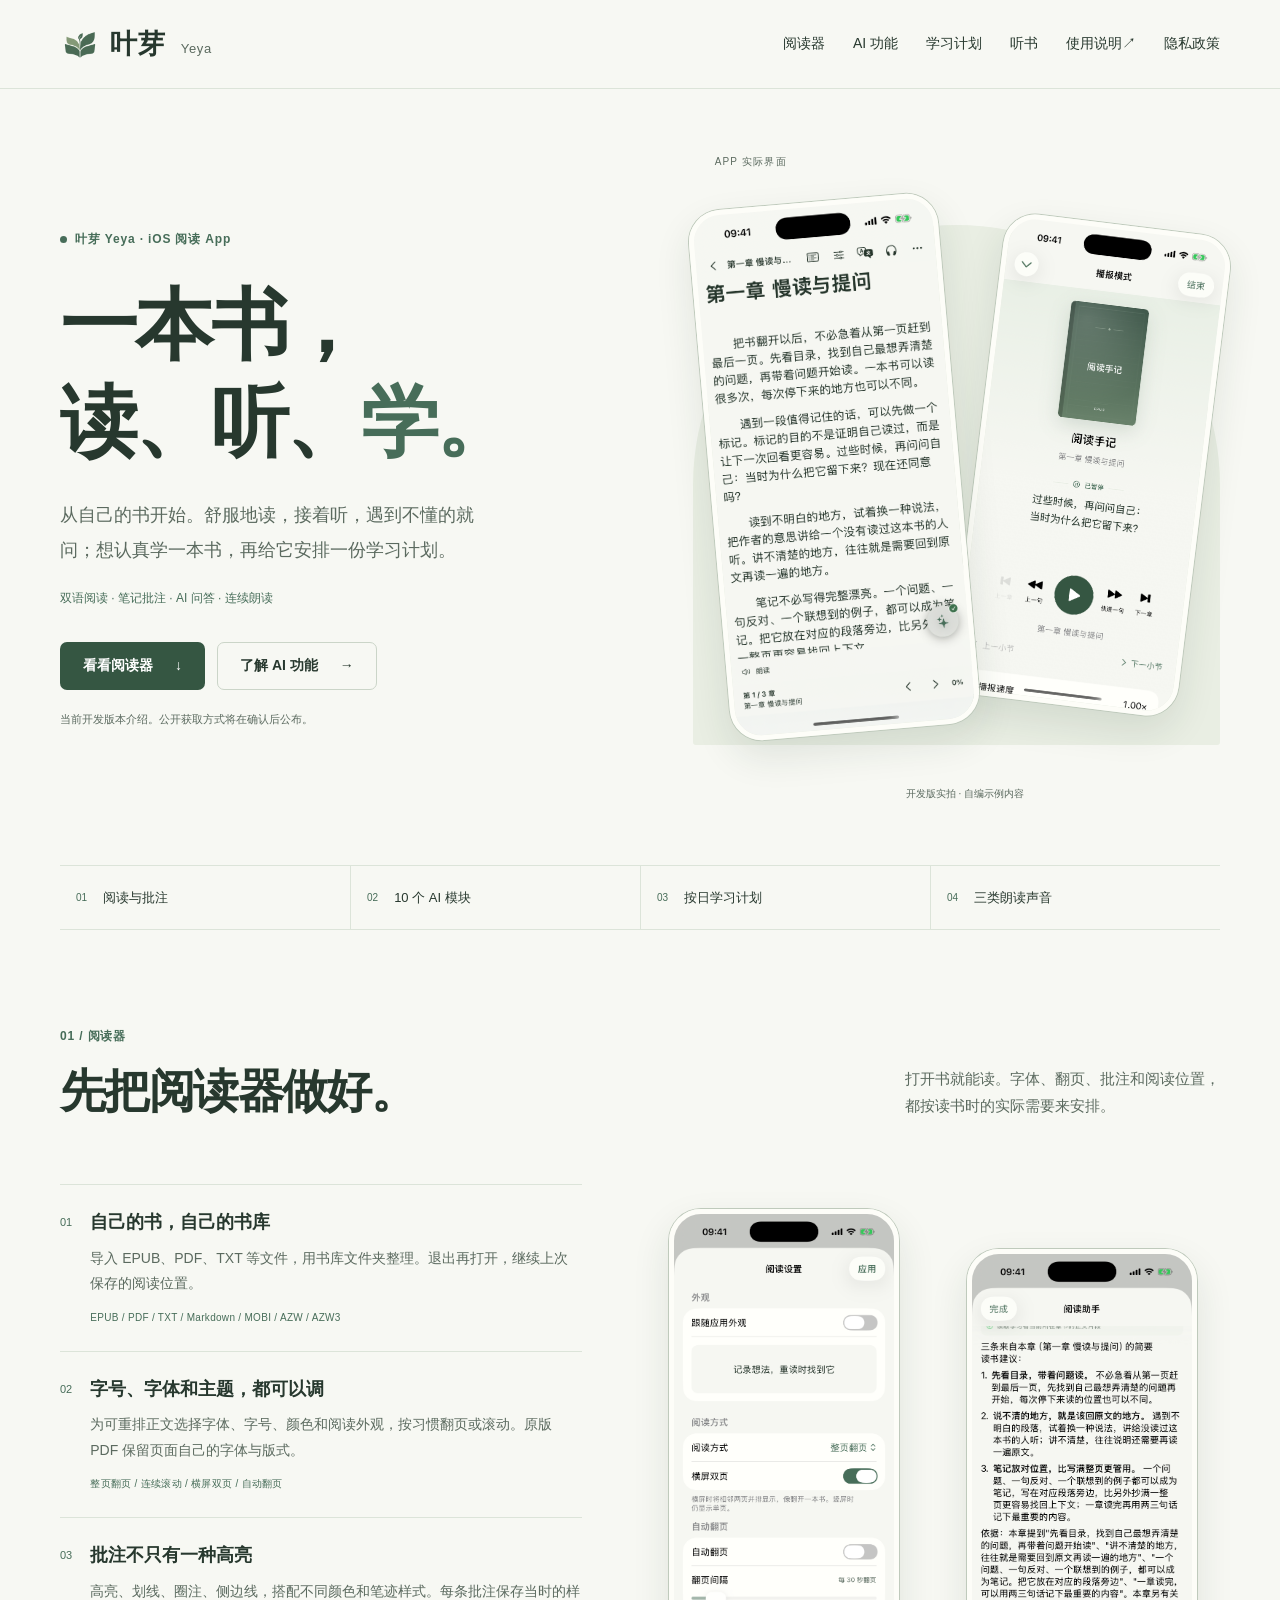
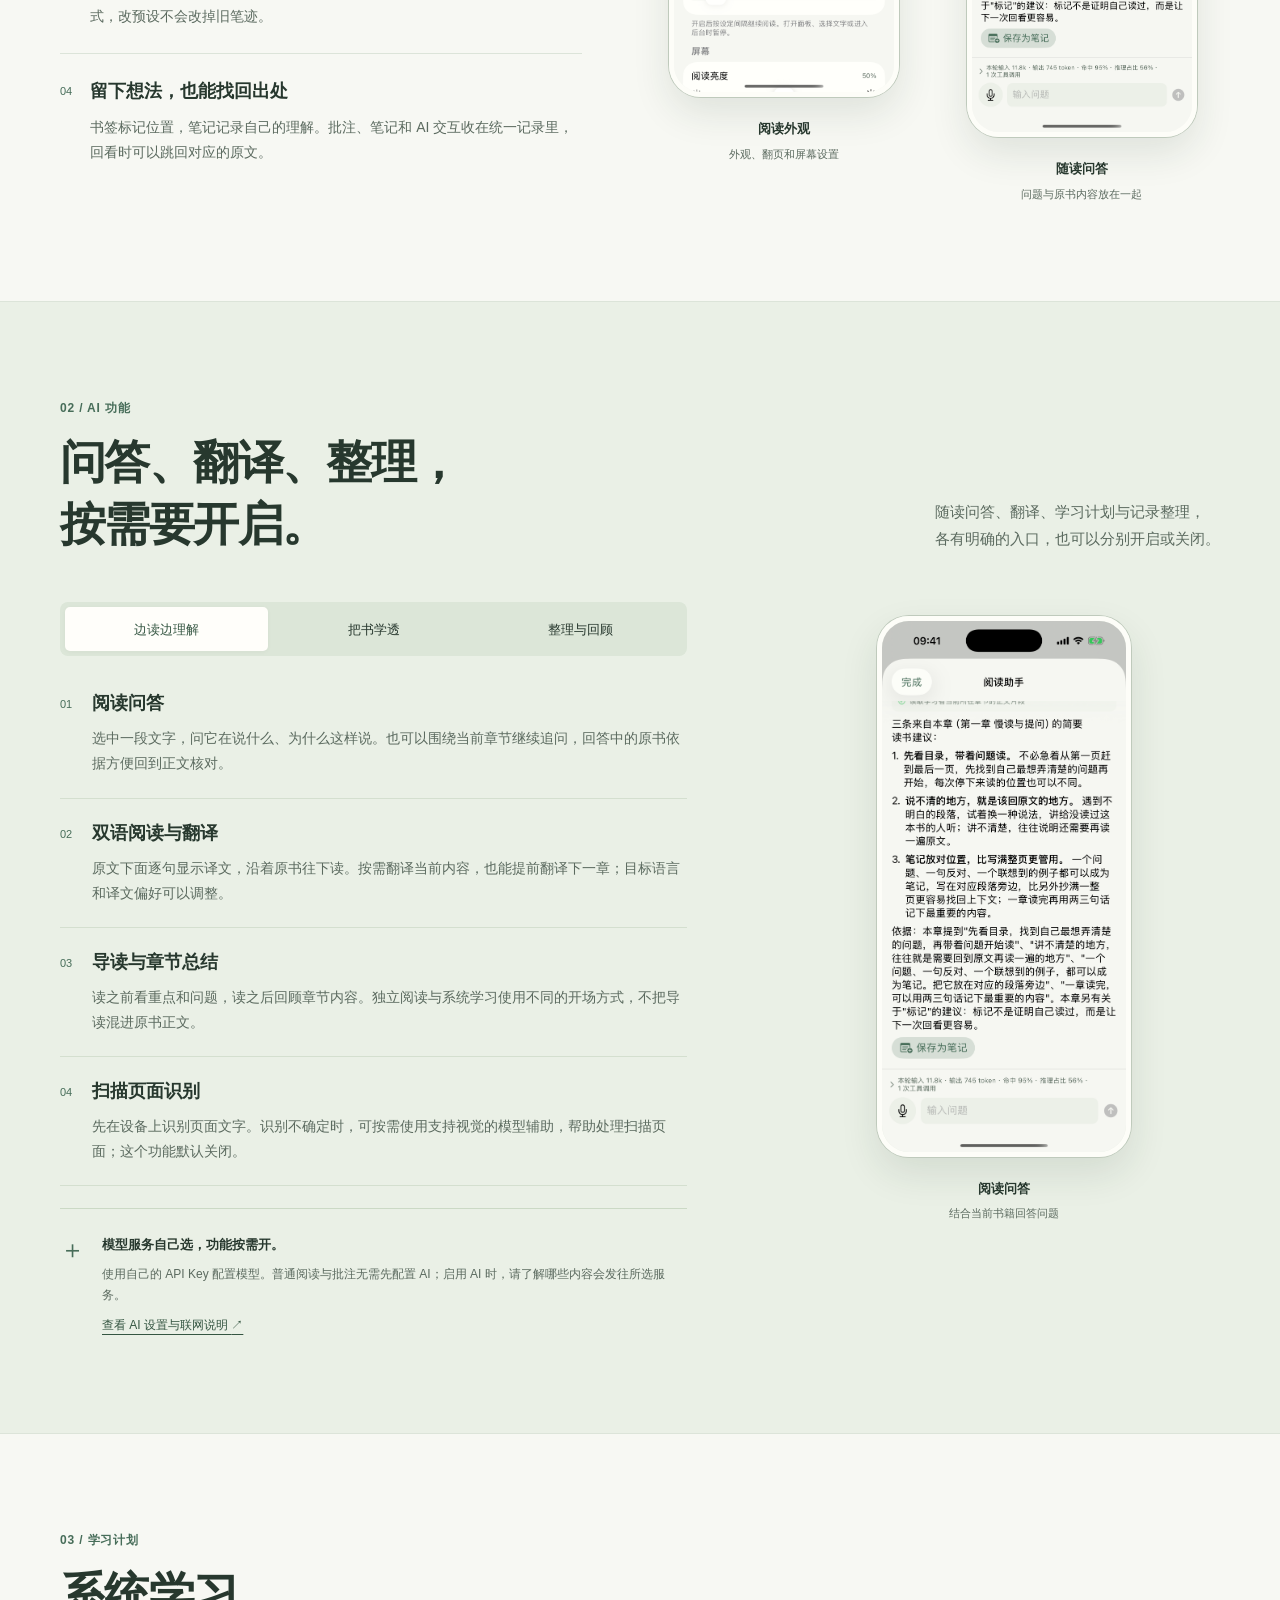
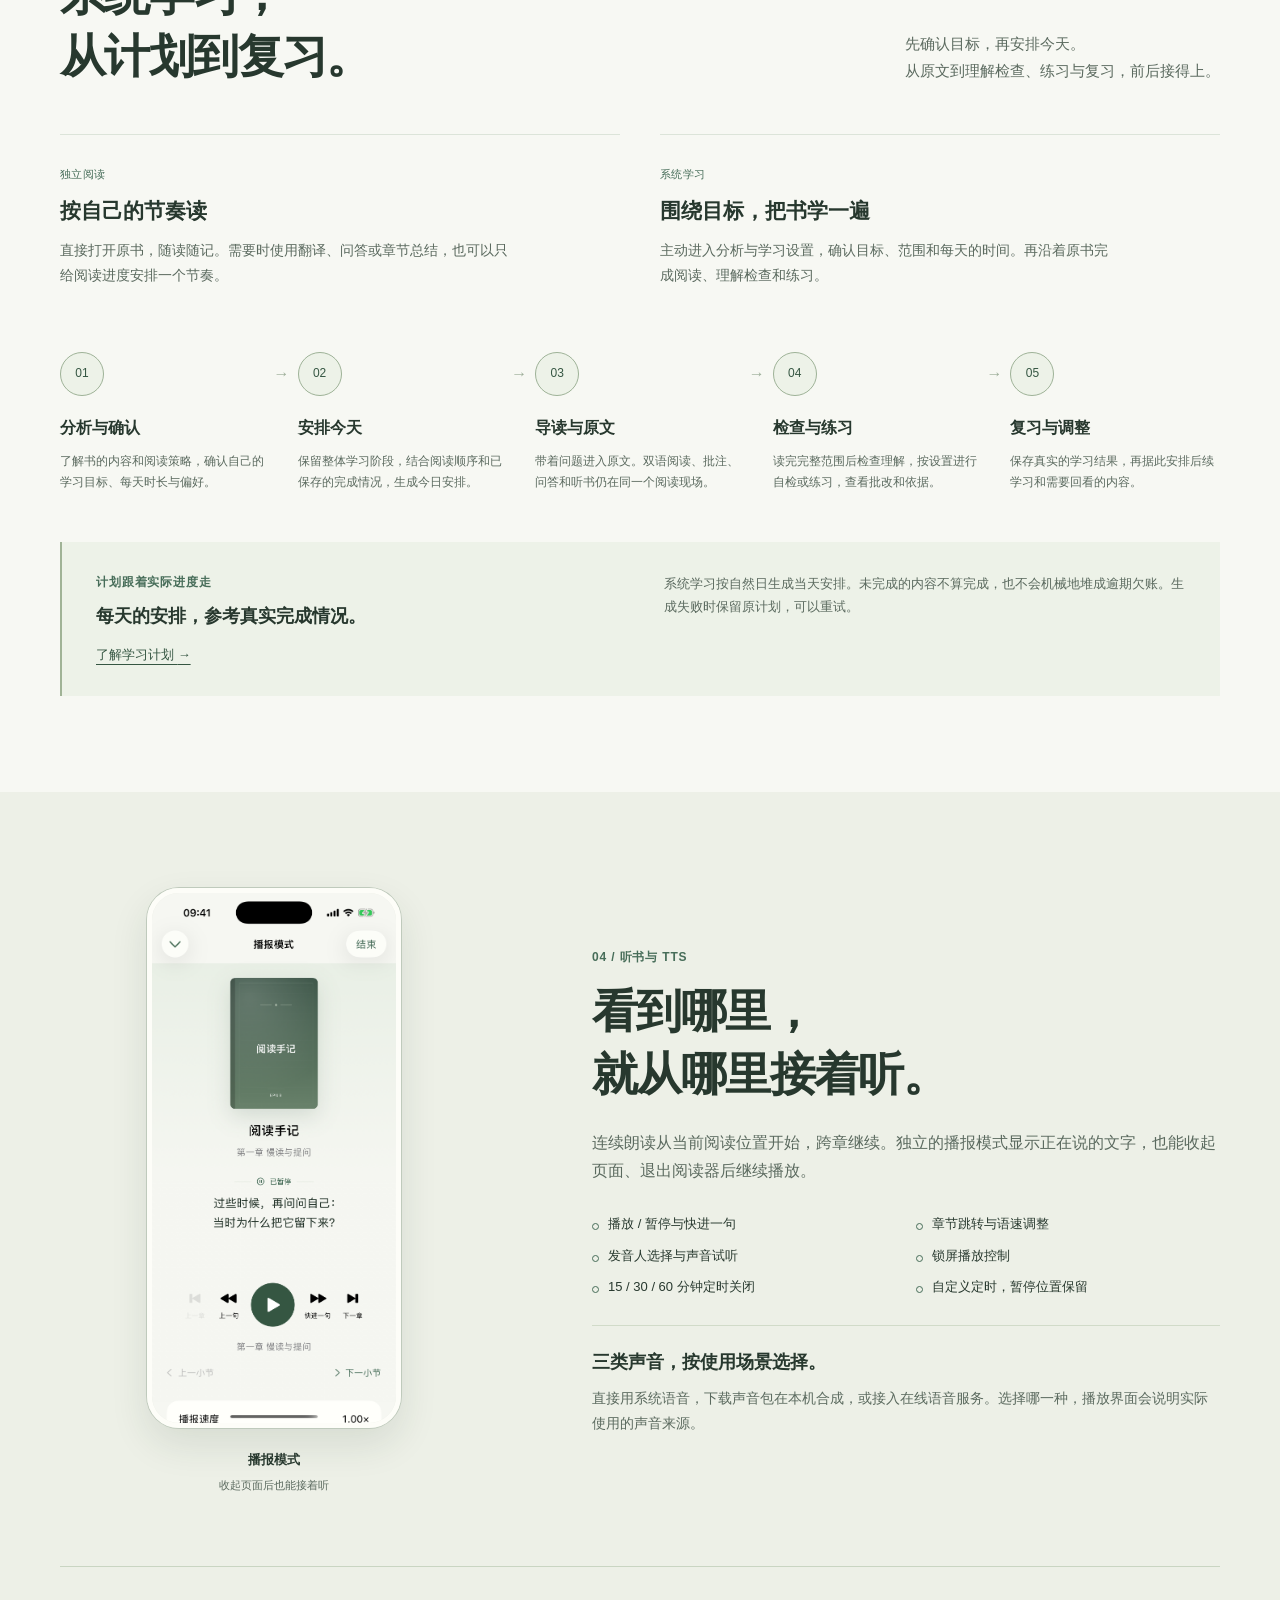
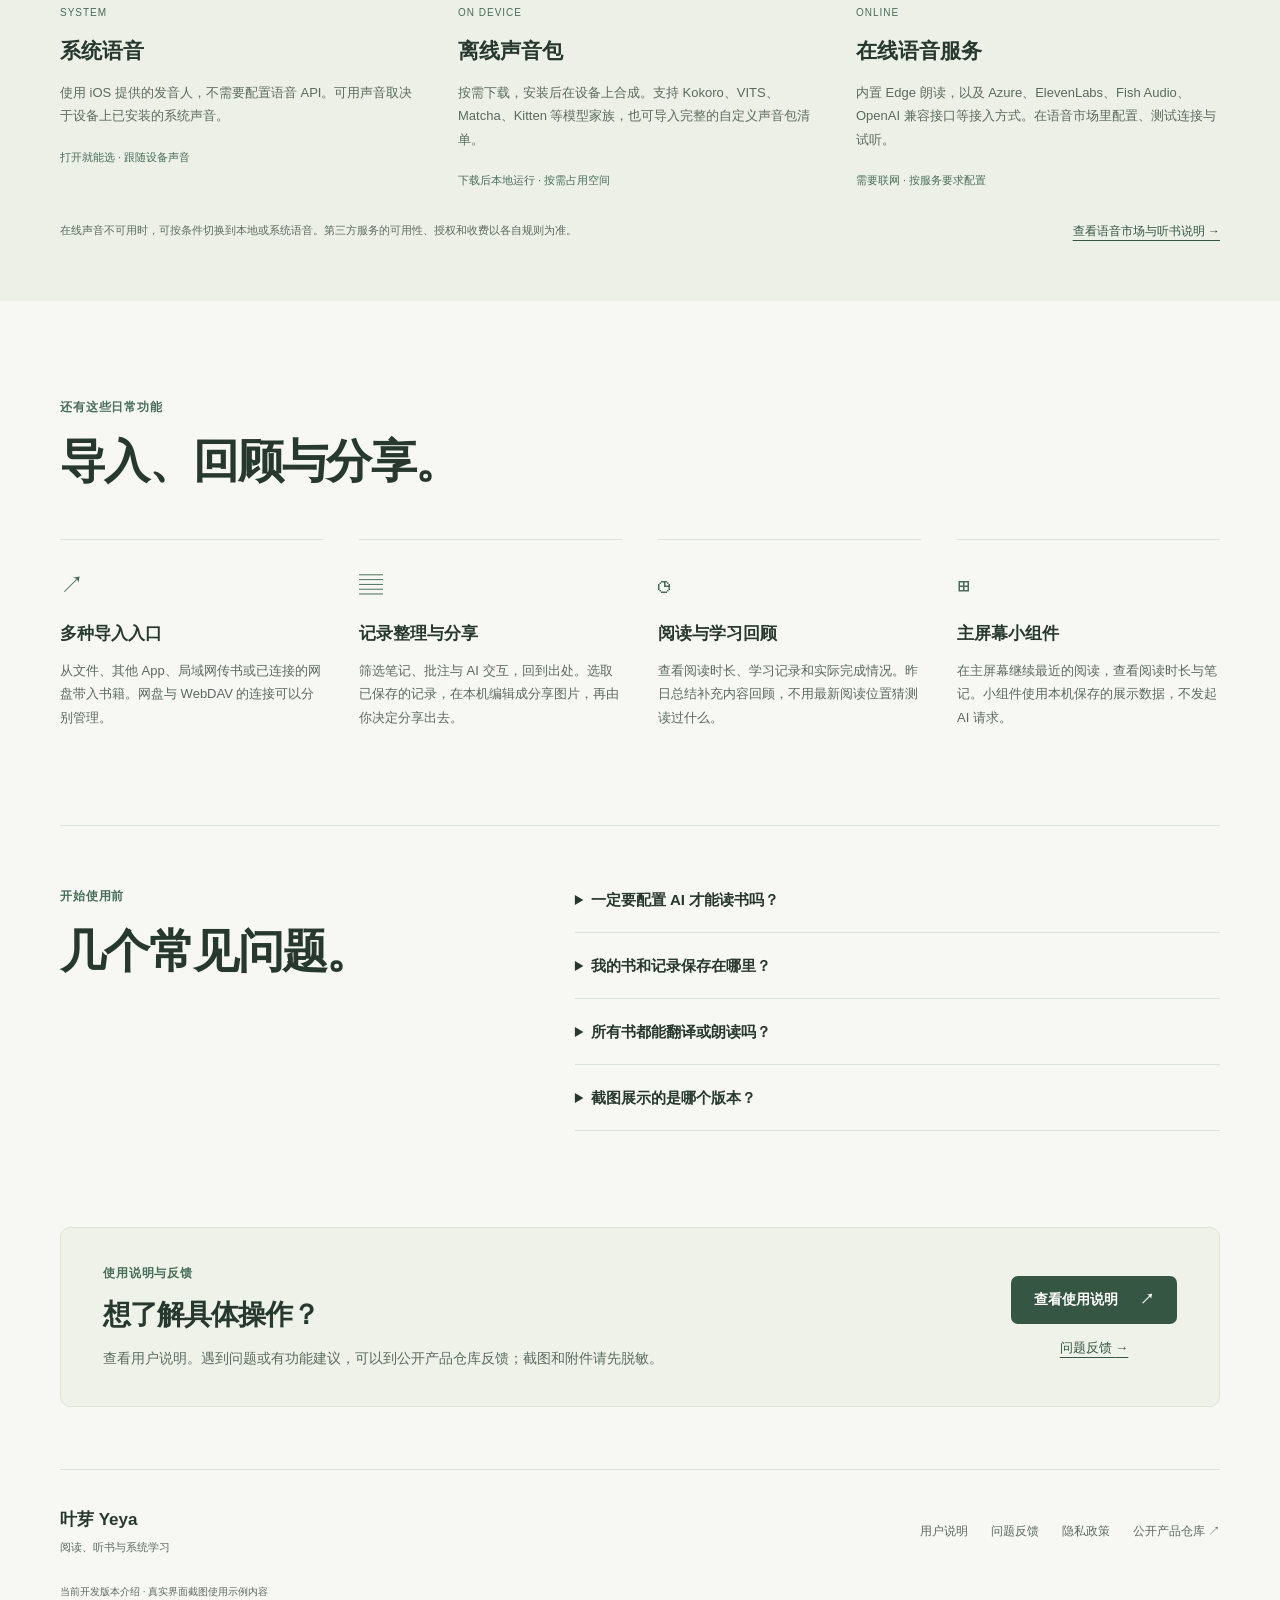
==== docs/index.html @ 80858d56 "docs: 将中文品牌统一为叶芽" ====
<!doctype html>
<html lang="zh-CN">
<head>
  <meta charset="utf-8">
  <meta name="viewport" content="width=device-width, initial-scale=1">
  <meta name="description" content="叶芽 Yeya：支持双语阅读、笔记批注、AI 阅读问答、学习计划与多种朗读声音的 iOS 阅读 App。查看功能介绍和开发版真实界面。">
  <meta name="theme-color" content="#476d59">
  <title>叶芽 Yeya · 阅读、听书与系统学习</title>
  <link rel="icon" href="assets/yeya-icon.png" type="image/png">
  <link rel="stylesheet" href="assets/site.css?v=20261012-2">
  <script src="assets/site.js?v=20261012-2" defer></script>
</head>
<body>
  <a class="skip-link" href="#main">跳到主要内容</a>
  <header class="site-header">
    <div class="header-inner wrap">
      <a class="brand" href="index.html" aria-label="叶芽 Yeya 首页"><img src="assets/yeya-logo.png" width="40" height="40" alt=""><span>叶芽 <small>Yeya</small></span></a>
      <button class="menu-toggle" type="button" aria-expanded="false" aria-controls="main-nav"><span>菜单</span><span class="menu-lines" aria-hidden="true"></span></button>
      <nav id="main-nav" aria-label="主导航"><a href="#reader">阅读器</a><a href="#ai">AI 功能</a><a href="#study">学习计划</a><a href="#listening">听书</a><a href="guide.html">使用说明 <span aria-hidden="true">↗</span></a><a href="privacy.html">隐私政策</a></nav>
    </div>
  </header>
  <main id="main">
    <section class="hero wrap">
      <div class="hero-copy">
        <p class="eyebrow"><span class="seed-dot" aria-hidden="true"></span> 叶芽 Yeya · iOS 阅读 App</p>
        <h1>一本书，<br>读、听、<span class="green">学。</span></h1>
        <p class="hero-lede">从自己的书开始。舒服地读，接着听，遇到不懂的就问；想认真学一本书，再给它安排一份学习计划。</p>
        <p class="hero-details">双语阅读 · 笔记批注 · AI 问答 · 连续朗读</p>
        <div class="actions"><a class="button primary" href="#reader">看看阅读器 <span aria-hidden="true">↓</span></a><a class="button secondary" href="#ai">了解 AI 功能 <span aria-hidden="true">→</span></a></div>
        <p class="status-note">当前开发版本介绍。公开获取方式将在确认后公布。</p>
      </div>
      <div class="hero-showcase">
        <span class="showcase-label">APP 实际界面</span>
        <button class="screen-button hero-phone back-phone" type="button" data-screen="assets/screenshots/listening.png" data-caption="播报模式 · 从阅读位置接着听" aria-label="放大播报模式截图"><img src="assets/screenshots/listening.png" width="1206" height="2622" alt="叶芽播报模式，显示当前书籍、朗读文字与播放控制"></button>
        <button class="screen-button hero-phone front-phone" type="button" data-screen="assets/screenshots/reader.png" data-caption="阅读器 · 自编示例书《阅读手记》" aria-label="放大阅读器截图"><img src="assets/screenshots/reader.png" width="1206" height="2622" alt="叶芽阅读器中打开的《阅读手记》示例书"></button>
        <span class="showcase-footnote">开发版实拍 · 自编示例内容</span>
      </div>
    </section>
    <div class="feature-index wrap" aria-label="功能概览"><a href="#reader"><span>01</span> 阅读与批注</a><a href="#ai"><span>02</span> 10 个 AI 模块</a><a href="#study"><span>03</span> 按日学习计划</a><a href="#listening"><span>04</span> 三类朗读声音</a></div>

    <section id="reader" class="section wrap">
      <div class="section-heading split-heading"><div><p class="eyebrow">01 / 阅读器</p><h2>先把阅读器做好。</h2></div><p>打开书就能读。字体、翻页、批注和阅读位置，<br class="desktop-only">都按读书时的实际需要来安排。</p></div>
      <div class="reader-layout">
        <div class="reader-copy">
          <article class="feature-row"><span class="feature-number">01</span><div><h3>自己的书，自己的书库</h3><p>导入 EPUB、PDF、TXT 等文件，用书库文件夹整理。退出再打开，继续上次保存的阅读位置。</p><span class="format-list">EPUB / PDF / TXT / Markdown / MOBI / AZW / AZW3</span></div></article>
          <article class="feature-row"><span class="feature-number">02</span><div><h3>字号、字体和主题，都可以调</h3><p>为可重排正文选择字体、字号、颜色和阅读外观，按习惯翻页或滚动。原版 PDF 保留页面自己的字体与版式。</p><span class="format-list">整页翻页 / 连续滚动 / 横屏双页 / 自动翻页</span></div></article>
          <article class="feature-row"><span class="feature-number">03</span><div><h3>批注不只有一种高亮</h3><p>高亮、划线、圈注、侧边线，搭配不同颜色和笔迹样式。每条批注保存当时的样式，改预设不会改掉旧笔迹。</p></div></article>
          <article class="feature-row"><span class="feature-number">04</span><div><h3>留下想法，也能找回出处</h3><p>书签标记位置，笔记记录自己的理解。批注、笔记和 AI 交互收在统一记录里，回看时可以跳回对应的原文。</p></div></article>
        </div>
        <div class="reader-screens">
          <figure><button class="screen-button phone" type="button" data-screen="assets/screenshots/reader-settings.png" data-caption="阅读设置 · 外观、横屏双页与自动翻页" aria-label="放大阅读外观截图"><img src="assets/screenshots/reader-settings.png" width="1206" height="2622" loading="lazy" alt="叶芽阅读设置中的外观、横屏双页与自动翻页选项"></button><figcaption>阅读外观<span>外观、翻页和屏幕设置</span></figcaption></figure>
          <figure><button class="screen-button phone" type="button" data-screen="assets/screenshots/reading-ai.png" data-caption="随读问答 · 示例书中的真实回答" aria-label="放大随读问答截图"><img src="assets/screenshots/reading-ai.png" width="1206" height="2622" loading="lazy" alt="叶芽围绕示例书内容生成的真实 AI 回答"></button><figcaption>随读问答<span>问题与原书内容放在一起</span></figcaption></figure>
        </div>
      </div>
    </section>

    <section id="ai" class="ai-section"><div class="wrap section">
      <div class="section-heading split-heading"><div><p class="eyebrow">02 / AI 功能</p><h2>问答、翻译、整理，<br>按需要开启。</h2></div><p>随读问答、翻译、学习计划与记录整理，<br class="desktop-only">各有明确的入口，也可以分别开启或关闭。</p></div>
      <div class="ai-layout">
        <div class="ai-content">
          <div class="feature-tabs" aria-label="AI 功能分类"><button type="button" data-tab="ai-reading" data-ai-image="assets/screenshots/reading-ai.png" data-ai-title="阅读问答" data-ai-note="结合当前书籍回答问题">边读边理解</button><button type="button" data-tab="ai-study" data-ai-image="assets/screenshots/ai-modules.png" data-ai-title="AI 功能设置" data-ai-note="每个模块都有自己的开关">把书学透</button><button type="button" data-tab="ai-records" data-ai-image="assets/screenshots/reading-ai.png" data-ai-title="阅读问答" data-ai-note="回答保留原书依据，可保存为笔记">整理与回顾</button></div>
          <div class="ai-panel" id="ai-reading">
            <article class="ai-feature"><span class="module-no">01</span><div><h3>阅读问答</h3><p>选中一段文字，问它在说什么、为什么这样说。也可以围绕当前章节继续追问，回答中的原书依据方便回到正文核对。</p></div></article>
            <article class="ai-feature"><span class="module-no">02</span><div><h3>双语阅读与翻译</h3><p>原文下面逐句显示译文，沿着原书往下读。按需翻译当前内容，也能提前翻译下一章；目标语言和译文偏好可以调整。</p></div></article>
            <article class="ai-feature"><span class="module-no">03</span><div><h3>导读与章节总结</h3><p>读之前看重点和问题，读之后回顾章节内容。独立阅读与系统学习使用不同的开场方式，不把导读混进原书正文。</p></div></article>
            <article class="ai-feature"><span class="module-no">04</span><div><h3>扫描页面识别</h3><p>先在设备上识别页面文字。识别不确定时，可按需使用支持视觉的模型辅助，帮助处理扫描页面；这个功能默认关闭。</p></div></article>
          </div>
          <div class="ai-panel" id="ai-study">
            <article class="ai-feature"><span class="module-no">05</span><div><h3>书籍分析与学习计划</h3><p>分析书的内容，提出阅读策略。确认学习目标和每天的时间后，建立学习阶段，并根据真实完成情况安排今天的学习。</p></div></article>
            <article class="ai-feature"><span class="module-no">06</span><div><h3>理解自检与练习</h3><p>用自己的话解释，再做针对内容的练习。AI 提供问题、批改与反馈，帮助分辨“看过了”和“理解了”；相关步骤由每本书的设置控制。</p></div></article>
            <a class="text-link" href="#study">查看完整学习流程 <span aria-hidden="true">→</span></a>
          </div>
          <div class="ai-panel" id="ai-records">
            <article class="ai-feature"><span class="module-no">07</span><div><h3>书库助手</h3><p>按描述查找自己的书，提出文件夹整理方案。先看建议，再决定是否应用，不替你悄悄移动书籍。</p></div></article>
            <article class="ai-feature"><span class="module-no">08</span><div><h3>统一记录整理</h3><p>检索已经保存的笔记和批注，把跨书的相关记录归纳起来，整理成新的笔记，并保留来源。</p></div></article>
            <article class="ai-feature"><span class="module-no">09</span><div><h3>昨日总结</h3><p>根据昨天实际显示过的原文，以及保存的笔记、批注和 AI 交互，做一份阅读回顾。没有读过的内容不会算进去。</p></div></article>
            <article class="ai-feature"><span class="module-no">10</span><div><h3>今日发现</h3><p>从真实搜索结果里选一篇与阅读有关的外部文章。注明外部来源，便于继续了解书外的背景；可以关闭，也可以换一篇。</p></div></article>
          </div>
          <div class="ai-control-note"><span class="control-symbol" aria-hidden="true">＋</span><div><strong>模型服务自己选，功能按需开。</strong><p>使用自己的 API Key 配置模型。普通阅读与批注无需先配置 AI；启用 AI 时，请了解哪些内容会发往所选服务。</p><a href="guide.html#ai">查看 AI 设置与联网说明 <span aria-hidden="true">↗</span></a></div></div>
        </div>
        <figure class="ai-screen"><button class="screen-button phone" type="button" data-screen="assets/screenshots/reading-ai.png" data-caption="阅读问答 · 结合当前书籍回答问题" aria-label="放大阅读问答截图"><img src="assets/screenshots/reading-ai.png" width="1206" height="2622" loading="lazy" alt="叶芽围绕当前章节生成的真实回答"></button><figcaption><strong data-ai-title>阅读问答</strong><span data-ai-note>结合当前书籍回答问题</span></figcaption></figure>
      </div>
    </div></section>

    <section id="study" class="section wrap study-section">
      <div class="section-heading split-heading"><div><p class="eyebrow">03 / 学习计划</p><h2>系统学习，<br>从计划到复习。</h2></div><p>先确认目标，再安排今天。<br class="desktop-only">从原文到理解检查、练习与复习，前后接得上。</p></div>
      <div class="reading-modes"><article><span class="mode-label">独立阅读</span><h3>按自己的节奏读</h3><p>直接打开原书，随读随记。需要时使用翻译、问答或章节总结，也可以只给阅读进度安排一个节奏。</p></article><article><span class="mode-label">系统学习</span><h3>围绕目标，把书学一遍</h3><p>主动进入分析与学习设置，确认目标、范围和每天的时间。再沿着原书完成阅读、理解检查和练习。</p></article></div>
      <ol class="study-flow">
        <li><span class="flow-step">01</span><h3>分析与确认</h3><p>了解书的内容和阅读策略，确认自己的学习目标、每天时长与偏好。</p></li>
        <li><span class="flow-step">02</span><h3>安排今天</h3><p>保留整体学习阶段，结合阅读顺序和已保存的完成情况，生成今日安排。</p></li>
        <li><span class="flow-step">03</span><h3>导读与原文</h3><p>带着问题进入原文。双语阅读、批注、问答和听书仍在同一个阅读现场。</p></li>
        <li><span class="flow-step">04</span><h3>检查与练习</h3><p>读完完整范围后检查理解，按设置进行自检或练习，查看批改和依据。</p></li>
        <li><span class="flow-step">05</span><h3>复习与调整</h3><p>保存真实的学习结果，再据此安排后续学习和需要回看的内容。</p></li>
      </ol>
      <div class="daily-plan-note"><div><span class="eyebrow">计划跟着实际进度走</span><h3>每天的安排，参考真实完成情况。</h3></div><p>系统学习按自然日生成当天安排。未完成的内容不算完成，也不会机械地堆成逾期欠账。生成失败时保留原计划，可以重试。</p><a class="text-link" href="guide.html#study">了解学习计划 <span aria-hidden="true">→</span></a></div>
    </section>

    <section id="listening" class="listening-section">
      <div class="wrap section listening-layout">
        <figure class="listening-screen"><button class="screen-button phone" type="button" data-screen="assets/screenshots/listening.png" data-caption="播报模式 · 播放、语速、章节与定时关闭" aria-label="放大听书播放界面"><img src="assets/screenshots/listening.png" width="1206" height="2622" loading="lazy" alt="叶芽播报模式的播放、章节、语速和定时控制"></button><figcaption>播报模式<span>收起页面后也能接着听</span></figcaption></figure>
        <div class="listening-copy"><p class="eyebrow">04 / 听书与 TTS</p><h2>看到哪里，<br>就从哪里接着听。</h2><p class="section-lede">连续朗读从当前阅读位置开始，跨章继续。独立的播报模式显示正在说的文字，也能收起页面、退出阅读器后继续播放。</p><ul class="listening-controls"><li>播放 / 暂停与快进一句</li><li>章节跳转与语速调整</li><li>发音人选择与声音试听</li><li>锁屏播放控制</li><li>15 / 30 / 60 分钟定时关闭</li><li>自定义定时，暂停位置保留</li></ul><div class="sound-intro"><h3>三类声音，按使用场景选择。</h3><p>直接用系统语音，下载声音包在本机合成，或接入在线语音服务。选择哪一种，播放界面会说明实际使用的声音来源。</p></div></div>
      </div>
      <div class="wrap sound-options"><article><span class="sound-kind">SYSTEM</span><h3>系统语音</h3><p>使用 iOS 提供的发音人，不需要配置语音 API。可用声音取决于设备上已安装的系统声音。</p><span class="sound-detail">打开就能选 · 跟随设备声音</span></article><article><span class="sound-kind">ON DEVICE</span><h3>离线声音包</h3><p>按需下载，安装后在设备上合成。支持 Kokoro、VITS、Matcha、Kitten 等模型家族，也可导入完整的自定义声音包清单。</p><span class="sound-detail">下载后本地运行 · 按需占用空间</span></article><article><span class="sound-kind">ONLINE</span><h3>在线语音服务</h3><p>内置 Edge 朗读，以及 Azure、ElevenLabs、Fish Audio、OpenAI 兼容接口等接入方式。在语音市场里配置、测试连接与试听。</p><span class="sound-detail">需要联网 · 按服务要求配置</span></article></div>
      <div class="wrap sound-footnote"><p>在线声音不可用时，可按条件切换到本地或系统语音。第三方服务的可用性、授权和收费以各自规则为准。</p><a class="text-link" href="guide.html#listening">查看语音市场与听书说明 <span aria-hidden="true">→</span></a></div>
    </section>

    <section class="section wrap extras-section">
      <div class="section-heading"><p class="eyebrow">还有这些日常功能</p><h2>导入、回顾与分享。</h2></div>
      <div class="extras-grid"><article><span class="extra-mark" aria-hidden="true">↗</span><h3>多种导入入口</h3><p>从文件、其他 App、局域网传书或已连接的网盘带入书籍。网盘与 WebDAV 的连接可以分别管理。</p></article><article><span class="extra-mark" aria-hidden="true">▤</span><h3>记录整理与分享</h3><p>筛选笔记、批注与 AI 交互，回到出处。选取已保存的记录，在本机编辑成分享图片，再由你决定分享出去。</p></article><article><span class="extra-mark" aria-hidden="true">◷</span><h3>阅读与学习回顾</h3><p>查看阅读时长、学习记录和实际完成情况。昨日总结补充内容回顾，不用最新阅读位置猜测读过什么。</p></article><article><span class="extra-mark" aria-hidden="true">⊞</span><h3>主屏幕小组件</h3><p>在主屏幕继续最近的阅读，查看阅读时长与笔记。小组件使用本机保存的展示数据，不发起 AI 请求。</p></article></div>
    </section>

    <section id="questions" class="section wrap faq-section"><div class="section-heading"><p class="eyebrow">开始使用前</p><h2>几个常见问题。</h2></div><div class="faq-list">
      <details><summary>一定要配置 AI 才能读书吗？</summary><p>不用。普通阅读、字体和主题设置、书签与批注都可以直接使用。AI 问答、翻译、分析和练习等功能需要配置自己选择的模型服务，并可以分别关闭。</p></details>
      <details><summary>我的书和记录保存在哪里？</summary><p>导入后的书与阅读记录保存在本机。启用 AI 时，完成请求所需的内容会发送给所选模型服务；在线朗读也需要把相关文字发往语音服务。同步是另行选择的功能，使用前应核对连接、内容权限和服务规则。</p></details>
      <details><summary>所有书都能翻译或朗读吗？</summary><p>翻译与朗读需要可用的正文。EPUB、文本书和能够提取文字的 PDF 可以使用相应功能；扫描页面的识别质量、文件结构以及所选服务会影响实际效果。</p></details>
      <details><summary>截图展示的是哪个版本？</summary><p>本页使用当前开发版本的真实界面，书中内容是为展示编写的示例。功能介绍不代表已上架版本承诺。目前没有经核验的公开下载地址，确认后会在官方产品仓库公布。</p></details>
    </div></section>
    <section class="feedback-banner wrap"><div><p class="eyebrow">使用说明与反馈</p><h2>想了解具体操作？</h2><p>查看用户说明。遇到问题或有功能建议，可以到公开产品仓库反馈；截图和附件请先脱敏。</p></div><div class="banner-actions"><a class="button primary" href="guide.html">查看使用说明 <span aria-hidden="true">↗</span></a><a class="text-link" href="feedback.html">问题反馈 <span aria-hidden="true">→</span></a></div></section>
  </main>
  <footer class="site-footer wrap"><div class="footer-brand"><strong>叶芽 Yeya</strong><span>阅读、听书与系统学习</span></div><div><a href="guide.html">用户说明</a><a href="feedback.html">问题反馈</a><a href="privacy.html">隐私政策</a><a href="https://github.com/Yeya-dev/yeya">公开产品仓库 <span aria-hidden="true">↗</span></a></div><p class="footer-note">当前开发版本介绍 · 真实界面截图使用示例内容</p></footer>
  <dialog class="screenshot-dialog" aria-labelledby="screenshot-caption"><button class="dialog-close" type="button" aria-label="关闭截图">关闭 <span aria-hidden="true">×</span></button><img src="assets/screenshots/reader.png" alt="" id="screenshot-image"><p id="screenshot-caption"></p></dialog>
</body>
</html>
---- docs/assets/site.css ----
:root { color-scheme: light; --paper:#f7f8f3; --surface:#fffefa; --ink:#27382e; --muted:#5b6a5f; --green:#476d59; --strong:#355642; --soft:#e7eee4; --line:#dce4d9; }
* { box-sizing:border-box; }
html { scroll-behavior:smooth; scroll-padding-top:100px; }
body { margin:0; background:var(--paper); color:var(--ink); font-family:-apple-system,BlinkMacSystemFont,"Segoe UI","PingFang SC","Microsoft YaHei",sans-serif; font-size:16px; line-height:1.8; -webkit-font-smoothing:antialiased; }
a { color:inherit; text-underline-offset:5px; }
a:hover { color:var(--strong); }
a:focus-visible,button:focus-visible,summary:focus-visible,[tabindex]:focus-visible { outline:3px solid var(--green); outline-offset:5px; }
button { font:inherit; color:inherit; }
img { display:block; max-width:100%; height:auto; }
h1,h2,h3,p,figure { margin:0; }
h1,h2 { font-family:"Songti SC","STSong",Georgia,serif; font-weight:600; letter-spacing:-.035em; line-height:1.35; }
h3 { font-size:18px; font-weight:650; line-height:1.55; }
[hidden] { display:none !important; }
.wrap { width:min(1160px,calc(100% - 80px)); margin-inline:auto; }
.skip-link { position:fixed; left:16px; top:-80px; z-index:20; background:var(--surface); padding:10px 18px; }
.skip-link:focus { top:8px; }
.site-header { position:sticky; top:0; z-index:10; background:#f7f8f3f5; border-bottom:1px solid var(--line); }
.header-inner { display:flex; justify-content:space-between; align-items:center; gap:30px; min-height:88px; }
.brand { display:flex; align-items:center; gap:10px; text-decoration:none; flex-shrink:0; }
.brand img { object-fit:contain; }
.brand span { font-family:"Songti SC","STSong",Georgia,serif; font-size:27px; font-weight:600; letter-spacing:.025em; }
.brand small { font-family:-apple-system,BlinkMacSystemFont,sans-serif; font-size:13px; font-weight:500; margin-left:8px; color:var(--muted); }
nav { display:flex; align-items:center; flex-wrap:wrap; gap:28px; font-size:14px; }
nav a { display:inline-flex; align-items:center; min-height:44px; text-decoration:none; padding-block:10px; }
nav a[aria-current] { color:var(--green); font-weight:650; border-bottom:1px solid var(--green); }
.menu-toggle { display:none; }
.hero { padding-block:64px 60px; display:grid; grid-template-columns:1.05fr 1fr; align-items:center; gap:42px; }
.eyebrow { display:flex; align-items:center; gap:8px; font-size:12px; font-weight:650; letter-spacing:.07em; color:var(--green); }
.seed-dot { width:7px; height:7px; border-radius:50%; background:var(--green); }
.hero h1 { font-size:clamp(52px,6.1vw,78px); line-height:1.24; margin-top:28px; }
.green { color:var(--green); }
.hero-lede { max-width:440px; font-size:18px; line-height:1.95; color:var(--muted); margin-top:26px; }
.hero-details { font-size:12px; color:var(--green); margin-top:20px; }
.actions { display:flex; flex-wrap:wrap; gap:12px; margin-top:32px; }
.button { min-height:48px; display:inline-flex; align-items:center; justify-content:center; gap:22px; padding:12px 22px; border:1px solid transparent; border-radius:7px; font-size:14px; font-weight:600; text-decoration:none; line-height:1.5; transition:background .15s; }
.primary { background:var(--strong); color:#fff; }
.primary:hover { background:var(--green); color:#fff; }
.secondary { border-color:#cbd5c8; background:transparent; }
.secondary:hover { background:var(--soft); }
.status-note { color:var(--muted); font-size:11px; margin-top:20px; }
.hero-showcase { position:relative; min-width:0; height:652px; }
.hero-showcase::before { content:""; position:absolute; top:72px; left:18px; right:0; bottom:60px; background:#e9eee3; border-radius:50% 50% 3px 3px; }
.showcase-label { position:absolute; left:40px; top:0; font-size:10px; letter-spacing:.12em; color:var(--muted); }
.screen-button { display:block; border:0; padding:0; cursor:zoom-in; background:transparent; max-width:100%; }
.phone,.hero-phone { overflow:hidden; border:5px solid #fdfdf8; border-radius:32px; box-shadow:0 0 0 1px #bfcabc,0 16px 38px #1f38221c; }
.hero-phone { position:absolute; width:250px; }
.front-phone { left:34px; top:48px; transform:rotate(-5deg); z-index:2; }
.back-phone { width:228px; right:15px; top:70px; transform:rotate(7deg); }
.showcase-footnote { position:absolute; bottom:2px; left:35px; right:0; text-align:center; color:var(--muted); font-size:10px; }
.feature-index { display:grid; grid-template-columns:repeat(4,1fr); border-top:1px solid var(--line); border-bottom:1px solid var(--line); }
.feature-index a { display:flex; gap:16px; align-items:center; padding:20px 16px; font-size:13px; text-decoration:none; }
.feature-index a + a { border-left:1px solid var(--line); }
.feature-index span { font-size:10px; color:var(--green); font-variant-numeric:tabular-nums; }
.section { padding-block:96px; }
.section-heading { margin-bottom:46px; }
.section-heading h2,.listening-copy h2 { font-size:clamp(32px,3.6vw,46px); margin-top:13px; }
.split-heading { display:flex; justify-content:space-between; align-items:flex-end; gap:40px; }
.split-heading > p { color:var(--muted); font-size:15px; max-width:470px; margin-bottom:4px; }
.reader-layout { display:grid; grid-template-columns:minmax(0,1fr) minmax(0,1.1fr); gap:64px; align-items:center; }
.reader-copy,.reader-screens,.ai-content,.listening-copy { min-width:0; }
.feature-row { display:flex; gap:18px; padding-block:24px; border-top:1px solid var(--line); }
.feature-number { flex-shrink:0; padding-top:4px; font-size:11px; color:var(--green); }
.feature-row h3 { margin-bottom:9px; }
.feature-row p { color:var(--muted); font-size:14px; }
.format-list { display:block; margin-top:12px; font-size:10px; color:var(--green); letter-spacing:.03em; overflow-wrap:anywhere; }
.reader-screens { display:flex; width:100%; gap:22px; align-items:center; }
.reader-screens figure { flex:1; min-width:0; }
.reader-screens figure:nth-child(2) { margin-top:80px; }
.phone { width:230px; margin-inline:auto; }
figcaption { margin-top:20px; text-align:center; font-size:13px; font-weight:600; }
figcaption span { display:block; margin-top:4px; color:var(--muted); font-size:11px; font-weight:400; }
.ai-section { background:#eaf0e6; border-block:1px solid var(--line); }
.ai-layout { display:grid; grid-template-columns:1.45fr 1fr; gap:100px; align-items:start; }
.feature-tabs { display:flex; gap:4px; padding:5px; border-radius:8px; background:#dce6d8; margin-bottom:26px; }
.feature-tabs button { flex:1; min-height:44px; background:transparent; border:0; border-radius:5px; padding:10px 8px; font-size:13px; cursor:pointer; }
.feature-tabs button[aria-selected="true"] { background:var(--surface); color:var(--strong); box-shadow:0 1px 4px #27382e0a; }
.ai-panel { min-height:422px; }
.ai-feature { display:flex; gap:20px; border-bottom:1px solid #d4dfcf; padding-block:21px; }
.ai-feature:first-child { padding-top:8px; }
.module-no { font-size:11px; color:var(--green); padding-top:5px; flex-shrink:0; }
.ai-feature h3 { font-size:18px; margin-bottom:8px; }
.ai-feature p { font-size:14px; color:var(--muted); }
.ai-screen { padding-top:14px; }
.ai-screen .phone { width:254px; }
.ai-control-note { display:flex; gap:17px; padding-top:24px; margin-top:22px; border-top:1px solid #cbd9c5; font-size:13px; }
.control-symbol { color:var(--green); font-size:25px; line-height:1.3; }
.ai-control-note p { font-size:12px; color:var(--muted); margin-top:7px; }
.ai-control-note a { display:inline-block; color:var(--strong); margin-top:8px; font-size:12px; }
.text-link { display:inline-block; color:var(--strong); font-size:13px; margin-top:20px; }
.reading-modes { display:grid; grid-template-columns:1fr 1fr; gap:40px; margin-bottom:64px; }
.reading-modes article { border-top:1px solid var(--line); padding-top:24px; }
.mode-label { display:inline-block; font-size:11px; letter-spacing:.04em; color:var(--green); margin-bottom:10px; }
.reading-modes h3 { font-size:21px; margin-bottom:10px; }
.reading-modes p { font-size:14px; color:var(--muted); max-width:450px; }
.study-flow { list-style:none; padding:0; margin:0; display:grid; grid-template-columns:repeat(5,1fr); gap:28px; }
.study-flow li { position:relative; min-width:0; }
.study-flow li:not(:last-child)::after { content:"→"; position:absolute; top:8px; right:-20px; color:#9eaf9a; }
.flow-step { display:flex; align-items:center; justify-content:center; width:44px; height:44px; border:1px solid #9eb297; border-radius:50%; background:#edf2e8; color:var(--strong); font-size:12px; margin-bottom:20px; }
.study-flow h3 { font-size:16px; margin-bottom:10px; }
.study-flow p { font-size:12px; color:var(--muted); }
.daily-plan-note { background:#edf2e8; padding:30px 34px; margin-top:48px; display:grid; grid-template-columns:1fr 1fr; gap:12px 45px; border-left:2px solid #a0b396; }
.daily-plan-note h3 { margin-top:9px; font-size:18px; }
.daily-plan-note > p { font-size:13px; color:var(--muted); }
.daily-plan-note .text-link { margin-top:0; }
.listening-section { background:#edf0e7; padding-bottom:58px; }
.listening-layout { display:grid; grid-template-columns:.85fr 1.25fr; gap:105px; align-items:center; padding-bottom:70px; }
.listening-screen .phone { width:254px; }
.section-lede { font-size:16px; color:var(--muted); margin-top:23px; }
.listening-controls { display:grid; grid-template-columns:1fr 1fr; gap:8px 20px; list-style:none; margin:26px 0 0; padding:0; font-size:13px; }
.listening-controls li { padding-left:16px; position:relative; }
.listening-controls li::before { content:""; position:absolute; left:0; top:11px; width:5px; height:5px; border:1px solid var(--green); border-radius:50%; }
.sound-intro { border-top:1px solid #d1dbc9; padding-top:23px; margin-top:27px; }
.sound-intro p { font-size:14px; color:var(--muted); margin-top:9px; }
.sound-options { display:grid; grid-template-columns:repeat(3,1fr); gap:34px; border-top:1px solid #c9d5c2; padding-top:30px; }
.sound-kind { font-size:10px; letter-spacing:.1em; color:var(--green); }
.sound-options h3 { font-size:21px; margin-top:10px; margin-bottom:13px; }
.sound-options p { font-size:13px; color:var(--muted); }
.sound-detail { display:block; font-size:11px; color:var(--green); margin-top:20px; }
.sound-footnote { display:flex; justify-content:space-between; align-items:flex-start; gap:30px; padding-top:30px; }
.sound-footnote p { max-width:820px; font-size:11px; color:var(--muted); }
.sound-footnote .text-link { margin-top:0; white-space:nowrap; font-size:12px; }
.extras-grid { display:grid; grid-template-columns:repeat(4,1fr); gap:36px; }
.extras-grid article { border-top:1px solid var(--line); padding-top:23px; }
.extra-mark { color:var(--green); font-size:24px; display:block; margin-bottom:15px; }
.extras-grid h3 { font-size:17px; margin-bottom:11px; }
.extras-grid p { font-size:13px; color:var(--muted); }
.faq-section { border-top:1px solid var(--line); padding-top:60px; display:grid; grid-template-columns:1fr 1.45fr; gap:70px; }
.faq-list details { border-bottom:1px solid var(--line); padding-block:19px; }
.faq-list details:first-child { padding-top:0; }
.faq-list summary { cursor:pointer; font-size:15px; font-weight:600; }
.faq-list details p { margin-top:14px; color:var(--muted); font-size:13px; }
.feedback-banner { display:flex; justify-content:space-between; align-items:center; gap:45px; border:1px solid var(--line); background:#eef2e9; padding:35px 42px; border-radius:10px; }
.feedback-banner h2 { font-size:28px; margin-top:11px; }
.feedback-banner p:last-child { font-size:14px; color:var(--muted); margin-top:13px; max-width:650px; }
.banner-actions { flex-shrink:0; display:flex; flex-direction:column; align-items:center; }
.banner-actions .text-link { margin-top:12px; }
.site-footer { display:flex; justify-content:space-between; align-items:center; flex-wrap:wrap; gap:25px; padding-block:35px; margin-top:62px; border-top:1px solid var(--line); font-size:12px; color:var(--muted); }
.site-footer div { display:flex; gap:23px; }
.site-footer a { text-decoration:none; }
.site-footer .footer-brand { flex-direction:column; gap:2px; }
.footer-brand strong { font-size:17px; color:var(--ink); }
.footer-brand span { font-size:11px; }
.footer-note { width:100%; font-size:10px; }
.screenshot-dialog { max-width:min(94vw,570px); max-height:94vh; border:1px solid var(--line); border-radius:14px; padding:20px; background:var(--paper); color:var(--ink); overflow:auto; }
.screenshot-dialog::backdrop { background:#102316b3; }
.screenshot-dialog img { max-height:76vh; width:auto; margin-inline:auto; border-radius:12px; }
.screenshot-dialog p { text-align:center; font-size:12px; margin-top:13px; }
.dialog-close { display:block; margin-left:auto; margin-bottom:14px; padding:6px 12px; border:1px solid var(--line); border-radius:5px; background:var(--surface); cursor:pointer; font-size:13px; }
.document { padding-top:56px; padding-bottom:26px; }
.document-heading { max-width:800px; margin-bottom:42px; }
.document-heading h1 { font-size:clamp(36px,4.5vw,52px); margin-top:15px; }
.document-heading > p:last-child { color:var(--muted); font-size:15px; margin-top:20px; }
.document-layout { display:grid; grid-template-columns:205px minmax(0,1fr); gap:72px; }
.contents { display:flex; flex-direction:column; gap:10px; align-self:start; position:sticky; top:118px; font-size:12px; padding-top:18px; border-top:1px solid var(--line); }
.contents strong { font-size:12px; color:var(--green); margin-bottom:6px; }
.contents a { text-decoration:none; color:var(--muted); }
.prose { max-width:740px; }
.prose section { border-top:1px solid var(--line); padding-top:28px; margin-bottom:38px; }
.prose h2 { font-family:inherit; font-size:23px; font-weight:600; letter-spacing:-.01em; margin-bottom:18px; }
.prose h3 { font-size:16px; margin-block:22px 9px; }
.prose p,.prose li { font-size:15px; color:var(--muted); margin-bottom:14px; }
.prose ul,.prose ol { padding-left:22px; }
.prose a { color:var(--strong); }
.prose .primary { color:#fff; }
.prose table { border-collapse:collapse; width:100%; margin-block:20px; font-size:13px; }
.prose th,.prose td { text-align:left; vertical-align:top; border-bottom:1px solid var(--line); padding:12px 10px; }
.prose th:first-child,.prose td:first-child { padding-left:0; min-width:130px; }
.notice { padding:20px 24px 8px; margin-block:24px; border-left:3px solid var(--green); background:var(--soft); font-size:14px; }
.notice strong { display:block; margin-bottom:9px; }
.feedback-options { display:grid; grid-template-columns:repeat(3,1fr); gap:24px; margin-bottom:54px; }
.feedback-options article { display:flex; flex-direction:column; align-items:flex-start; border:1px solid var(--line); background:var(--surface); border-radius:9px; padding:28px; }
.number { color:var(--green); font-size:12px; }
.feedback-options h2 { font-family:inherit; font-size:23px; margin-block:14px; }
.feedback-options p { color:var(--muted); font-size:14px; flex:1; margin-bottom:24px; }
.feedback-options .button { font-size:13px; padding-inline:16px; gap:12px; }
.feedback-guidance { margin-inline:auto; }
@media (max-width:1020px) {
 .wrap { width:calc(100% - 56px); } nav { gap:20px; }
 .hero { gap:25px; } .hero h1 { font-size:64px; } .hero-showcase { height:570px; }
 .hero-phone { width:218px; } .back-phone { width:196px; right:0; top:70px; } .front-phone { left:7px; top:42px; }
 .reader-layout { gap:34px; } .reader-screens { gap:16px; } .phone { border-width:4px; border-radius:26px; }
 .ai-layout { gap:65px; } .ai-screen .phone { width:238px; }
 .listening-layout { gap:65px; } .extras-grid { gap:25px; }
 .split-heading > p { max-width:370px; } .desktop-only { display:none; }
}
@media (max-width:760px) {
 html { scroll-padding-top:92px; } .wrap { width:calc(100% - 40px); }
 .header-inner { min-height:78px; gap:16px; flex-wrap:wrap; padding-block:14px; }
 .brand img { width:33px; height:33px; } .brand span { font-size:24px; }
 .header-inner nav { width:100%; gap:12px 22px; font-size:13px; padding-top:2px; }
 .has-menu .menu-toggle { display:flex; min-height:44px; gap:10px; align-items:center; border:0; background:transparent; padding:8px 0 8px 12px; font-size:12px; cursor:pointer; }
 .menu-lines { width:18px; height:10px; display:block; border-top:1px solid var(--ink); border-bottom:1px solid var(--ink); }
 .has-menu .header-inner nav:not(.is-open) { display:none; }
 .hero { grid-template-columns:1fr; padding-block:38px 35px; gap:32px; }
 .hero h1 { font-size:clamp(48px,12vw,67px); margin-top:20px; }
 .hero-lede { font-size:16px; margin-top:20px; max-width:520px; }
 .hero-details { font-size:11px; margin-top:15px; } .actions { margin-top:24px; } .button { font-size:13px; padding-inline:17px; gap:15px; }
 .hero-showcase { width:min(500px,100%); margin-inline:auto; height:550px; }
 .hero-phone { width:220px; } .front-phone { left:15%; top:36px; } .back-phone { width:205px; right:6%; top:55px; }
 .showcase-label { left:10px; } .showcase-footnote { bottom:0; left:0; }
 .feature-index { grid-template-columns:1fr 1fr; } .feature-index a { padding:15px 8px; gap:10px; font-size:12px; }
 .feature-index a:nth-child(3) { border-left:0; } .feature-index a:nth-child(n+3) { border-top:1px solid var(--line); }
 .section { padding-block:58px; } .section-heading { margin-bottom:31px; }
 .split-heading { display:block; } .split-heading > p { margin-top:19px; font-size:14px; max-width:520px; }
 .section-heading h2,.listening-copy h2 { font-size:34px; }
 .reader-layout,.ai-layout,.listening-layout { grid-template-columns:minmax(0,1fr); gap:36px; }
 .feature-row { padding-block:21px; gap:14px; } .feature-row h3 { font-size:17px; }
 .reader-screens { max-width:540px; margin-inline:auto; gap:20px; } .reader-screens figure:nth-child(2) { margin-top:44px; }
 figcaption { font-size:12px; margin-top:15px; } figcaption span { font-size:10px; }
 .ai-panel { min-height:0; } .feature-tabs { margin-bottom:22px; }
 .feature-tabs button { font-size:12px; padding-inline:5px; } .ai-feature { gap:14px; padding-block:19px; }
 .ai-feature h3 { font-size:17px; } .ai-feature p { font-size:13px; }
 .ai-screen { padding-top:4px; } .ai-screen .phone { width:242px; }
 .reading-modes { grid-template-columns:1fr; gap:28px; margin-bottom:36px; }
 .reading-modes h3 { font-size:19px; } .study-flow { grid-template-columns:1fr; gap:0; }
 .study-flow li { display:grid; grid-template-columns:44px 1fr; gap:5px 20px; padding-bottom:26px; }
 .flow-step { grid-row:1 / 3; margin-bottom:0; } .study-flow h3 { margin-top:8px; margin-bottom:3px; font-size:17px; }
 .study-flow p { font-size:13px; }
 .study-flow li:not(:last-child)::after { content:""; top:47px; left:21px; right:auto; bottom:3px; width:1px; background:#bfd0b7; }
 .daily-plan-note { grid-template-columns:1fr; margin-top:12px; padding:24px; gap:14px; }
 .daily-plan-note h3 { font-size:17px; } .listening-layout { padding-bottom:34px; }
 .listening-copy { grid-row:1; } .listening-screen .phone { width:243px; }
 .listening-controls { font-size:12px; gap:8px 13px; } .section-lede { font-size:15px; }
 .sound-options { grid-template-columns:1fr; gap:28px; padding-top:25px; }
 .sound-options article + article { border-top:1px solid #d1dbc9; padding-top:23px; }
 .sound-options h3 { font-size:20px; margin-top:7px; } .sound-detail { margin-top:12px; }
 .sound-footnote { flex-direction:column; gap:12px; padding-top:26px; } .listening-section { padding-bottom:38px; }
 .extras-grid { grid-template-columns:1fr 1fr; gap:29px 22px; } .extras-grid h3 { font-size:16px; } .extras-grid p { font-size:12px; }
 .faq-section { grid-template-columns:1fr; gap:0; } .faq-list summary { font-size:14px; }
 .feedback-banner { flex-direction:column; align-items:flex-start; padding:27px 23px; gap:26px; }
 .feedback-banner h2 { font-size:26px; } .banner-actions { flex-direction:row; gap:20px; } .banner-actions .text-link { margin-top:0; }
 .site-footer { align-items:flex-start; gap:20px; margin-top:42px; padding-block:27px; font-size:11px; }
 .site-footer div { flex-wrap:wrap; gap:20px; }
 .document { padding-top:36px; } .document-heading { margin-bottom:30px; } .document-heading h1 { font-size:38px; }
 .document-layout { grid-template-columns:1fr; gap:32px; }
 .contents { position:static; flex-direction:row; flex-wrap:wrap; gap:9px 20px; }
 .contents strong { width:100%; margin-bottom:2px; } .prose h2 { font-size:21px; } .prose p,.prose li { font-size:14px; }
 .prose th,.prose td { font-size:12px; padding:10px 5px; } .prose th:first-child,.prose td:first-child { min-width:90px; }
 .notice { padding:18px 19px 5px; } .feedback-options { grid-template-columns:1fr; gap:18px; margin-bottom:36px; } .feedback-options article { padding:25px; }
}
@media (max-width:380px) {
 .wrap { width:calc(100% - 32px); } .hero-showcase { height:482px; }
 .hero-phone { width:196px; border-radius:27px; } .front-phone { left:7%; } .back-phone { width:177px; right:8%; top:58px; }
 .hero h1 { font-size:46px; } .hero-details { font-size:10px; }
 .reader-screens { gap:15px; } .reader-screens .phone { border-width:3px; border-radius:21px; }
 .extras-grid { grid-template-columns:1fr; gap:25px; } .listening-controls { grid-template-columns:1fr; }
 .banner-actions { gap:14px; } .banner-actions .button { gap:10px; padding-inline:13px; }
}
@media (prefers-reduced-motion:reduce) { html { scroll-behavior:auto; } .button { transition:none; } }
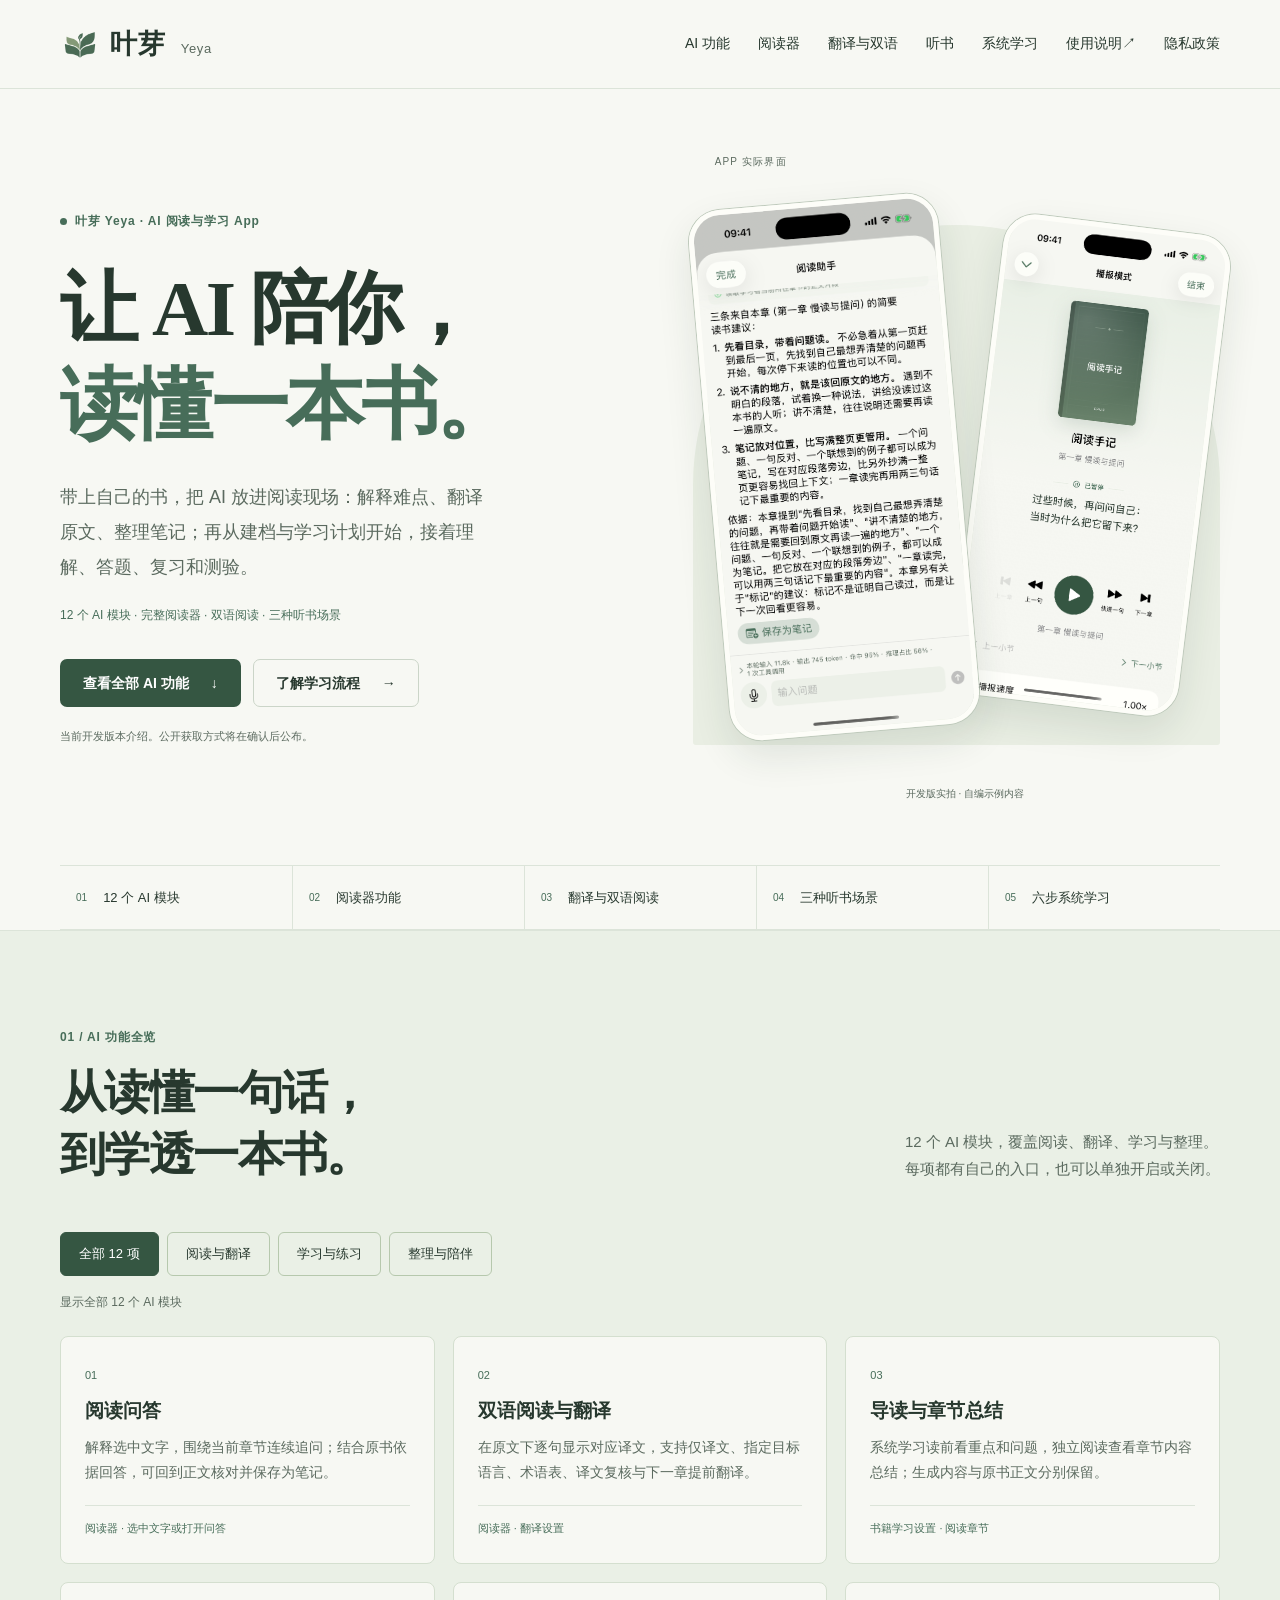
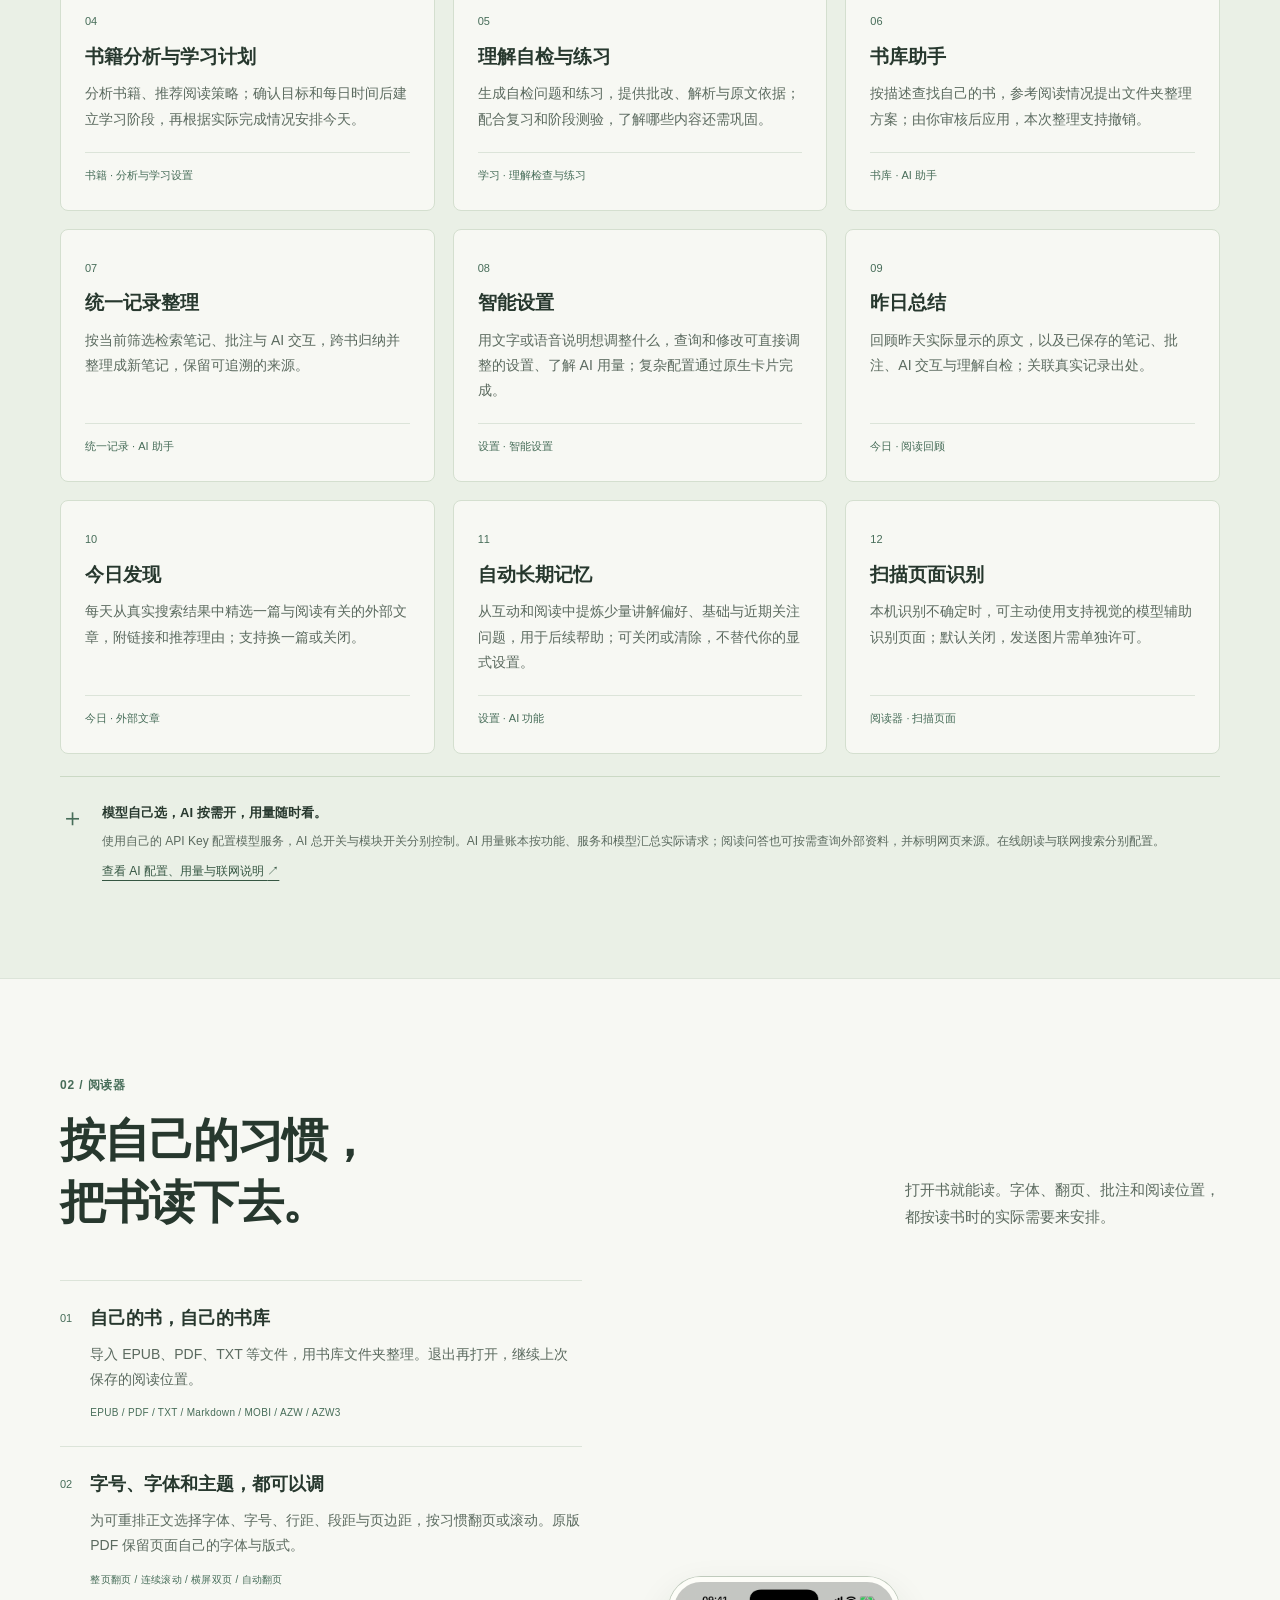
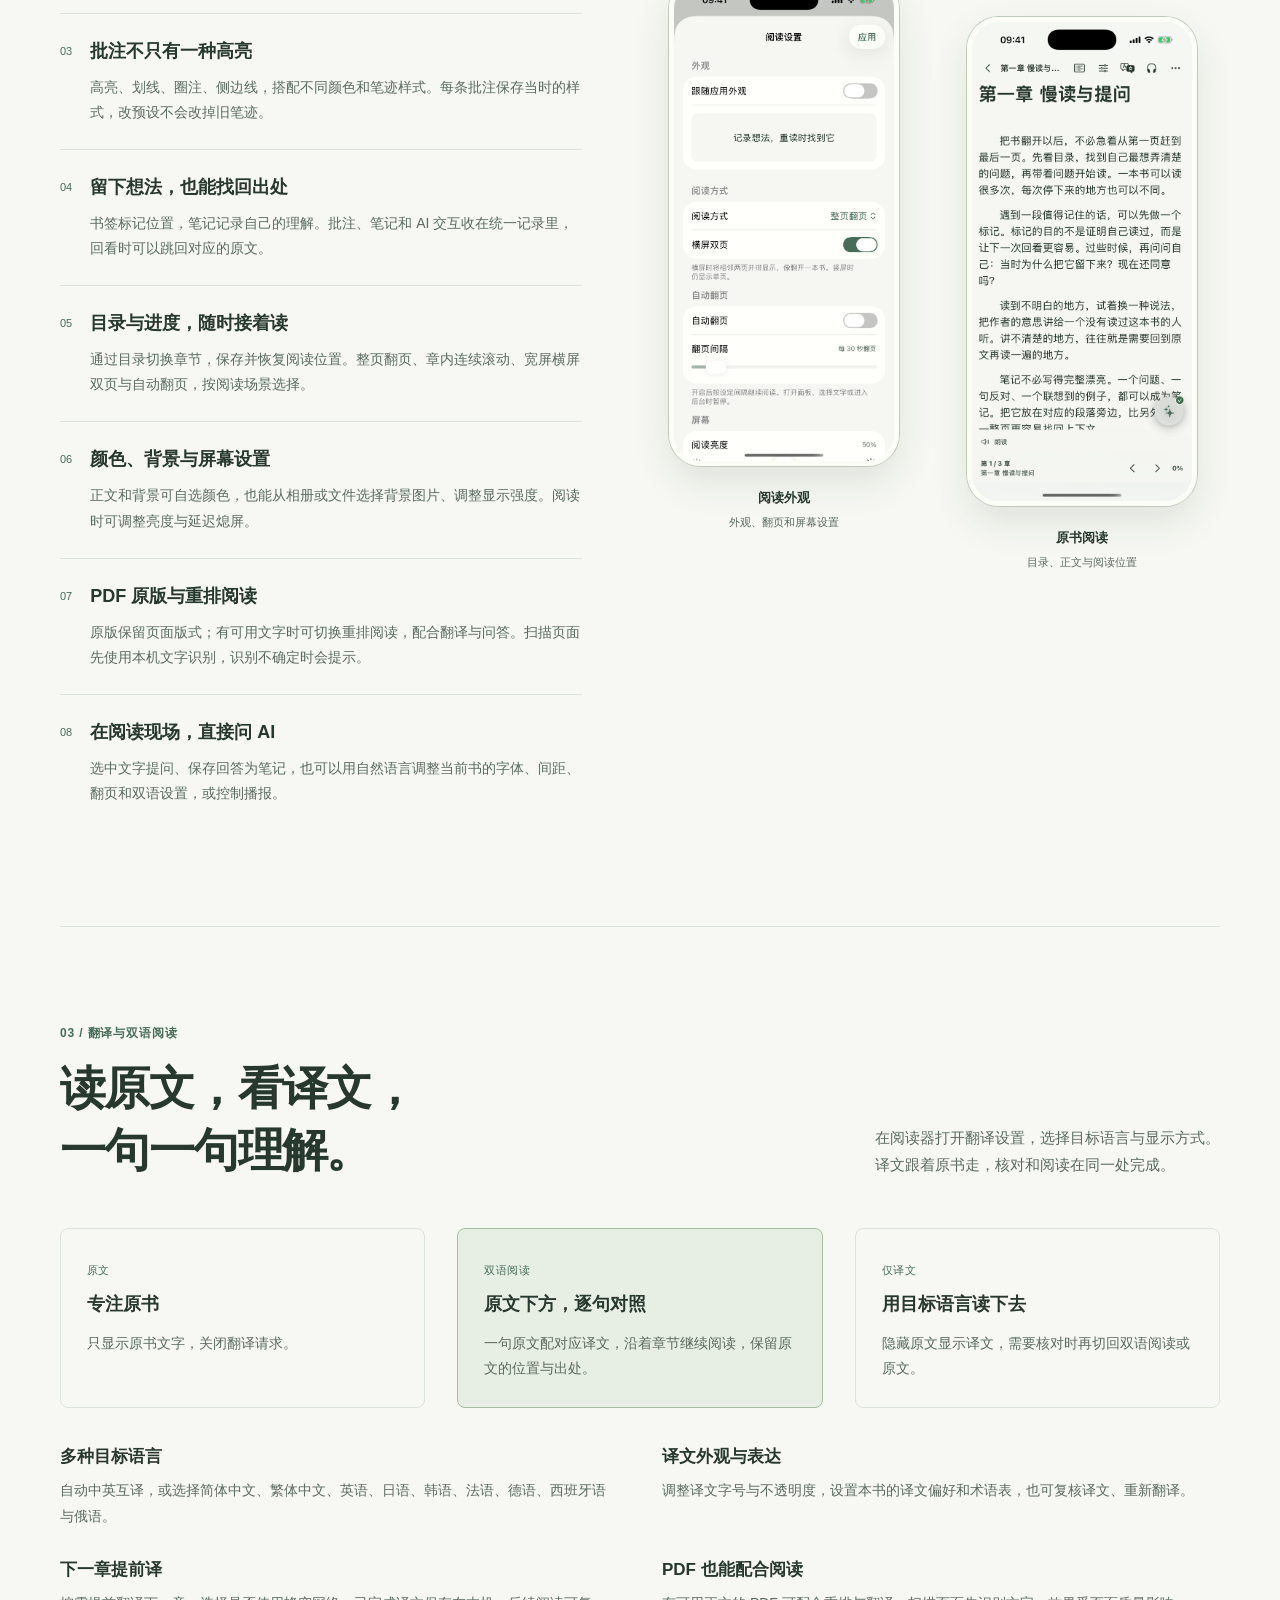
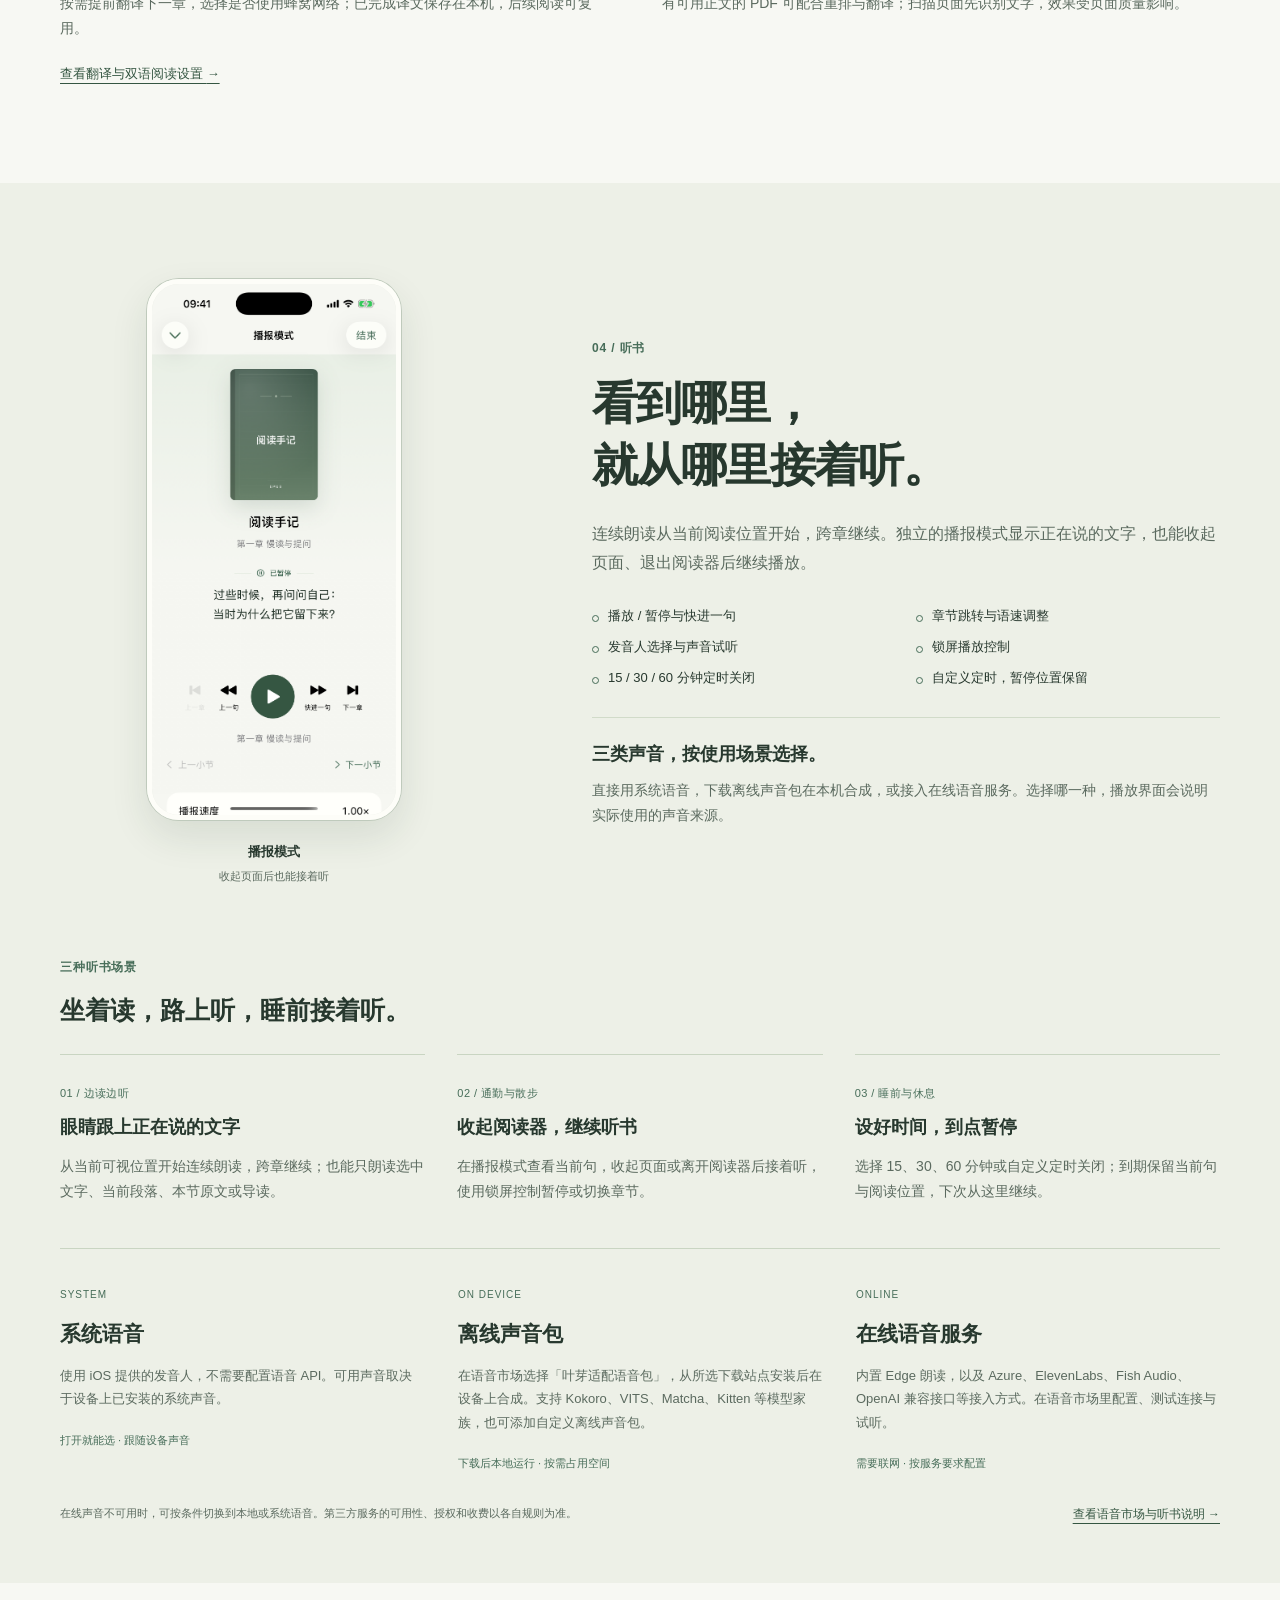
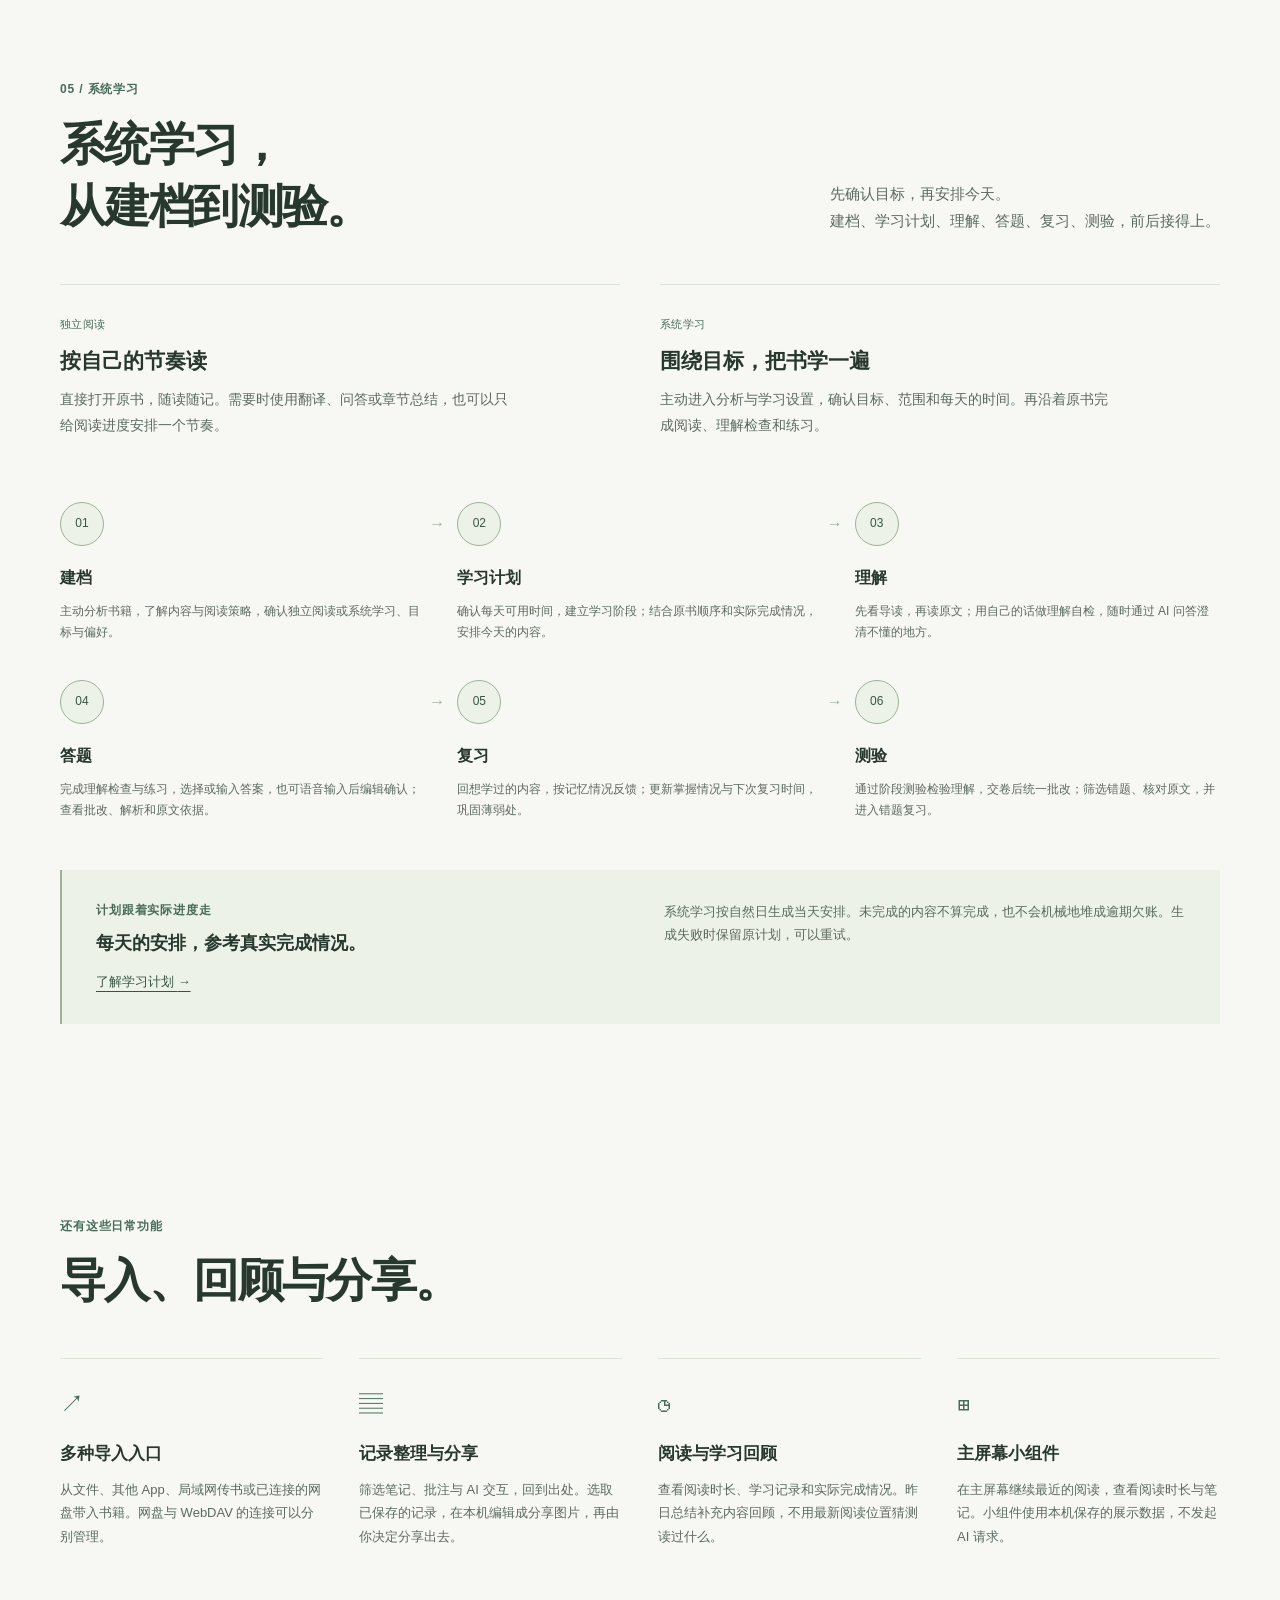
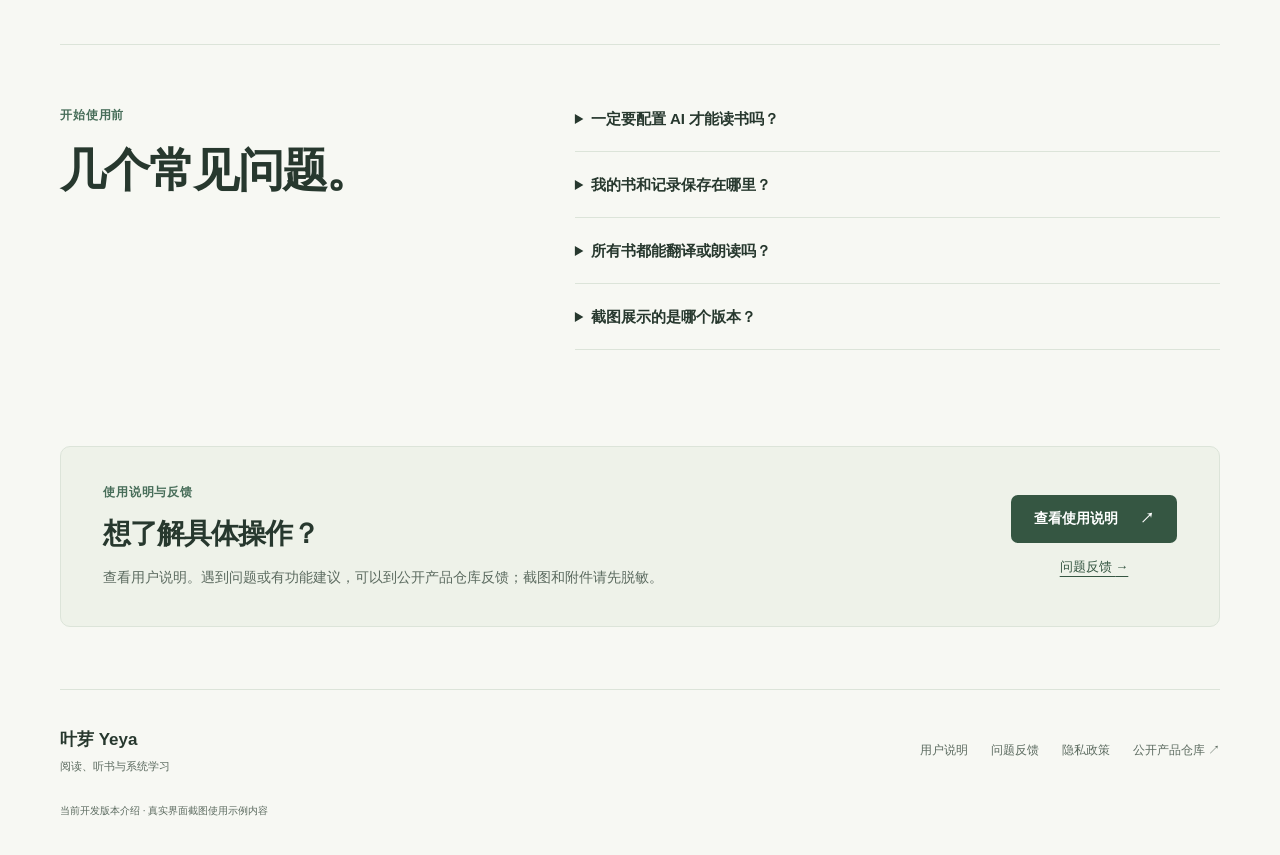
==== commit f5e9814c: "docs: foreground AI and detail reading, translation, listening and study" ====
--- a/docs/index.html
+++ b/docs/index.html
@@ -3,12 +3,12 @@
 <head>
   <meta charset="utf-8">
   <meta name="viewport" content="width=device-width, initial-scale=1">
-  <meta name="description" content="叶芽 Yeya：支持双语阅读、笔记批注、AI 阅读问答、学习计划与多种朗读声音的 iOS 阅读 App。查看功能介绍和开发版真实界面。">
+  <meta name="description" content="叶芽 Yeya：让 AI 陪你读懂自己的书。了解 12 个 AI 功能模块、完整阅读器、翻译与双语阅读、三种听书场景，以及从建档到测验的学习流程。">
   <meta name="theme-color" content="#476d59">
-  <title>叶芽 Yeya · 阅读、听书与系统学习</title>
+  <title>叶芽 Yeya · AI 阅读、听书与系统学习</title>
   <link rel="icon" href="assets/yeya-icon.png" type="image/png">
-  <link rel="stylesheet" href="assets/site.css?v=20261012-2">
-  <script src="assets/site.js?v=20261012-2" defer></script>
+  <link rel="stylesheet" href="assets/site.css?v=20261016-1">
+  <script src="assets/site.js?v=20261016-1" defer></script>
 </head>
 <body>
   <a class="skip-link" href="#main">跳到主要内容</a>
@@ -16,92 +16,98 @@
     <div class="header-inner wrap">
       <a class="brand" href="index.html" aria-label="叶芽 Yeya 首页"><img src="assets/yeya-logo.png" width="40" height="40" alt=""><span>叶芽 <small>Yeya</small></span></a>
       <button class="menu-toggle" type="button" aria-expanded="false" aria-controls="main-nav"><span>菜单</span><span class="menu-lines" aria-hidden="true"></span></button>
-      <nav id="main-nav" aria-label="主导航"><a href="#reader">阅读器</a><a href="#ai">AI 功能</a><a href="#study">学习计划</a><a href="#listening">听书</a><a href="guide.html">使用说明 <span aria-hidden="true">↗</span></a><a href="privacy.html">隐私政策</a></nav>
+      <nav id="main-nav" aria-label="主导航"><a href="#ai">AI 功能</a><a href="#reader">阅读器</a><a href="#translation">翻译与双语</a><a href="#listening">听书</a><a href="#study">系统学习</a><a href="guide.html">使用说明 <span aria-hidden="true">↗</span></a><a href="privacy.html">隐私政策</a></nav>
     </div>
   </header>
   <main id="main">
     <section class="hero wrap">
       <div class="hero-copy">
-        <p class="eyebrow"><span class="seed-dot" aria-hidden="true"></span> 叶芽 Yeya · iOS 阅读 App</p>
-        <h1>一本书，<br>读、听、<span class="green">学。</span></h1>
-        <p class="hero-lede">从自己的书开始。舒服地读，接着听，遇到不懂的就问；想认真学一本书，再给它安排一份学习计划。</p>
-        <p class="hero-details">双语阅读 · 笔记批注 · AI 问答 · 连续朗读</p>
-        <div class="actions"><a class="button primary" href="#reader">看看阅读器 <span aria-hidden="true">↓</span></a><a class="button secondary" href="#ai">了解 AI 功能 <span aria-hidden="true">→</span></a></div>
+        <p class="eyebrow"><span class="seed-dot" aria-hidden="true"></span> 叶芽 Yeya · AI 阅读与学习 App</p>
+        <h1>让 AI 陪你，<br><span class="green">读懂一本书。</span></h1>
+        <p class="hero-lede">带上自己的书，把 AI 放进阅读现场：解释难点、翻译原文、整理笔记；再从建档与学习计划开始，接着理解、答题、复习和测验。</p>
+        <p class="hero-details">12 个 AI 模块 · 完整阅读器 · 双语阅读 · 三种听书场景</p>
+        <div class="actions"><a class="button primary" href="#ai">查看全部 AI 功能 <span aria-hidden="true">↓</span></a><a class="button secondary" href="#study">了解学习流程 <span aria-hidden="true">→</span></a></div>
         <p class="status-note">当前开发版本介绍。公开获取方式将在确认后公布。</p>
       </div>
       <div class="hero-showcase">
         <span class="showcase-label">APP 实际界面</span>
         <button class="screen-button hero-phone back-phone" type="button" data-screen="assets/screenshots/listening.png" data-caption="播报模式 · 从阅读位置接着听" aria-label="放大播报模式截图"><img src="assets/screenshots/listening.png" width="1206" height="2622" alt="叶芽播报模式，显示当前书籍、朗读文字与播放控制"></button>
-        <button class="screen-button hero-phone front-phone" type="button" data-screen="assets/screenshots/reader.png" data-caption="阅读器 · 自编示例书《阅读手记》" aria-label="放大阅读器截图"><img src="assets/screenshots/reader.png" width="1206" height="2622" alt="叶芽阅读器中打开的《阅读手记》示例书"></button>
+        <button class="screen-button hero-phone front-phone" type="button" data-screen="assets/screenshots/reading-ai.png" data-caption="阅读问答 · 自编示例书中的真实 AI 回答" aria-label="放大阅读问答截图"><img src="assets/screenshots/reading-ai.png" width="1206" height="2622" alt="叶芽阅读问答围绕自编示例书生成的真实回答"></button>
         <span class="showcase-footnote">开发版实拍 · 自编示例内容</span>
       </div>
     </section>
-    <div class="feature-index wrap" aria-label="功能概览"><a href="#reader"><span>01</span> 阅读与批注</a><a href="#ai"><span>02</span> 10 个 AI 模块</a><a href="#study"><span>03</span> 按日学习计划</a><a href="#listening"><span>04</span> 三类朗读声音</a></div>
+    <div class="feature-index wrap" aria-label="功能概览"><a href="#ai"><span>01</span> 12 个 AI 模块</a><a href="#reader"><span>02</span> 阅读器功能</a><a href="#translation"><span>03</span> 翻译与双语阅读</a><a href="#listening"><span>04</span> 三种听书场景</a><a href="#study"><span>05</span> 六步系统学习</a></div>
+
+    <section id="ai" class="ai-section"><div class="wrap section">
+      <div class="section-heading split-heading"><div><p class="eyebrow">01 / AI 功能全览</p><h2>从读懂一句话，<br>到学透一本书。</h2></div><p>12 个 AI 模块，覆盖阅读、翻译、学习与整理。<br class="desktop-only">每项都有自己的入口，也可以单独开启或关闭。</p></div>
+      <div class="ai-filters" role="group" aria-label="筛选 AI 功能"><button type="button" data-ai-filter="all" aria-pressed="true">全部 12 项</button><button type="button" data-ai-filter="reading" aria-pressed="false">阅读与翻译</button><button type="button" data-ai-filter="study" aria-pressed="false">学习与练习</button><button type="button" data-ai-filter="organize" aria-pressed="false">整理与陪伴</button></div>
+      <p class="filter-count" aria-live="polite">显示全部 12 个 AI 模块</p>
+      <div class="ai-catalog">
+        <article class="ai-card" data-ai-category="reading"><span class="module-no">01</span><h3>阅读问答</h3><p>解释选中文字，围绕当前章节连续追问；结合原书依据回答，可回到正文核对并保存为笔记。</p><span class="entry-label">阅读器 · 选中文字或打开问答</span></article>
+        <article class="ai-card" data-ai-category="reading"><span class="module-no">02</span><h3>双语阅读与翻译</h3><p>在原文下逐句显示对应译文，支持仅译文、指定目标语言、术语表、译文复核与下一章提前翻译。</p><span class="entry-label">阅读器 · 翻译设置</span></article>
+        <article class="ai-card" data-ai-category="reading"><span class="module-no">03</span><h3>导读与章节总结</h3><p>系统学习读前看重点和问题，独立阅读查看章节内容总结；生成内容与原书正文分别保留。</p><span class="entry-label">书籍学习设置 · 阅读章节</span></article>
+        <article class="ai-card" data-ai-category="study"><span class="module-no">04</span><h3>书籍分析与学习计划</h3><p>分析书籍、推荐阅读策略；确认目标和每日时间后建立学习阶段，再根据实际完成情况安排今天。</p><span class="entry-label">书籍 · 分析与学习设置</span></article>
+        <article class="ai-card" data-ai-category="study"><span class="module-no">05</span><h3>理解自检与练习</h3><p>生成自检问题和练习，提供批改、解析与原文依据；配合复习和阶段测验，了解哪些内容还需巩固。</p><span class="entry-label">学习 · 理解检查与练习</span></article>
+        <article class="ai-card" data-ai-category="organize"><span class="module-no">06</span><h3>书库助手</h3><p>按描述查找自己的书，参考阅读情况提出文件夹整理方案；由你审核后应用，本次整理支持撤销。</p><span class="entry-label">书库 · AI 助手</span></article>
+        <article class="ai-card" data-ai-category="organize"><span class="module-no">07</span><h3>统一记录整理</h3><p>按当前筛选检索笔记、批注与 AI 交互，跨书归纳并整理成新笔记，保留可追溯的来源。</p><span class="entry-label">统一记录 · AI 助手</span></article>
+        <article class="ai-card" data-ai-category="organize"><span class="module-no">08</span><h3>智能设置</h3><p>用文字或语音说明想调整什么，查询和修改可直接调整的设置、了解 AI 用量；复杂配置通过原生卡片完成。</p><span class="entry-label">设置 · 智能设置</span></article>
+        <article class="ai-card" data-ai-category="organize"><span class="module-no">09</span><h3>昨日总结</h3><p>回顾昨天实际显示的原文，以及已保存的笔记、批注、AI 交互与理解自检；关联真实记录出处。</p><span class="entry-label">今日 · 阅读回顾</span></article>
+        <article class="ai-card" data-ai-category="organize"><span class="module-no">10</span><h3>今日发现</h3><p>每天从真实搜索结果中精选一篇与阅读有关的外部文章，附链接和推荐理由；支持换一篇或关闭。</p><span class="entry-label">今日 · 外部文章</span></article>
+        <article class="ai-card" data-ai-category="organize"><span class="module-no">11</span><h3>自动长期记忆</h3><p>从互动和阅读中提炼少量讲解偏好、基础与近期关注问题，用于后续帮助；可关闭或清除，不替代你的显式设置。</p><span class="entry-label">设置 · AI 功能</span></article>
+        <article class="ai-card" data-ai-category="reading"><span class="module-no">12</span><h3>扫描页面识别</h3><p>本机识别不确定时，可主动使用支持视觉的模型辅助识别页面；默认关闭，发送图片需单独许可。</p><span class="entry-label">阅读器 · 扫描页面</span></article>
+      </div>
+      <div class="ai-control-note"><span class="control-symbol" aria-hidden="true">＋</span><div><strong>模型自己选，AI 按需开，用量随时看。</strong><p>使用自己的 API Key 配置模型服务，AI 总开关与模块开关分别控制。AI 用量账本按功能、服务和模型汇总实际请求；阅读问答也可按需查询外部资料，并标明网页来源。在线朗读与联网搜索分别配置。</p><a href="guide.html#ai">查看 AI 配置、用量与联网说明 <span aria-hidden="true">↗</span></a></div></div>
+    </div></section>
 
     <section id="reader" class="section wrap">
-      <div class="section-heading split-heading"><div><p class="eyebrow">01 / 阅读器</p><h2>先把阅读器做好。</h2></div><p>打开书就能读。字体、翻页、批注和阅读位置，<br class="desktop-only">都按读书时的实际需要来安排。</p></div>
+      <div class="section-heading split-heading"><div><p class="eyebrow">02 / 阅读器</p><h2>按自己的习惯，<br>把书读下去。</h2></div><p>打开书就能读。字体、翻页、批注和阅读位置，<br class="desktop-only">都按读书时的实际需要来安排。</p></div>
       <div class="reader-layout">
         <div class="reader-copy">
           <article class="feature-row"><span class="feature-number">01</span><div><h3>自己的书，自己的书库</h3><p>导入 EPUB、PDF、TXT 等文件，用书库文件夹整理。退出再打开，继续上次保存的阅读位置。</p><span class="format-list">EPUB / PDF / TXT / Markdown / MOBI / AZW / AZW3</span></div></article>
-          <article class="feature-row"><span class="feature-number">02</span><div><h3>字号、字体和主题，都可以调</h3><p>为可重排正文选择字体、字号、颜色和阅读外观，按习惯翻页或滚动。原版 PDF 保留页面自己的字体与版式。</p><span class="format-list">整页翻页 / 连续滚动 / 横屏双页 / 自动翻页</span></div></article>
+          <article class="feature-row"><span class="feature-number">02</span><div><h3>字号、字体和主题，都可以调</h3><p>为可重排正文选择字体、字号、行距、段距与页边距，按习惯翻页或滚动。原版 PDF 保留页面自己的字体与版式。</p><span class="format-list">整页翻页 / 连续滚动 / 横屏双页 / 自动翻页</span></div></article>
           <article class="feature-row"><span class="feature-number">03</span><div><h3>批注不只有一种高亮</h3><p>高亮、划线、圈注、侧边线，搭配不同颜色和笔迹样式。每条批注保存当时的样式，改预设不会改掉旧笔迹。</p></div></article>
           <article class="feature-row"><span class="feature-number">04</span><div><h3>留下想法，也能找回出处</h3><p>书签标记位置，笔记记录自己的理解。批注、笔记和 AI 交互收在统一记录里，回看时可以跳回对应的原文。</p></div></article>
+          <article class="feature-row"><span class="feature-number">05</span><div><h3>目录与进度，随时接着读</h3><p>通过目录切换章节，保存并恢复阅读位置。整页翻页、章内连续滚动、宽屏横屏双页与自动翻页，按阅读场景选择。</p></div></article>
+          <article class="feature-row"><span class="feature-number">06</span><div><h3>颜色、背景与屏幕设置</h3><p>正文和背景可自选颜色，也能从相册或文件选择背景图片、调整显示强度。阅读时可调整亮度与延迟熄屏。</p></div></article>
+          <article class="feature-row"><span class="feature-number">07</span><div><h3>PDF 原版与重排阅读</h3><p>原版保留页面版式；有可用文字时可切换重排阅读，配合翻译与问答。扫描页面先使用本机文字识别，识别不确定时会提示。</p></div></article>
+          <article class="feature-row"><span class="feature-number">08</span><div><h3>在阅读现场，直接问 AI</h3><p>选中文字提问、保存回答为笔记，也可以用自然语言调整当前书的字体、间距、翻页和双语设置，或控制播报。</p></div></article>
         </div>
         <div class="reader-screens">
           <figure><button class="screen-button phone" type="button" data-screen="assets/screenshots/reader-settings.png" data-caption="阅读设置 · 外观、横屏双页与自动翻页" aria-label="放大阅读外观截图"><img src="assets/screenshots/reader-settings.png" width="1206" height="2622" loading="lazy" alt="叶芽阅读设置中的外观、横屏双页与自动翻页选项"></button><figcaption>阅读外观<span>外观、翻页和屏幕设置</span></figcaption></figure>
-          <figure><button class="screen-button phone" type="button" data-screen="assets/screenshots/reading-ai.png" data-caption="随读问答 · 示例书中的真实回答" aria-label="放大随读问答截图"><img src="assets/screenshots/reading-ai.png" width="1206" height="2622" loading="lazy" alt="叶芽围绕示例书内容生成的真实 AI 回答"></button><figcaption>随读问答<span>问题与原书内容放在一起</span></figcaption></figure>
+          <figure><button class="screen-button phone" type="button" data-screen="assets/screenshots/reader.png" data-caption="阅读器 · 自编示例书《阅读手记》" aria-label="放大阅读器截图"><img src="assets/screenshots/reader.png" width="1206" height="2622" loading="lazy" alt="叶芽阅读器中打开的自编示例书《阅读手记》"></button><figcaption>原书阅读<span>目录、正文与阅读位置</span></figcaption></figure>
         </div>
       </div>
     </section>
 
-    <section id="ai" class="ai-section"><div class="wrap section">
-      <div class="section-heading split-heading"><div><p class="eyebrow">02 / AI 功能</p><h2>问答、翻译、整理，<br>按需要开启。</h2></div><p>随读问答、翻译、学习计划与记录整理，<br class="desktop-only">各有明确的入口，也可以分别开启或关闭。</p></div>
-      <div class="ai-layout">
-        <div class="ai-content">
-          <div class="feature-tabs" aria-label="AI 功能分类"><button type="button" data-tab="ai-reading" data-ai-image="assets/screenshots/reading-ai.png" data-ai-title="阅读问答" data-ai-note="结合当前书籍回答问题">边读边理解</button><button type="button" data-tab="ai-study" data-ai-image="assets/screenshots/ai-modules.png" data-ai-title="AI 功能设置" data-ai-note="每个模块都有自己的开关">把书学透</button><button type="button" data-tab="ai-records" data-ai-image="assets/screenshots/reading-ai.png" data-ai-title="阅读问答" data-ai-note="回答保留原书依据，可保存为笔记">整理与回顾</button></div>
-          <div class="ai-panel" id="ai-reading">
-            <article class="ai-feature"><span class="module-no">01</span><div><h3>阅读问答</h3><p>选中一段文字，问它在说什么、为什么这样说。也可以围绕当前章节继续追问，回答中的原书依据方便回到正文核对。</p></div></article>
-            <article class="ai-feature"><span class="module-no">02</span><div><h3>双语阅读与翻译</h3><p>原文下面逐句显示译文，沿着原书往下读。按需翻译当前内容，也能提前翻译下一章；目标语言和译文偏好可以调整。</p></div></article>
-            <article class="ai-feature"><span class="module-no">03</span><div><h3>导读与章节总结</h3><p>读之前看重点和问题，读之后回顾章节内容。独立阅读与系统学习使用不同的开场方式，不把导读混进原书正文。</p></div></article>
-            <article class="ai-feature"><span class="module-no">04</span><div><h3>扫描页面识别</h3><p>先在设备上识别页面文字。识别不确定时，可按需使用支持视觉的模型辅助，帮助处理扫描页面；这个功能默认关闭。</p></div></article>
-          </div>
-          <div class="ai-panel" id="ai-study">
-            <article class="ai-feature"><span class="module-no">05</span><div><h3>书籍分析与学习计划</h3><p>分析书的内容，提出阅读策略。确认学习目标和每天的时间后，建立学习阶段，并根据真实完成情况安排今天的学习。</p></div></article>
-            <article class="ai-feature"><span class="module-no">06</span><div><h3>理解自检与练习</h3><p>用自己的话解释，再做针对内容的练习。AI 提供问题、批改与反馈，帮助分辨“看过了”和“理解了”；相关步骤由每本书的设置控制。</p></div></article>
-            <a class="text-link" href="#study">查看完整学习流程 <span aria-hidden="true">→</span></a>
-          </div>
-          <div class="ai-panel" id="ai-records">
-            <article class="ai-feature"><span class="module-no">07</span><div><h3>书库助手</h3><p>按描述查找自己的书，提出文件夹整理方案。先看建议，再决定是否应用，不替你悄悄移动书籍。</p></div></article>
-            <article class="ai-feature"><span class="module-no">08</span><div><h3>统一记录整理</h3><p>检索已经保存的笔记和批注，把跨书的相关记录归纳起来，整理成新的笔记，并保留来源。</p></div></article>
-            <article class="ai-feature"><span class="module-no">09</span><div><h3>昨日总结</h3><p>根据昨天实际显示过的原文，以及保存的笔记、批注和 AI 交互，做一份阅读回顾。没有读过的内容不会算进去。</p></div></article>
-            <article class="ai-feature"><span class="module-no">10</span><div><h3>今日发现</h3><p>从真实搜索结果里选一篇与阅读有关的外部文章。注明外部来源，便于继续了解书外的背景；可以关闭，也可以换一篇。</p></div></article>
-          </div>
-          <div class="ai-control-note"><span class="control-symbol" aria-hidden="true">＋</span><div><strong>模型服务自己选，功能按需开。</strong><p>使用自己的 API Key 配置模型。普通阅读与批注无需先配置 AI；启用 AI 时，请了解哪些内容会发往所选服务。</p><a href="guide.html#ai">查看 AI 设置与联网说明 <span aria-hidden="true">↗</span></a></div></div>
-        </div>
-        <figure class="ai-screen"><button class="screen-button phone" type="button" data-screen="assets/screenshots/reading-ai.png" data-caption="阅读问答 · 结合当前书籍回答问题" aria-label="放大阅读问答截图"><img src="assets/screenshots/reading-ai.png" width="1206" height="2622" loading="lazy" alt="叶芽围绕当前章节生成的真实回答"></button><figcaption><strong data-ai-title>阅读问答</strong><span data-ai-note>结合当前书籍回答问题</span></figcaption></figure>
-      </div>
-    </div></section>
-
-    <section id="study" class="section wrap study-section">
-      <div class="section-heading split-heading"><div><p class="eyebrow">03 / 学习计划</p><h2>系统学习，<br>从计划到复习。</h2></div><p>先确认目标，再安排今天。<br class="desktop-only">从原文到理解检查、练习与复习，前后接得上。</p></div>
-      <div class="reading-modes"><article><span class="mode-label">独立阅读</span><h3>按自己的节奏读</h3><p>直接打开原书，随读随记。需要时使用翻译、问答或章节总结，也可以只给阅读进度安排一个节奏。</p></article><article><span class="mode-label">系统学习</span><h3>围绕目标，把书学一遍</h3><p>主动进入分析与学习设置，确认目标、范围和每天的时间。再沿着原书完成阅读、理解检查和练习。</p></article></div>
-      <ol class="study-flow">
-        <li><span class="flow-step">01</span><h3>分析与确认</h3><p>了解书的内容和阅读策略，确认自己的学习目标、每天时长与偏好。</p></li>
-        <li><span class="flow-step">02</span><h3>安排今天</h3><p>保留整体学习阶段，结合阅读顺序和已保存的完成情况，生成今日安排。</p></li>
-        <li><span class="flow-step">03</span><h3>导读与原文</h3><p>带着问题进入原文。双语阅读、批注、问答和听书仍在同一个阅读现场。</p></li>
-        <li><span class="flow-step">04</span><h3>检查与练习</h3><p>读完完整范围后检查理解，按设置进行自检或练习，查看批改和依据。</p></li>
-        <li><span class="flow-step">05</span><h3>复习与调整</h3><p>保存真实的学习结果，再据此安排后续学习和需要回看的内容。</p></li>
-      </ol>
-      <div class="daily-plan-note"><div><span class="eyebrow">计划跟着实际进度走</span><h3>每天的安排，参考真实完成情况。</h3></div><p>系统学习按自然日生成当天安排。未完成的内容不算完成，也不会机械地堆成逾期欠账。生成失败时保留原计划，可以重试。</p><a class="text-link" href="guide.html#study">了解学习计划 <span aria-hidden="true">→</span></a></div>
+    <section id="translation" class="section wrap translation-section">
+      <div class="section-heading split-heading"><div><p class="eyebrow">03 / 翻译与双语阅读</p><h2>读原文，看译文，<br>一句一句理解。</h2></div><p>在阅读器打开翻译设置，选择目标语言与显示方式。<br class="desktop-only">译文跟着原书走，核对和阅读在同一处完成。</p></div>
+      <div class="translation-modes"><article><span class="mode-label">原文</span><h3>专注原书</h3><p>只显示原书文字，关闭翻译请求。</p></article><article><span class="mode-label">双语阅读</span><h3>原文下方，逐句对照</h3><p>一句原文配对应译文，沿着章节继续阅读，保留原文的位置与出处。</p></article><article><span class="mode-label">仅译文</span><h3>用目标语言读下去</h3><p>隐藏原文显示译文，需要核对时再切回双语阅读或原文。</p></article></div>
+      <div class="translation-details"><article><h3>多种目标语言</h3><p>自动中英互译，或选择简体中文、繁体中文、英语、日语、韩语、法语、德语、西班牙语与俄语。</p></article><article><h3>译文外观与表达</h3><p>调整译文字号与不透明度，设置本书的译文偏好和术语表，也可复核译文、重新翻译。</p></article><article><h3>下一章提前译</h3><p>按需提前翻译下一章，选择是否使用蜂窝网络；已完成译文保存在本机，后续阅读可复用。</p></article><article><h3>PDF 也能配合阅读</h3><p>有可用正文的 PDF 可配合重排与翻译；扫描页面先识别文字，效果受页面质量影响。</p></article></div>
+      <a class="text-link" href="guide.html#translation">查看翻译与双语阅读设置 <span aria-hidden="true">→</span></a>
     </section>
 
     <section id="listening" class="listening-section">
       <div class="wrap section listening-layout">
         <figure class="listening-screen"><button class="screen-button phone" type="button" data-screen="assets/screenshots/listening.png" data-caption="播报模式 · 播放、语速、章节与定时关闭" aria-label="放大听书播放界面"><img src="assets/screenshots/listening.png" width="1206" height="2622" loading="lazy" alt="叶芽播报模式的播放、章节、语速和定时控制"></button><figcaption>播报模式<span>收起页面后也能接着听</span></figcaption></figure>
-        <div class="listening-copy"><p class="eyebrow">04 / 听书与 TTS</p><h2>看到哪里，<br>就从哪里接着听。</h2><p class="section-lede">连续朗读从当前阅读位置开始，跨章继续。独立的播报模式显示正在说的文字，也能收起页面、退出阅读器后继续播放。</p><ul class="listening-controls"><li>播放 / 暂停与快进一句</li><li>章节跳转与语速调整</li><li>发音人选择与声音试听</li><li>锁屏播放控制</li><li>15 / 30 / 60 分钟定时关闭</li><li>自定义定时，暂停位置保留</li></ul><div class="sound-intro"><h3>三类声音，按使用场景选择。</h3><p>直接用系统语音，下载声音包在本机合成，或接入在线语音服务。选择哪一种，播放界面会说明实际使用的声音来源。</p></div></div>
+        <div class="listening-copy"><p class="eyebrow">04 / 听书</p><h2>看到哪里，<br>就从哪里接着听。</h2><p class="section-lede">连续朗读从当前阅读位置开始，跨章继续。独立的播报模式显示正在说的文字，也能收起页面、退出阅读器后继续播放。</p><ul class="listening-controls"><li>播放 / 暂停与快进一句</li><li>章节跳转与语速调整</li><li>发音人选择与声音试听</li><li>锁屏播放控制</li><li>15 / 30 / 60 分钟定时关闭</li><li>自定义定时，暂停位置保留</li></ul><div class="sound-intro"><h3>三类声音，按使用场景选择。</h3><p>直接用系统语音，下载离线声音包在本机合成，或接入在线语音服务。选择哪一种，播放界面会说明实际使用的声音来源。</p></div></div>
       </div>
-      <div class="wrap sound-options"><article><span class="sound-kind">SYSTEM</span><h3>系统语音</h3><p>使用 iOS 提供的发音人，不需要配置语音 API。可用声音取决于设备上已安装的系统声音。</p><span class="sound-detail">打开就能选 · 跟随设备声音</span></article><article><span class="sound-kind">ON DEVICE</span><h3>离线声音包</h3><p>按需下载，安装后在设备上合成。支持 Kokoro、VITS、Matcha、Kitten 等模型家族，也可导入完整的自定义声音包清单。</p><span class="sound-detail">下载后本地运行 · 按需占用空间</span></article><article><span class="sound-kind">ONLINE</span><h3>在线语音服务</h3><p>内置 Edge 朗读，以及 Azure、ElevenLabs、Fish Audio、OpenAI 兼容接口等接入方式。在语音市场里配置、测试连接与试听。</p><span class="sound-detail">需要联网 · 按服务要求配置</span></article></div>
+      <div class="wrap listening-scenes"><div class="section-heading"><p class="eyebrow">三种听书场景</p><h3>坐着读，路上听，睡前接着听。</h3></div><div class="scene-grid"><article><span class="mode-label">01 / 边读边听</span><h3>眼睛跟上正在说的文字</h3><p>从当前可视位置开始连续朗读，跨章继续；也能只朗读选中文字、当前段落、本节原文或导读。</p></article><article><span class="mode-label">02 / 通勤与散步</span><h3>收起阅读器，继续听书</h3><p>在播报模式查看当前句，收起页面或离开阅读器后接着听，使用锁屏控制暂停或切换章节。</p></article><article><span class="mode-label">03 / 睡前与休息</span><h3>设好时间，到点暂停</h3><p>选择 15、30、60 分钟或自定义定时关闭；到期保留当前句与阅读位置，下次从这里继续。</p></article></div></div>
+      <div class="wrap sound-options"><article><span class="sound-kind">SYSTEM</span><h3>系统语音</h3><p>使用 iOS 提供的发音人，不需要配置语音 API。可用声音取决于设备上已安装的系统声音。</p><span class="sound-detail">打开就能选 · 跟随设备声音</span></article><article><span class="sound-kind">ON DEVICE</span><h3>离线声音包</h3><p>在语音市场选择「叶芽适配语音包」，从所选下载站点安装后在设备上合成。支持 Kokoro、VITS、Matcha、Kitten 等模型家族，也可添加自定义离线声音包。</p><span class="sound-detail">下载后本地运行 · 按需占用空间</span></article><article><span class="sound-kind">ONLINE</span><h3>在线语音服务</h3><p>内置 Edge 朗读，以及 Azure、ElevenLabs、Fish Audio、OpenAI 兼容接口等接入方式。在语音市场里配置、测试连接与试听。</p><span class="sound-detail">需要联网 · 按服务要求配置</span></article></div>
       <div class="wrap sound-footnote"><p>在线声音不可用时，可按条件切换到本地或系统语音。第三方服务的可用性、授权和收费以各自规则为准。</p><a class="text-link" href="guide.html#listening">查看语音市场与听书说明 <span aria-hidden="true">→</span></a></div>
+    </section>
+
+    <section id="study" class="section wrap study-section">
+      <div class="section-heading split-heading"><div><p class="eyebrow">05 / 系统学习</p><h2>系统学习，<br>从建档到测验。</h2></div><p>先确认目标，再安排今天。<br class="desktop-only">建档、学习计划、理解、答题、复习、测验，前后接得上。</p></div>
+      <div class="reading-modes"><article><span class="mode-label">独立阅读</span><h3>按自己的节奏读</h3><p>直接打开原书，随读随记。需要时使用翻译、问答或章节总结，也可以只给阅读进度安排一个节奏。</p></article><article><span class="mode-label">系统学习</span><h3>围绕目标，把书学一遍</h3><p>主动进入分析与学习设置，确认目标、范围和每天的时间。再沿着原书完成阅读、理解检查和练习。</p></article></div>
+      <ol class="study-flow">
+        <li><span class="flow-step">01</span><h3>建档</h3><p>主动分析书籍，了解内容与阅读策略，确认独立阅读或系统学习、目标与偏好。</p></li>
+        <li><span class="flow-step">02</span><h3>学习计划</h3><p>确认每天可用时间，建立学习阶段；结合原书顺序和实际完成情况，安排今天的内容。</p></li>
+        <li><span class="flow-step">03</span><h3>理解</h3><p>先看导读，再读原文；用自己的话做理解自检，随时通过 AI 问答澄清不懂的地方。</p></li>
+        <li><span class="flow-step">04</span><h3>答题</h3><p>完成理解检查与练习，选择或输入答案，也可语音输入后编辑确认；查看批改、解析和原文依据。</p></li>
+        <li><span class="flow-step">05</span><h3>复习</h3><p>回想学过的内容，按记忆情况反馈；更新掌握情况与下次复习时间，巩固薄弱处。</p></li>
+        <li><span class="flow-step">06</span><h3>测验</h3><p>通过阶段测验检验理解，交卷后统一批改；筛选错题、核对原文，并进入错题复习。</p></li>
+      </ol>
+      <div class="daily-plan-note"><div><span class="eyebrow">计划跟着实际进度走</span><h3>每天的安排，参考真实完成情况。</h3></div><p>系统学习按自然日生成当天安排。未完成的内容不算完成，也不会机械地堆成逾期欠账。生成失败时保留原计划，可以重试。</p><a class="text-link" href="guide.html#study">了解学习计划 <span aria-hidden="true">→</span></a></div>
     </section>
 
     <section class="section wrap extras-section">
--- a/docs/assets/site.css
+++ b/docs/assets/site.css
@@ -47,7 +47,7 @@
 .front-phone { left:34px; top:48px; transform:rotate(-5deg); z-index:2; }
 .back-phone { width:228px; right:15px; top:70px; transform:rotate(7deg); }
 .showcase-footnote { position:absolute; bottom:2px; left:35px; right:0; text-align:center; color:var(--muted); font-size:10px; }
-.feature-index { display:grid; grid-template-columns:repeat(4,1fr); border-top:1px solid var(--line); border-bottom:1px solid var(--line); }
+.feature-index { display:grid; grid-template-columns:repeat(5,1fr); border-top:1px solid var(--line); border-bottom:1px solid var(--line); }
 .feature-index a { display:flex; gap:16px; align-items:center; padding:20px 16px; font-size:13px; text-decoration:none; }
 .feature-index a + a { border-left:1px solid var(--line); }
 .feature-index span { font-size:10px; color:var(--green); font-variant-numeric:tabular-nums; }
@@ -92,7 +92,7 @@
 .mode-label { display:inline-block; font-size:11px; letter-spacing:.04em; color:var(--green); margin-bottom:10px; }
 .reading-modes h3 { font-size:21px; margin-bottom:10px; }
 .reading-modes p { font-size:14px; color:var(--muted); max-width:450px; }
-.study-flow { list-style:none; padding:0; margin:0; display:grid; grid-template-columns:repeat(5,1fr); gap:28px; }
+.study-flow { list-style:none; padding:0; margin:0; display:grid; grid-template-columns:repeat(3,1fr); gap:36px 32px; }
 .study-flow li { position:relative; min-width:0; }
 .study-flow li:not(:last-child)::after { content:"→"; position:absolute; top:8px; right:-20px; color:#9eaf9a; }
 .flow-step { display:flex; align-items:center; justify-content:center; width:44px; height:44px; border:1px solid #9eb297; border-radius:50%; background:#edf2e8; color:var(--strong); font-size:12px; margin-bottom:20px; }
@@ -247,3 +247,37 @@
  .banner-actions { gap:14px; } .banner-actions .button { gap:10px; padding-inline:13px; }
 }
 @media (prefers-reduced-motion:reduce) { html { scroll-behavior:auto; } .button { transition:none; } }
+
+/* AI catalogue and the dedicated translation / listening sections. */
+.ai-filters { display:flex; flex-wrap:wrap; gap:8px; }
+.ai-filters button { min-height:44px; border:1px solid #b6c8ad; border-radius:6px; padding:9px 18px; background:transparent; cursor:pointer; font-size:13px; }
+.ai-filters button[aria-pressed="true"] { background:var(--strong); color:#fff; border-color:var(--strong); }
+.filter-count { font-size:12px; color:var(--muted); margin:16px 0 22px; }
+.ai-catalog { display:grid; grid-template-columns:repeat(3,minmax(0,1fr)); gap:18px; }
+.ai-card { padding:24px; background:var(--paper); border:1px solid #d4dfcf; border-radius:8px; display:flex; flex-direction:column; align-items:flex-start; }
+.ai-card h3 { margin:10px 0; font-size:19px; }
+.ai-card p { font-size:14px; color:var(--muted); flex:1; }
+.entry-label { display:block; font-size:11px; color:var(--green); margin-top:20px; padding-top:13px; border-top:1px solid var(--line); width:100%; }
+.translation-section { border-top:1px solid var(--line); }
+.translation-modes,.scene-grid { display:grid; grid-template-columns:repeat(3,minmax(0,1fr)); gap:32px; }
+.translation-modes article { padding:26px; border:1px solid var(--line); border-radius:8px; }
+.translation-modes article:nth-child(2) { background:var(--soft); border-color:#a9bca1; }
+.translation-modes p,.scene-grid p { color:var(--muted); font-size:14px; margin-top:12px; }
+.translation-details { display:grid; grid-template-columns:repeat(2,minmax(0,1fr)); gap:28px 44px; margin-top:36px; }
+.translation-details h3 { font-size:17px; margin-bottom:8px; }
+.translation-details p { font-size:14px; color:var(--muted); }
+.listening-scenes { padding-bottom:44px; }
+.listening-scenes .section-heading { margin-bottom:25px; }
+.listening-scenes .section-heading h3 { font-size:25px; margin-top:12px; }
+.scene-grid article { border-top:1px solid #c9d5c2; padding-top:23px; }
+@media (min-width:761px) { .study-flow li:nth-child(3)::after { content:none; } }
+@media (max-width:1020px) { .header-inner { gap:18px; } nav { gap:16px; font-size:13px; } .ai-catalog { grid-template-columns:repeat(2,minmax(0,1fr)); } .translation-modes,.scene-grid { gap:22px; } }
+@media (max-width:760px) {
+ .feature-index a:nth-child(odd) { border-left:0; } .feature-index a:nth-child(even) { border-left:1px solid var(--line); }
+ .feature-index a:last-child { grid-column:1 / -1; }
+ .ai-catalog,.translation-modes,.translation-details,.scene-grid { grid-template-columns:minmax(0,1fr); }
+ .ai-filters button { padding-inline:13px; font-size:12px; }
+ .ai-card { padding:22px; } .ai-card h3 { font-size:18px; }
+ .translation-details { gap:24px; margin-top:28px; } .translation-modes { gap:16px; }
+ .listening-scenes { padding-bottom:32px; } .scene-grid { gap:28px; }
+}
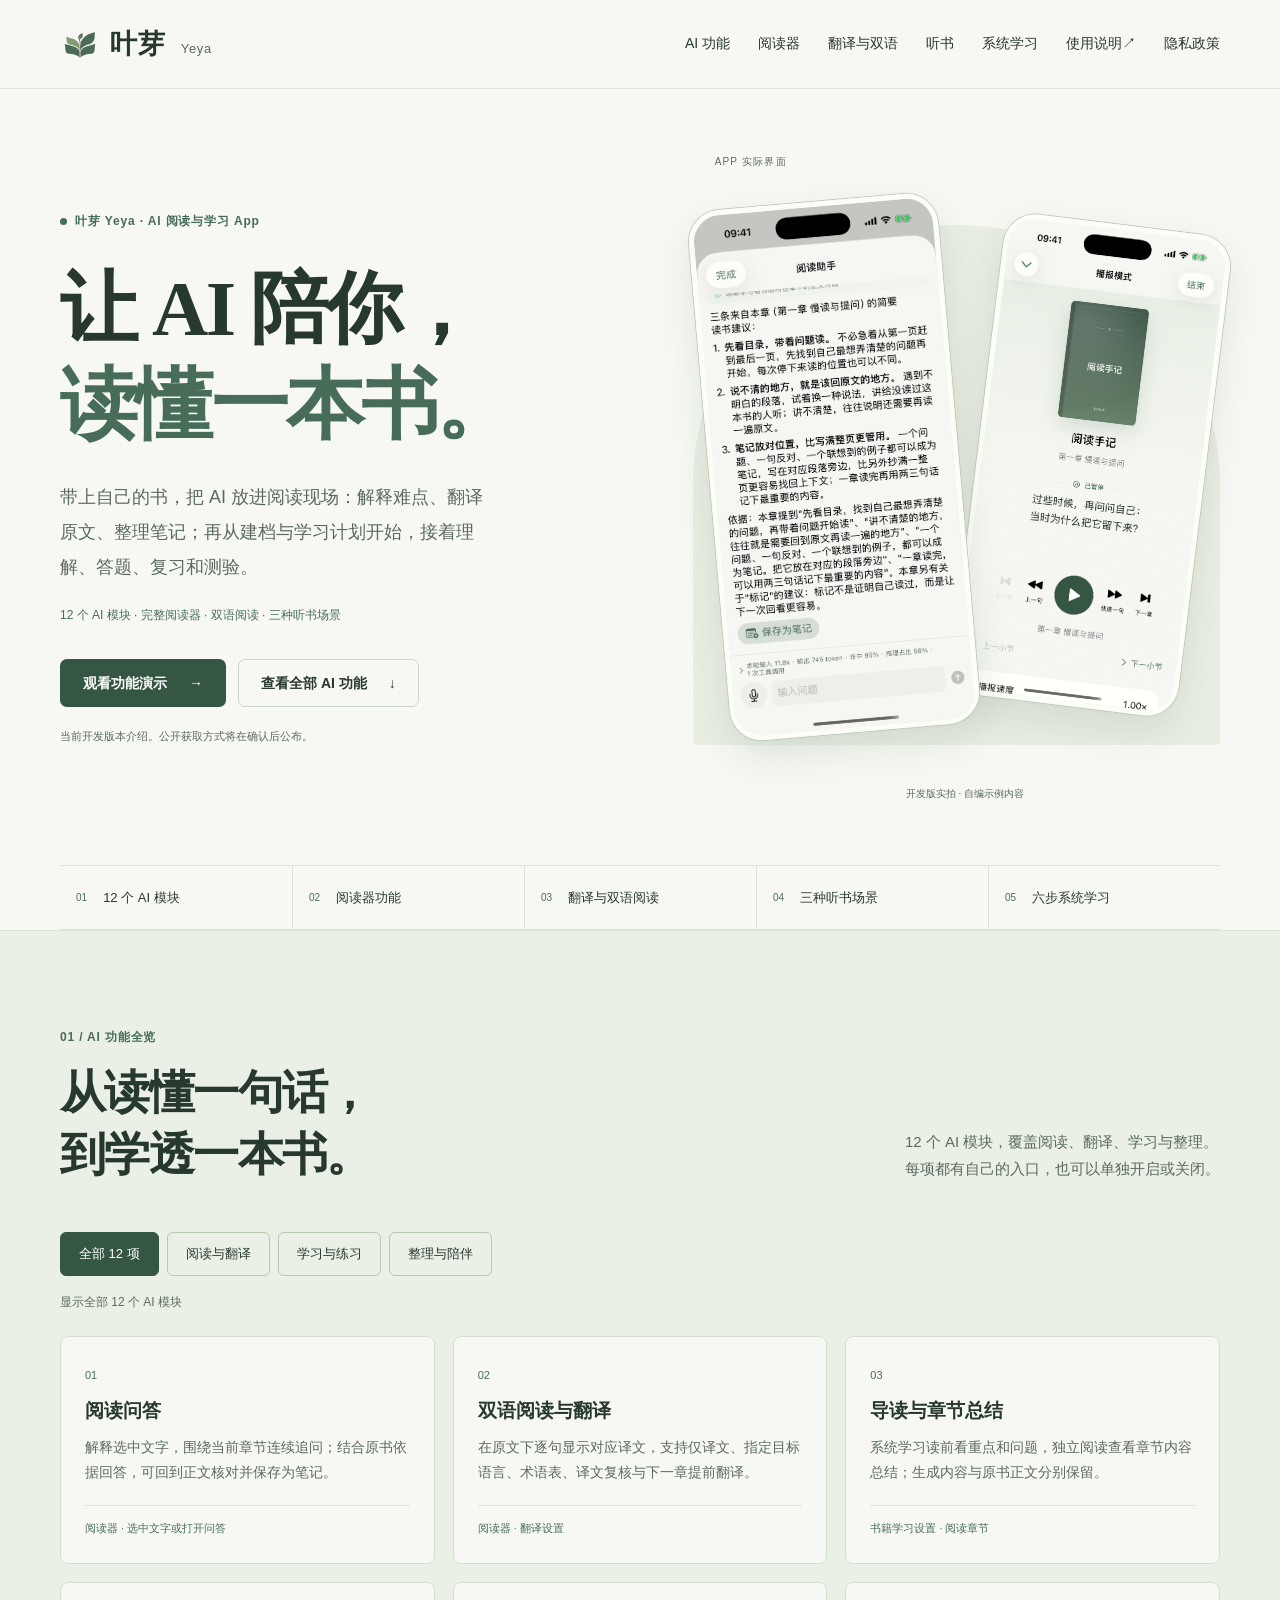
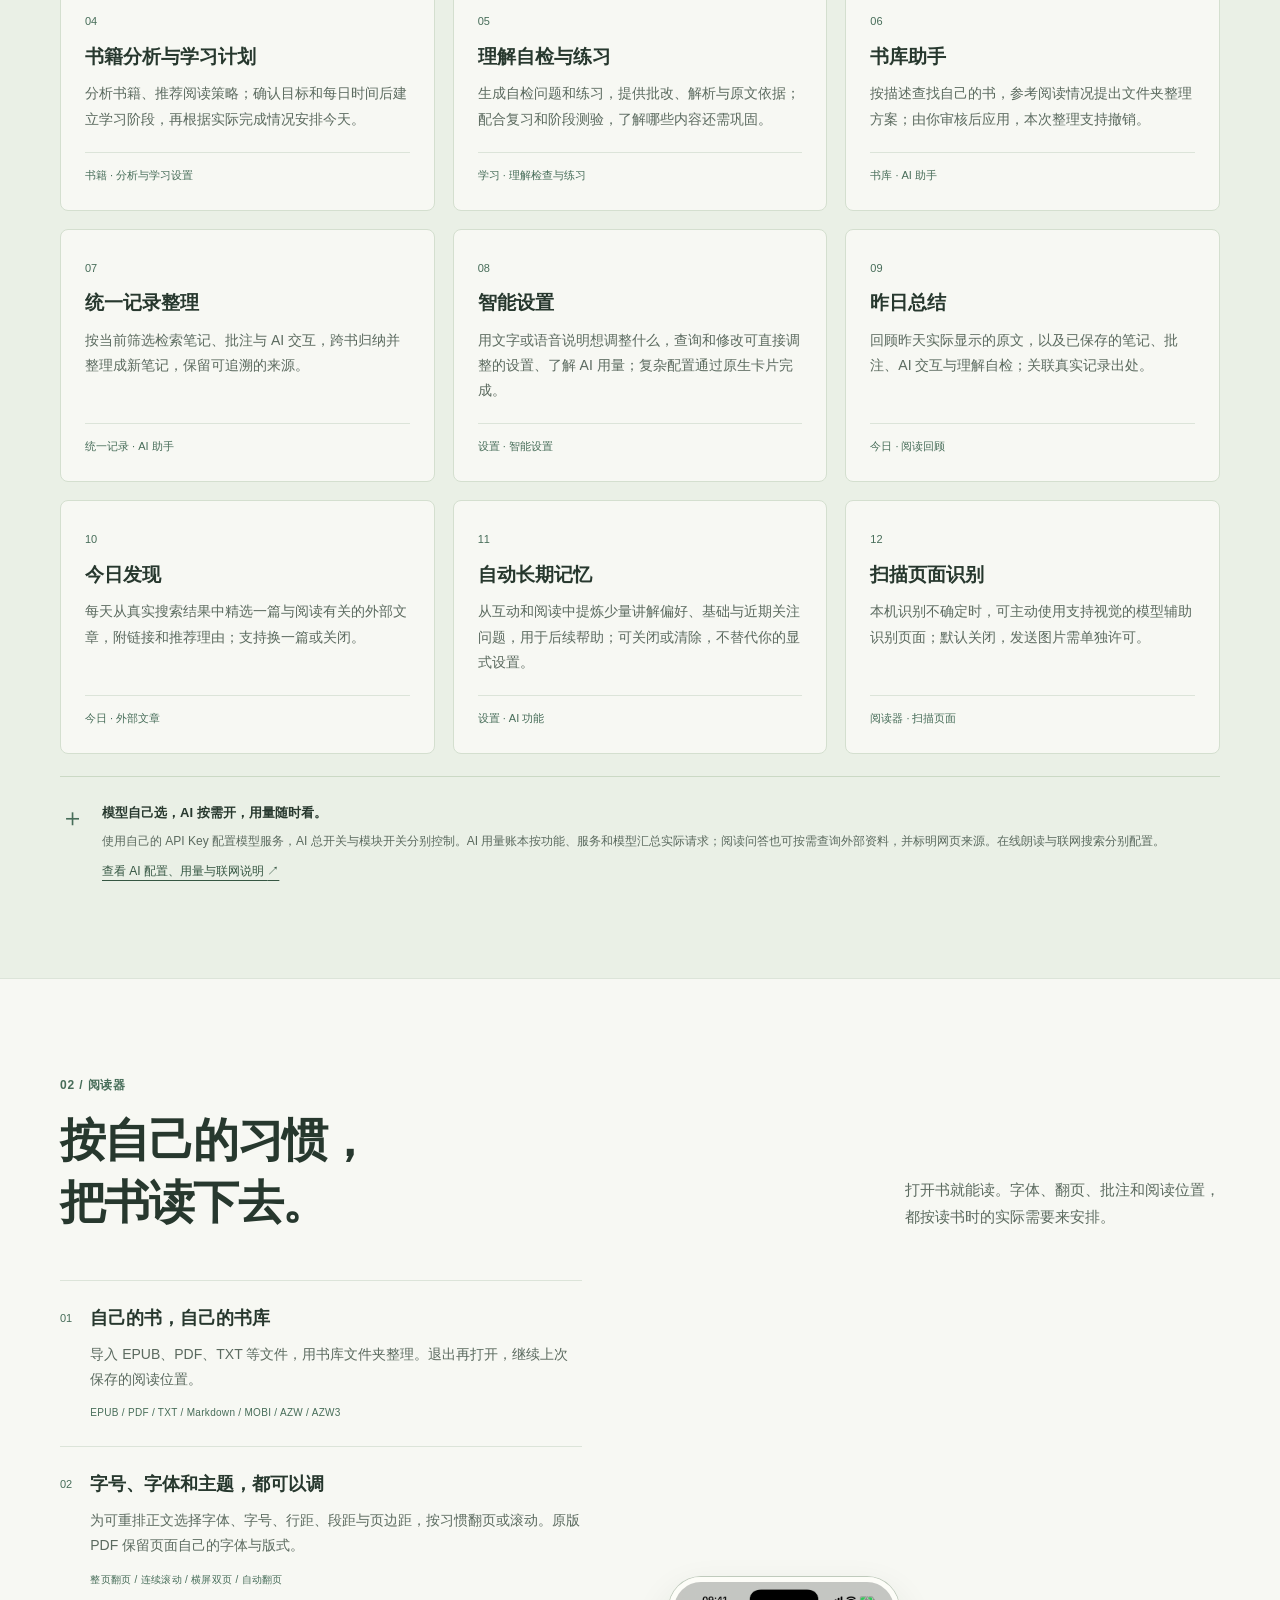
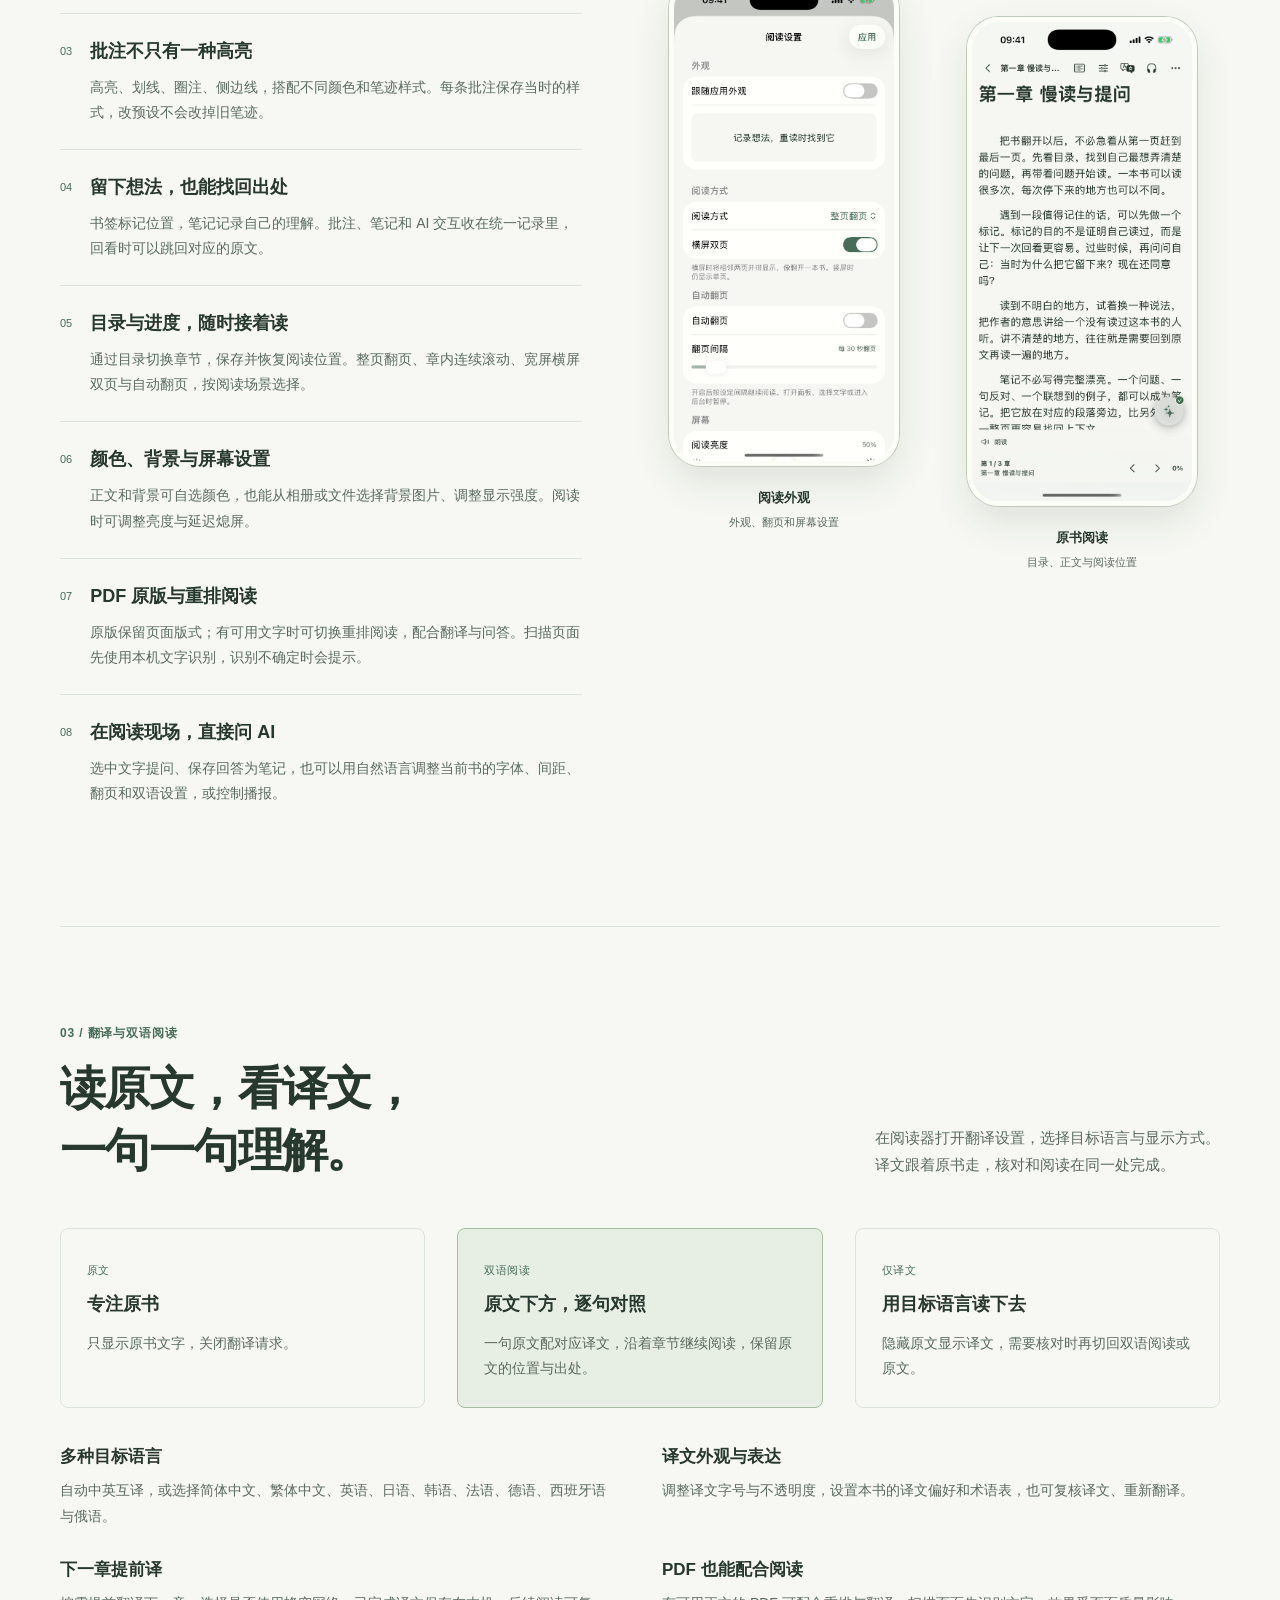
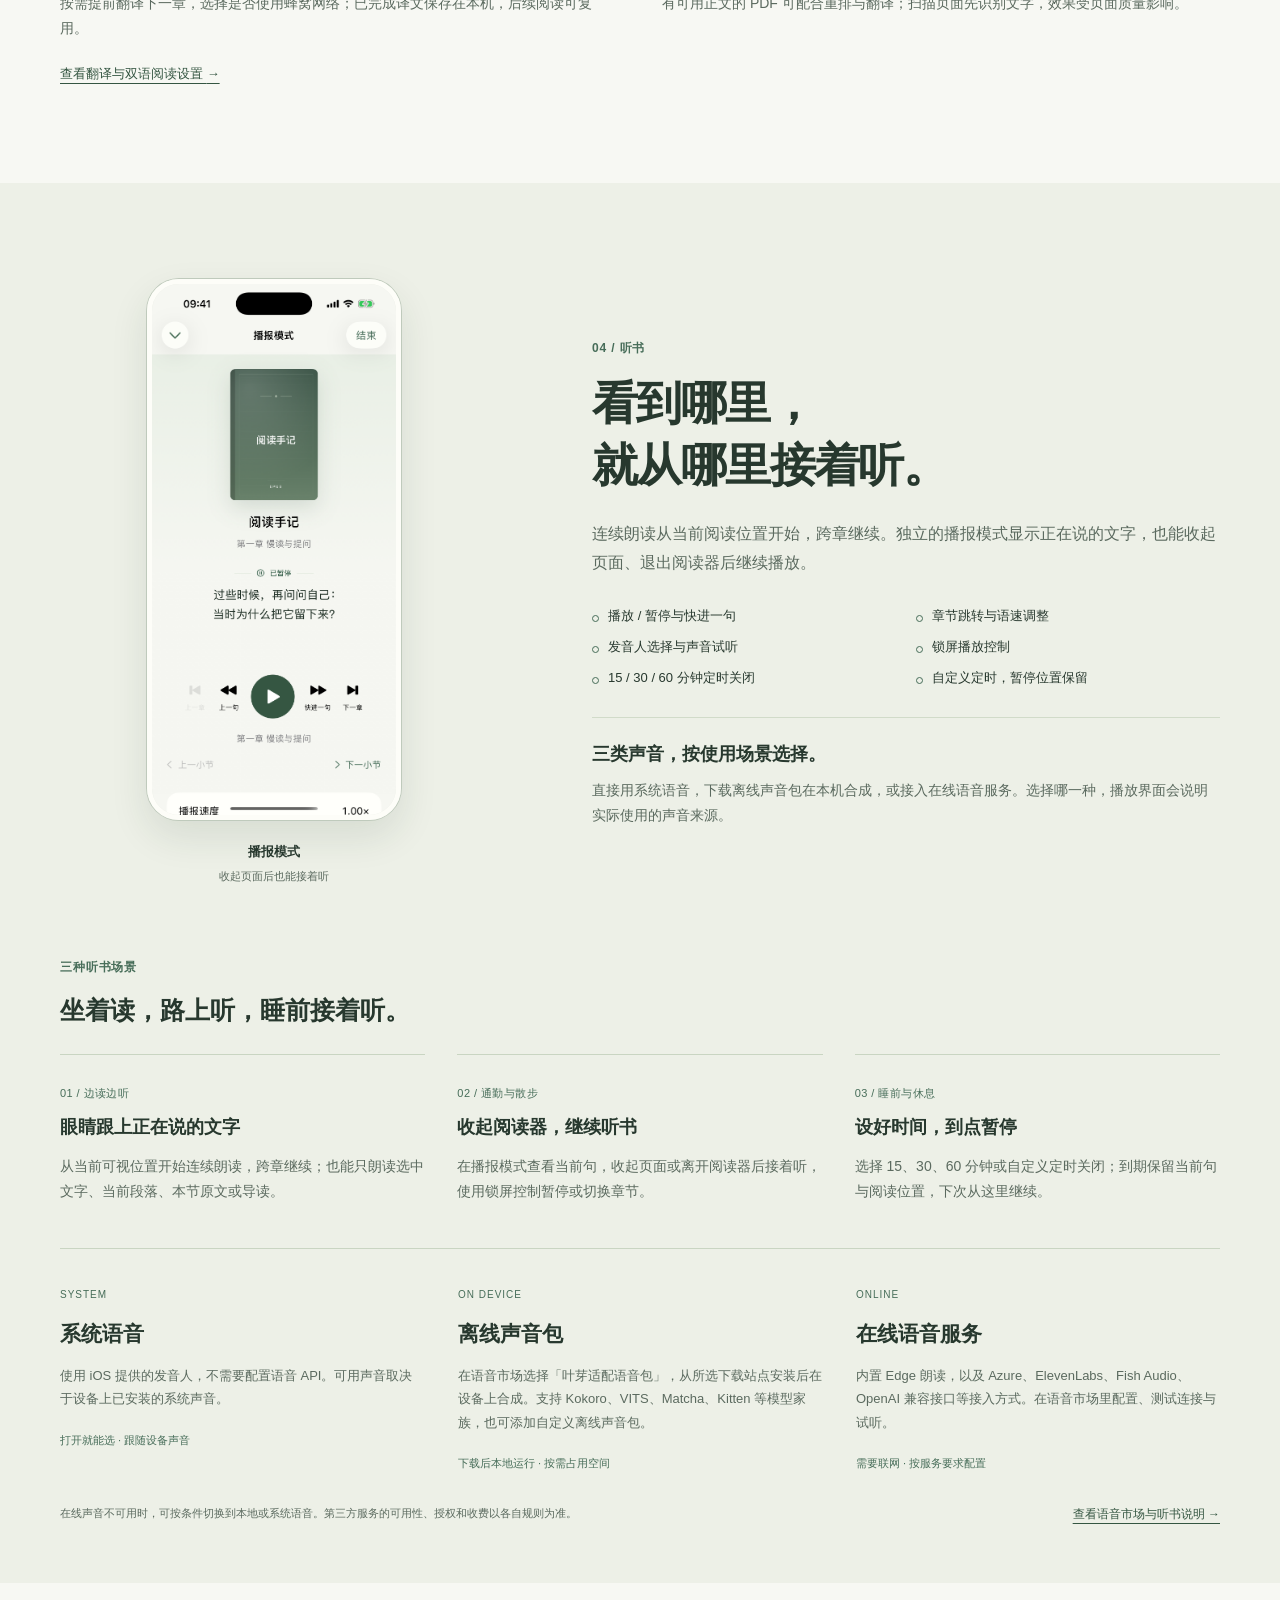
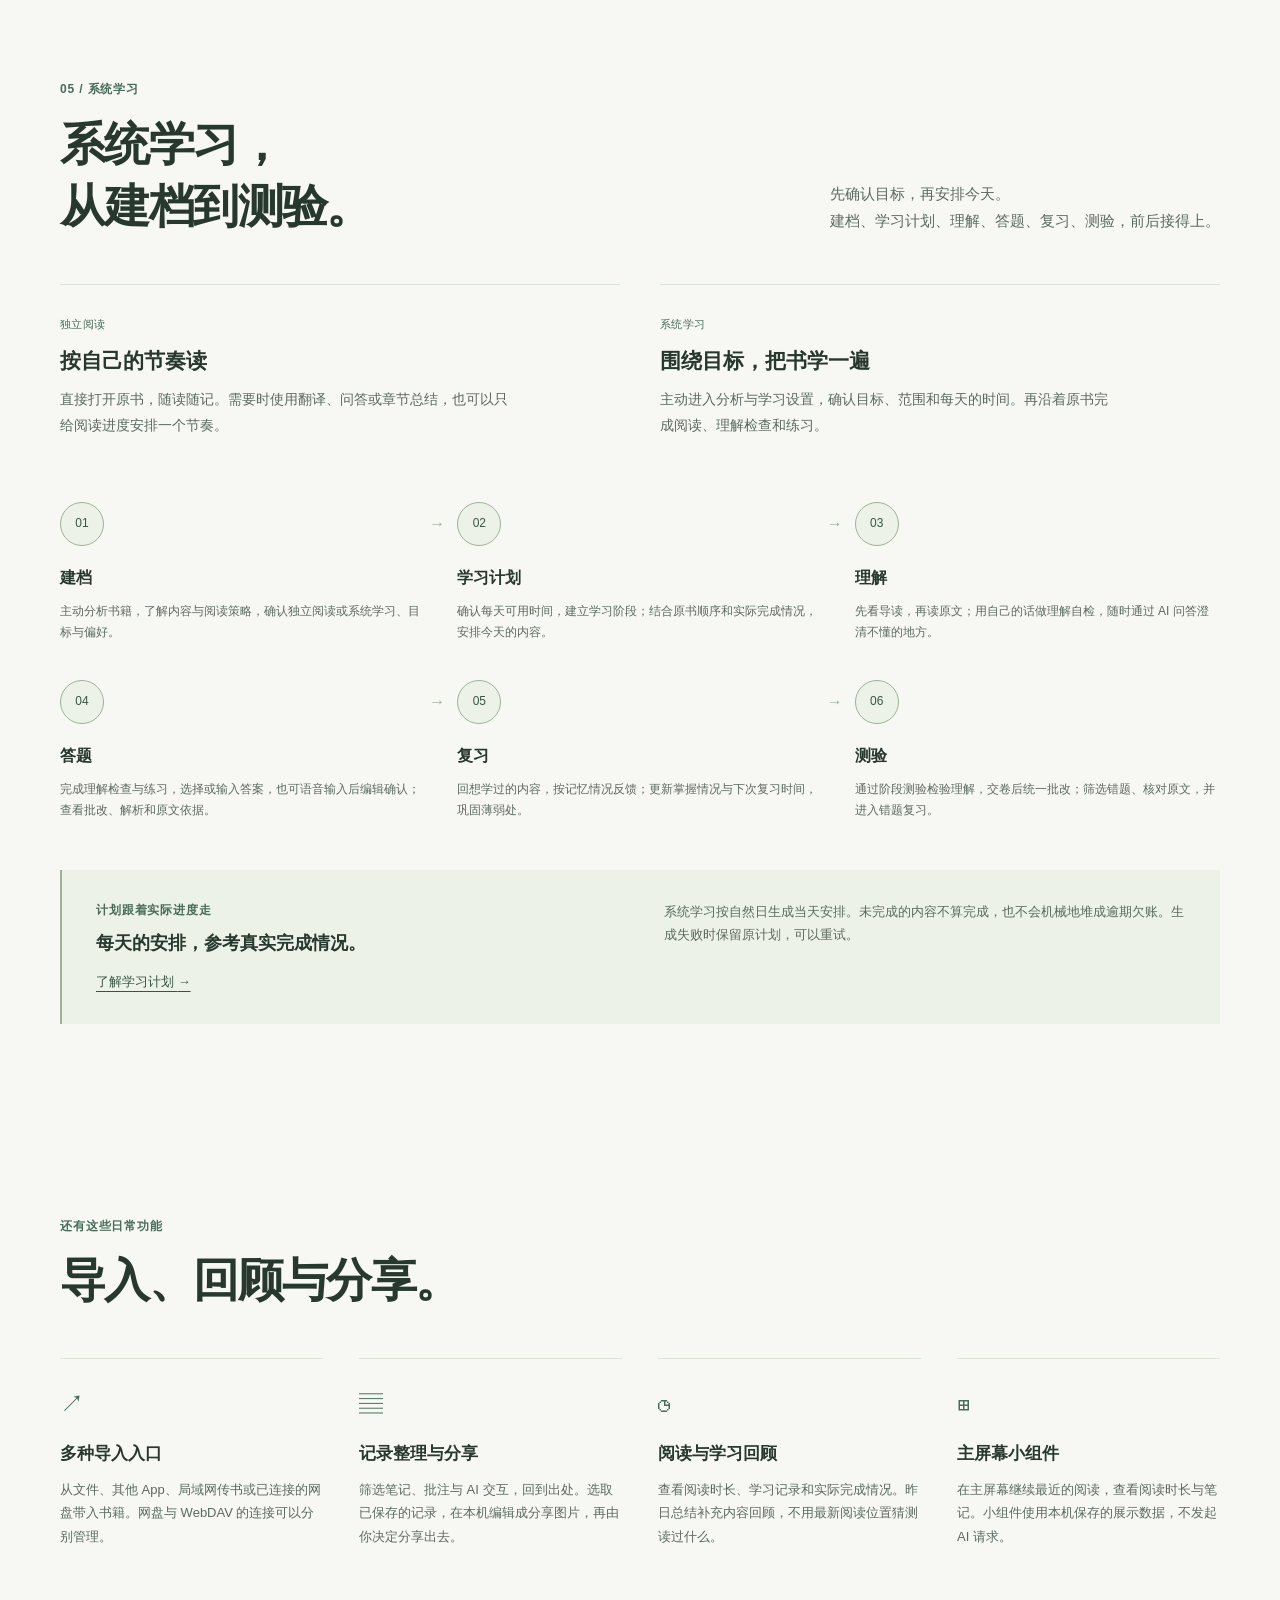
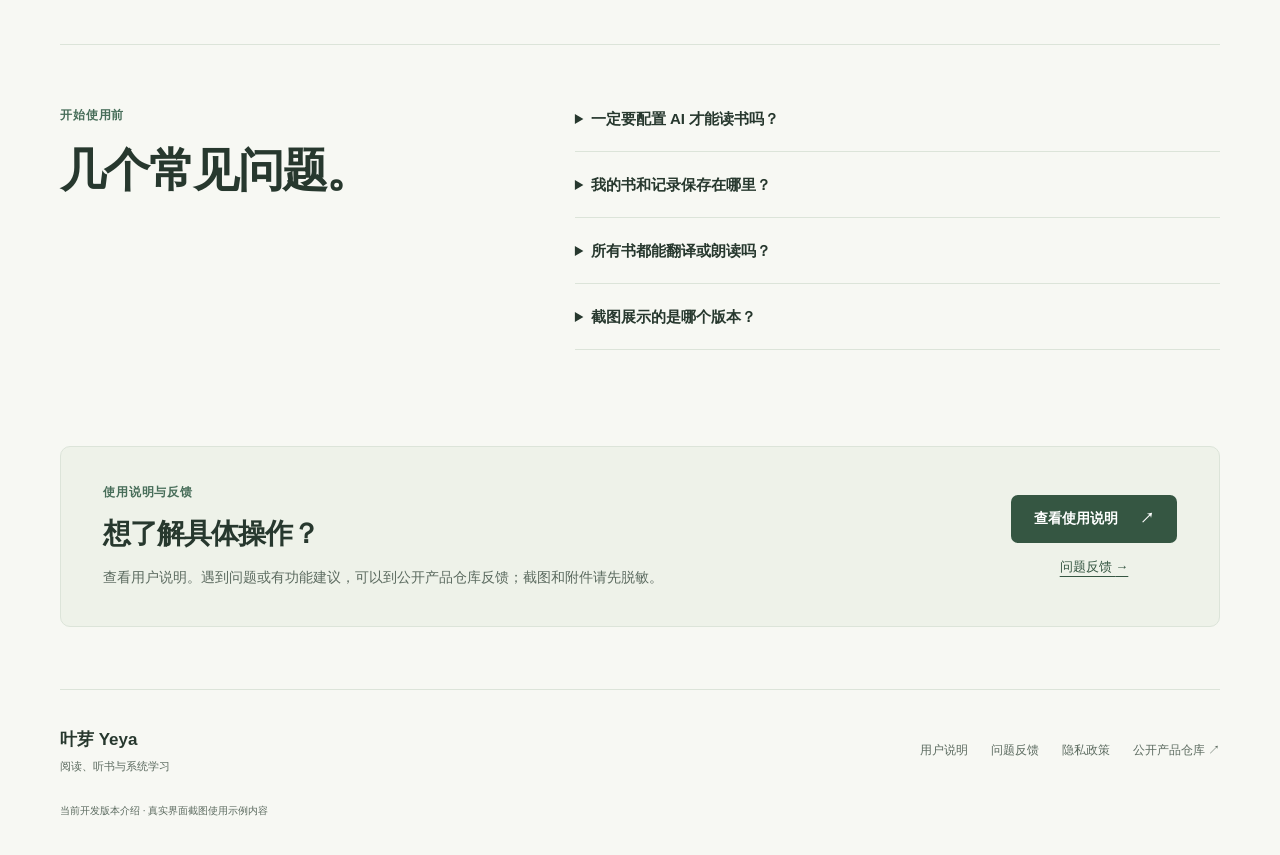
==== commit fd188fa8: "docs: add bilingual promo videos with real app operations" ====
--- a/docs/index.html
+++ b/docs/index.html
@@ -26,7 +26,7 @@
         <h1>让 AI 陪你，<br><span class="green">读懂一本书。</span></h1>
         <p class="hero-lede">带上自己的书，把 AI 放进阅读现场：解释难点、翻译原文、整理笔记；再从建档与学习计划开始，接着理解、答题、复习和测验。</p>
         <p class="hero-details">12 个 AI 模块 · 完整阅读器 · 双语阅读 · 三种听书场景</p>
-        <div class="actions"><a class="button primary" href="#ai">查看全部 AI 功能 <span aria-hidden="true">↓</span></a><a class="button secondary" href="#study">了解学习流程 <span aria-hidden="true">→</span></a></div>
+        <div class="actions"><a class="button primary" href="videos.html">观看功能演示 <span aria-hidden="true">→</span></a><a class="button secondary" href="#ai">查看全部 AI 功能 <span aria-hidden="true">↓</span></a></div>
         <p class="status-note">当前开发版本介绍。公开获取方式将在确认后公布。</p>
       </div>
       <div class="hero-showcase">
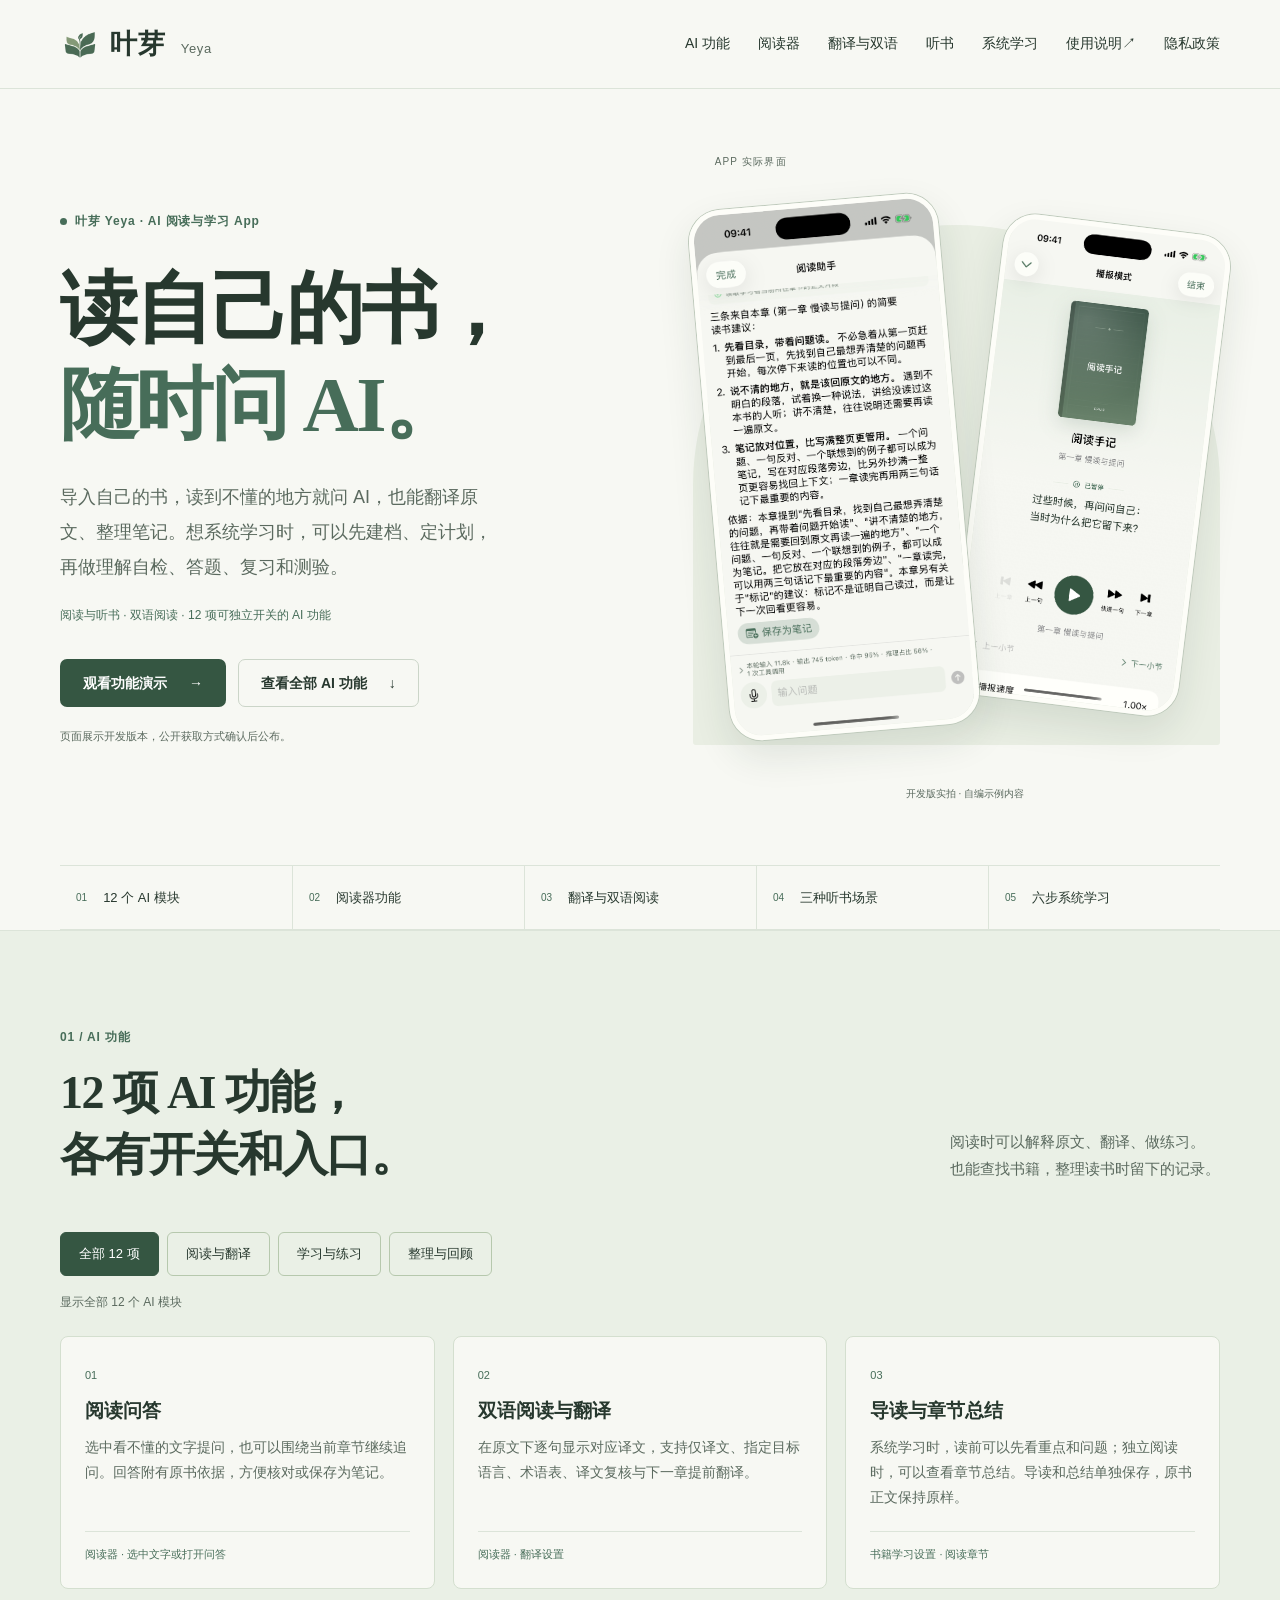
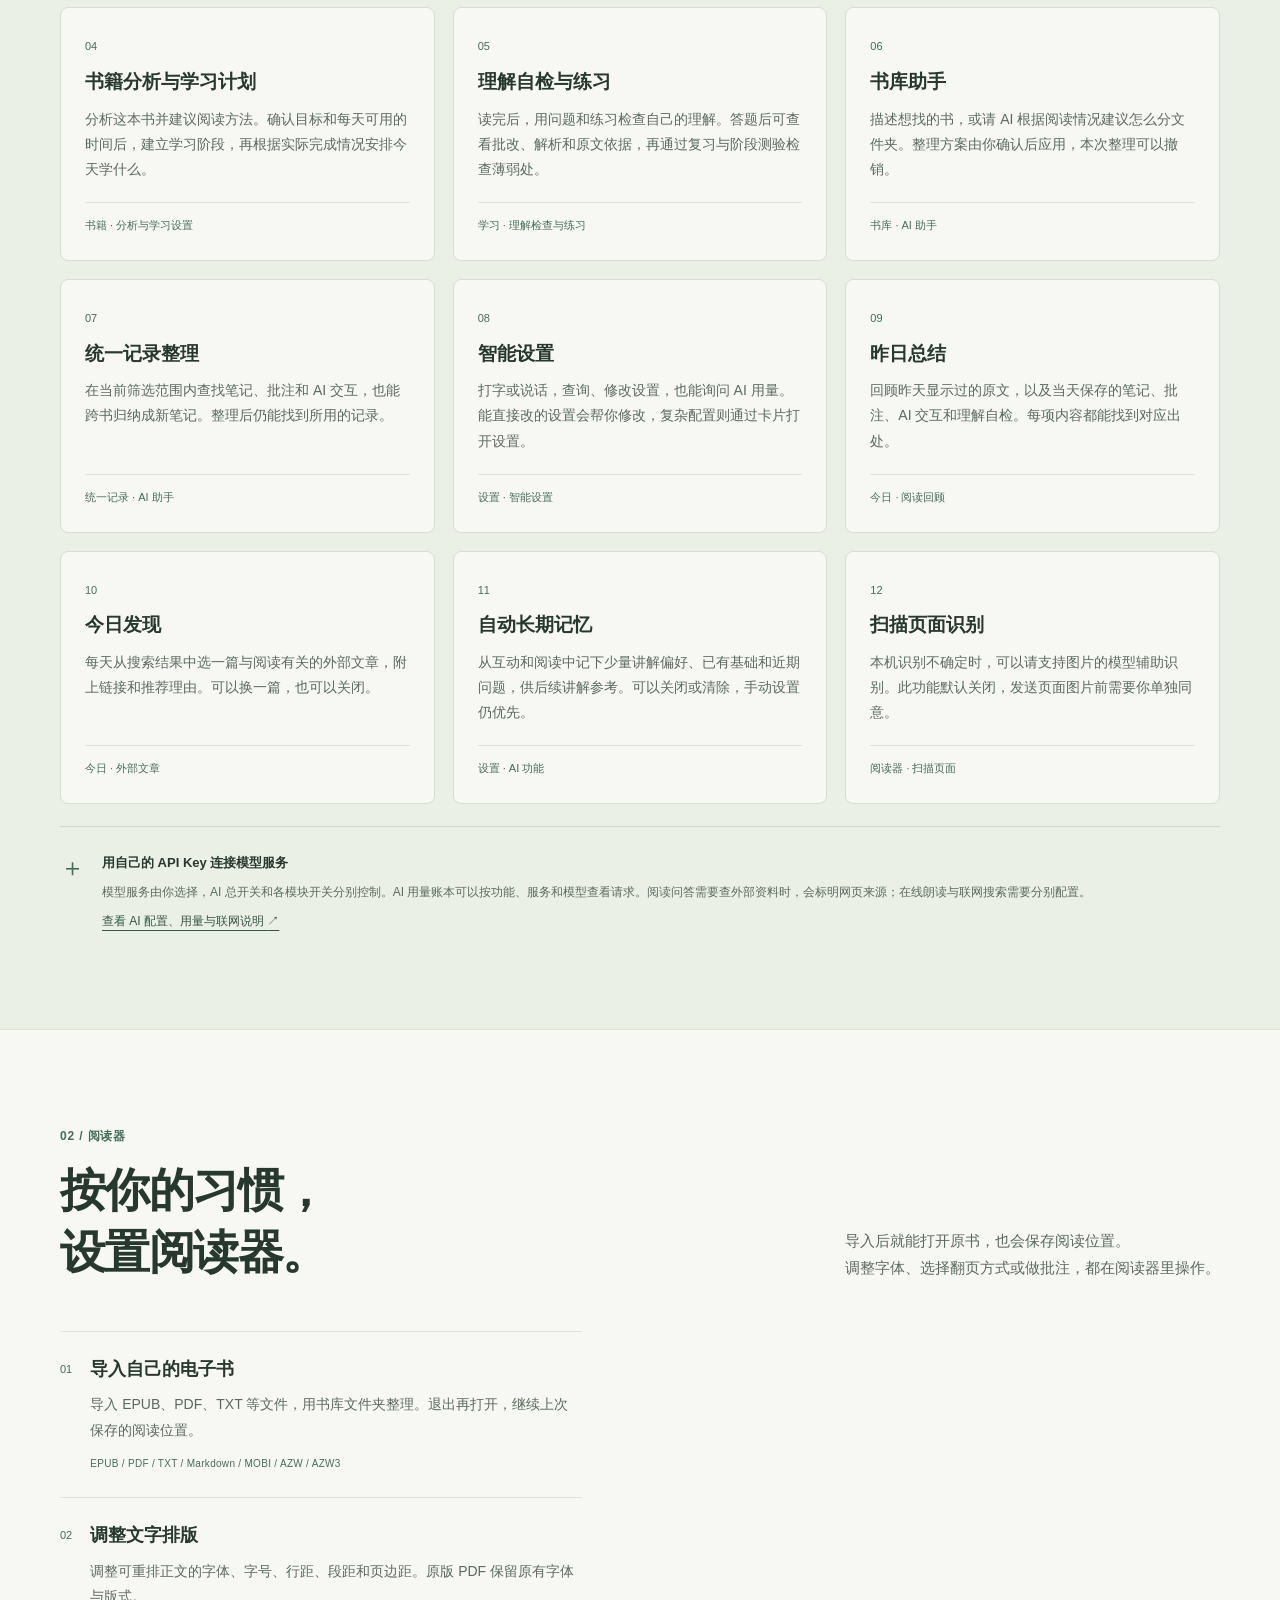
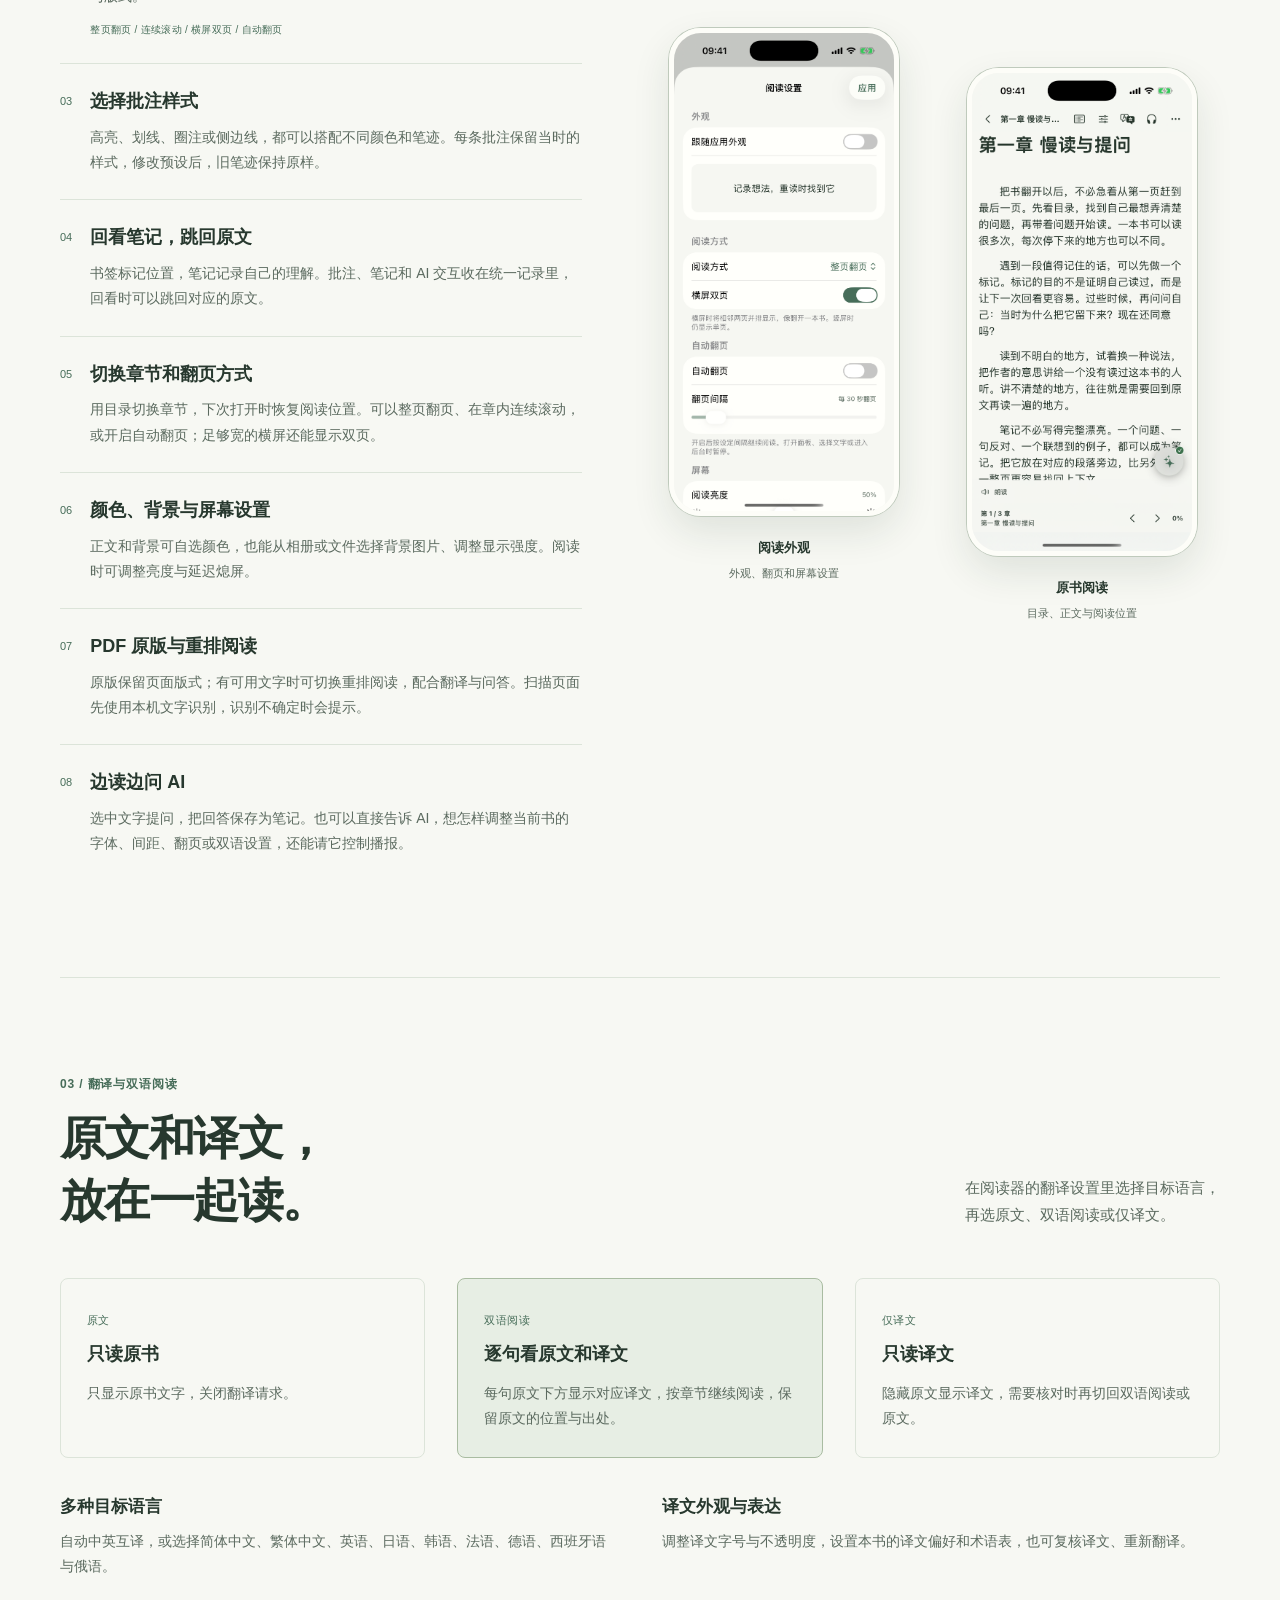
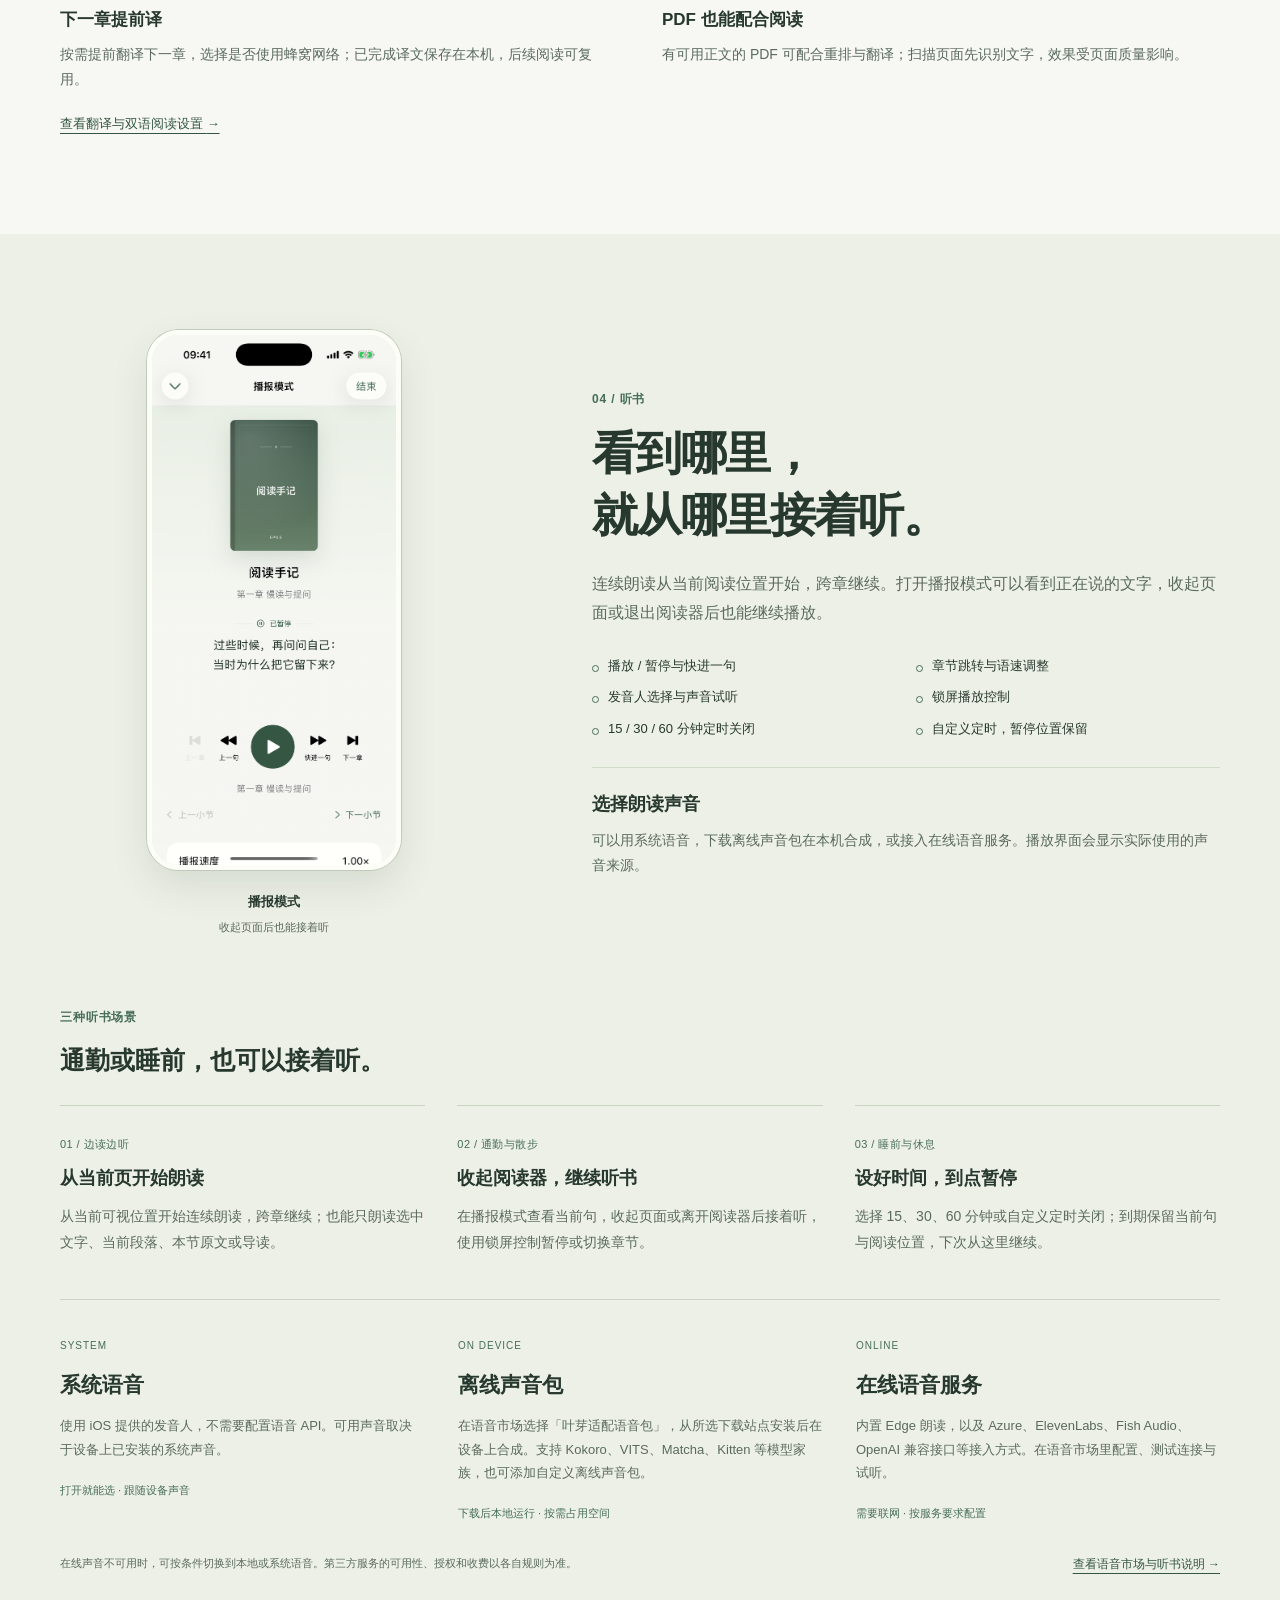
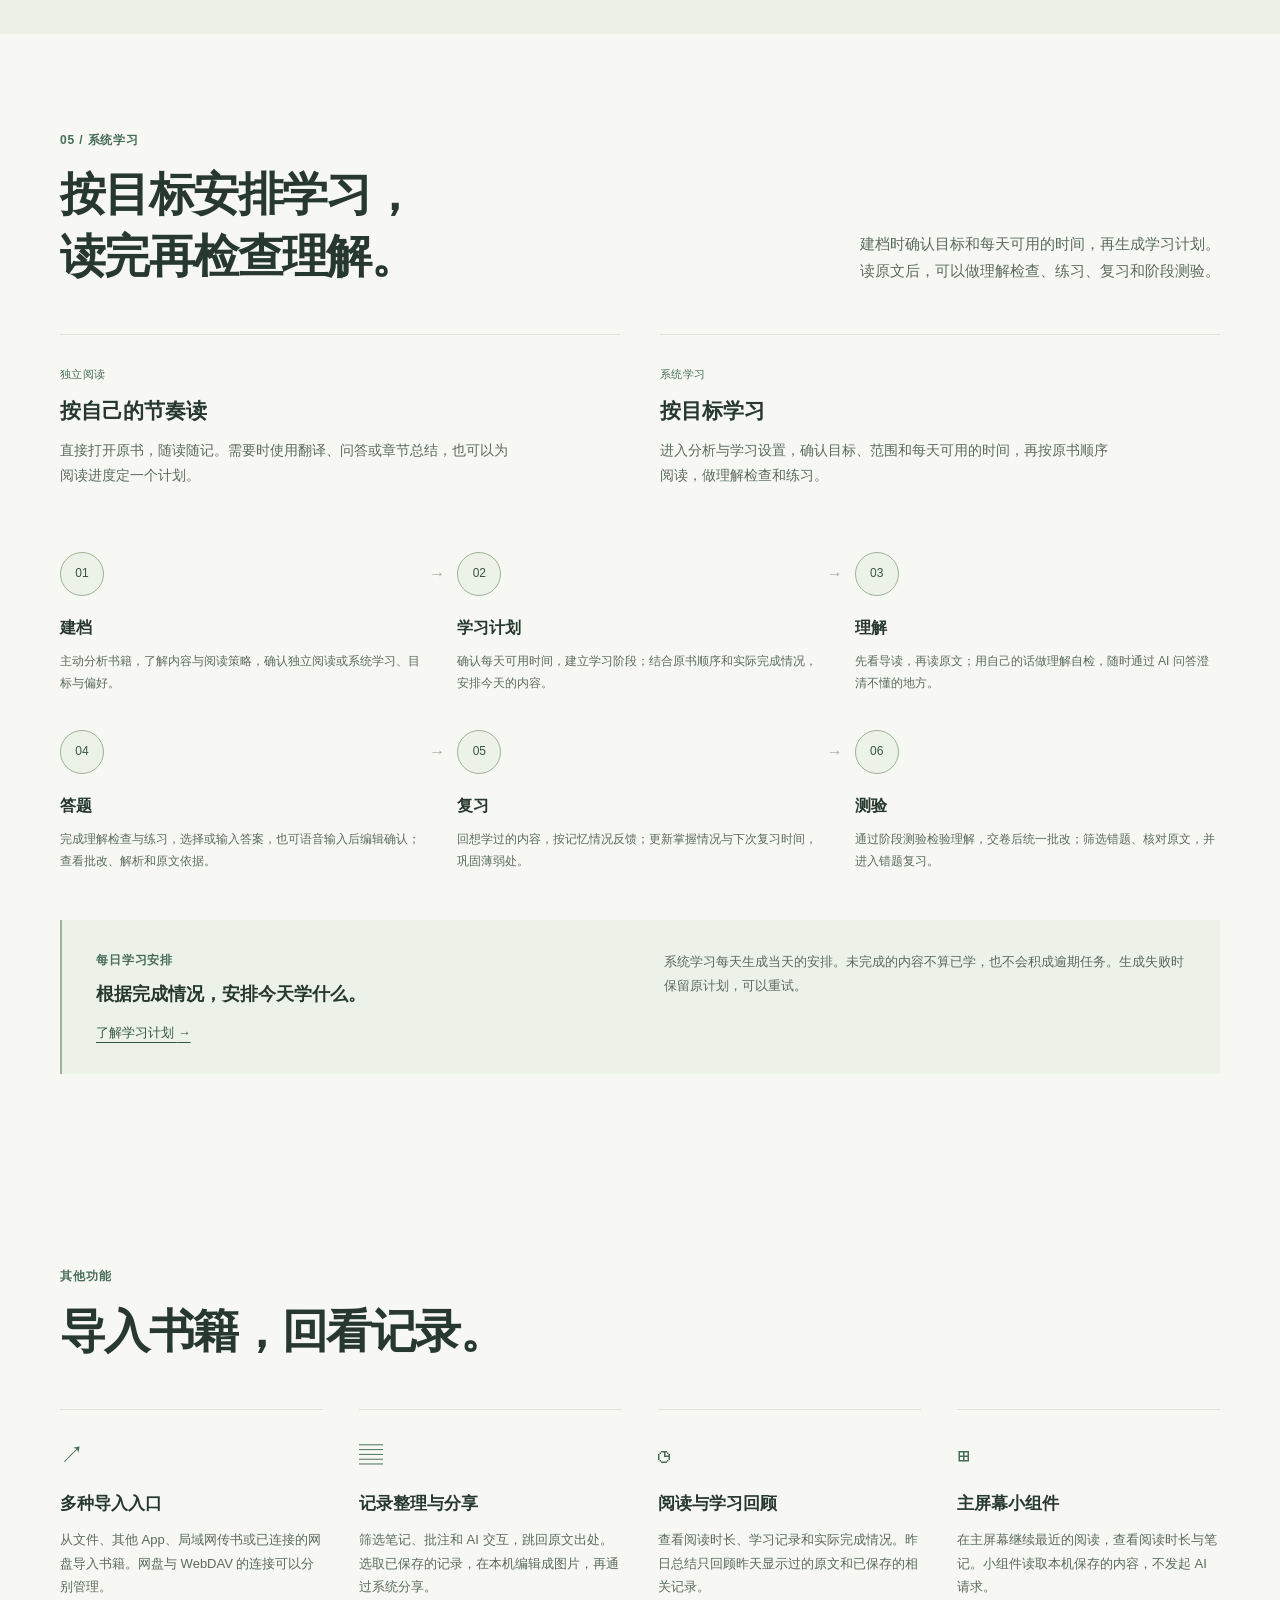
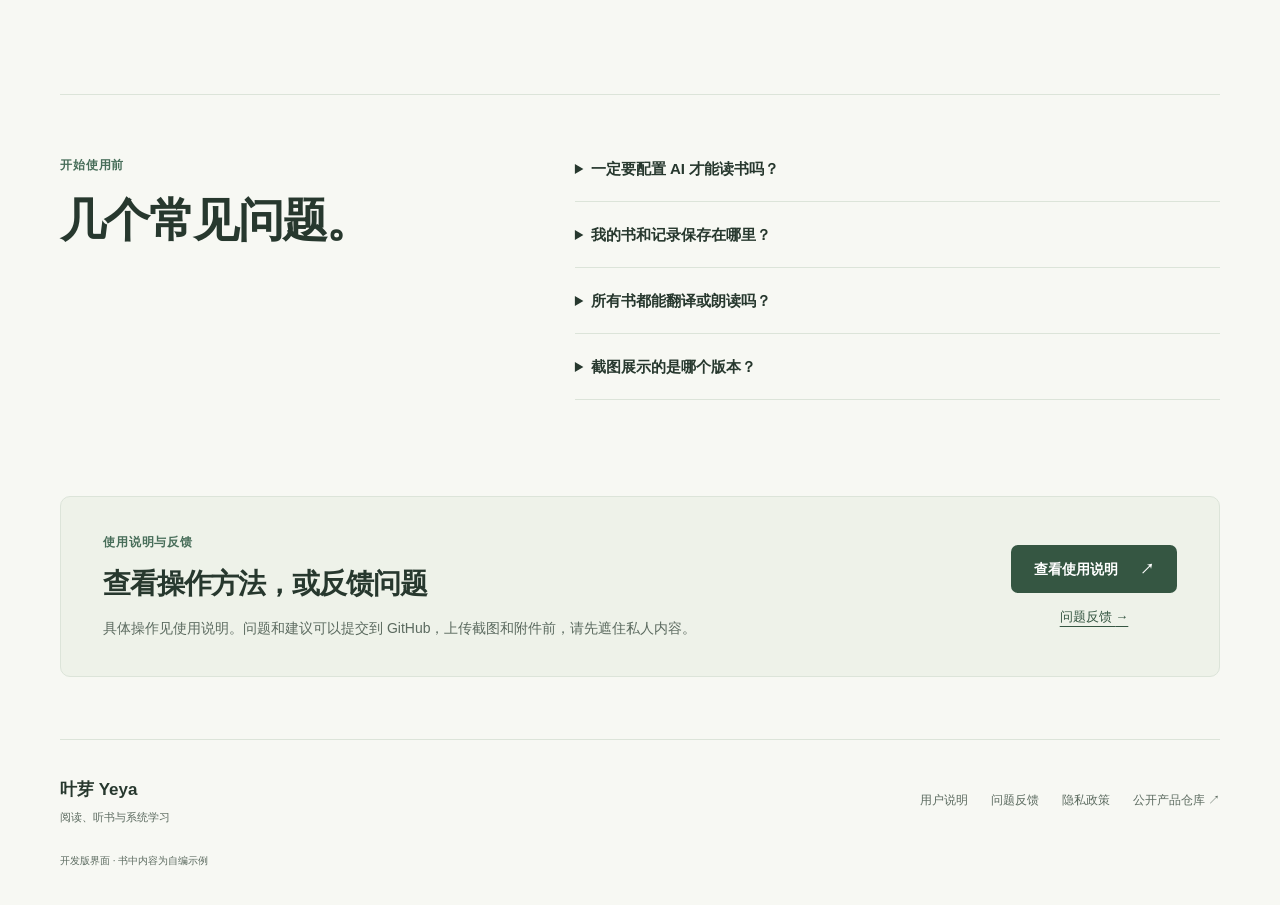
==== commit fe9999a5: "docs: 改写官网文案，减少套话与内部术语" ====
--- a/docs/index.html
+++ b/docs/index.html
@@ -3,7 +3,7 @@
 <head>
   <meta charset="utf-8">
   <meta name="viewport" content="width=device-width, initial-scale=1">
-  <meta name="description" content="叶芽 Yeya：让 AI 陪你读懂自己的书。了解 12 个 AI 功能模块、完整阅读器、翻译与双语阅读、三种听书场景，以及从建档到测验的学习流程。">
+  <meta name="description" content="叶芽 Yeya 是一款阅读与学习 App。导入自己的书，边读边问 AI，也能翻译、听书、记笔记，或按学习计划做练习和复习。12 项 AI 功能可分别开启或关闭。">
   <meta name="theme-color" content="#476d59">
   <title>叶芽 Yeya · AI 阅读、听书与系统学习</title>
   <link rel="icon" href="assets/yeya-icon.png" type="image/png">
@@ -23,11 +23,11 @@
     <section class="hero wrap">
       <div class="hero-copy">
         <p class="eyebrow"><span class="seed-dot" aria-hidden="true"></span> 叶芽 Yeya · AI 阅读与学习 App</p>
-        <h1>让 AI 陪你，<br><span class="green">读懂一本书。</span></h1>
-        <p class="hero-lede">带上自己的书，把 AI 放进阅读现场：解释难点、翻译原文、整理笔记；再从建档与学习计划开始，接着理解、答题、复习和测验。</p>
-        <p class="hero-details">12 个 AI 模块 · 完整阅读器 · 双语阅读 · 三种听书场景</p>
+        <h1>读自己的书，<br><span class="green">随时问 AI。</span></h1>
+        <p class="hero-lede">导入自己的书，读到不懂的地方就问 AI，也能翻译原文、整理笔记。想系统学习时，可以先建档、定计划，再做理解自检、答题、复习和测验。</p>
+        <p class="hero-details">阅读与听书 · 双语阅读 · 12 项可独立开关的 AI 功能</p>
         <div class="actions"><a class="button primary" href="videos.html">观看功能演示 <span aria-hidden="true">→</span></a><a class="button secondary" href="#ai">查看全部 AI 功能 <span aria-hidden="true">↓</span></a></div>
-        <p class="status-note">当前开发版本介绍。公开获取方式将在确认后公布。</p>
+        <p class="status-note">页面展示开发版本，公开获取方式确认后公布。</p>
       </div>
       <div class="hero-showcase">
         <span class="showcase-label">APP 实际界面</span>
@@ -39,38 +39,38 @@
     <div class="feature-index wrap" aria-label="功能概览"><a href="#ai"><span>01</span> 12 个 AI 模块</a><a href="#reader"><span>02</span> 阅读器功能</a><a href="#translation"><span>03</span> 翻译与双语阅读</a><a href="#listening"><span>04</span> 三种听书场景</a><a href="#study"><span>05</span> 六步系统学习</a></div>
 
     <section id="ai" class="ai-section"><div class="wrap section">
-      <div class="section-heading split-heading"><div><p class="eyebrow">01 / AI 功能全览</p><h2>从读懂一句话，<br>到学透一本书。</h2></div><p>12 个 AI 模块，覆盖阅读、翻译、学习与整理。<br class="desktop-only">每项都有自己的入口，也可以单独开启或关闭。</p></div>
-      <div class="ai-filters" role="group" aria-label="筛选 AI 功能"><button type="button" data-ai-filter="all" aria-pressed="true">全部 12 项</button><button type="button" data-ai-filter="reading" aria-pressed="false">阅读与翻译</button><button type="button" data-ai-filter="study" aria-pressed="false">学习与练习</button><button type="button" data-ai-filter="organize" aria-pressed="false">整理与陪伴</button></div>
+      <div class="section-heading split-heading"><div><p class="eyebrow">01 / AI 功能</p><h2>12 项 AI 功能，<br>各有开关和入口。</h2></div><p>阅读时可以解释原文、翻译、做练习。<br class="desktop-only">也能查找书籍，整理读书时留下的记录。</p></div>
+      <div class="ai-filters" role="group" aria-label="筛选 AI 功能"><button type="button" data-ai-filter="all" aria-pressed="true">全部 12 项</button><button type="button" data-ai-filter="reading" aria-pressed="false">阅读与翻译</button><button type="button" data-ai-filter="study" aria-pressed="false">学习与练习</button><button type="button" data-ai-filter="organize" aria-pressed="false">整理与回顾</button></div>
       <p class="filter-count" aria-live="polite">显示全部 12 个 AI 模块</p>
       <div class="ai-catalog">
-        <article class="ai-card" data-ai-category="reading"><span class="module-no">01</span><h3>阅读问答</h3><p>解释选中文字，围绕当前章节连续追问；结合原书依据回答，可回到正文核对并保存为笔记。</p><span class="entry-label">阅读器 · 选中文字或打开问答</span></article>
+        <article class="ai-card" data-ai-category="reading"><span class="module-no">01</span><h3>阅读问答</h3><p>选中看不懂的文字提问，也可以围绕当前章节继续追问。回答附有原书依据，方便核对或保存为笔记。</p><span class="entry-label">阅读器 · 选中文字或打开问答</span></article>
         <article class="ai-card" data-ai-category="reading"><span class="module-no">02</span><h3>双语阅读与翻译</h3><p>在原文下逐句显示对应译文，支持仅译文、指定目标语言、术语表、译文复核与下一章提前翻译。</p><span class="entry-label">阅读器 · 翻译设置</span></article>
-        <article class="ai-card" data-ai-category="reading"><span class="module-no">03</span><h3>导读与章节总结</h3><p>系统学习读前看重点和问题，独立阅读查看章节内容总结；生成内容与原书正文分别保留。</p><span class="entry-label">书籍学习设置 · 阅读章节</span></article>
-        <article class="ai-card" data-ai-category="study"><span class="module-no">04</span><h3>书籍分析与学习计划</h3><p>分析书籍、推荐阅读策略；确认目标和每日时间后建立学习阶段，再根据实际完成情况安排今天。</p><span class="entry-label">书籍 · 分析与学习设置</span></article>
-        <article class="ai-card" data-ai-category="study"><span class="module-no">05</span><h3>理解自检与练习</h3><p>生成自检问题和练习，提供批改、解析与原文依据；配合复习和阶段测验，了解哪些内容还需巩固。</p><span class="entry-label">学习 · 理解检查与练习</span></article>
-        <article class="ai-card" data-ai-category="organize"><span class="module-no">06</span><h3>书库助手</h3><p>按描述查找自己的书，参考阅读情况提出文件夹整理方案；由你审核后应用，本次整理支持撤销。</p><span class="entry-label">书库 · AI 助手</span></article>
-        <article class="ai-card" data-ai-category="organize"><span class="module-no">07</span><h3>统一记录整理</h3><p>按当前筛选检索笔记、批注与 AI 交互，跨书归纳并整理成新笔记，保留可追溯的来源。</p><span class="entry-label">统一记录 · AI 助手</span></article>
-        <article class="ai-card" data-ai-category="organize"><span class="module-no">08</span><h3>智能设置</h3><p>用文字或语音说明想调整什么，查询和修改可直接调整的设置、了解 AI 用量；复杂配置通过原生卡片完成。</p><span class="entry-label">设置 · 智能设置</span></article>
-        <article class="ai-card" data-ai-category="organize"><span class="module-no">09</span><h3>昨日总结</h3><p>回顾昨天实际显示的原文，以及已保存的笔记、批注、AI 交互与理解自检；关联真实记录出处。</p><span class="entry-label">今日 · 阅读回顾</span></article>
-        <article class="ai-card" data-ai-category="organize"><span class="module-no">10</span><h3>今日发现</h3><p>每天从真实搜索结果中精选一篇与阅读有关的外部文章，附链接和推荐理由；支持换一篇或关闭。</p><span class="entry-label">今日 · 外部文章</span></article>
-        <article class="ai-card" data-ai-category="organize"><span class="module-no">11</span><h3>自动长期记忆</h3><p>从互动和阅读中提炼少量讲解偏好、基础与近期关注问题，用于后续帮助；可关闭或清除，不替代你的显式设置。</p><span class="entry-label">设置 · AI 功能</span></article>
-        <article class="ai-card" data-ai-category="reading"><span class="module-no">12</span><h3>扫描页面识别</h3><p>本机识别不确定时，可主动使用支持视觉的模型辅助识别页面；默认关闭，发送图片需单独许可。</p><span class="entry-label">阅读器 · 扫描页面</span></article>
+        <article class="ai-card" data-ai-category="reading"><span class="module-no">03</span><h3>导读与章节总结</h3><p>系统学习时，读前可以先看重点和问题；独立阅读时，可以查看章节总结。导读和总结单独保存，原书正文保持原样。</p><span class="entry-label">书籍学习设置 · 阅读章节</span></article>
+        <article class="ai-card" data-ai-category="study"><span class="module-no">04</span><h3>书籍分析与学习计划</h3><p>分析这本书并建议阅读方法。确认目标和每天可用的时间后，建立学习阶段，再根据实际完成情况安排今天学什么。</p><span class="entry-label">书籍 · 分析与学习设置</span></article>
+        <article class="ai-card" data-ai-category="study"><span class="module-no">05</span><h3>理解自检与练习</h3><p>读完后，用问题和练习检查自己的理解。答题后可查看批改、解析和原文依据，再通过复习与阶段测验检查薄弱处。</p><span class="entry-label">学习 · 理解检查与练习</span></article>
+        <article class="ai-card" data-ai-category="organize"><span class="module-no">06</span><h3>书库助手</h3><p>描述想找的书，或请 AI 根据阅读情况建议怎么分文件夹。整理方案由你确认后应用，本次整理可以撤销。</p><span class="entry-label">书库 · AI 助手</span></article>
+        <article class="ai-card" data-ai-category="organize"><span class="module-no">07</span><h3>统一记录整理</h3><p>在当前筛选范围内查找笔记、批注和 AI 交互，也能跨书归纳成新笔记。整理后仍能找到所用的记录。</p><span class="entry-label">统一记录 · AI 助手</span></article>
+        <article class="ai-card" data-ai-category="organize"><span class="module-no">08</span><h3>智能设置</h3><p>打字或说话，查询、修改设置，也能询问 AI 用量。能直接改的设置会帮你修改，复杂配置则通过卡片打开设置。</p><span class="entry-label">设置 · 智能设置</span></article>
+        <article class="ai-card" data-ai-category="organize"><span class="module-no">09</span><h3>昨日总结</h3><p>回顾昨天显示过的原文，以及当天保存的笔记、批注、AI 交互和理解自检。每项内容都能找到对应出处。</p><span class="entry-label">今日 · 阅读回顾</span></article>
+        <article class="ai-card" data-ai-category="organize"><span class="module-no">10</span><h3>今日发现</h3><p>每天从搜索结果中选一篇与阅读有关的外部文章，附上链接和推荐理由。可以换一篇，也可以关闭。</p><span class="entry-label">今日 · 外部文章</span></article>
+        <article class="ai-card" data-ai-category="organize"><span class="module-no">11</span><h3>自动长期记忆</h3><p>从互动和阅读中记下少量讲解偏好、已有基础和近期问题，供后续讲解参考。可以关闭或清除，手动设置仍优先。</p><span class="entry-label">设置 · AI 功能</span></article>
+        <article class="ai-card" data-ai-category="reading"><span class="module-no">12</span><h3>扫描页面识别</h3><p>本机识别不确定时，可以请支持图片的模型辅助识别。此功能默认关闭，发送页面图片前需要你单独同意。</p><span class="entry-label">阅读器 · 扫描页面</span></article>
       </div>
-      <div class="ai-control-note"><span class="control-symbol" aria-hidden="true">＋</span><div><strong>模型自己选，AI 按需开，用量随时看。</strong><p>使用自己的 API Key 配置模型服务，AI 总开关与模块开关分别控制。AI 用量账本按功能、服务和模型汇总实际请求；阅读问答也可按需查询外部资料，并标明网页来源。在线朗读与联网搜索分别配置。</p><a href="guide.html#ai">查看 AI 配置、用量与联网说明 <span aria-hidden="true">↗</span></a></div></div>
+      <div class="ai-control-note"><span class="control-symbol" aria-hidden="true">＋</span><div><strong>用自己的 API Key 连接模型服务</strong><p>模型服务由你选择，AI 总开关和各模块开关分别控制。AI 用量账本可以按功能、服务和模型查看请求。阅读问答需要查外部资料时，会标明网页来源；在线朗读与联网搜索需要分别配置。</p><a href="guide.html#ai">查看 AI 配置、用量与联网说明 <span aria-hidden="true">↗</span></a></div></div>
     </div></section>
 
     <section id="reader" class="section wrap">
-      <div class="section-heading split-heading"><div><p class="eyebrow">02 / 阅读器</p><h2>按自己的习惯，<br>把书读下去。</h2></div><p>打开书就能读。字体、翻页、批注和阅读位置，<br class="desktop-only">都按读书时的实际需要来安排。</p></div>
+      <div class="section-heading split-heading"><div><p class="eyebrow">02 / 阅读器</p><h2>按你的习惯，<br>设置阅读器。</h2></div><p>导入后就能打开原书，也会保存阅读位置。<br class="desktop-only">调整字体、选择翻页方式或做批注，都在阅读器里操作。</p></div>
       <div class="reader-layout">
         <div class="reader-copy">
-          <article class="feature-row"><span class="feature-number">01</span><div><h3>自己的书，自己的书库</h3><p>导入 EPUB、PDF、TXT 等文件，用书库文件夹整理。退出再打开，继续上次保存的阅读位置。</p><span class="format-list">EPUB / PDF / TXT / Markdown / MOBI / AZW / AZW3</span></div></article>
-          <article class="feature-row"><span class="feature-number">02</span><div><h3>字号、字体和主题，都可以调</h3><p>为可重排正文选择字体、字号、行距、段距与页边距，按习惯翻页或滚动。原版 PDF 保留页面自己的字体与版式。</p><span class="format-list">整页翻页 / 连续滚动 / 横屏双页 / 自动翻页</span></div></article>
-          <article class="feature-row"><span class="feature-number">03</span><div><h3>批注不只有一种高亮</h3><p>高亮、划线、圈注、侧边线，搭配不同颜色和笔迹样式。每条批注保存当时的样式，改预设不会改掉旧笔迹。</p></div></article>
-          <article class="feature-row"><span class="feature-number">04</span><div><h3>留下想法，也能找回出处</h3><p>书签标记位置，笔记记录自己的理解。批注、笔记和 AI 交互收在统一记录里，回看时可以跳回对应的原文。</p></div></article>
-          <article class="feature-row"><span class="feature-number">05</span><div><h3>目录与进度，随时接着读</h3><p>通过目录切换章节，保存并恢复阅读位置。整页翻页、章内连续滚动、宽屏横屏双页与自动翻页，按阅读场景选择。</p></div></article>
+          <article class="feature-row"><span class="feature-number">01</span><div><h3>导入自己的电子书</h3><p>导入 EPUB、PDF、TXT 等文件，用书库文件夹整理。退出再打开，继续上次保存的阅读位置。</p><span class="format-list">EPUB / PDF / TXT / Markdown / MOBI / AZW / AZW3</span></div></article>
+          <article class="feature-row"><span class="feature-number">02</span><div><h3>调整文字排版</h3><p>调整可重排正文的字体、字号、行距、段距和页边距。原版 PDF 保留原有字体与版式。</p><span class="format-list">整页翻页 / 连续滚动 / 横屏双页 / 自动翻页</span></div></article>
+          <article class="feature-row"><span class="feature-number">03</span><div><h3>选择批注样式</h3><p>高亮、划线、圈注或侧边线，都可以搭配不同颜色和笔迹。每条批注保留当时的样式，修改预设后，旧笔迹保持原样。</p></div></article>
+          <article class="feature-row"><span class="feature-number">04</span><div><h3>回看笔记，跳回原文</h3><p>书签标记位置，笔记记录自己的理解。批注、笔记和 AI 交互收在统一记录里，回看时可以跳回对应的原文。</p></div></article>
+          <article class="feature-row"><span class="feature-number">05</span><div><h3>切换章节和翻页方式</h3><p>用目录切换章节，下次打开时恢复阅读位置。可以整页翻页、在章内连续滚动，或开启自动翻页；足够宽的横屏还能显示双页。</p></div></article>
           <article class="feature-row"><span class="feature-number">06</span><div><h3>颜色、背景与屏幕设置</h3><p>正文和背景可自选颜色，也能从相册或文件选择背景图片、调整显示强度。阅读时可调整亮度与延迟熄屏。</p></div></article>
           <article class="feature-row"><span class="feature-number">07</span><div><h3>PDF 原版与重排阅读</h3><p>原版保留页面版式；有可用文字时可切换重排阅读，配合翻译与问答。扫描页面先使用本机文字识别，识别不确定时会提示。</p></div></article>
-          <article class="feature-row"><span class="feature-number">08</span><div><h3>在阅读现场，直接问 AI</h3><p>选中文字提问、保存回答为笔记，也可以用自然语言调整当前书的字体、间距、翻页和双语设置，或控制播报。</p></div></article>
+          <article class="feature-row"><span class="feature-number">08</span><div><h3>边读边问 AI</h3><p>选中文字提问，把回答保存为笔记。也可以直接告诉 AI，想怎样调整当前书的字体、间距、翻页或双语设置，还能请它控制播报。</p></div></article>
         </div>
         <div class="reader-screens">
           <figure><button class="screen-button phone" type="button" data-screen="assets/screenshots/reader-settings.png" data-caption="阅读设置 · 外观、横屏双页与自动翻页" aria-label="放大阅读外观截图"><img src="assets/screenshots/reader-settings.png" width="1206" height="2622" loading="lazy" alt="叶芽阅读设置中的外观、横屏双页与自动翻页选项"></button><figcaption>阅读外观<span>外观、翻页和屏幕设置</span></figcaption></figure>
@@ -80,8 +80,8 @@
     </section>
 
     <section id="translation" class="section wrap translation-section">
-      <div class="section-heading split-heading"><div><p class="eyebrow">03 / 翻译与双语阅读</p><h2>读原文，看译文，<br>一句一句理解。</h2></div><p>在阅读器打开翻译设置，选择目标语言与显示方式。<br class="desktop-only">译文跟着原书走，核对和阅读在同一处完成。</p></div>
-      <div class="translation-modes"><article><span class="mode-label">原文</span><h3>专注原书</h3><p>只显示原书文字，关闭翻译请求。</p></article><article><span class="mode-label">双语阅读</span><h3>原文下方，逐句对照</h3><p>一句原文配对应译文，沿着章节继续阅读，保留原文的位置与出处。</p></article><article><span class="mode-label">仅译文</span><h3>用目标语言读下去</h3><p>隐藏原文显示译文，需要核对时再切回双语阅读或原文。</p></article></div>
+      <div class="section-heading split-heading"><div><p class="eyebrow">03 / 翻译与双语阅读</p><h2>原文和译文，<br>放在一起读。</h2></div><p>在阅读器的翻译设置里选择目标语言，<br class="desktop-only">再选原文、双语阅读或仅译文。</p></div>
+      <div class="translation-modes"><article><span class="mode-label">原文</span><h3>只读原书</h3><p>只显示原书文字，关闭翻译请求。</p></article><article><span class="mode-label">双语阅读</span><h3>逐句看原文和译文</h3><p>每句原文下方显示对应译文，按章节继续阅读，保留原文的位置与出处。</p></article><article><span class="mode-label">仅译文</span><h3>只读译文</h3><p>隐藏原文显示译文，需要核对时再切回双语阅读或原文。</p></article></div>
       <div class="translation-details"><article><h3>多种目标语言</h3><p>自动中英互译，或选择简体中文、繁体中文、英语、日语、韩语、法语、德语、西班牙语与俄语。</p></article><article><h3>译文外观与表达</h3><p>调整译文字号与不透明度，设置本书的译文偏好和术语表，也可复核译文、重新翻译。</p></article><article><h3>下一章提前译</h3><p>按需提前翻译下一章，选择是否使用蜂窝网络；已完成译文保存在本机，后续阅读可复用。</p></article><article><h3>PDF 也能配合阅读</h3><p>有可用正文的 PDF 可配合重排与翻译；扫描页面先识别文字，效果受页面质量影响。</p></article></div>
       <a class="text-link" href="guide.html#translation">查看翻译与双语阅读设置 <span aria-hidden="true">→</span></a>
     </section>
@@ -89,16 +89,16 @@
     <section id="listening" class="listening-section">
       <div class="wrap section listening-layout">
         <figure class="listening-screen"><button class="screen-button phone" type="button" data-screen="assets/screenshots/listening.png" data-caption="播报模式 · 播放、语速、章节与定时关闭" aria-label="放大听书播放界面"><img src="assets/screenshots/listening.png" width="1206" height="2622" loading="lazy" alt="叶芽播报模式的播放、章节、语速和定时控制"></button><figcaption>播报模式<span>收起页面后也能接着听</span></figcaption></figure>
-        <div class="listening-copy"><p class="eyebrow">04 / 听书</p><h2>看到哪里，<br>就从哪里接着听。</h2><p class="section-lede">连续朗读从当前阅读位置开始，跨章继续。独立的播报模式显示正在说的文字，也能收起页面、退出阅读器后继续播放。</p><ul class="listening-controls"><li>播放 / 暂停与快进一句</li><li>章节跳转与语速调整</li><li>发音人选择与声音试听</li><li>锁屏播放控制</li><li>15 / 30 / 60 分钟定时关闭</li><li>自定义定时，暂停位置保留</li></ul><div class="sound-intro"><h3>三类声音，按使用场景选择。</h3><p>直接用系统语音，下载离线声音包在本机合成，或接入在线语音服务。选择哪一种，播放界面会说明实际使用的声音来源。</p></div></div>
+        <div class="listening-copy"><p class="eyebrow">04 / 听书</p><h2>看到哪里，<br>就从哪里接着听。</h2><p class="section-lede">连续朗读从当前阅读位置开始，跨章继续。打开播报模式可以看到正在说的文字，收起页面或退出阅读器后也能继续播放。</p><ul class="listening-controls"><li>播放 / 暂停与快进一句</li><li>章节跳转与语速调整</li><li>发音人选择与声音试听</li><li>锁屏播放控制</li><li>15 / 30 / 60 分钟定时关闭</li><li>自定义定时，暂停位置保留</li></ul><div class="sound-intro"><h3>选择朗读声音</h3><p>可以用系统语音，下载离线声音包在本机合成，或接入在线语音服务。播放界面会显示实际使用的声音来源。</p></div></div>
       </div>
-      <div class="wrap listening-scenes"><div class="section-heading"><p class="eyebrow">三种听书场景</p><h3>坐着读，路上听，睡前接着听。</h3></div><div class="scene-grid"><article><span class="mode-label">01 / 边读边听</span><h3>眼睛跟上正在说的文字</h3><p>从当前可视位置开始连续朗读，跨章继续；也能只朗读选中文字、当前段落、本节原文或导读。</p></article><article><span class="mode-label">02 / 通勤与散步</span><h3>收起阅读器，继续听书</h3><p>在播报模式查看当前句，收起页面或离开阅读器后接着听，使用锁屏控制暂停或切换章节。</p></article><article><span class="mode-label">03 / 睡前与休息</span><h3>设好时间，到点暂停</h3><p>选择 15、30、60 分钟或自定义定时关闭；到期保留当前句与阅读位置，下次从这里继续。</p></article></div></div>
+      <div class="wrap listening-scenes"><div class="section-heading"><p class="eyebrow">三种听书场景</p><h3>通勤或睡前，也可以接着听。</h3></div><div class="scene-grid"><article><span class="mode-label">01 / 边读边听</span><h3>从当前页开始朗读</h3><p>从当前可视位置开始连续朗读，跨章继续；也能只朗读选中文字、当前段落、本节原文或导读。</p></article><article><span class="mode-label">02 / 通勤与散步</span><h3>收起阅读器，继续听书</h3><p>在播报模式查看当前句，收起页面或离开阅读器后接着听，使用锁屏控制暂停或切换章节。</p></article><article><span class="mode-label">03 / 睡前与休息</span><h3>设好时间，到点暂停</h3><p>选择 15、30、60 分钟或自定义定时关闭；到期保留当前句与阅读位置，下次从这里继续。</p></article></div></div>
       <div class="wrap sound-options"><article><span class="sound-kind">SYSTEM</span><h3>系统语音</h3><p>使用 iOS 提供的发音人，不需要配置语音 API。可用声音取决于设备上已安装的系统声音。</p><span class="sound-detail">打开就能选 · 跟随设备声音</span></article><article><span class="sound-kind">ON DEVICE</span><h3>离线声音包</h3><p>在语音市场选择「叶芽适配语音包」，从所选下载站点安装后在设备上合成。支持 Kokoro、VITS、Matcha、Kitten 等模型家族，也可添加自定义离线声音包。</p><span class="sound-detail">下载后本地运行 · 按需占用空间</span></article><article><span class="sound-kind">ONLINE</span><h3>在线语音服务</h3><p>内置 Edge 朗读，以及 Azure、ElevenLabs、Fish Audio、OpenAI 兼容接口等接入方式。在语音市场里配置、测试连接与试听。</p><span class="sound-detail">需要联网 · 按服务要求配置</span></article></div>
       <div class="wrap sound-footnote"><p>在线声音不可用时，可按条件切换到本地或系统语音。第三方服务的可用性、授权和收费以各自规则为准。</p><a class="text-link" href="guide.html#listening">查看语音市场与听书说明 <span aria-hidden="true">→</span></a></div>
     </section>
 
     <section id="study" class="section wrap study-section">
-      <div class="section-heading split-heading"><div><p class="eyebrow">05 / 系统学习</p><h2>系统学习，<br>从建档到测验。</h2></div><p>先确认目标，再安排今天。<br class="desktop-only">建档、学习计划、理解、答题、复习、测验，前后接得上。</p></div>
-      <div class="reading-modes"><article><span class="mode-label">独立阅读</span><h3>按自己的节奏读</h3><p>直接打开原书，随读随记。需要时使用翻译、问答或章节总结，也可以只给阅读进度安排一个节奏。</p></article><article><span class="mode-label">系统学习</span><h3>围绕目标，把书学一遍</h3><p>主动进入分析与学习设置，确认目标、范围和每天的时间。再沿着原书完成阅读、理解检查和练习。</p></article></div>
+      <div class="section-heading split-heading"><div><p class="eyebrow">05 / 系统学习</p><h2>按目标安排学习，<br>读完再检查理解。</h2></div><p>建档时确认目标和每天可用的时间，再生成学习计划。<br class="desktop-only">读原文后，可以做理解检查、练习、复习和阶段测验。</p></div>
+      <div class="reading-modes"><article><span class="mode-label">独立阅读</span><h3>按自己的节奏读</h3><p>直接打开原书，随读随记。需要时使用翻译、问答或章节总结，也可以为阅读进度定一个计划。</p></article><article><span class="mode-label">系统学习</span><h3>按目标学习</h3><p>进入分析与学习设置，确认目标、范围和每天可用的时间，再按原书顺序阅读，做理解检查和练习。</p></article></div>
       <ol class="study-flow">
         <li><span class="flow-step">01</span><h3>建档</h3><p>主动分析书籍，了解内容与阅读策略，确认独立阅读或系统学习、目标与偏好。</p></li>
         <li><span class="flow-step">02</span><h3>学习计划</h3><p>确认每天可用时间，建立学习阶段；结合原书顺序和实际完成情况，安排今天的内容。</p></li>
@@ -107,23 +107,23 @@
         <li><span class="flow-step">05</span><h3>复习</h3><p>回想学过的内容，按记忆情况反馈；更新掌握情况与下次复习时间，巩固薄弱处。</p></li>
         <li><span class="flow-step">06</span><h3>测验</h3><p>通过阶段测验检验理解，交卷后统一批改；筛选错题、核对原文，并进入错题复习。</p></li>
       </ol>
-      <div class="daily-plan-note"><div><span class="eyebrow">计划跟着实际进度走</span><h3>每天的安排，参考真实完成情况。</h3></div><p>系统学习按自然日生成当天安排。未完成的内容不算完成，也不会机械地堆成逾期欠账。生成失败时保留原计划，可以重试。</p><a class="text-link" href="guide.html#study">了解学习计划 <span aria-hidden="true">→</span></a></div>
+      <div class="daily-plan-note"><div><span class="eyebrow">每日学习安排</span><h3>根据完成情况，安排今天学什么。</h3></div><p>系统学习每天生成当天的安排。未完成的内容不算已学，也不会积成逾期任务。生成失败时保留原计划，可以重试。</p><a class="text-link" href="guide.html#study">了解学习计划 <span aria-hidden="true">→</span></a></div>
     </section>
 
     <section class="section wrap extras-section">
-      <div class="section-heading"><p class="eyebrow">还有这些日常功能</p><h2>导入、回顾与分享。</h2></div>
-      <div class="extras-grid"><article><span class="extra-mark" aria-hidden="true">↗</span><h3>多种导入入口</h3><p>从文件、其他 App、局域网传书或已连接的网盘带入书籍。网盘与 WebDAV 的连接可以分别管理。</p></article><article><span class="extra-mark" aria-hidden="true">▤</span><h3>记录整理与分享</h3><p>筛选笔记、批注与 AI 交互，回到出处。选取已保存的记录，在本机编辑成分享图片，再由你决定分享出去。</p></article><article><span class="extra-mark" aria-hidden="true">◷</span><h3>阅读与学习回顾</h3><p>查看阅读时长、学习记录和实际完成情况。昨日总结补充内容回顾，不用最新阅读位置猜测读过什么。</p></article><article><span class="extra-mark" aria-hidden="true">⊞</span><h3>主屏幕小组件</h3><p>在主屏幕继续最近的阅读，查看阅读时长与笔记。小组件使用本机保存的展示数据，不发起 AI 请求。</p></article></div>
+      <div class="section-heading"><p class="eyebrow">其他功能</p><h2>导入书籍，回看记录。</h2></div>
+      <div class="extras-grid"><article><span class="extra-mark" aria-hidden="true">↗</span><h3>多种导入入口</h3><p>从文件、其他 App、局域网传书或已连接的网盘导入书籍。网盘与 WebDAV 的连接可以分别管理。</p></article><article><span class="extra-mark" aria-hidden="true">▤</span><h3>记录整理与分享</h3><p>筛选笔记、批注和 AI 交互，跳回原文出处。选取已保存的记录，在本机编辑成图片，再通过系统分享。</p></article><article><span class="extra-mark" aria-hidden="true">◷</span><h3>阅读与学习回顾</h3><p>查看阅读时长、学习记录和实际完成情况。昨日总结只回顾昨天显示过的原文和已保存的相关记录。</p></article><article><span class="extra-mark" aria-hidden="true">⊞</span><h3>主屏幕小组件</h3><p>在主屏幕继续最近的阅读，查看阅读时长与笔记。小组件读取本机保存的内容，不发起 AI 请求。</p></article></div>
     </section>
 
     <section id="questions" class="section wrap faq-section"><div class="section-heading"><p class="eyebrow">开始使用前</p><h2>几个常见问题。</h2></div><div class="faq-list">
       <details><summary>一定要配置 AI 才能读书吗？</summary><p>不用。普通阅读、字体和主题设置、书签与批注都可以直接使用。AI 问答、翻译、分析和练习等功能需要配置自己选择的模型服务，并可以分别关闭。</p></details>
-      <details><summary>我的书和记录保存在哪里？</summary><p>导入后的书与阅读记录保存在本机。启用 AI 时，完成请求所需的内容会发送给所选模型服务；在线朗读也需要把相关文字发往语音服务。同步是另行选择的功能，使用前应核对连接、内容权限和服务规则。</p></details>
+      <details><summary>我的书和记录保存在哪里？</summary><p>导入后的书与阅读记录保存在本机。使用 AI 时，相关内容会发送给你选择的模型服务；在线朗读也需要把文字发送给语音服务。同步需要单独开启，使用前请核对连接、内容权限和服务规则。</p></details>
       <details><summary>所有书都能翻译或朗读吗？</summary><p>翻译与朗读需要可用的正文。EPUB、文本书和能够提取文字的 PDF 可以使用相应功能；扫描页面的识别质量、文件结构以及所选服务会影响实际效果。</p></details>
-      <details><summary>截图展示的是哪个版本？</summary><p>本页使用当前开发版本的真实界面，书中内容是为展示编写的示例。功能介绍不代表已上架版本承诺。目前没有经核验的公开下载地址，确认后会在官方产品仓库公布。</p></details>
+      <details><summary>截图展示的是哪个版本？</summary><p>截图来自开发版，书中内容是自编示例。这里介绍的是开发中的功能，正式版本的功能请以发布信息为准。目前还没有已确认的公开下载地址，确认后会在官方产品仓库公布。</p></details>
     </div></section>
-    <section class="feedback-banner wrap"><div><p class="eyebrow">使用说明与反馈</p><h2>想了解具体操作？</h2><p>查看用户说明。遇到问题或有功能建议，可以到公开产品仓库反馈；截图和附件请先脱敏。</p></div><div class="banner-actions"><a class="button primary" href="guide.html">查看使用说明 <span aria-hidden="true">↗</span></a><a class="text-link" href="feedback.html">问题反馈 <span aria-hidden="true">→</span></a></div></section>
+    <section class="feedback-banner wrap"><div><p class="eyebrow">使用说明与反馈</p><h2>查看操作方法，或反馈问题</h2><p>具体操作见使用说明。问题和建议可以提交到 GitHub，上传截图和附件前，请先遮住私人内容。</p></div><div class="banner-actions"><a class="button primary" href="guide.html">查看使用说明 <span aria-hidden="true">↗</span></a><a class="text-link" href="feedback.html">问题反馈 <span aria-hidden="true">→</span></a></div></section>
   </main>
-  <footer class="site-footer wrap"><div class="footer-brand"><strong>叶芽 Yeya</strong><span>阅读、听书与系统学习</span></div><div><a href="guide.html">用户说明</a><a href="feedback.html">问题反馈</a><a href="privacy.html">隐私政策</a><a href="https://github.com/Yeya-dev/yeya">公开产品仓库 <span aria-hidden="true">↗</span></a></div><p class="footer-note">当前开发版本介绍 · 真实界面截图使用示例内容</p></footer>
+  <footer class="site-footer wrap"><div class="footer-brand"><strong>叶芽 Yeya</strong><span>阅读、听书与系统学习</span></div><div><a href="guide.html">用户说明</a><a href="feedback.html">问题反馈</a><a href="privacy.html">隐私政策</a><a href="https://github.com/Yeya-dev/yeya">公开产品仓库 <span aria-hidden="true">↗</span></a></div><p class="footer-note">开发版界面 · 书中内容为自编示例</p></footer>
   <dialog class="screenshot-dialog" aria-labelledby="screenshot-caption"><button class="dialog-close" type="button" aria-label="关闭截图">关闭 <span aria-hidden="true">×</span></button><img src="assets/screenshots/reader.png" alt="" id="screenshot-image"><p id="screenshot-caption"></p></dialog>
 </body>
 </html>
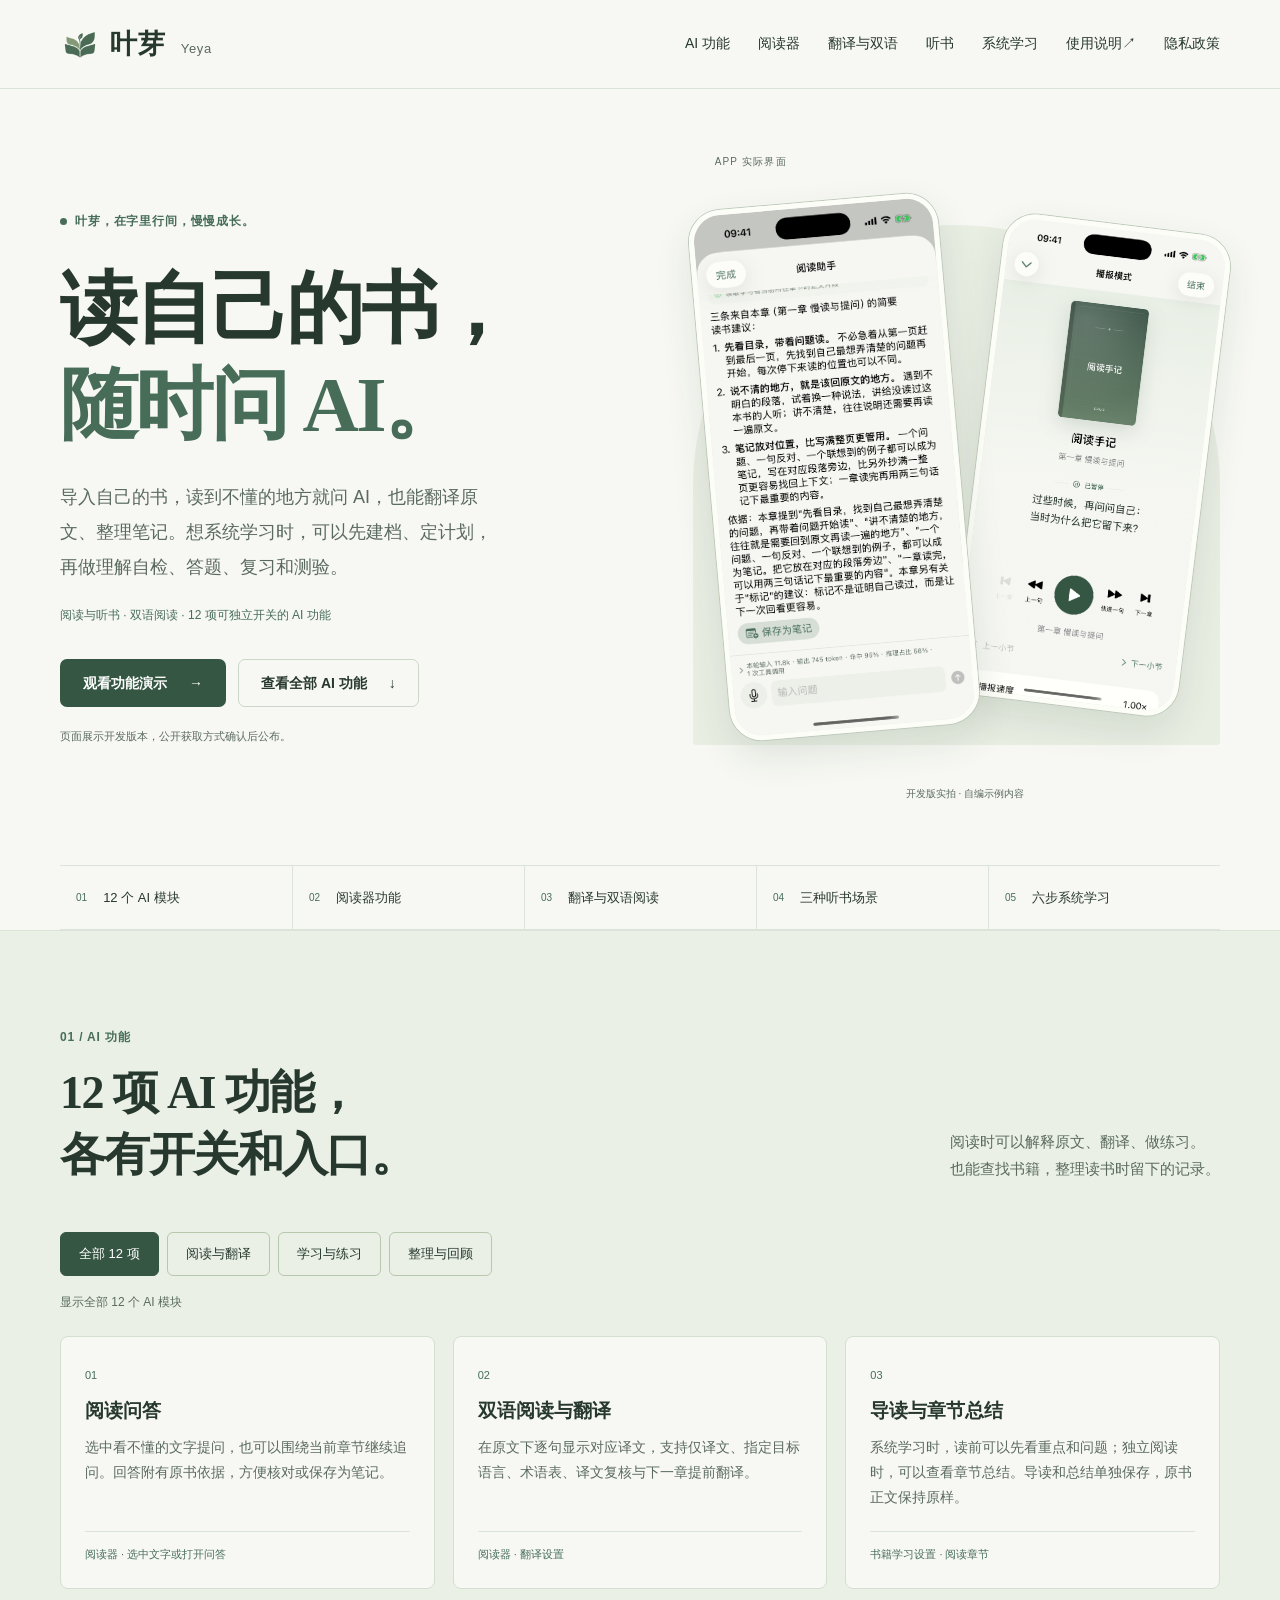
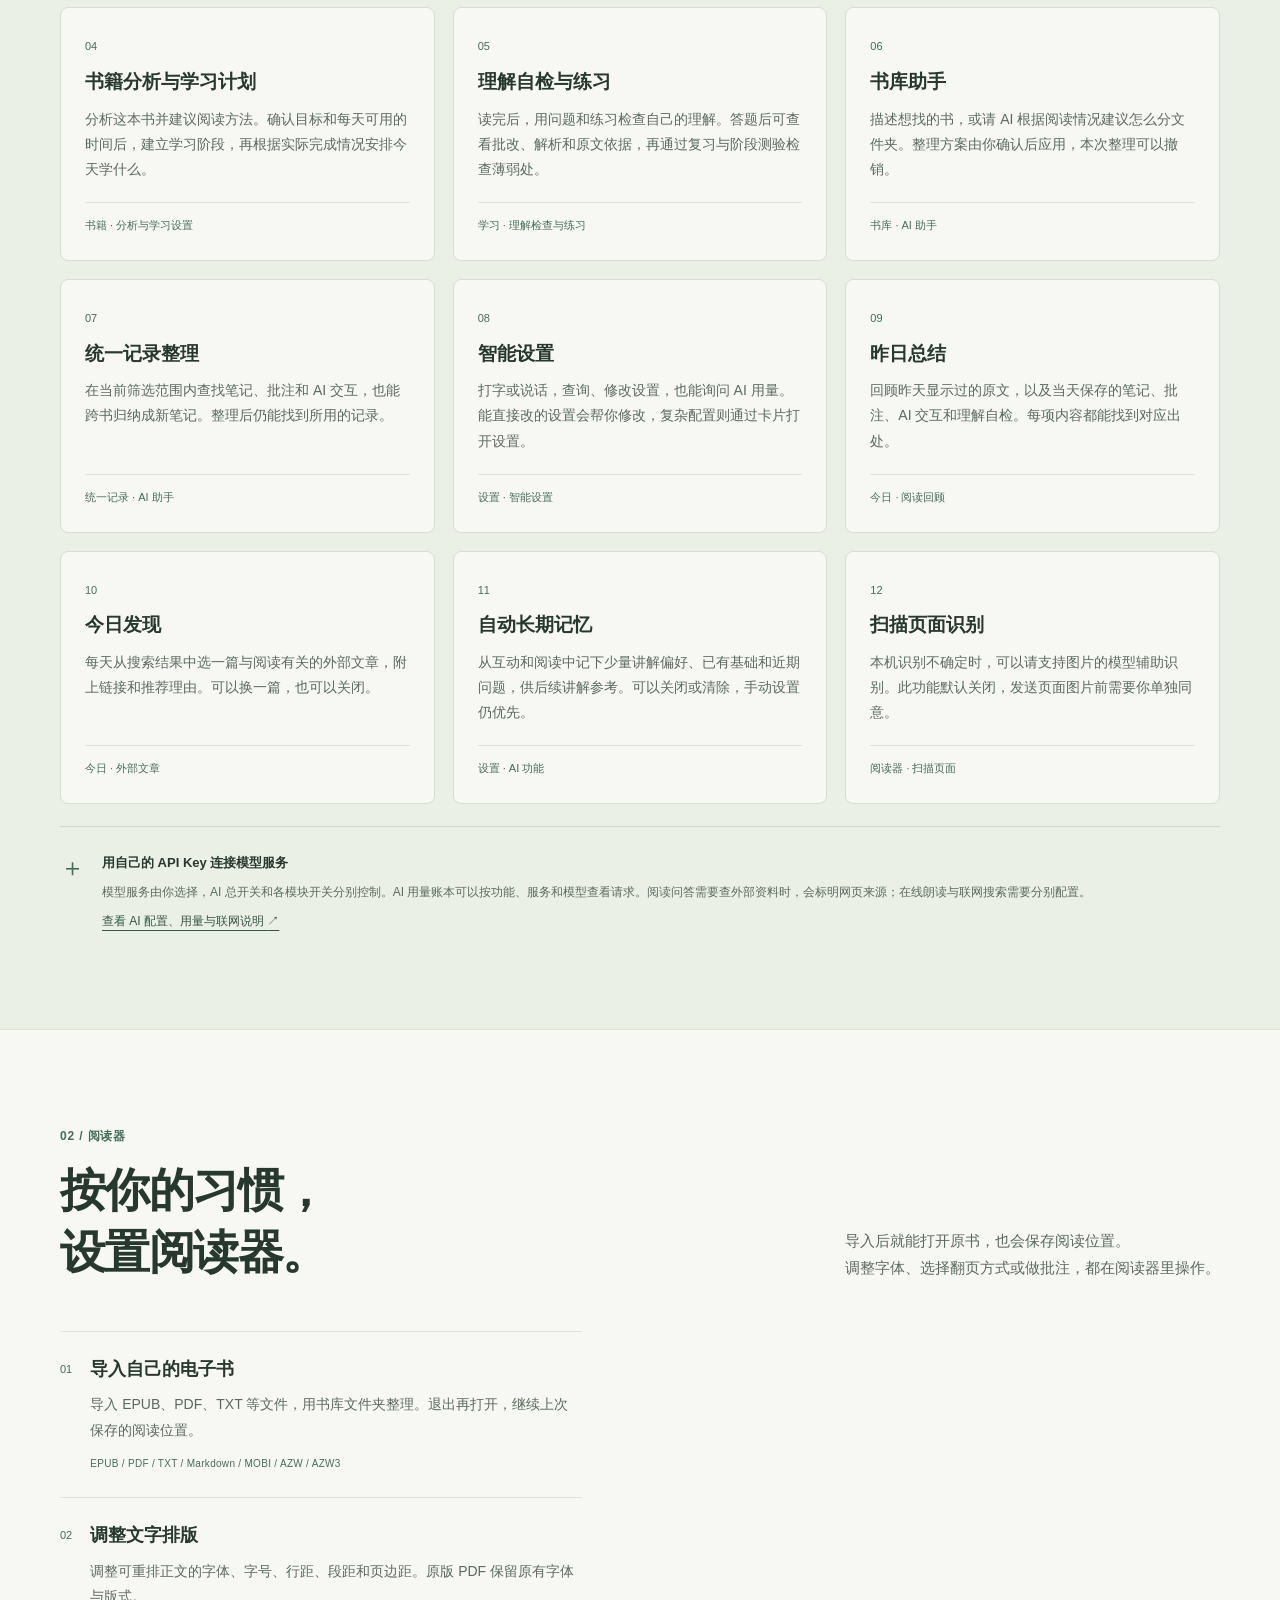
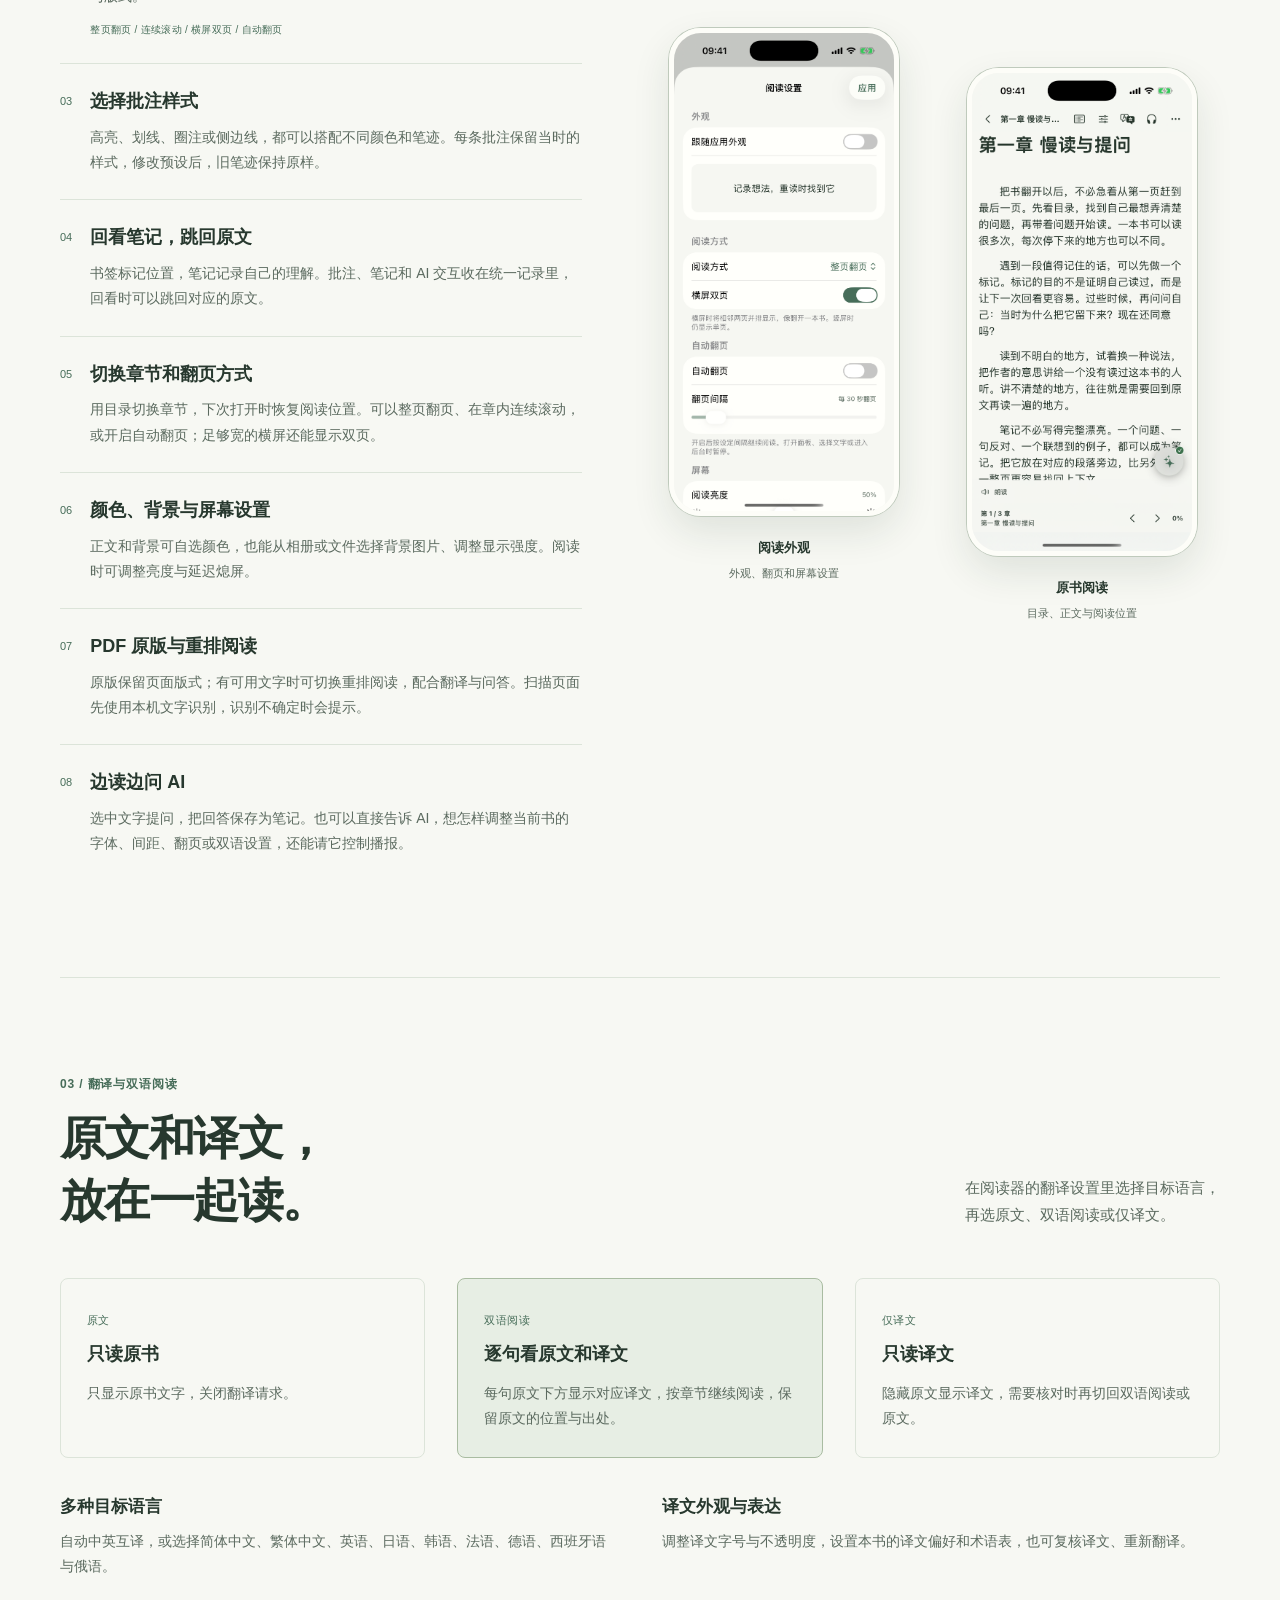
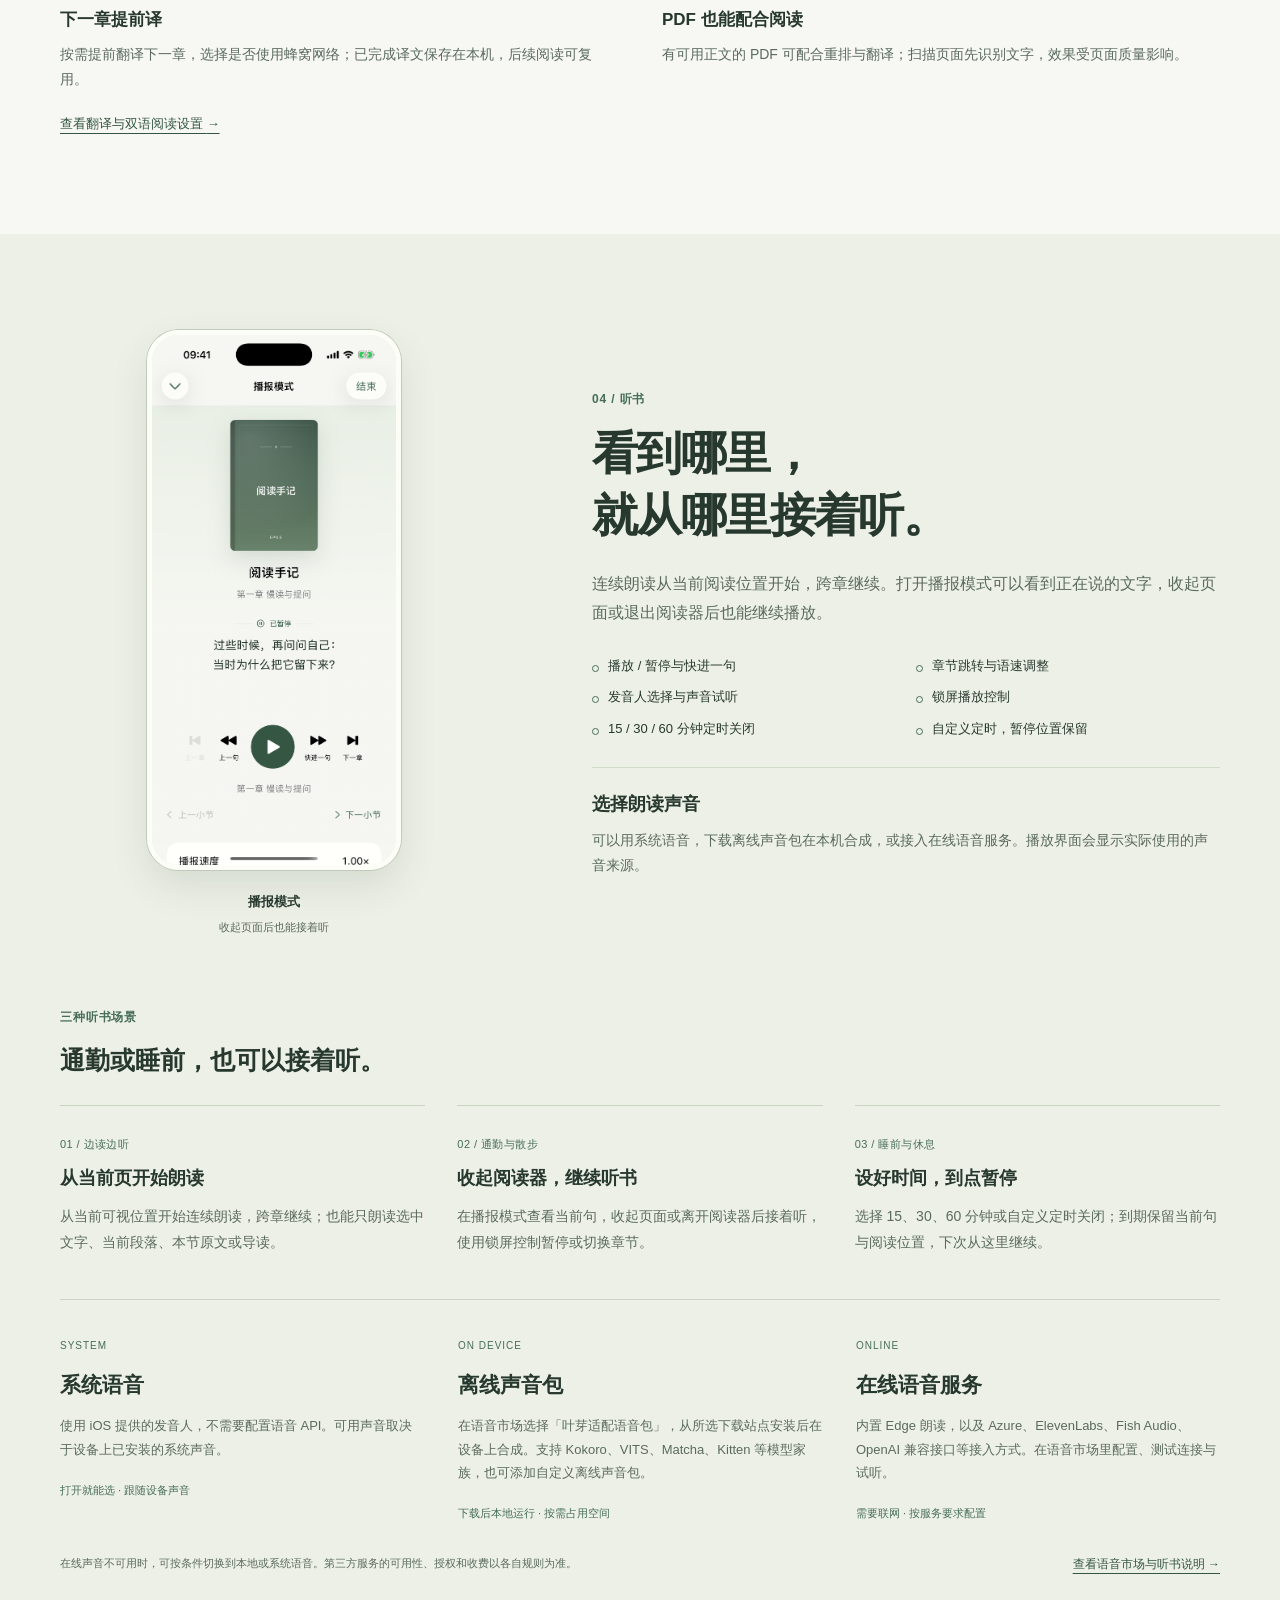
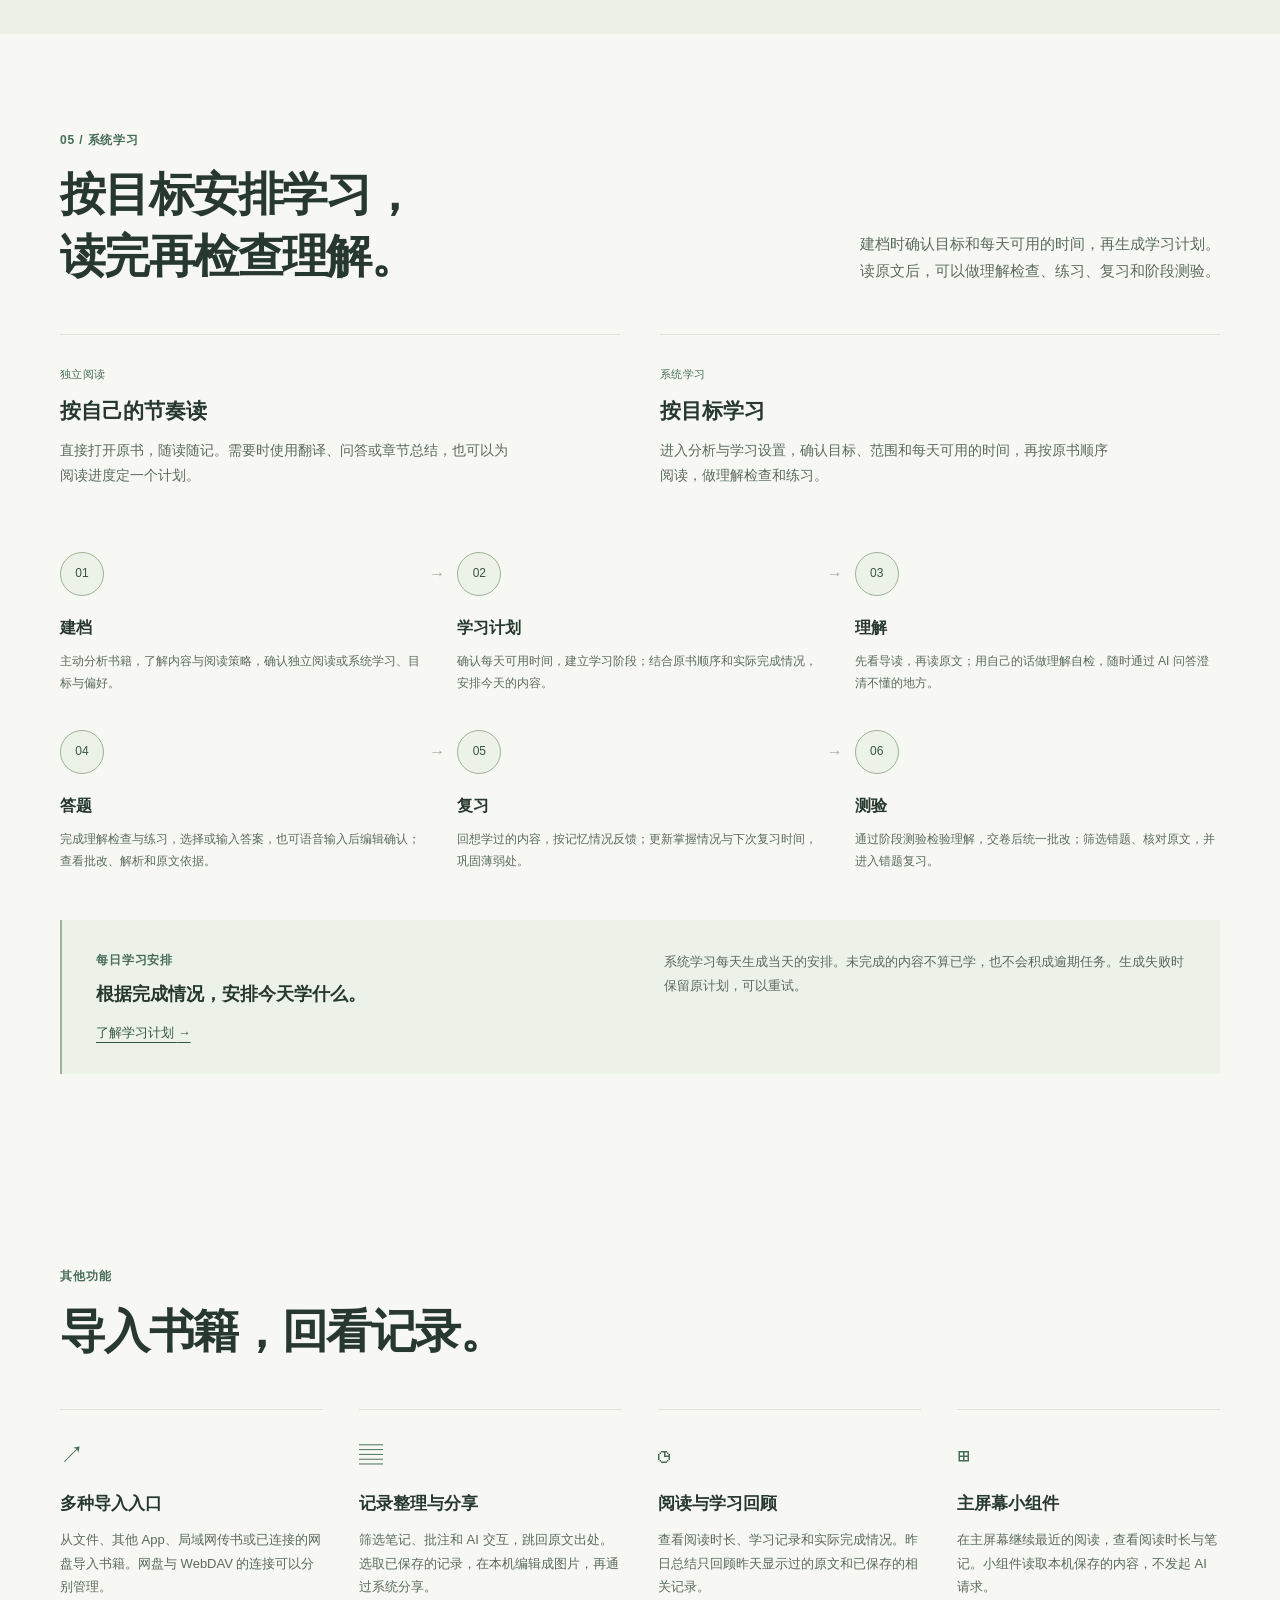
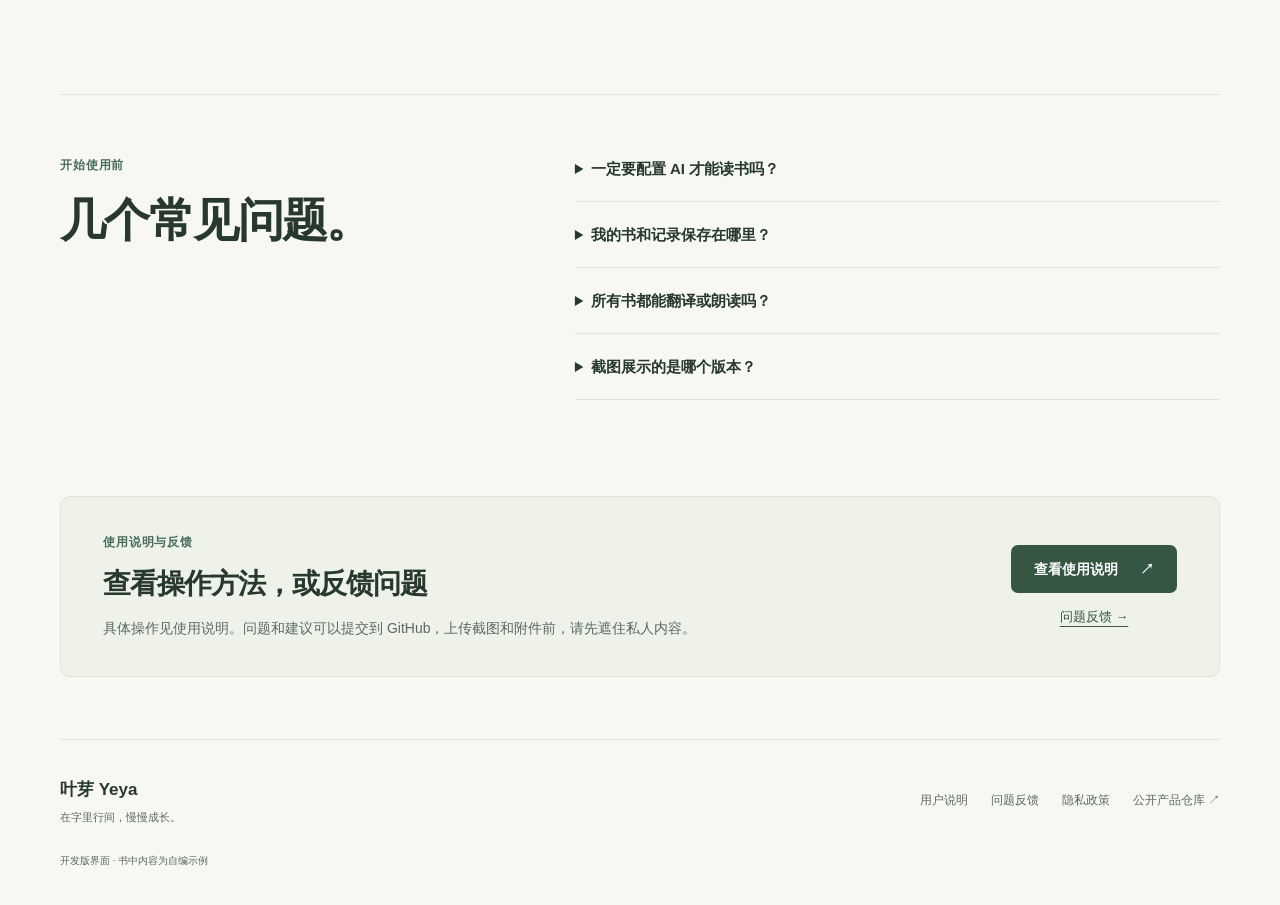
==== commit 04ab9a54: "docs: 官网启用品牌 slogan - 首页 hero 品牌行与页脚品牌标记改为「叶芽，在字里行间，慢慢成长。」 - README 标题下增加同一句 slogan，正文描述保持可核验的功能说明 -" ====
--- a/docs/index.html
+++ b/docs/index.html
@@ -5,7 +5,7 @@
   <meta name="viewport" content="width=device-width, initial-scale=1">
   <meta name="description" content="叶芽 Yeya 是一款阅读与学习 App。导入自己的书，边读边问 AI，也能翻译、听书、记笔记，或按学习计划做练习和复习。12 项 AI 功能可分别开启或关闭。">
   <meta name="theme-color" content="#476d59">
-  <title>叶芽 Yeya · AI 阅读、听书与系统学习</title>
+  <title>叶芽 Yeya · 在字里行间，慢慢成长</title>
   <link rel="icon" href="assets/yeya-icon.png" type="image/png">
   <link rel="stylesheet" href="assets/site.css?v=20261016-1">
   <script src="assets/site.js?v=20261016-1" defer></script>
@@ -22,7 +22,7 @@
   <main id="main">
     <section class="hero wrap">
       <div class="hero-copy">
-        <p class="eyebrow"><span class="seed-dot" aria-hidden="true"></span> 叶芽 Yeya · AI 阅读与学习 App</p>
+        <p class="eyebrow"><span class="seed-dot" aria-hidden="true"></span> 叶芽，在字里行间，慢慢成长。</p>
         <h1>读自己的书，<br><span class="green">随时问 AI。</span></h1>
         <p class="hero-lede">导入自己的书，读到不懂的地方就问 AI，也能翻译原文、整理笔记。想系统学习时，可以先建档、定计划，再做理解自检、答题、复习和测验。</p>
         <p class="hero-details">阅读与听书 · 双语阅读 · 12 项可独立开关的 AI 功能</p>
@@ -123,7 +123,7 @@
     </div></section>
     <section class="feedback-banner wrap"><div><p class="eyebrow">使用说明与反馈</p><h2>查看操作方法，或反馈问题</h2><p>具体操作见使用说明。问题和建议可以提交到 GitHub，上传截图和附件前，请先遮住私人内容。</p></div><div class="banner-actions"><a class="button primary" href="guide.html">查看使用说明 <span aria-hidden="true">↗</span></a><a class="text-link" href="feedback.html">问题反馈 <span aria-hidden="true">→</span></a></div></section>
   </main>
-  <footer class="site-footer wrap"><div class="footer-brand"><strong>叶芽 Yeya</strong><span>阅读、听书与系统学习</span></div><div><a href="guide.html">用户说明</a><a href="feedback.html">问题反馈</a><a href="privacy.html">隐私政策</a><a href="https://github.com/Yeya-dev/yeya">公开产品仓库 <span aria-hidden="true">↗</span></a></div><p class="footer-note">开发版界面 · 书中内容为自编示例</p></footer>
+  <footer class="site-footer wrap"><div class="footer-brand"><strong>叶芽 Yeya</strong><span>在字里行间，慢慢成长。</span></div><div><a href="guide.html">用户说明</a><a href="feedback.html">问题反馈</a><a href="privacy.html">隐私政策</a><a href="https://github.com/Yeya-dev/yeya">公开产品仓库 <span aria-hidden="true">↗</span></a></div><p class="footer-note">开发版界面 · 书中内容为自编示例</p></footer>
   <dialog class="screenshot-dialog" aria-labelledby="screenshot-caption"><button class="dialog-close" type="button" aria-label="关闭截图">关闭 <span aria-hidden="true">×</span></button><img src="assets/screenshots/reader.png" alt="" id="screenshot-image"><p id="screenshot-caption"></p></dialog>
 </body>
 </html>
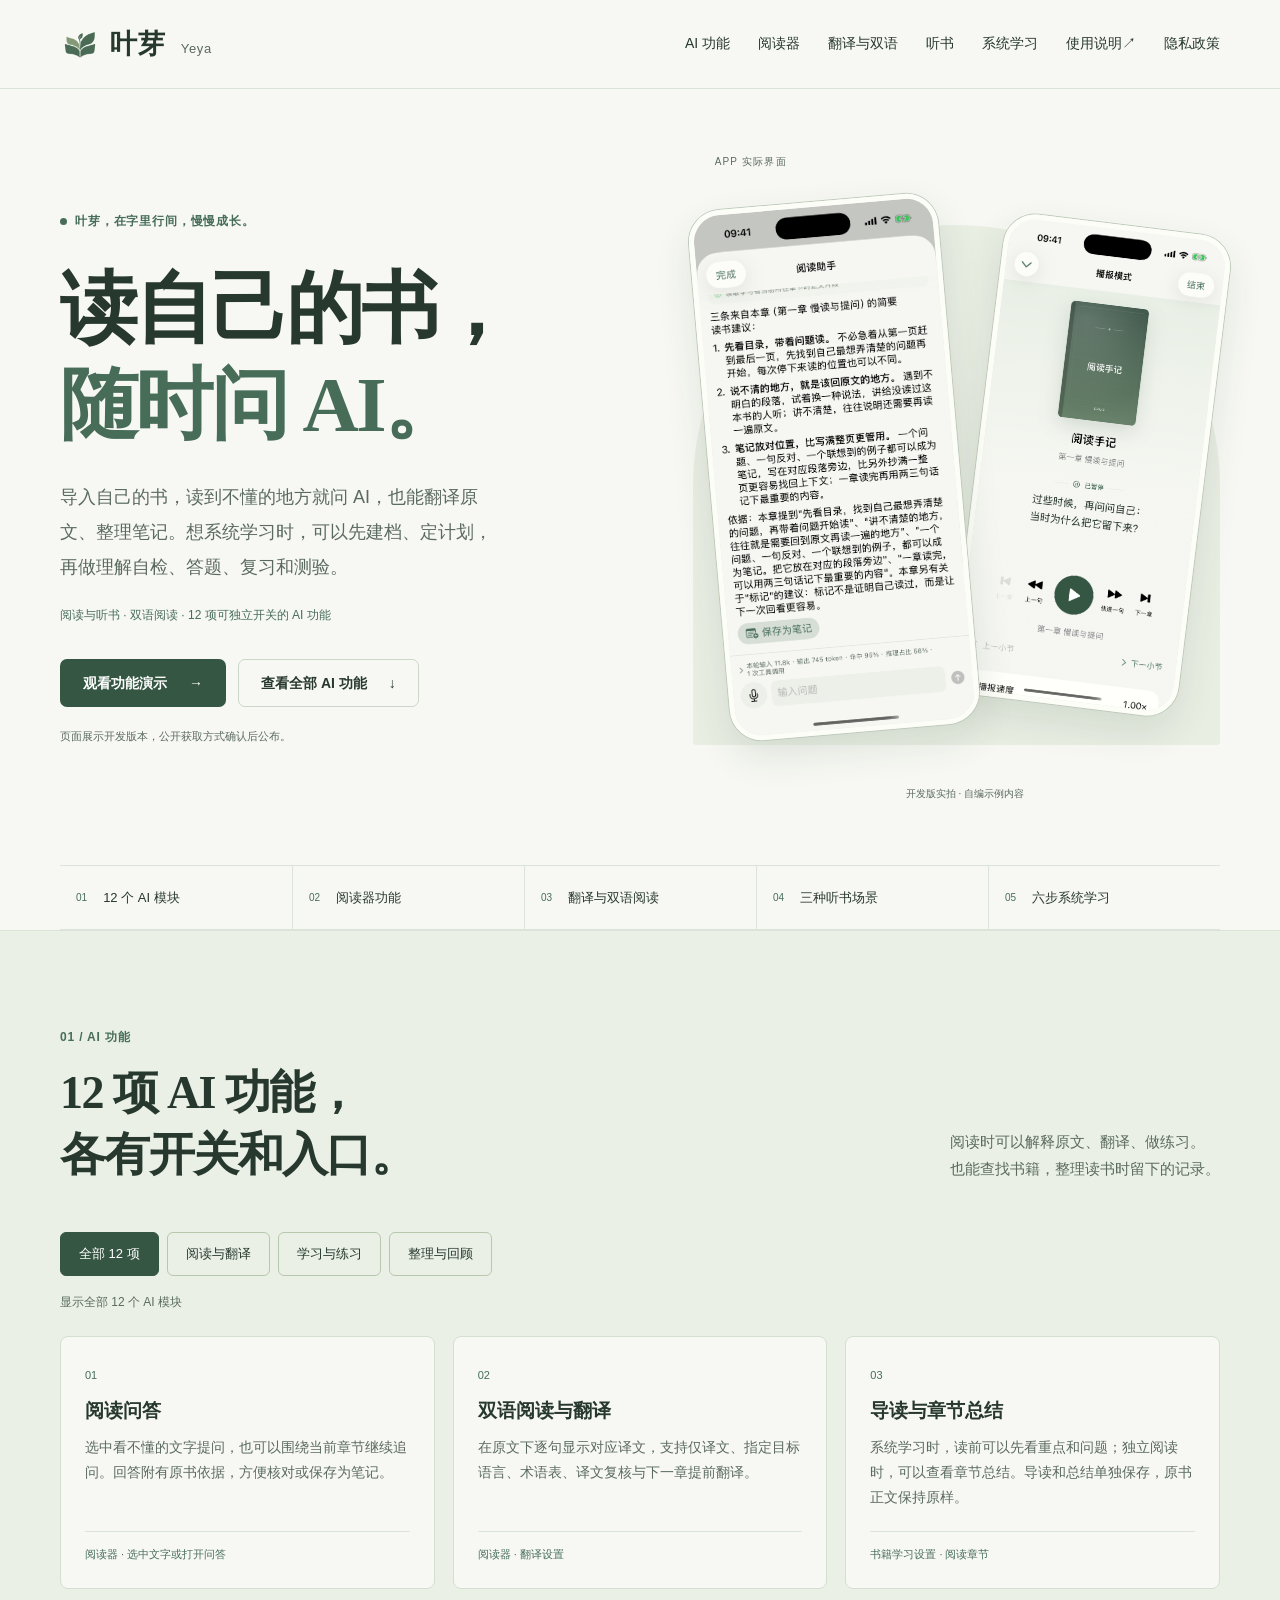
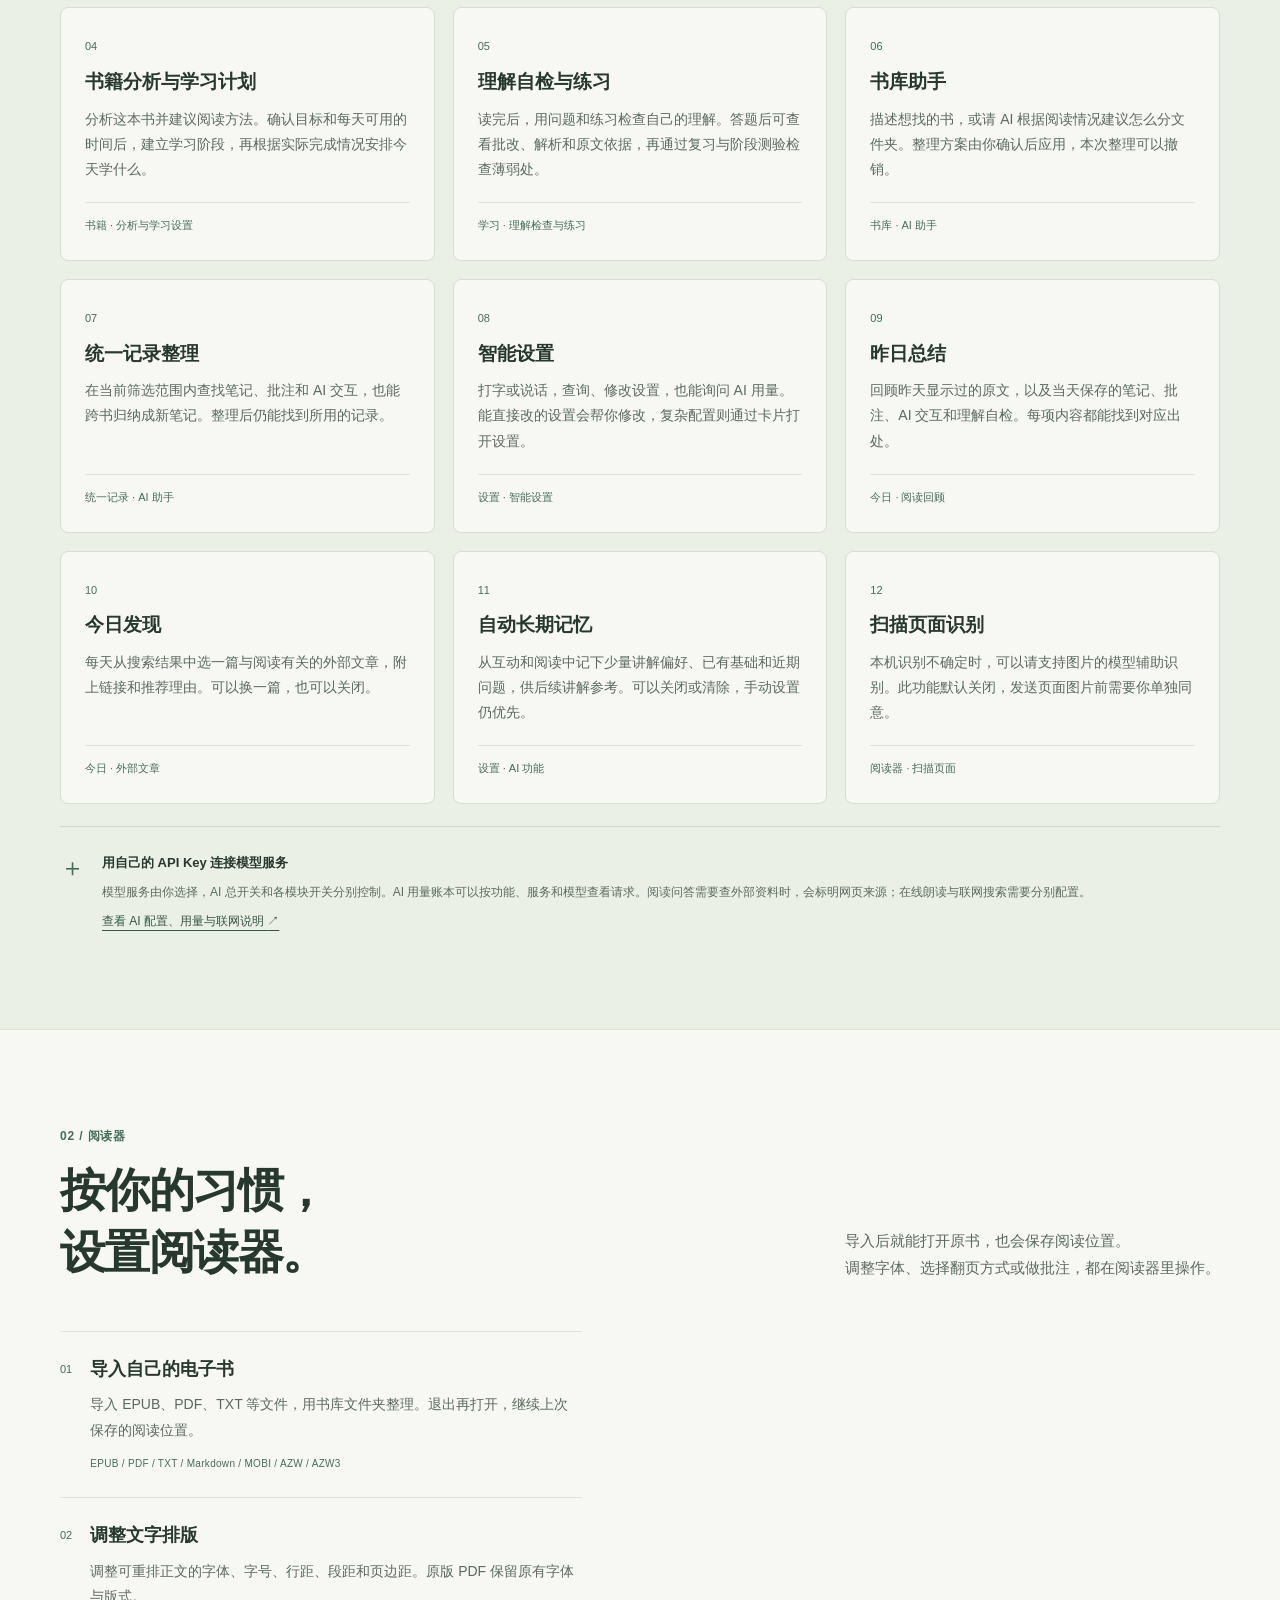
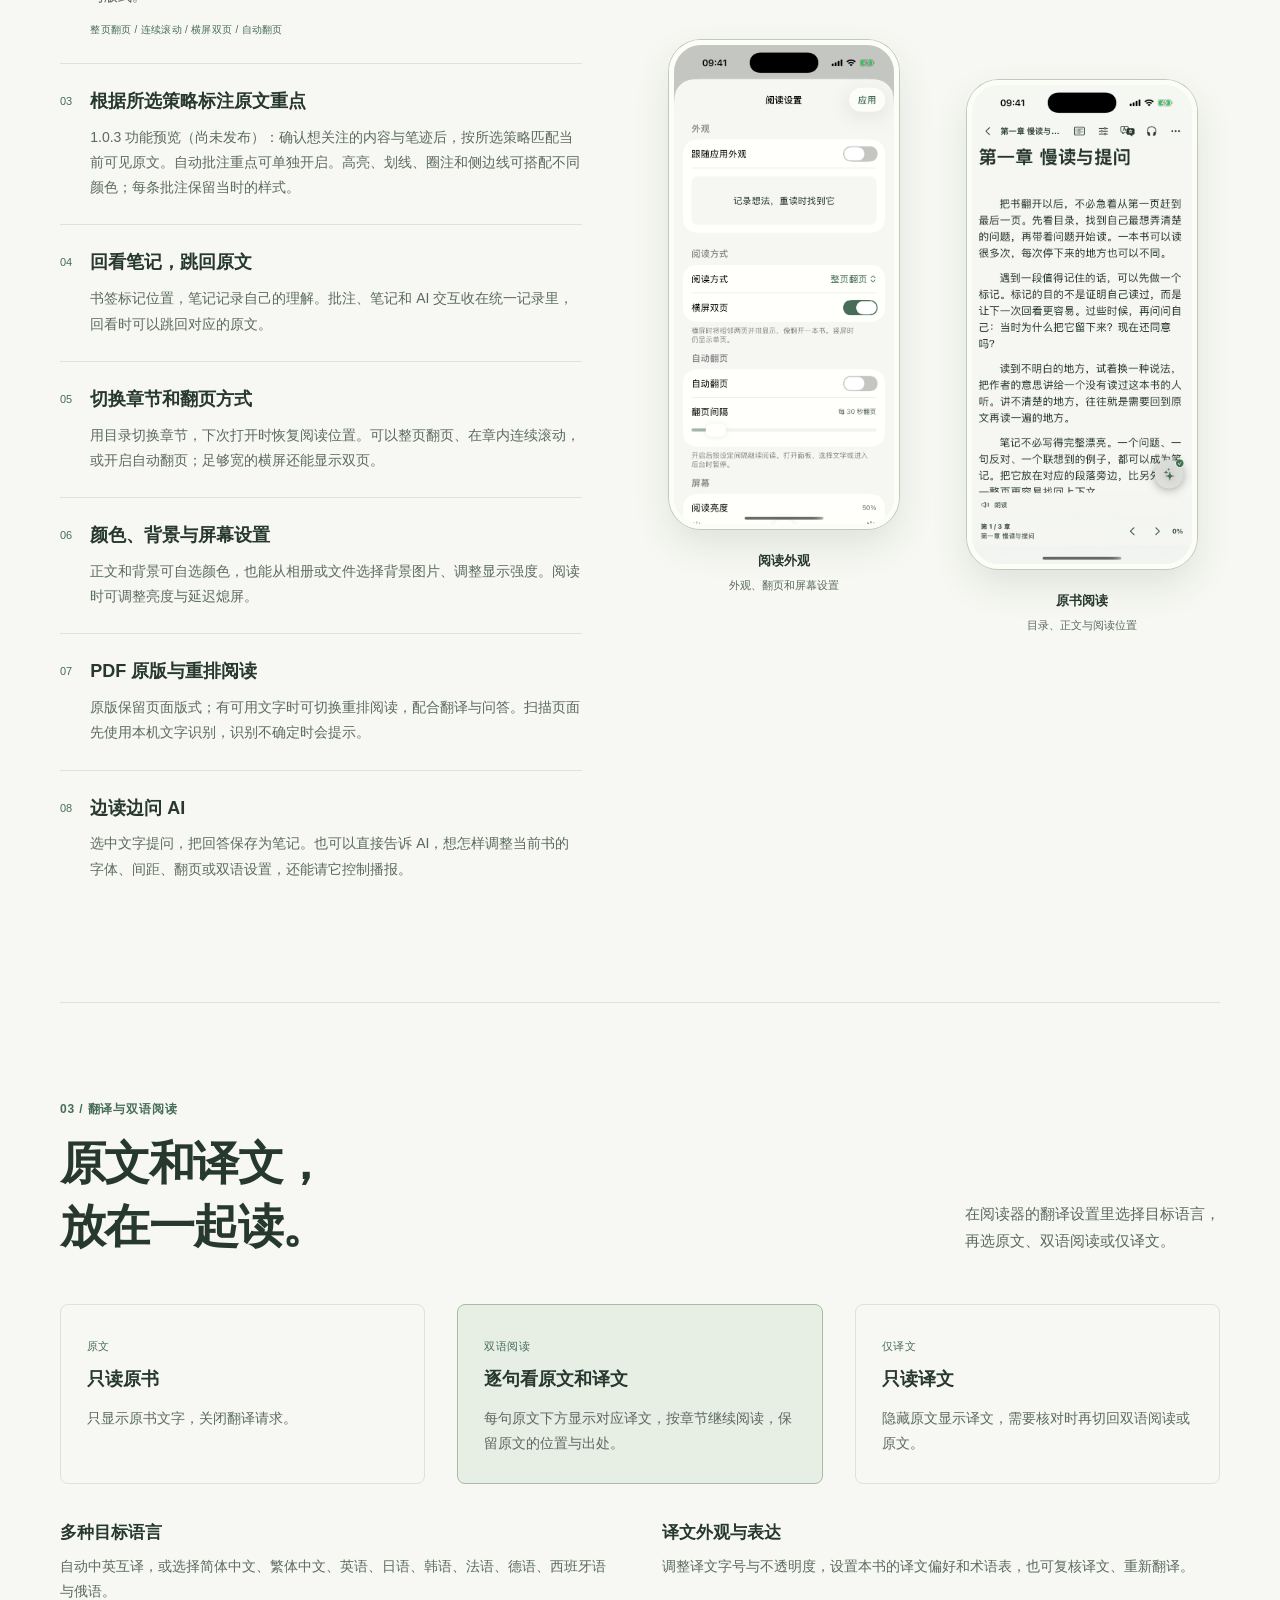
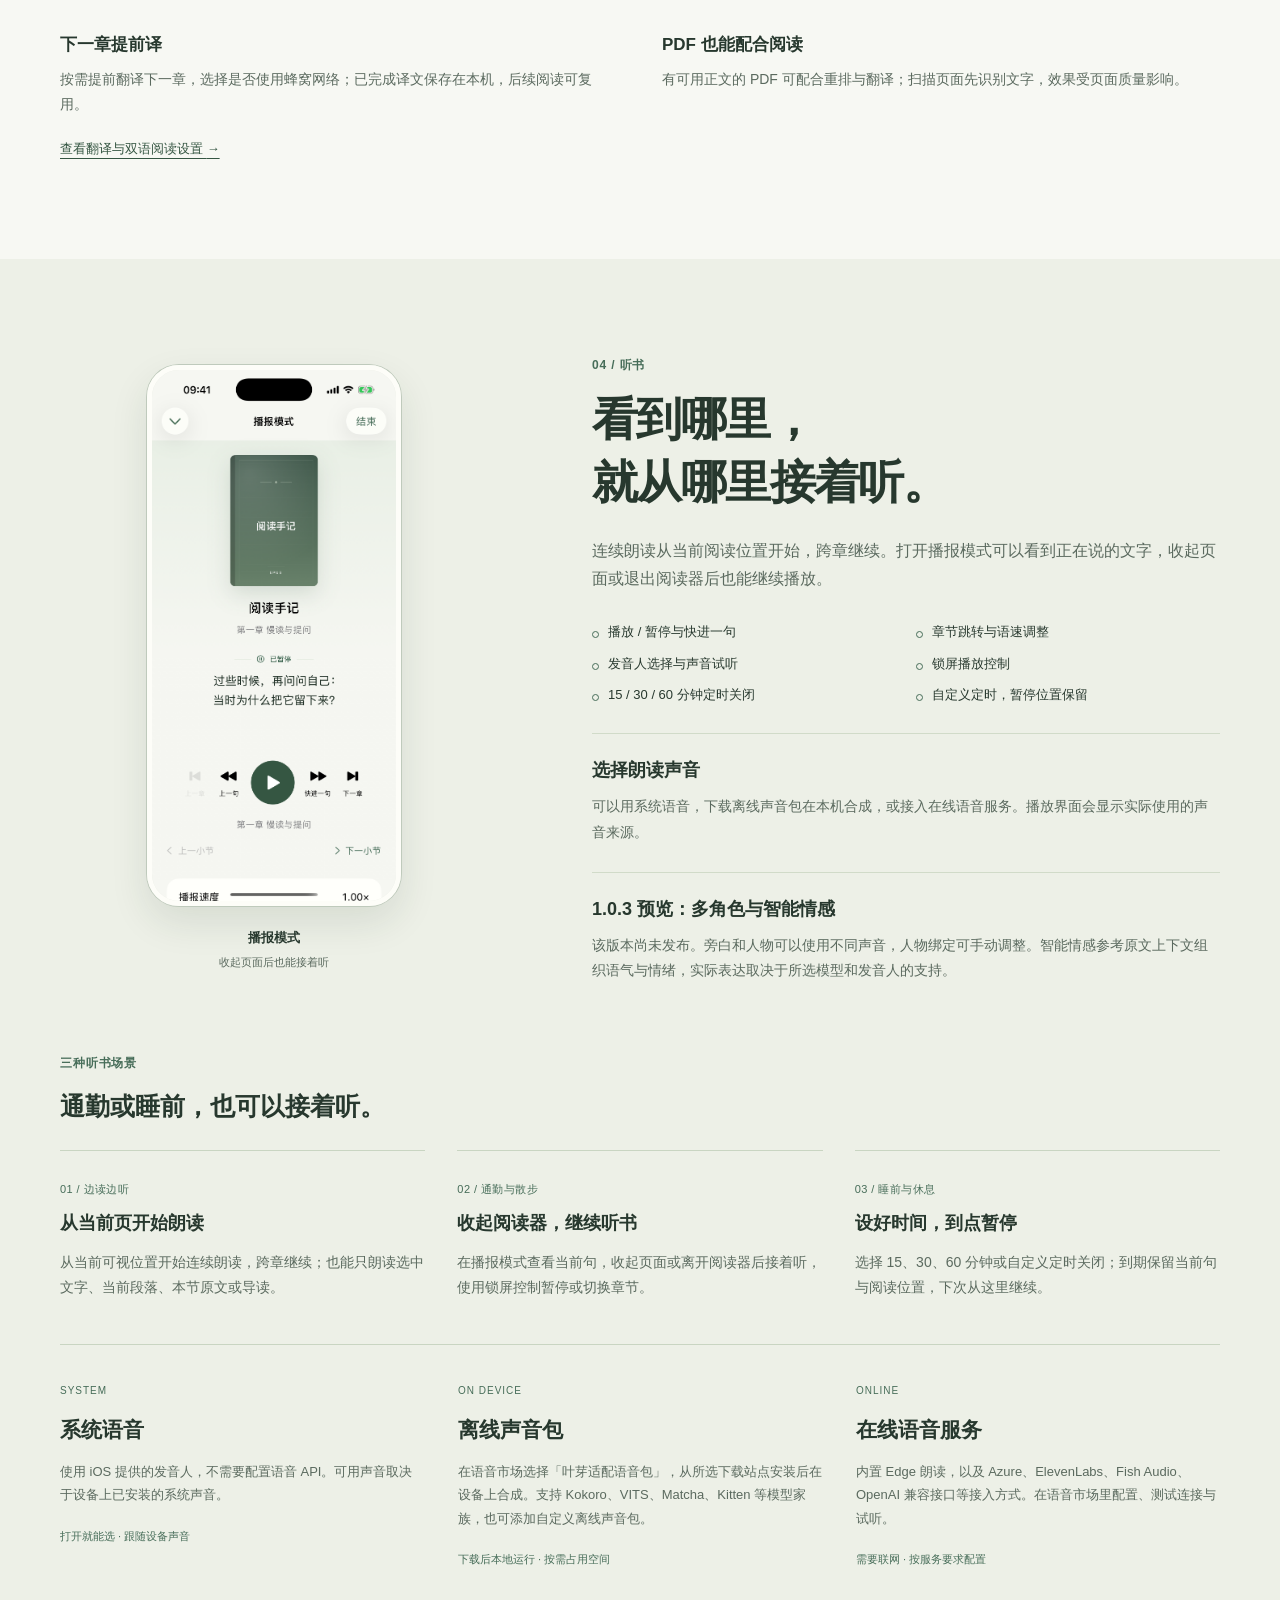
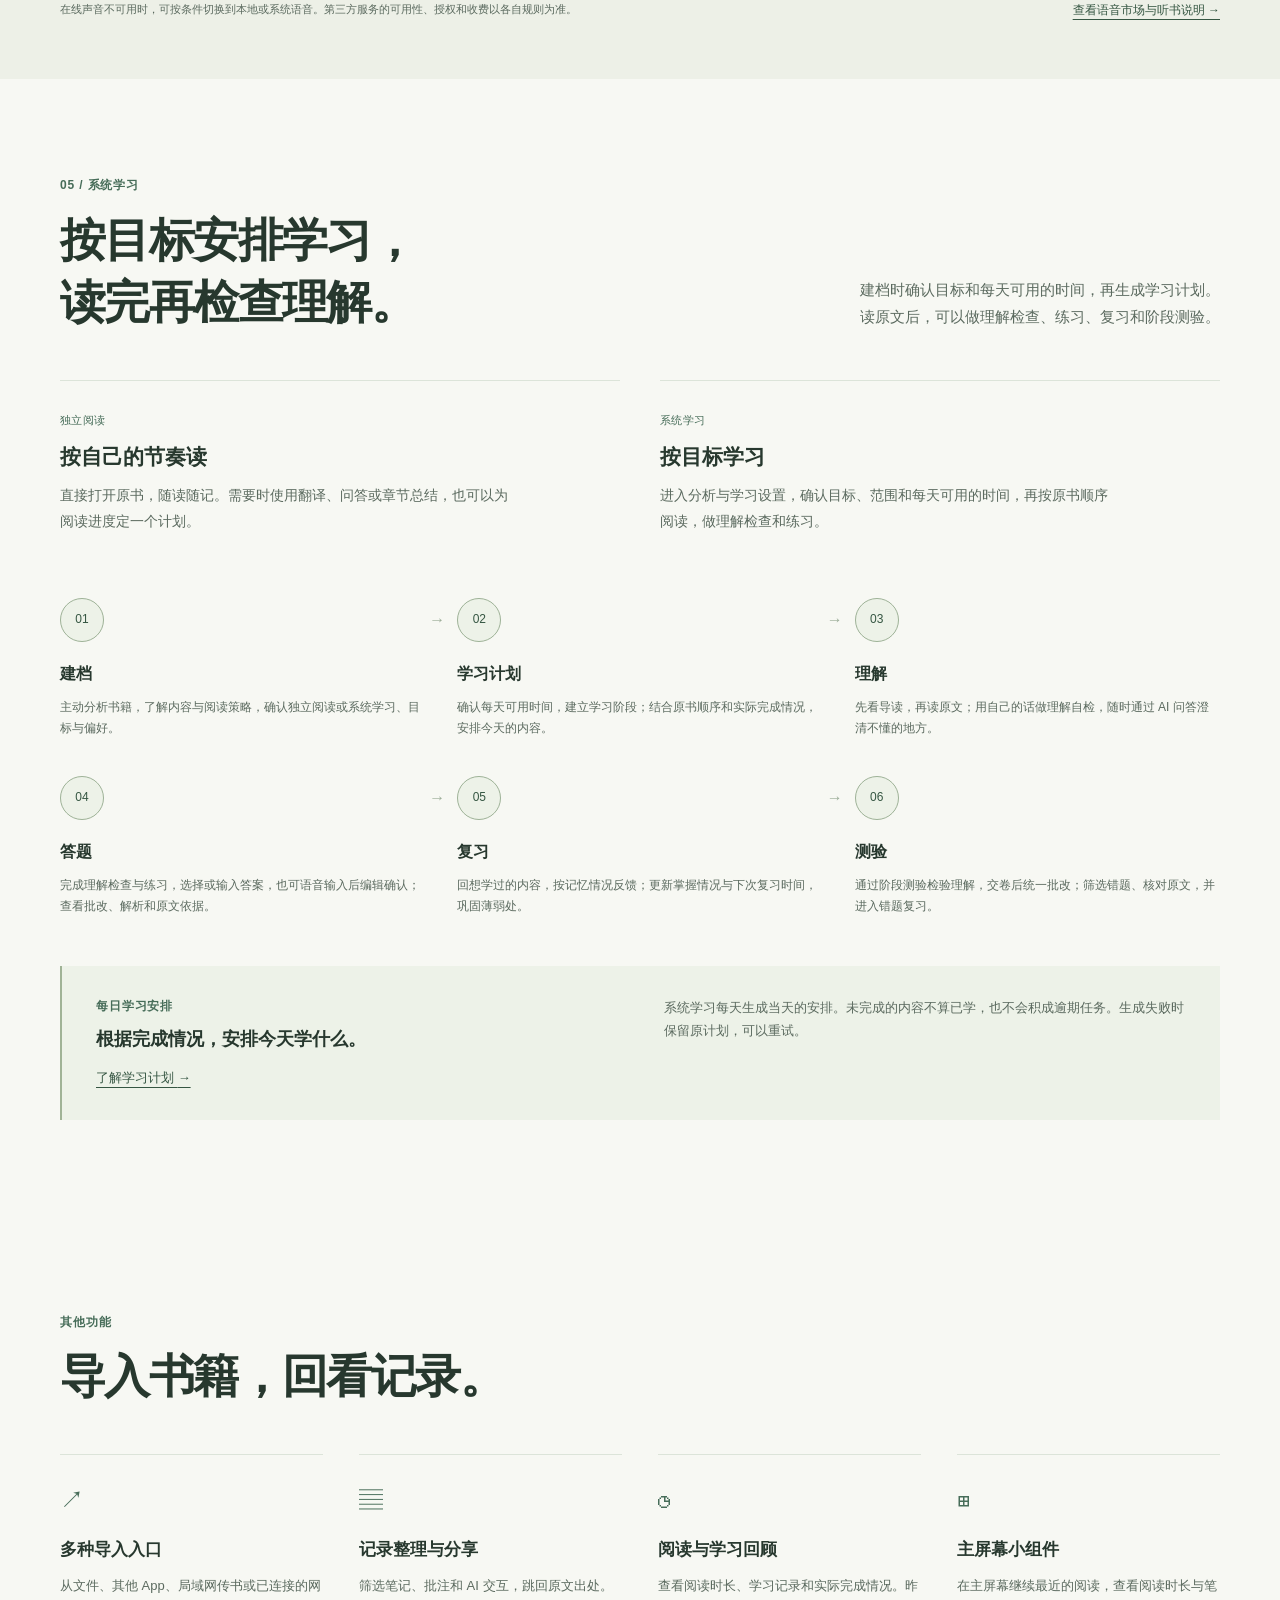
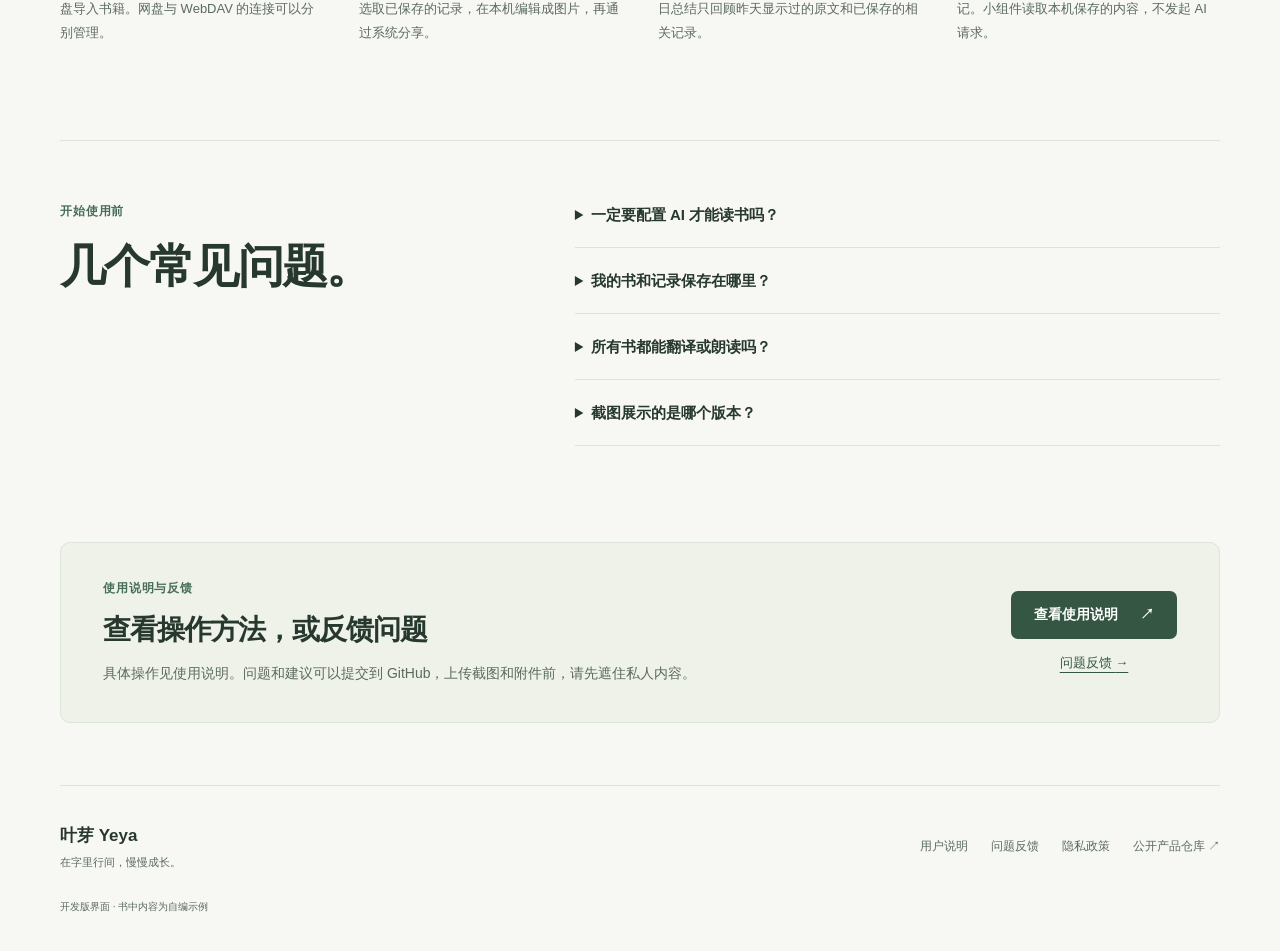
==== commit 605b4783: "更新策略标注与多角色朗读说明" ====
--- a/docs/index.html
+++ b/docs/index.html
@@ -65,7 +65,7 @@
         <div class="reader-copy">
           <article class="feature-row"><span class="feature-number">01</span><div><h3>导入自己的电子书</h3><p>导入 EPUB、PDF、TXT 等文件，用书库文件夹整理。退出再打开，继续上次保存的阅读位置。</p><span class="format-list">EPUB / PDF / TXT / Markdown / MOBI / AZW / AZW3</span></div></article>
           <article class="feature-row"><span class="feature-number">02</span><div><h3>调整文字排版</h3><p>调整可重排正文的字体、字号、行距、段距和页边距。原版 PDF 保留原有字体与版式。</p><span class="format-list">整页翻页 / 连续滚动 / 横屏双页 / 自动翻页</span></div></article>
-          <article class="feature-row"><span class="feature-number">03</span><div><h3>选择批注样式</h3><p>高亮、划线、圈注或侧边线，都可以搭配不同颜色和笔迹。每条批注保留当时的样式，修改预设后，旧笔迹保持原样。</p></div></article>
+          <article class="feature-row"><span class="feature-number">03</span><div><h3>根据所选策略标注原文重点</h3><p>1.0.3 功能预览（尚未发布）：确认想关注的内容与笔迹后，按所选策略匹配当前可见原文。自动批注重点可单独开启。高亮、划线、圈注和侧边线可搭配不同颜色；每条批注保留当时的样式。</p></div></article>
           <article class="feature-row"><span class="feature-number">04</span><div><h3>回看笔记，跳回原文</h3><p>书签标记位置，笔记记录自己的理解。批注、笔记和 AI 交互收在统一记录里，回看时可以跳回对应的原文。</p></div></article>
           <article class="feature-row"><span class="feature-number">05</span><div><h3>切换章节和翻页方式</h3><p>用目录切换章节，下次打开时恢复阅读位置。可以整页翻页、在章内连续滚动，或开启自动翻页；足够宽的横屏还能显示双页。</p></div></article>
           <article class="feature-row"><span class="feature-number">06</span><div><h3>颜色、背景与屏幕设置</h3><p>正文和背景可自选颜色，也能从相册或文件选择背景图片、调整显示强度。阅读时可调整亮度与延迟熄屏。</p></div></article>
@@ -89,7 +89,7 @@
     <section id="listening" class="listening-section">
       <div class="wrap section listening-layout">
         <figure class="listening-screen"><button class="screen-button phone" type="button" data-screen="assets/screenshots/listening.png" data-caption="播报模式 · 播放、语速、章节与定时关闭" aria-label="放大听书播放界面"><img src="assets/screenshots/listening.png" width="1206" height="2622" loading="lazy" alt="叶芽播报模式的播放、章节、语速和定时控制"></button><figcaption>播报模式<span>收起页面后也能接着听</span></figcaption></figure>
-        <div class="listening-copy"><p class="eyebrow">04 / 听书</p><h2>看到哪里，<br>就从哪里接着听。</h2><p class="section-lede">连续朗读从当前阅读位置开始，跨章继续。打开播报模式可以看到正在说的文字，收起页面或退出阅读器后也能继续播放。</p><ul class="listening-controls"><li>播放 / 暂停与快进一句</li><li>章节跳转与语速调整</li><li>发音人选择与声音试听</li><li>锁屏播放控制</li><li>15 / 30 / 60 分钟定时关闭</li><li>自定义定时，暂停位置保留</li></ul><div class="sound-intro"><h3>选择朗读声音</h3><p>可以用系统语音，下载离线声音包在本机合成，或接入在线语音服务。播放界面会显示实际使用的声音来源。</p></div></div>
+        <div class="listening-copy"><p class="eyebrow">04 / 听书</p><h2>看到哪里，<br>就从哪里接着听。</h2><p class="section-lede">连续朗读从当前阅读位置开始，跨章继续。打开播报模式可以看到正在说的文字，收起页面或退出阅读器后也能继续播放。</p><ul class="listening-controls"><li>播放 / 暂停与快进一句</li><li>章节跳转与语速调整</li><li>发音人选择与声音试听</li><li>锁屏播放控制</li><li>15 / 30 / 60 分钟定时关闭</li><li>自定义定时，暂停位置保留</li></ul><div class="sound-intro"><h3>选择朗读声音</h3><p>可以用系统语音，下载离线声音包在本机合成，或接入在线语音服务。播放界面会显示实际使用的声音来源。</p></div><div class="sound-intro"><h3>1.0.3 预览：多角色与智能情感</h3><p>该版本尚未发布。旁白和人物可以使用不同声音，人物绑定可手动调整。智能情感参考原文上下文组织语气与情绪，实际表达取决于所选模型和发音人的支持。</p></div></div>
       </div>
       <div class="wrap listening-scenes"><div class="section-heading"><p class="eyebrow">三种听书场景</p><h3>通勤或睡前，也可以接着听。</h3></div><div class="scene-grid"><article><span class="mode-label">01 / 边读边听</span><h3>从当前页开始朗读</h3><p>从当前可视位置开始连续朗读，跨章继续；也能只朗读选中文字、当前段落、本节原文或导读。</p></article><article><span class="mode-label">02 / 通勤与散步</span><h3>收起阅读器，继续听书</h3><p>在播报模式查看当前句，收起页面或离开阅读器后接着听，使用锁屏控制暂停或切换章节。</p></article><article><span class="mode-label">03 / 睡前与休息</span><h3>设好时间，到点暂停</h3><p>选择 15、30、60 分钟或自定义定时关闭；到期保留当前句与阅读位置，下次从这里继续。</p></article></div></div>
       <div class="wrap sound-options"><article><span class="sound-kind">SYSTEM</span><h3>系统语音</h3><p>使用 iOS 提供的发音人，不需要配置语音 API。可用声音取决于设备上已安装的系统声音。</p><span class="sound-detail">打开就能选 · 跟随设备声音</span></article><article><span class="sound-kind">ON DEVICE</span><h3>离线声音包</h3><p>在语音市场选择「叶芽适配语音包」，从所选下载站点安装后在设备上合成。支持 Kokoro、VITS、Matcha、Kitten 等模型家族，也可添加自定义离线声音包。</p><span class="sound-detail">下载后本地运行 · 按需占用空间</span></article><article><span class="sound-kind">ONLINE</span><h3>在线语音服务</h3><p>内置 Edge 朗读，以及 Azure、ElevenLabs、Fish Audio、OpenAI 兼容接口等接入方式。在语音市场里配置、测试连接与试听。</p><span class="sound-detail">需要联网 · 按服务要求配置</span></article></div>
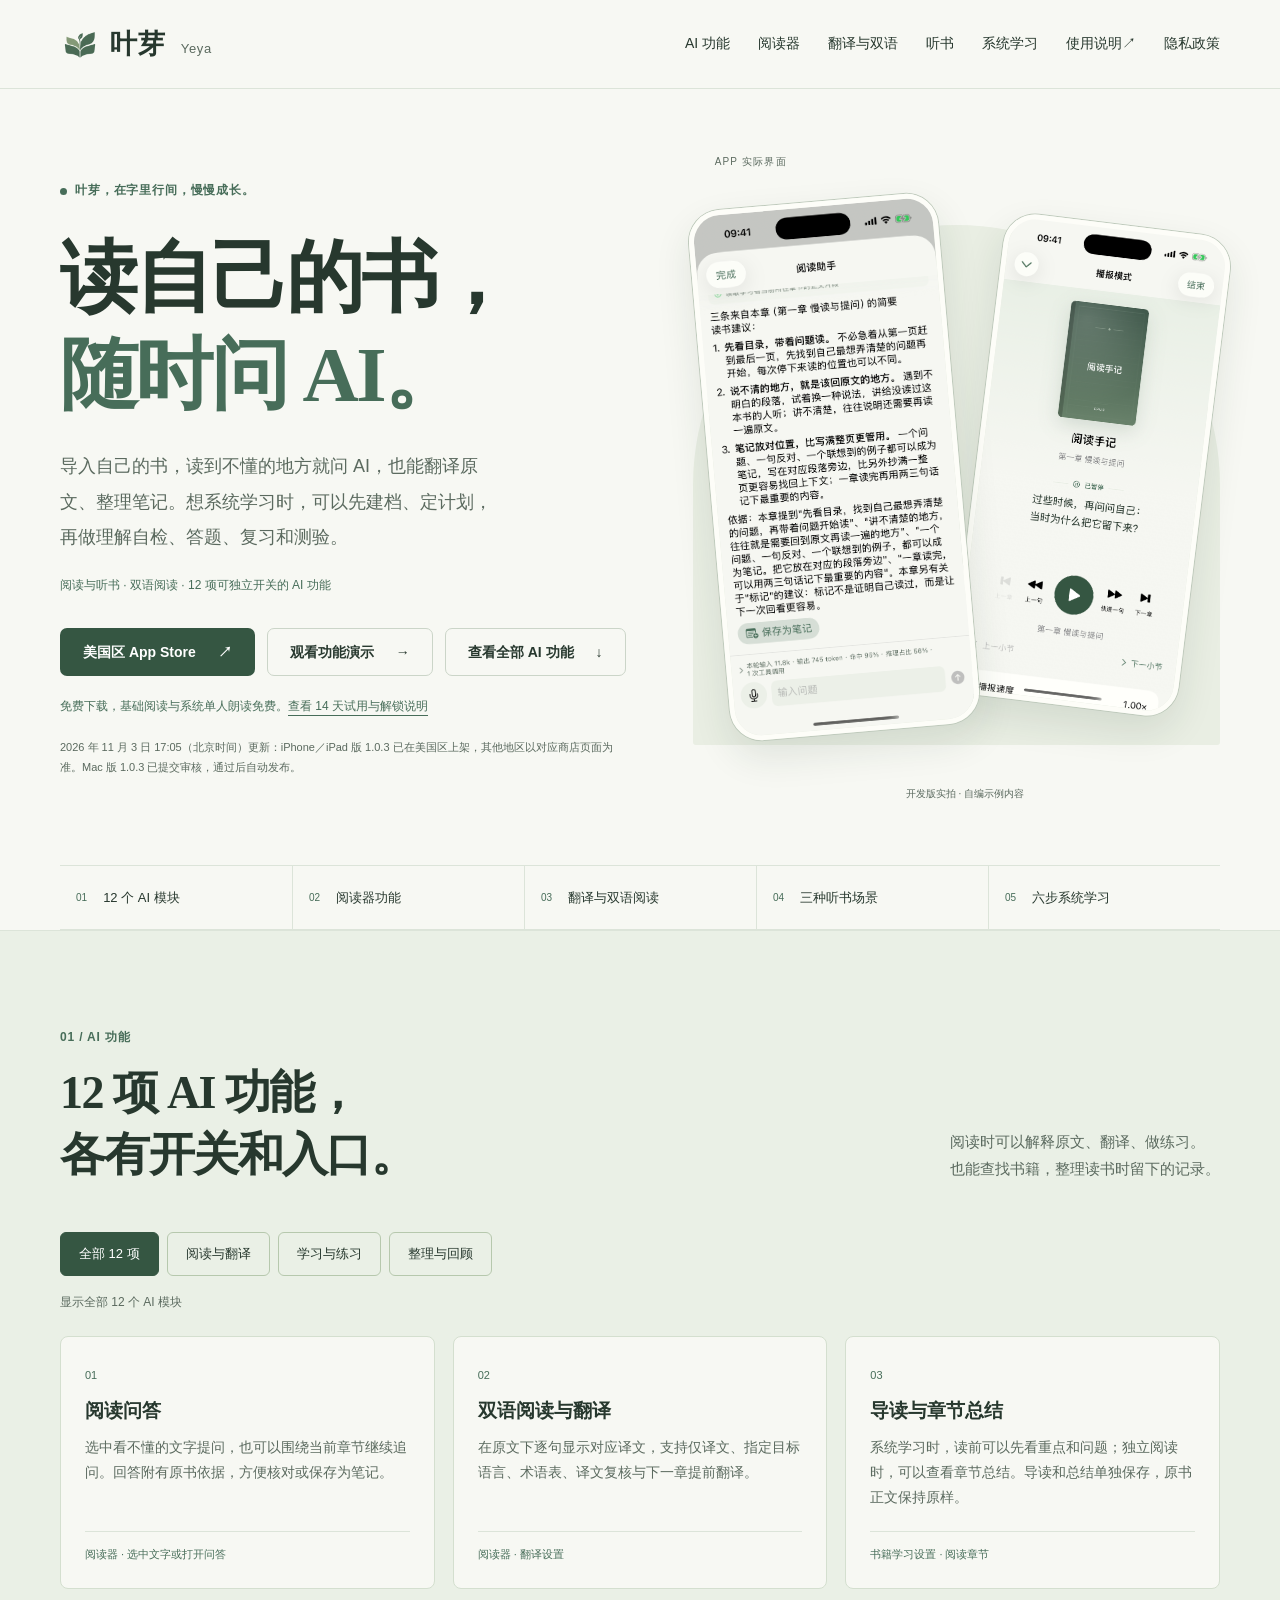
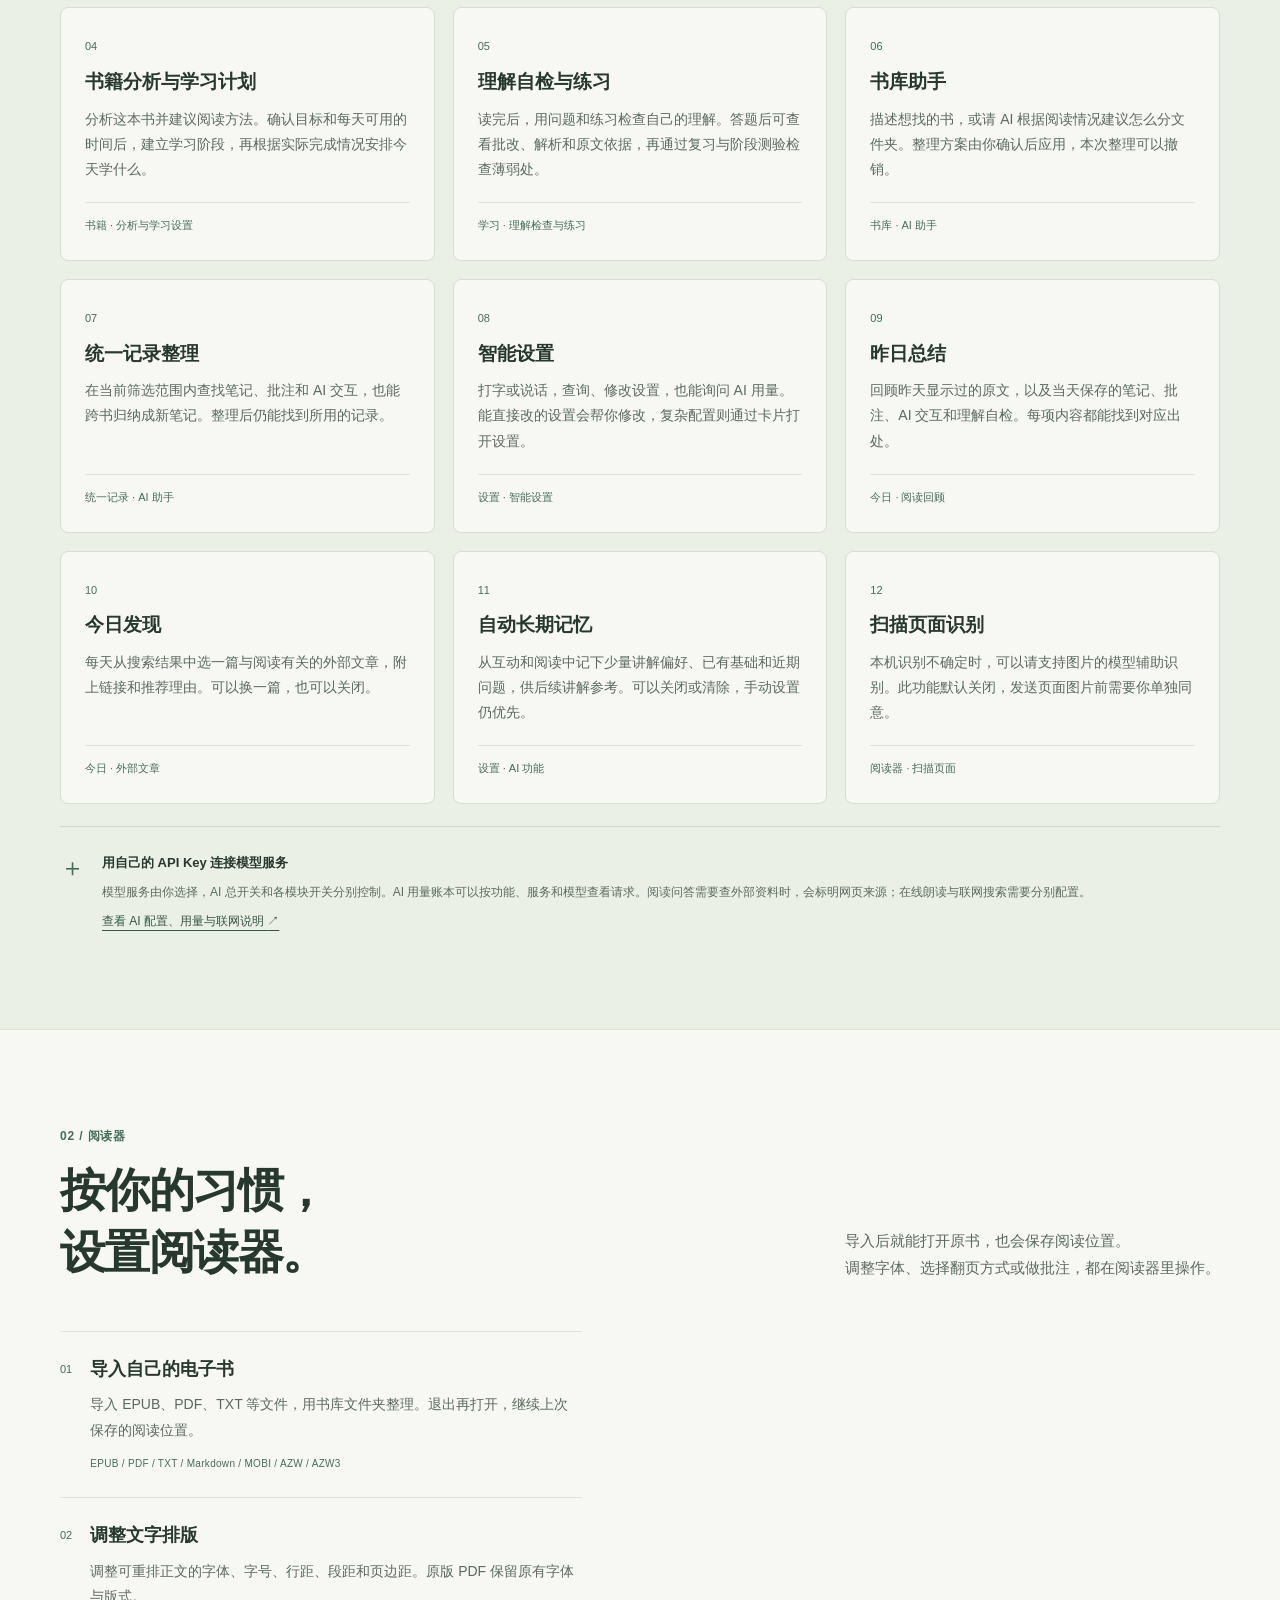
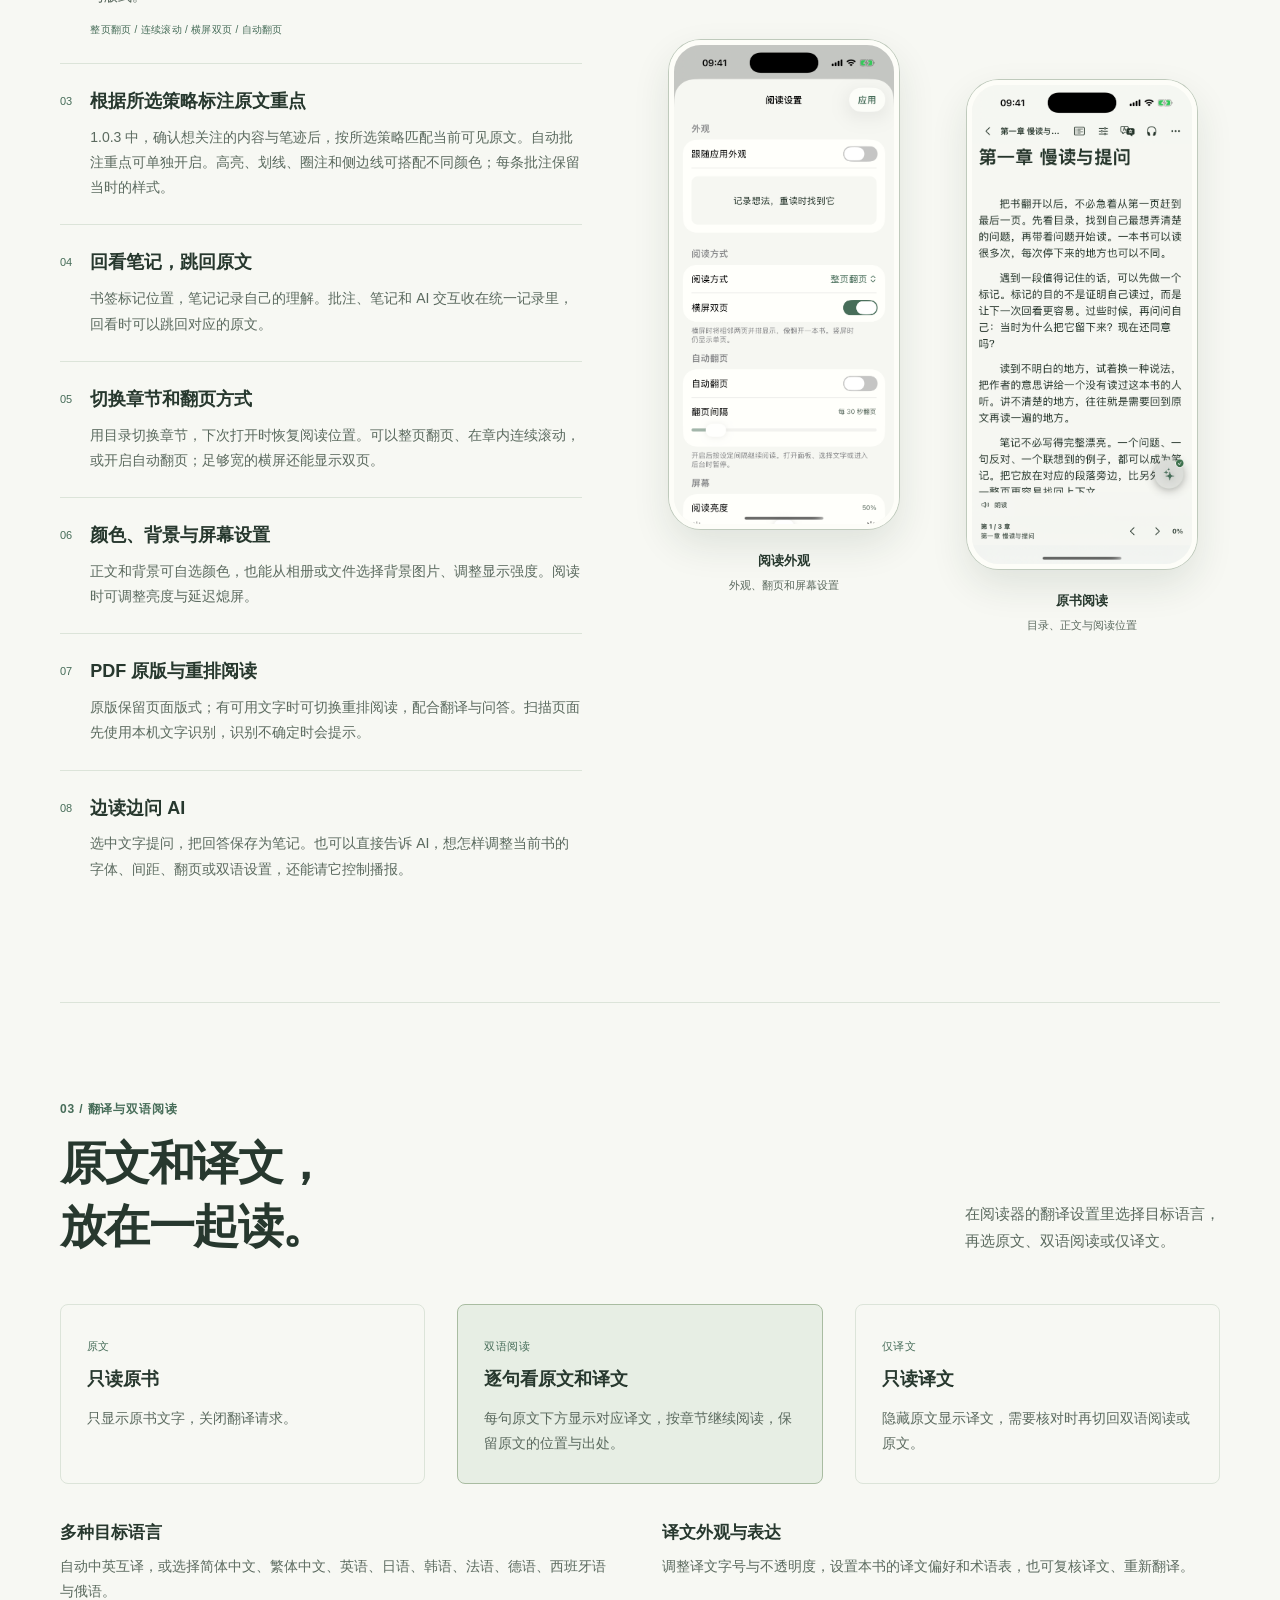
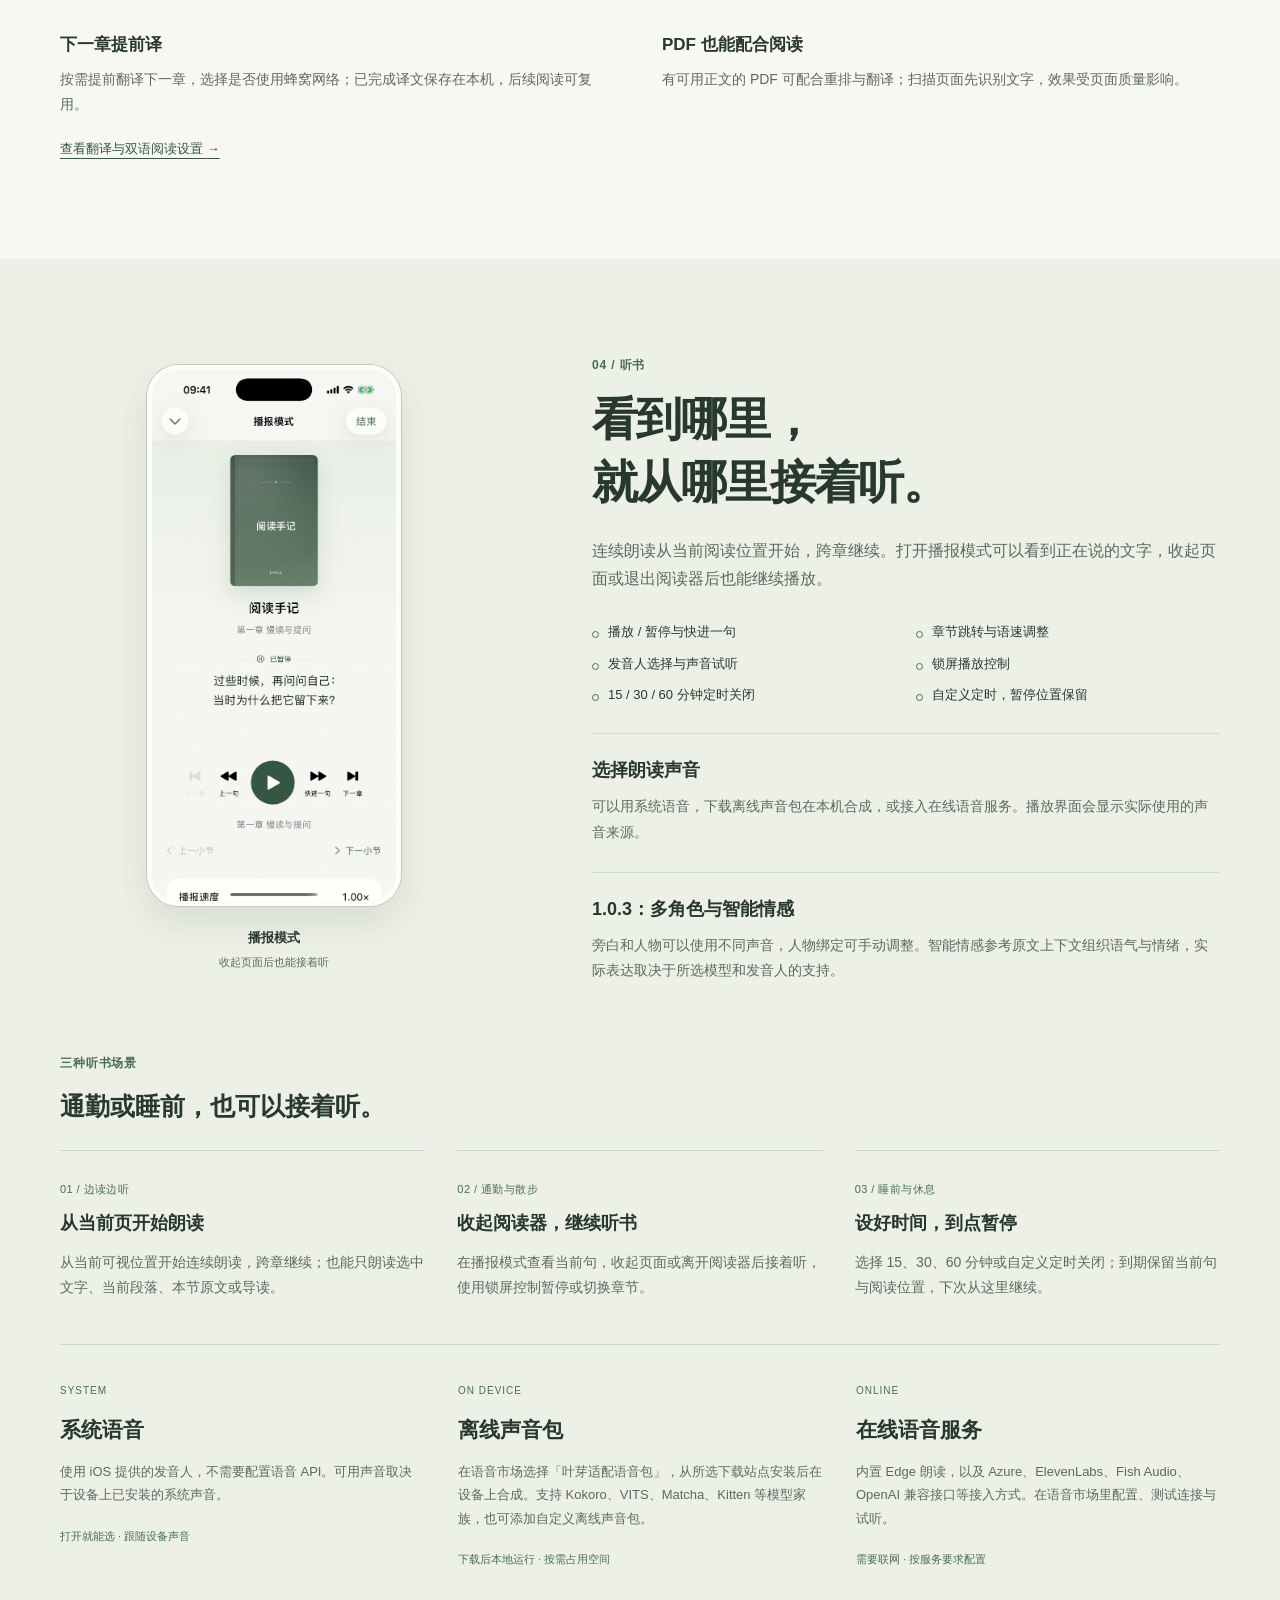
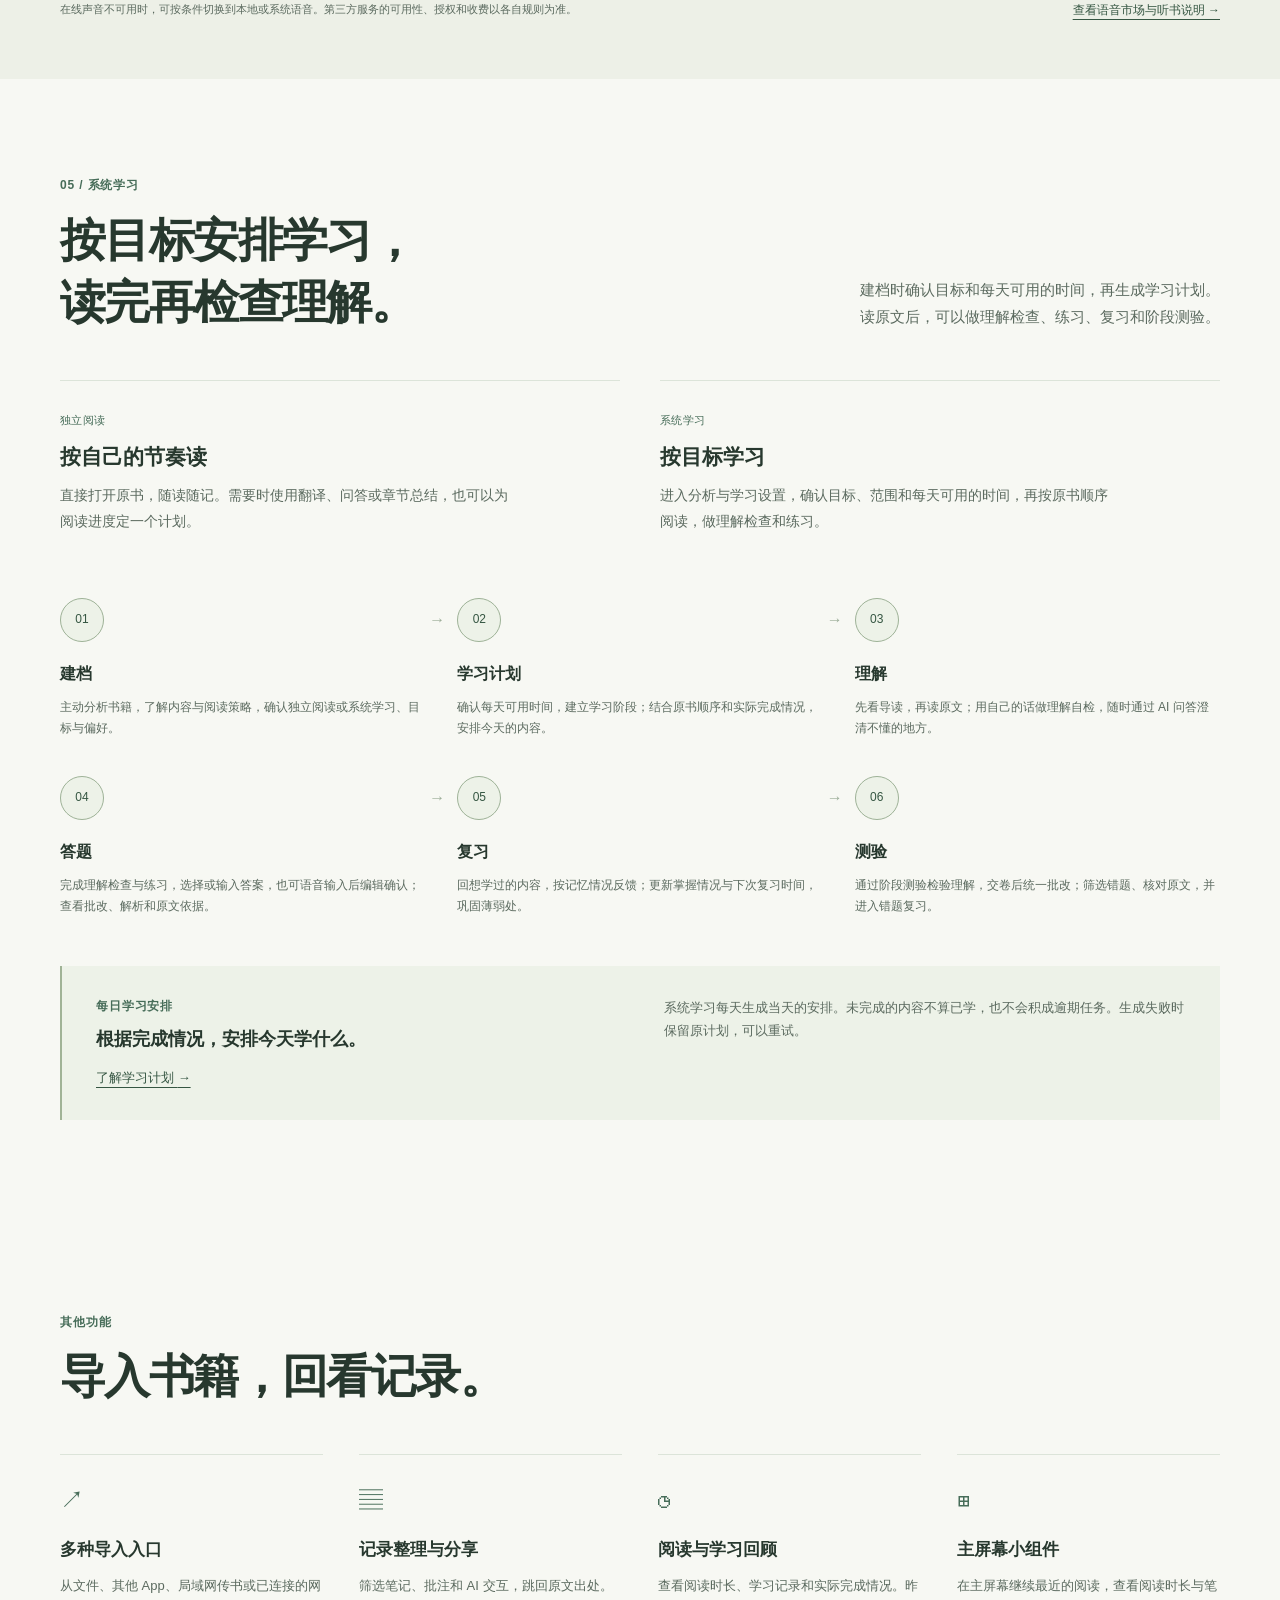
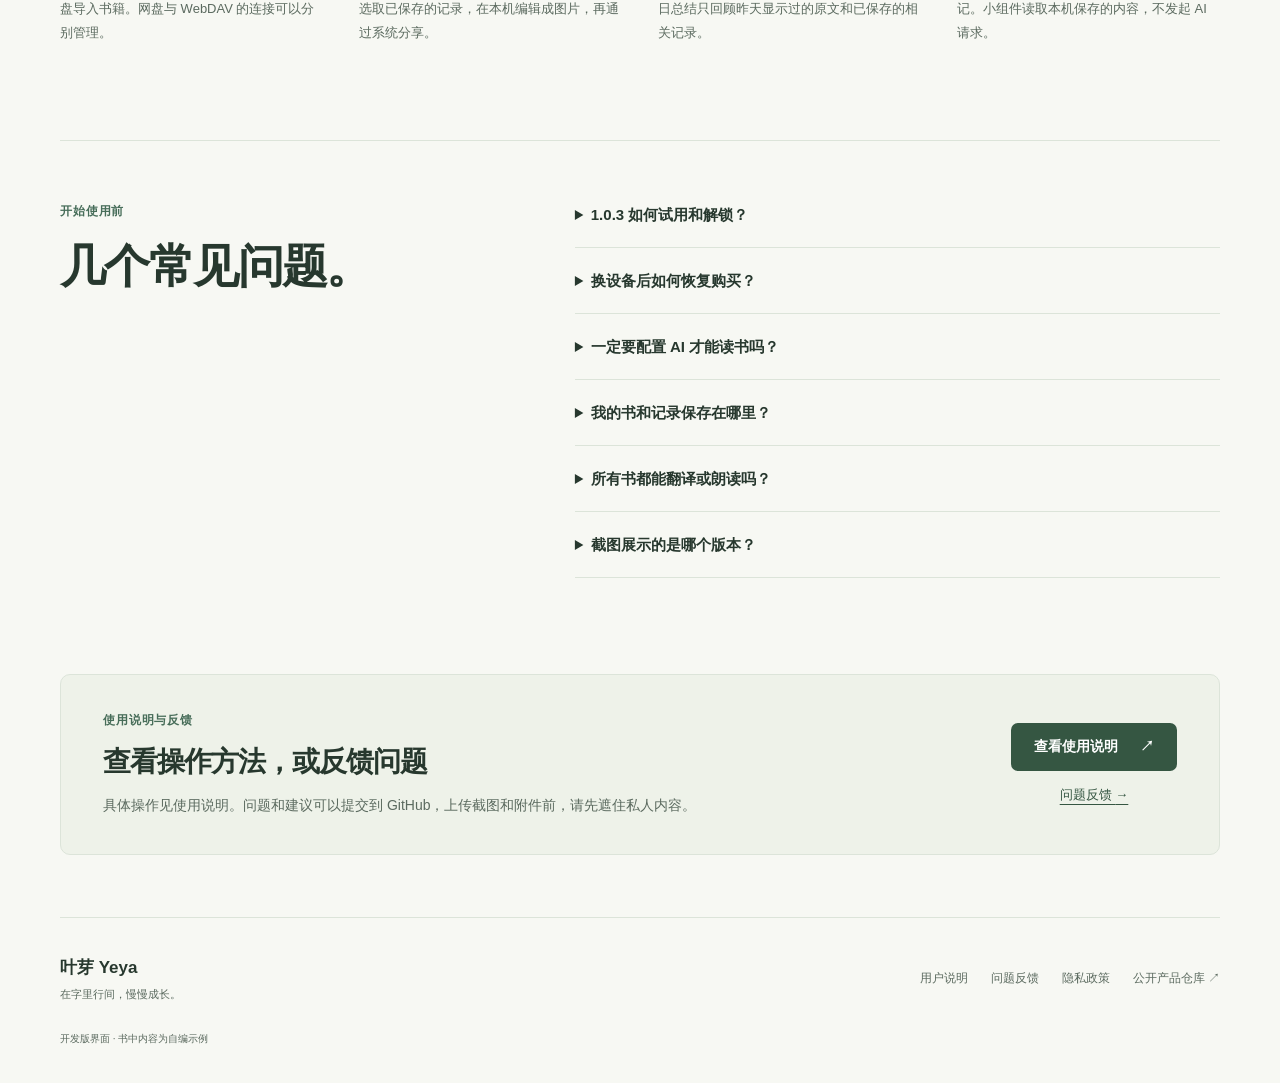
==== commit 62eaf732: "更新1.0.3上架状态与试用解锁说明" ====
--- a/docs/index.html
+++ b/docs/index.html
@@ -26,8 +26,9 @@
         <h1>读自己的书，<br><span class="green">随时问 AI。</span></h1>
         <p class="hero-lede">导入自己的书，读到不懂的地方就问 AI，也能翻译原文、整理笔记。想系统学习时，可以先建档、定计划，再做理解自检、答题、复习和测验。</p>
         <p class="hero-details">阅读与听书 · 双语阅读 · 12 项可独立开关的 AI 功能</p>
-        <div class="actions"><a class="button primary" href="videos.html">观看功能演示 <span aria-hidden="true">→</span></a><a class="button secondary" href="#ai">查看全部 AI 功能 <span aria-hidden="true">↓</span></a></div>
-        <p class="status-note">页面展示开发版本，公开获取方式确认后公布。</p>
+        <div class="actions"><a class="button primary" href="https://apps.apple.com/us/app/id6822345623">美国区 App Store <span aria-hidden="true">↗</span></a><a class="button secondary" href="videos.html">观看功能演示 <span aria-hidden="true">→</span></a><a class="button secondary" href="#ai">查看全部 AI 功能 <span aria-hidden="true">↓</span></a></div>
+        <p class="hero-details">免费下载，基础阅读与系统单人朗读免费。<a href="guide.html#access">查看 14 天试用与解锁说明</a></p>
+        <p class="status-note">2026 年 11 月 3 日 17:05（北京时间）更新：iPhone／iPad 版 1.0.3 已在美国区上架，其他地区以对应商店页面为准。Mac 版 1.0.3 已提交审核，通过后自动发布。</p>
       </div>
       <div class="hero-showcase">
         <span class="showcase-label">APP 实际界面</span>
@@ -65,7 +66,7 @@
         <div class="reader-copy">
           <article class="feature-row"><span class="feature-number">01</span><div><h3>导入自己的电子书</h3><p>导入 EPUB、PDF、TXT 等文件，用书库文件夹整理。退出再打开，继续上次保存的阅读位置。</p><span class="format-list">EPUB / PDF / TXT / Markdown / MOBI / AZW / AZW3</span></div></article>
           <article class="feature-row"><span class="feature-number">02</span><div><h3>调整文字排版</h3><p>调整可重排正文的字体、字号、行距、段距和页边距。原版 PDF 保留原有字体与版式。</p><span class="format-list">整页翻页 / 连续滚动 / 横屏双页 / 自动翻页</span></div></article>
-          <article class="feature-row"><span class="feature-number">03</span><div><h3>根据所选策略标注原文重点</h3><p>1.0.3 功能预览（尚未发布）：确认想关注的内容与笔迹后，按所选策略匹配当前可见原文。自动批注重点可单独开启。高亮、划线、圈注和侧边线可搭配不同颜色；每条批注保留当时的样式。</p></div></article>
+          <article class="feature-row"><span class="feature-number">03</span><div><h3>根据所选策略标注原文重点</h3><p>1.0.3 中，确认想关注的内容与笔迹后，按所选策略匹配当前可见原文。自动批注重点可单独开启。高亮、划线、圈注和侧边线可搭配不同颜色；每条批注保留当时的样式。</p></div></article>
           <article class="feature-row"><span class="feature-number">04</span><div><h3>回看笔记，跳回原文</h3><p>书签标记位置，笔记记录自己的理解。批注、笔记和 AI 交互收在统一记录里，回看时可以跳回对应的原文。</p></div></article>
           <article class="feature-row"><span class="feature-number">05</span><div><h3>切换章节和翻页方式</h3><p>用目录切换章节，下次打开时恢复阅读位置。可以整页翻页、在章内连续滚动，或开启自动翻页；足够宽的横屏还能显示双页。</p></div></article>
           <article class="feature-row"><span class="feature-number">06</span><div><h3>颜色、背景与屏幕设置</h3><p>正文和背景可自选颜色，也能从相册或文件选择背景图片、调整显示强度。阅读时可调整亮度与延迟熄屏。</p></div></article>
@@ -89,7 +90,7 @@
     <section id="listening" class="listening-section">
       <div class="wrap section listening-layout">
         <figure class="listening-screen"><button class="screen-button phone" type="button" data-screen="assets/screenshots/listening.png" data-caption="播报模式 · 播放、语速、章节与定时关闭" aria-label="放大听书播放界面"><img src="assets/screenshots/listening.png" width="1206" height="2622" loading="lazy" alt="叶芽播报模式的播放、章节、语速和定时控制"></button><figcaption>播报模式<span>收起页面后也能接着听</span></figcaption></figure>
-        <div class="listening-copy"><p class="eyebrow">04 / 听书</p><h2>看到哪里，<br>就从哪里接着听。</h2><p class="section-lede">连续朗读从当前阅读位置开始，跨章继续。打开播报模式可以看到正在说的文字，收起页面或退出阅读器后也能继续播放。</p><ul class="listening-controls"><li>播放 / 暂停与快进一句</li><li>章节跳转与语速调整</li><li>发音人选择与声音试听</li><li>锁屏播放控制</li><li>15 / 30 / 60 分钟定时关闭</li><li>自定义定时，暂停位置保留</li></ul><div class="sound-intro"><h3>选择朗读声音</h3><p>可以用系统语音，下载离线声音包在本机合成，或接入在线语音服务。播放界面会显示实际使用的声音来源。</p></div><div class="sound-intro"><h3>1.0.3 预览：多角色与智能情感</h3><p>该版本尚未发布。旁白和人物可以使用不同声音，人物绑定可手动调整。智能情感参考原文上下文组织语气与情绪，实际表达取决于所选模型和发音人的支持。</p></div></div>
+        <div class="listening-copy"><p class="eyebrow">04 / 听书</p><h2>看到哪里，<br>就从哪里接着听。</h2><p class="section-lede">连续朗读从当前阅读位置开始，跨章继续。打开播报模式可以看到正在说的文字，收起页面或退出阅读器后也能继续播放。</p><ul class="listening-controls"><li>播放 / 暂停与快进一句</li><li>章节跳转与语速调整</li><li>发音人选择与声音试听</li><li>锁屏播放控制</li><li>15 / 30 / 60 分钟定时关闭</li><li>自定义定时，暂停位置保留</li></ul><div class="sound-intro"><h3>选择朗读声音</h3><p>可以用系统语音，下载离线声音包在本机合成，或接入在线语音服务。播放界面会显示实际使用的声音来源。</p></div><div class="sound-intro"><h3>1.0.3：多角色与智能情感</h3><p>旁白和人物可以使用不同声音，人物绑定可手动调整。智能情感参考原文上下文组织语气与情绪，实际表达取决于所选模型和发音人的支持。</p></div></div>
       </div>
       <div class="wrap listening-scenes"><div class="section-heading"><p class="eyebrow">三种听书场景</p><h3>通勤或睡前，也可以接着听。</h3></div><div class="scene-grid"><article><span class="mode-label">01 / 边读边听</span><h3>从当前页开始朗读</h3><p>从当前可视位置开始连续朗读，跨章继续；也能只朗读选中文字、当前段落、本节原文或导读。</p></article><article><span class="mode-label">02 / 通勤与散步</span><h3>收起阅读器，继续听书</h3><p>在播报模式查看当前句，收起页面或离开阅读器后接着听，使用锁屏控制暂停或切换章节。</p></article><article><span class="mode-label">03 / 睡前与休息</span><h3>设好时间，到点暂停</h3><p>选择 15、30、60 分钟或自定义定时关闭；到期保留当前句与阅读位置，下次从这里继续。</p></article></div></div>
       <div class="wrap sound-options"><article><span class="sound-kind">SYSTEM</span><h3>系统语音</h3><p>使用 iOS 提供的发音人，不需要配置语音 API。可用声音取决于设备上已安装的系统声音。</p><span class="sound-detail">打开就能选 · 跟随设备声音</span></article><article><span class="sound-kind">ON DEVICE</span><h3>离线声音包</h3><p>在语音市场选择「叶芽适配语音包」，从所选下载站点安装后在设备上合成。支持 Kokoro、VITS、Matcha、Kitten 等模型家族，也可添加自定义离线声音包。</p><span class="sound-detail">下载后本地运行 · 按需占用空间</span></article><article><span class="sound-kind">ONLINE</span><h3>在线语音服务</h3><p>内置 Edge 朗读，以及 Azure、ElevenLabs、Fish Audio、OpenAI 兼容接口等接入方式。在语音市场里配置、测试连接与试听。</p><span class="sound-detail">需要联网 · 按服务要求配置</span></article></div>
@@ -116,10 +117,12 @@
     </section>
 
     <section id="questions" class="section wrap faq-section"><div class="section-heading"><p class="eyebrow">开始使用前</p><h2>几个常见问题。</h2></div><div class="faq-list">
-      <details><summary>一定要配置 AI 才能读书吗？</summary><p>不用。普通阅读、字体和主题设置、书签与批注都可以直接使用。AI 问答、翻译、分析和练习等功能需要配置自己选择的模型服务，并可以分别关闭。</p></details>
+      <details><summary>1.0.3 如何试用和解锁？</summary><p>下载、基础阅读和系统单人朗读免费。你可以在 App 内主动领取 14 天完整功能试用，到期不会自动收费，已有内容仍可查看。</p><p>生成新的 AI 内容，或使用多角色朗读、智能情感、离线声音包播报和在线播报，需要有效试用或完整功能权益。购买“解锁全部功能”后，软件完整功能永久解锁，无需订阅；原付费下载的有效权益继续保留。解锁价格由当前 App Store 商店地区决定，以商店显示为准；界面语言不影响定价。第三方模型和在线语音服务费用另计。</p></details>
+      <details><summary>换设备后如何恢复购买？</summary><p>在 iPhone、iPad 和 Mac 的 1.0.3 版本中，使用同一个“媒体与购买项目”Apple 账户，可在 App 的购买页恢复购买。书库同步、API Key 和声音包配置需要另行设置。Mac 版目前仍待审核。</p></details>
+      <details><summary>一定要配置 AI 才能读书吗？</summary><p>不用。普通阅读、字体和主题设置、书签与手动批注都可以免费使用。用 AI 生成问答、翻译、分析和练习等新内容，需要有效试用或解锁，并配置自己选择的模型服务；各项 AI 功能可以分别关闭。</p></details>
       <details><summary>我的书和记录保存在哪里？</summary><p>导入后的书与阅读记录保存在本机。使用 AI 时，相关内容会发送给你选择的模型服务；在线朗读也需要把文字发送给语音服务。同步需要单独开启，使用前请核对连接、内容权限和服务规则。</p></details>
       <details><summary>所有书都能翻译或朗读吗？</summary><p>翻译与朗读需要可用的正文。EPUB、文本书和能够提取文字的 PDF 可以使用相应功能；扫描页面的识别质量、文件结构以及所选服务会影响实际效果。</p></details>
-      <details><summary>截图展示的是哪个版本？</summary><p>截图来自开发版，书中内容是自编示例。这里介绍的是开发中的功能，正式版本的功能请以发布信息为准。目前还没有已确认的公开下载地址，确认后会在官方产品仓库公布。</p></details>
+      <details><summary>截图展示的是哪个版本？</summary><p>截图来自开发版真实界面，书中内容为自编示例，部分布局可能与商店版本不同。页面也介绍开发中的功能，具体可用功能以你安装的版本为准。</p></details>
     </div></section>
     <section class="feedback-banner wrap"><div><p class="eyebrow">使用说明与反馈</p><h2>查看操作方法，或反馈问题</h2><p>具体操作见使用说明。问题和建议可以提交到 GitHub，上传截图和附件前，请先遮住私人内容。</p></div><div class="banner-actions"><a class="button primary" href="guide.html">查看使用说明 <span aria-hidden="true">↗</span></a><a class="text-link" href="feedback.html">问题反馈 <span aria-hidden="true">→</span></a></div></section>
   </main>
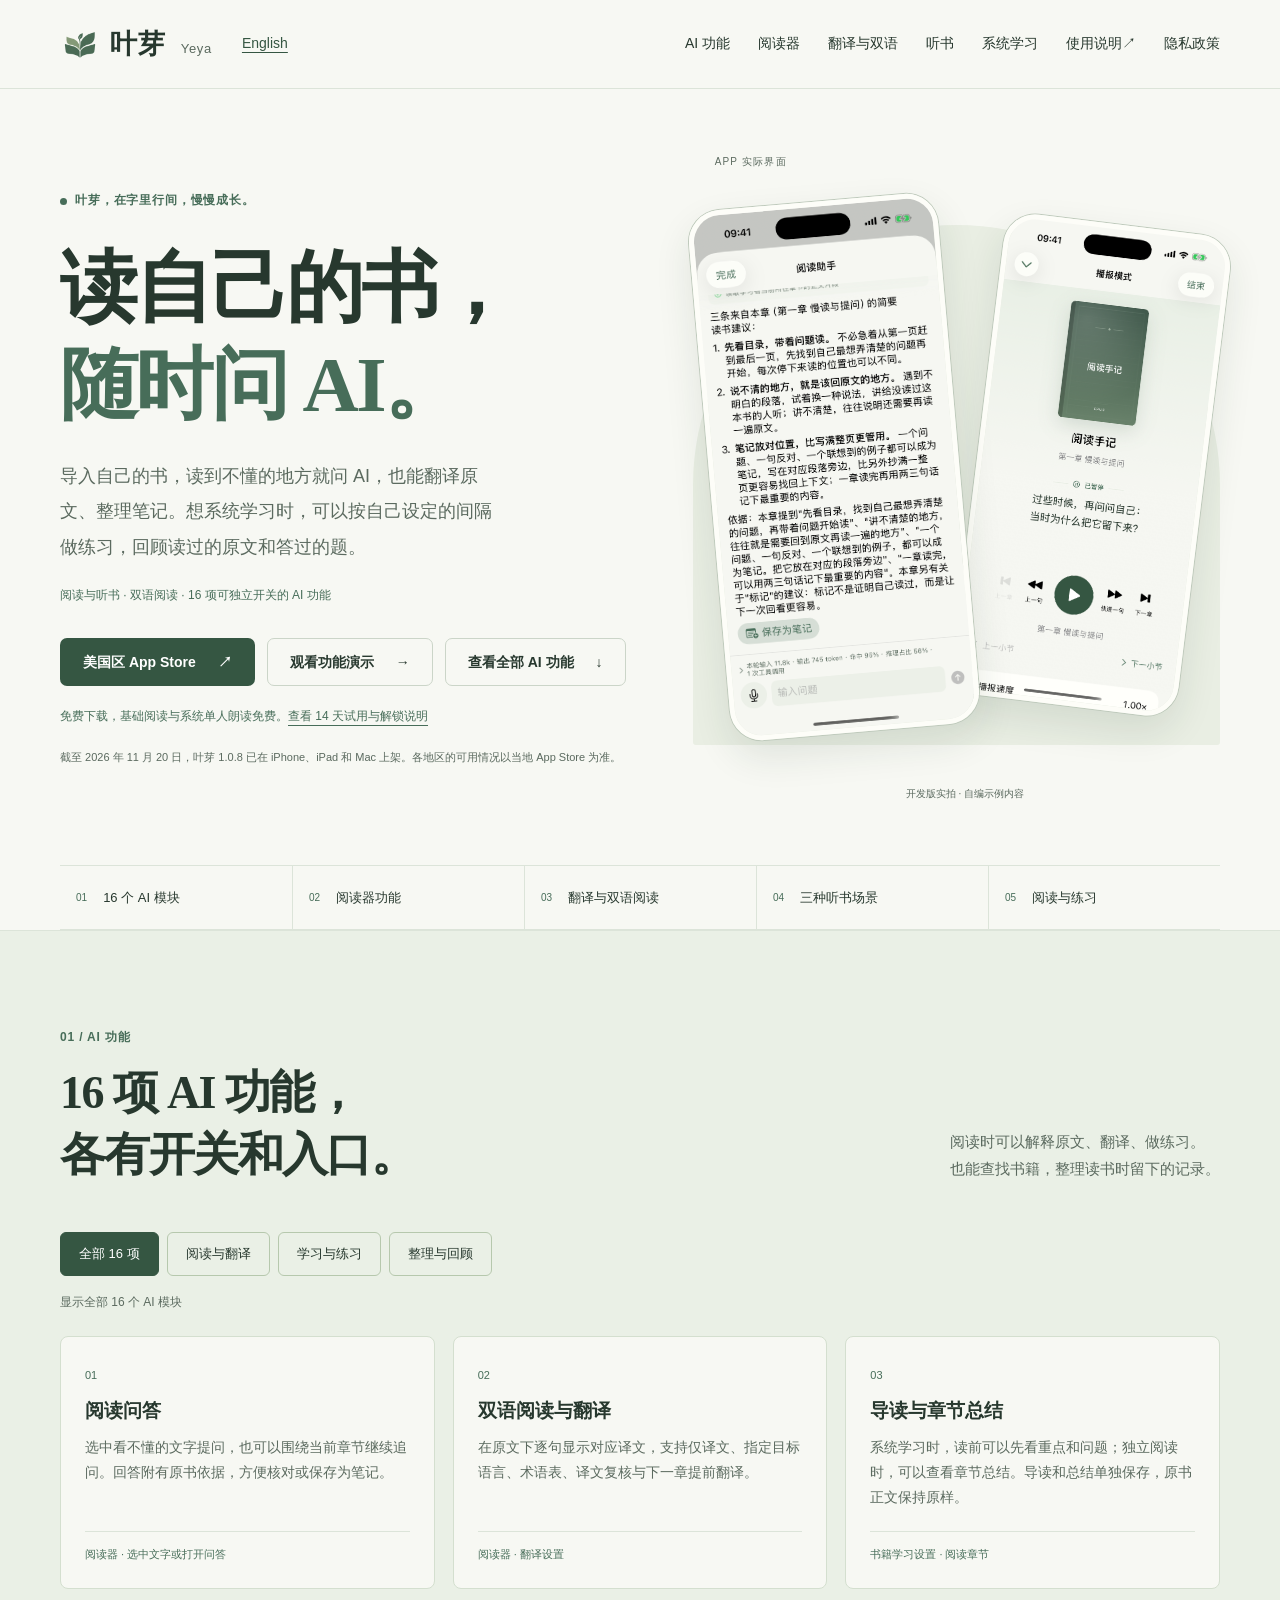
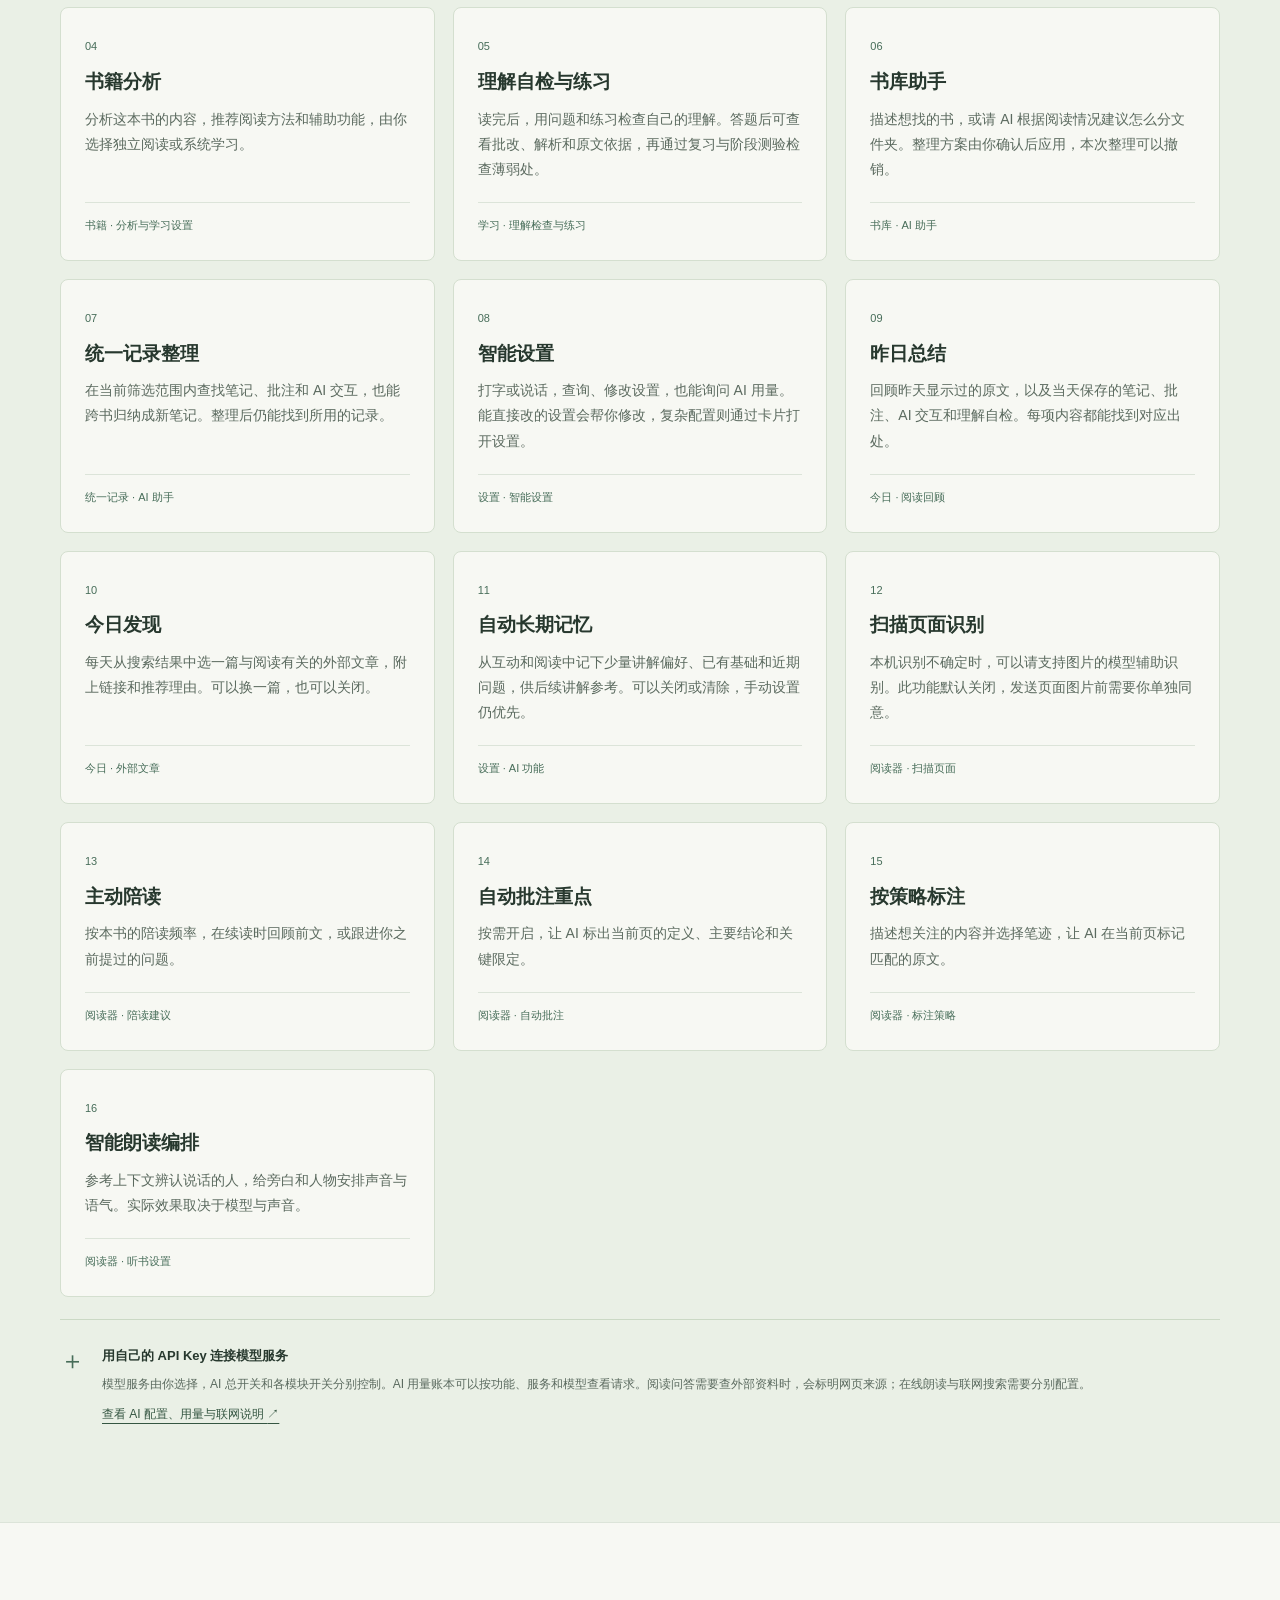
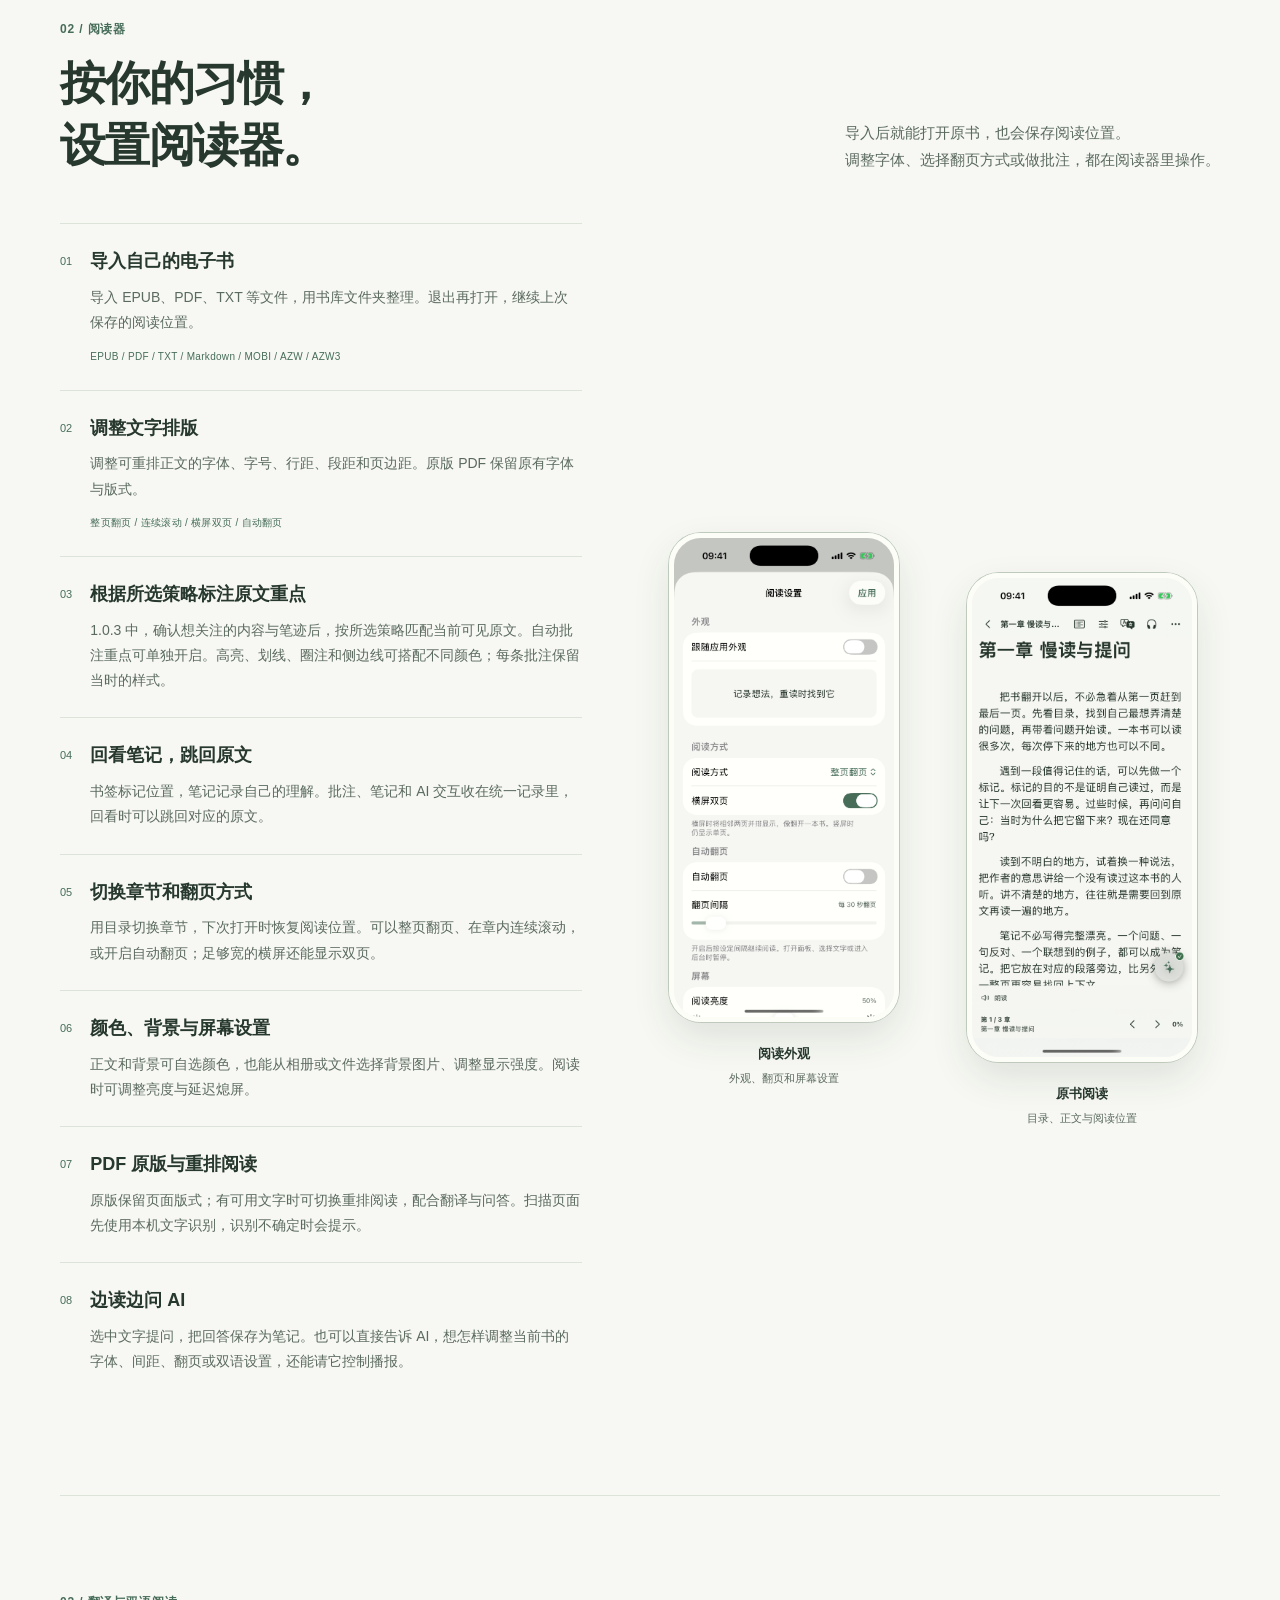
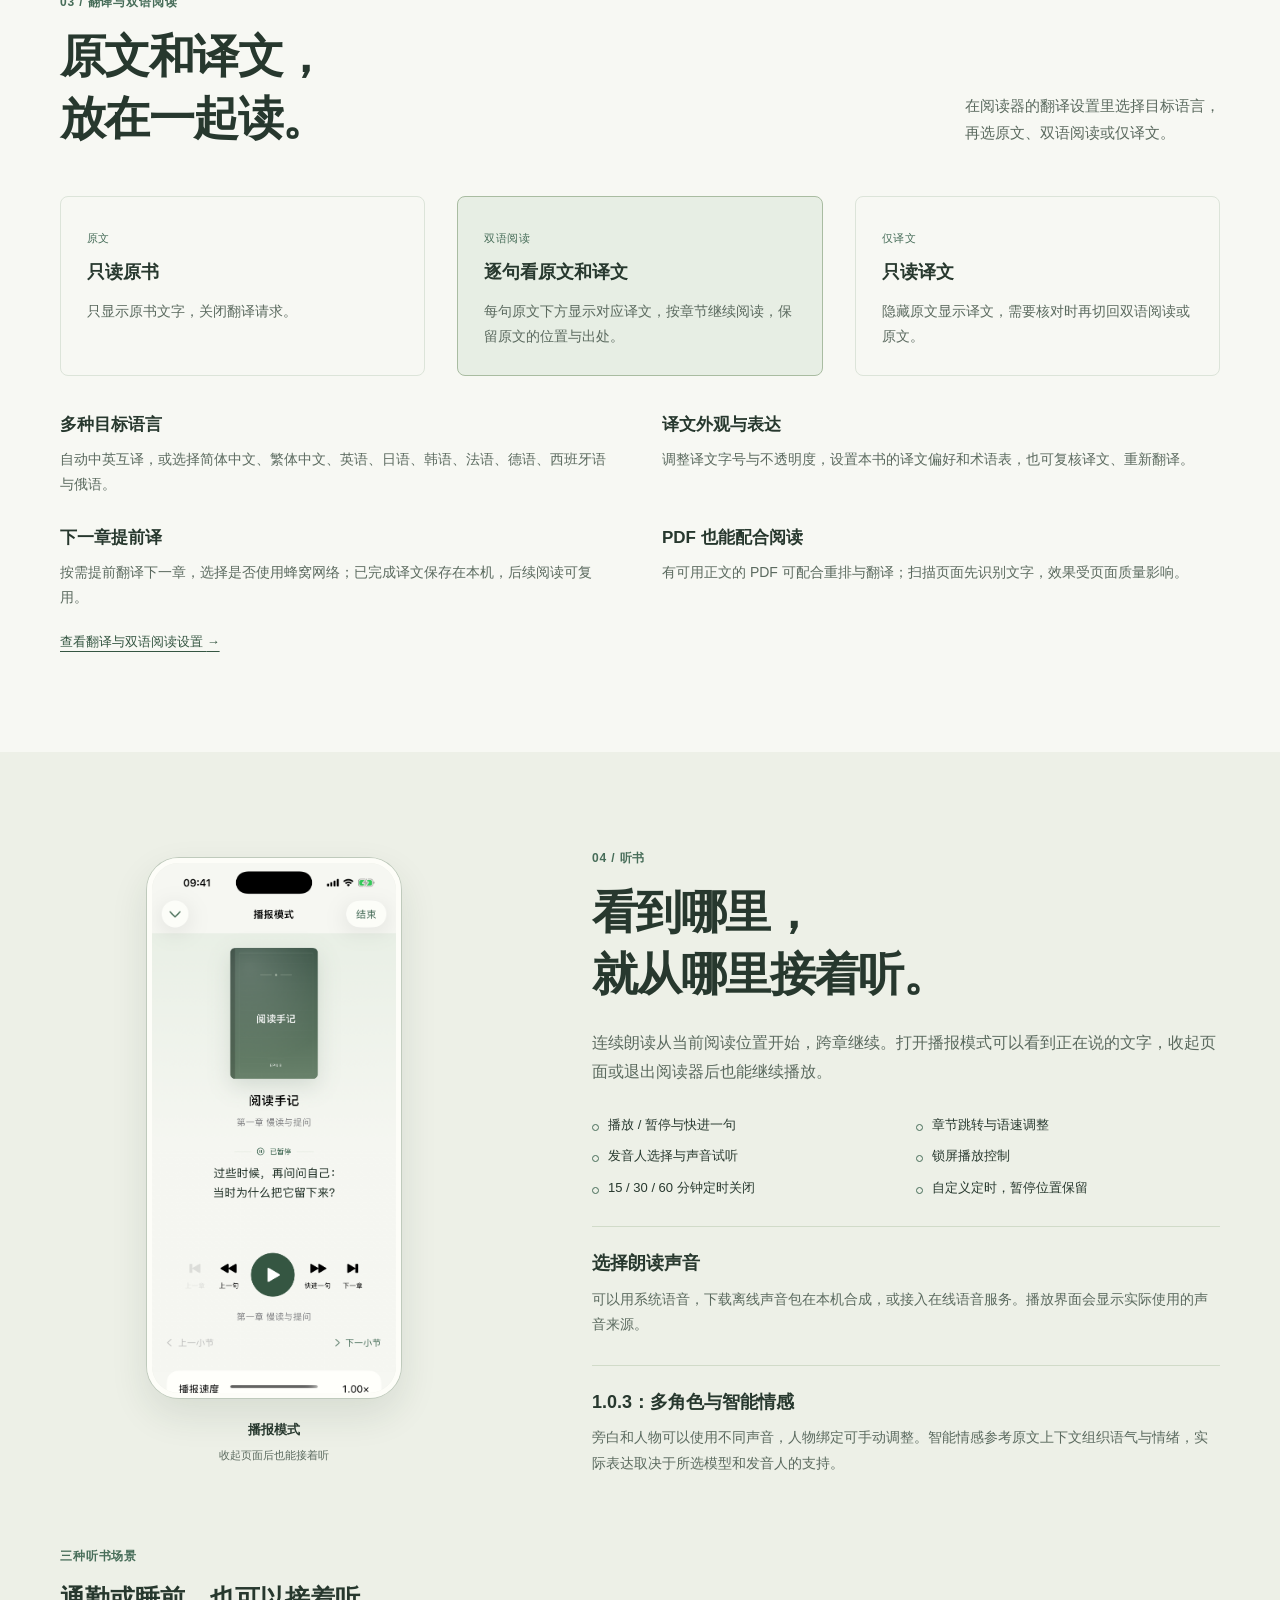
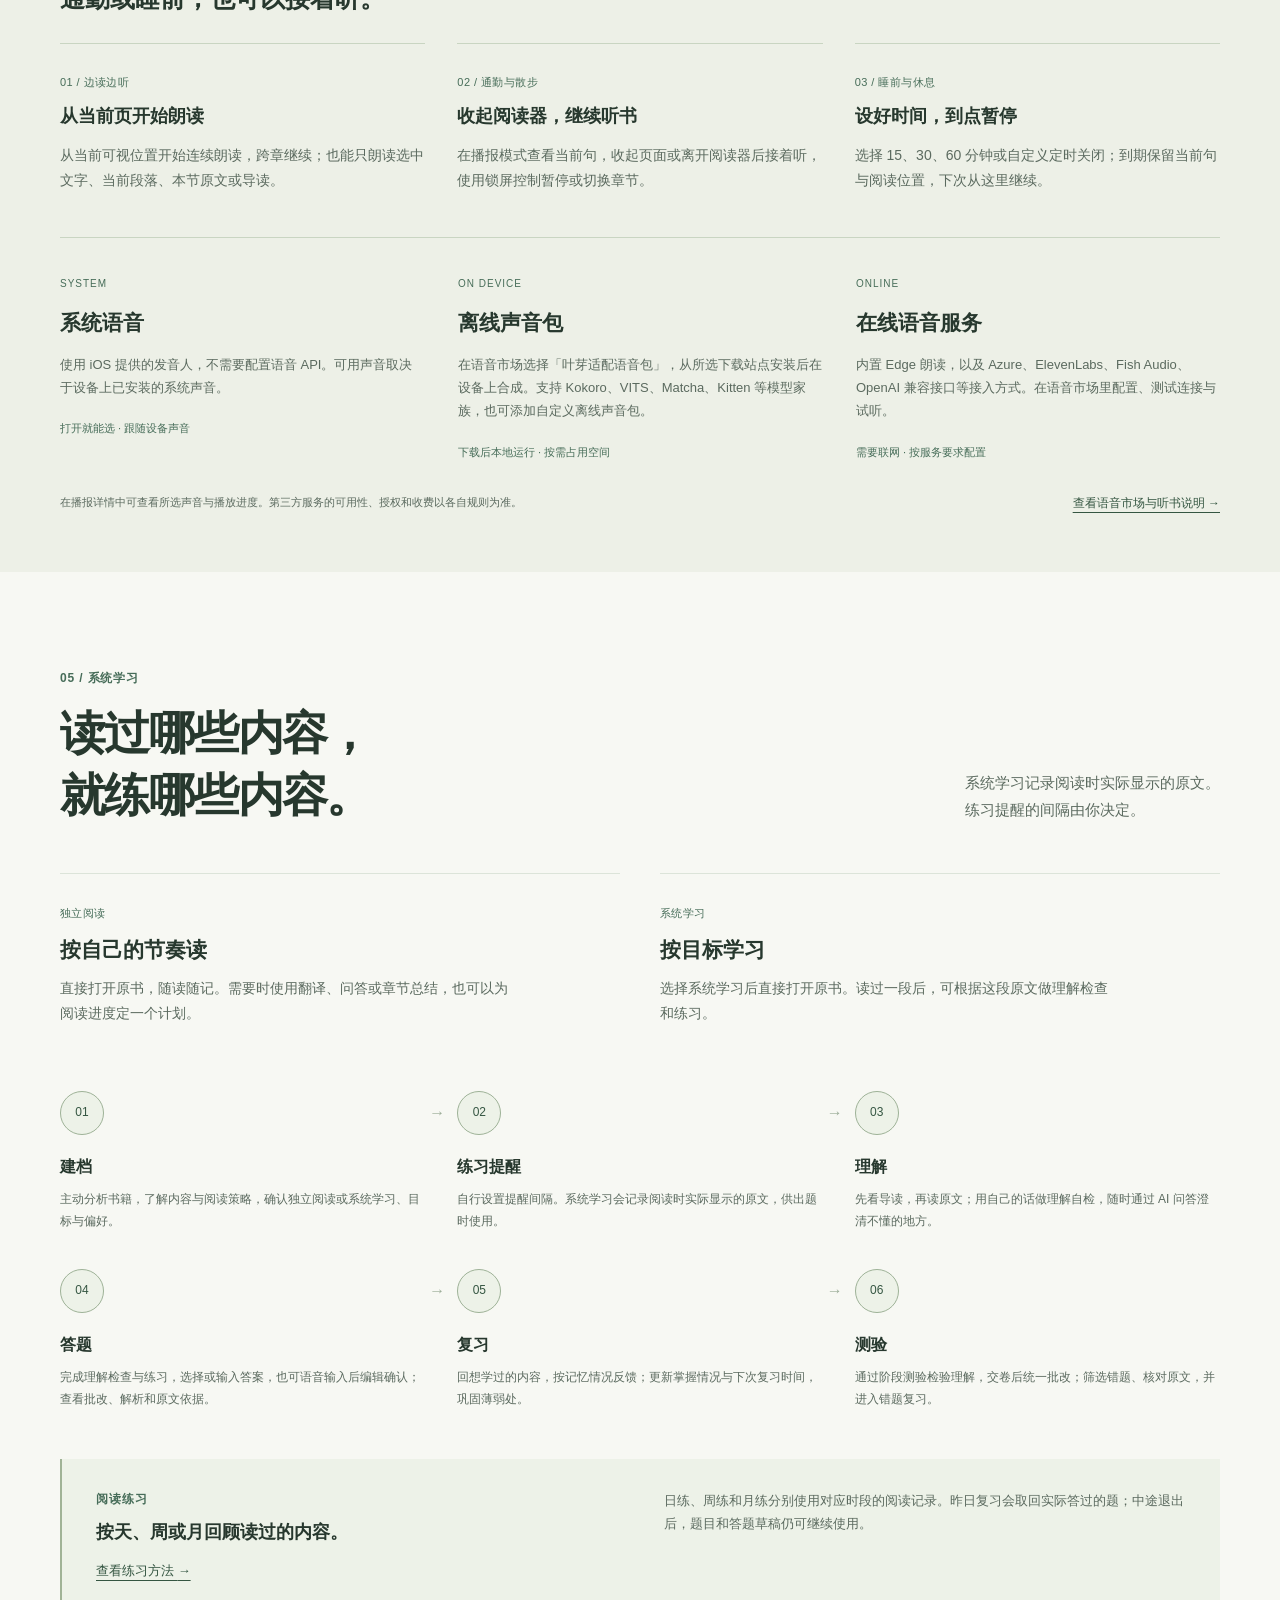
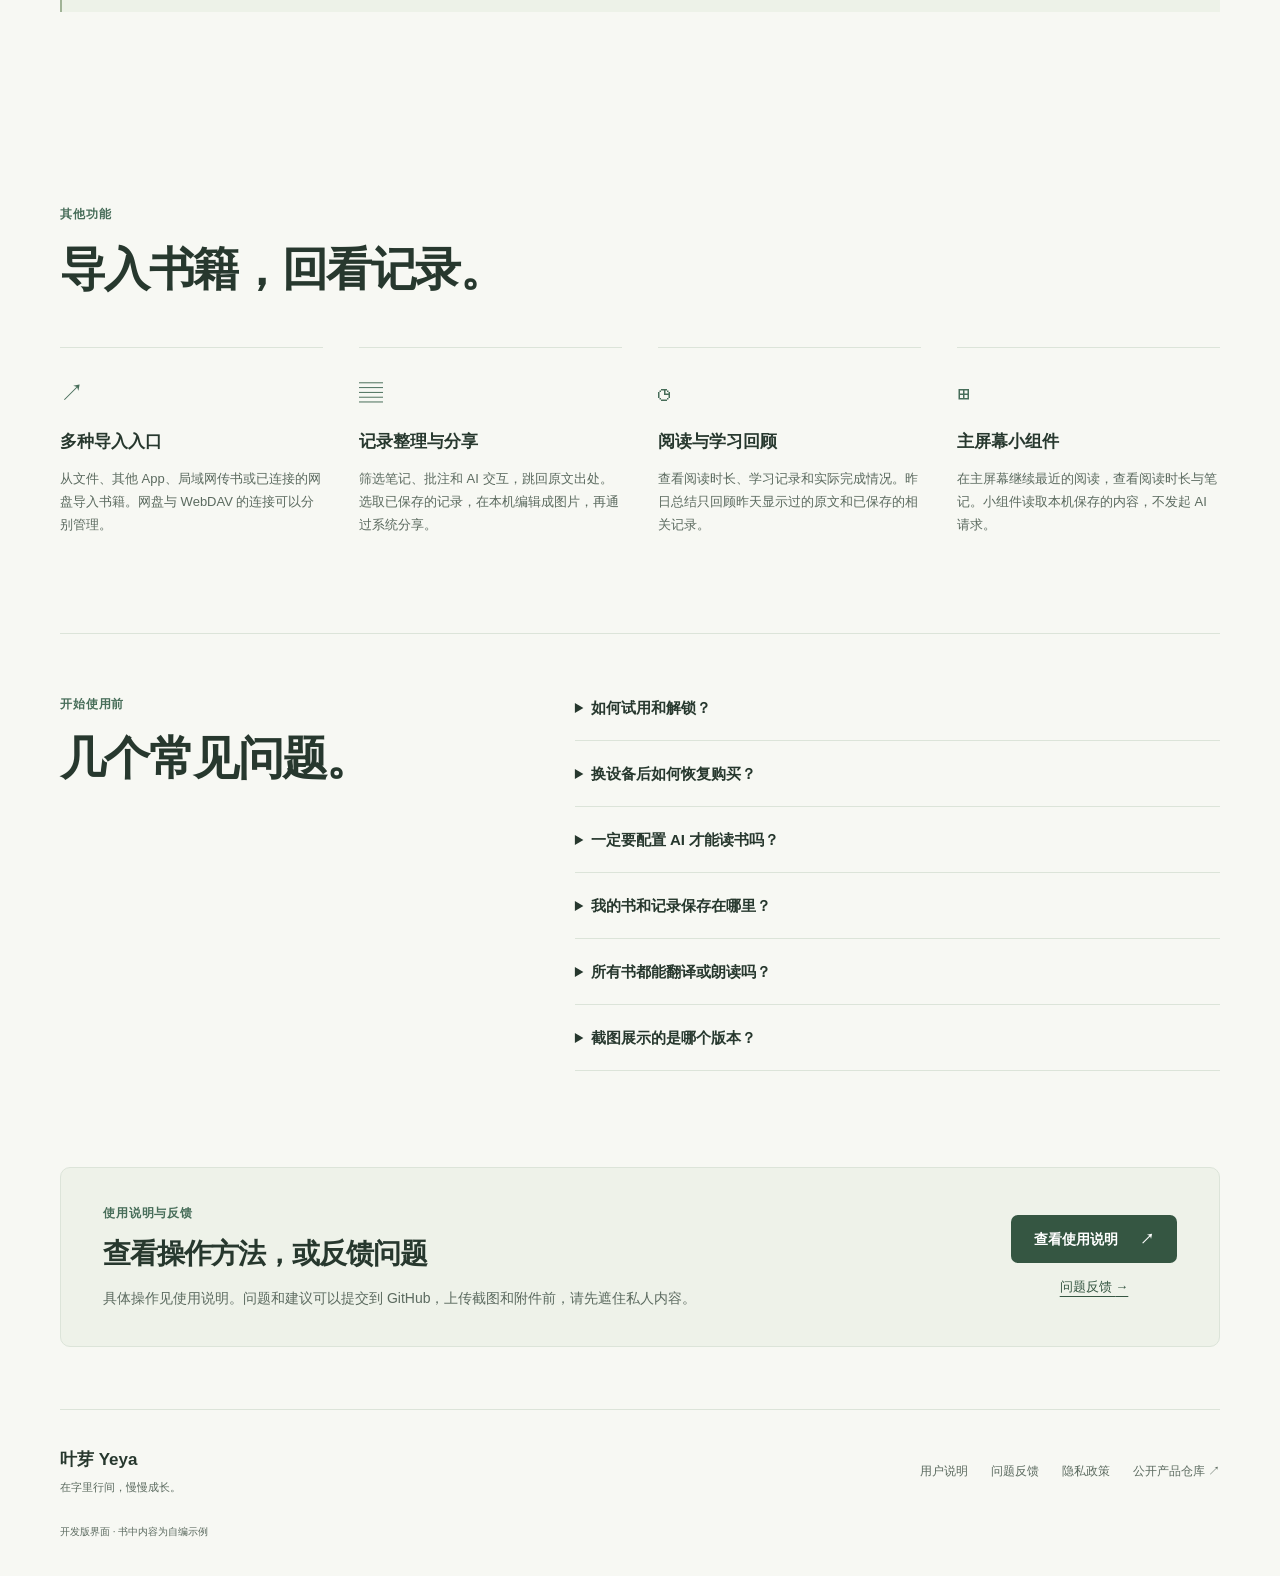
==== commit 2c7779f0: "Publish the English Yeya website and product README" ====
--- a/docs/index.html
+++ b/docs/index.html
@@ -3,18 +3,21 @@
 <head>
   <meta charset="utf-8">
   <meta name="viewport" content="width=device-width, initial-scale=1">
-  <meta name="description" content="叶芽 Yeya 是一款阅读与学习 App。导入自己的书，边读边问 AI，也能翻译、听书、记笔记，或按学习计划做练习和复习。12 项 AI 功能可分别开启或关闭。">
+  <meta name="description" content="叶芽 Yeya 是一款阅读与学习 App。导入自己的书，边读边问 AI，也能翻译、听书、记笔记，或根据实际读过的内容做练习和复习。16 项 AI 功能可分别开启或关闭。">
+  <link rel="alternate" hreflang="zh-CN" href="https://yeya-dev.github.io/yeya/">
+  <link rel="alternate" hreflang="en" href="https://yeya-dev.github.io/yeya/en/">
   <meta name="theme-color" content="#476d59">
   <title>叶芽 Yeya · 在字里行间，慢慢成长</title>
   <link rel="icon" href="assets/yeya-icon.png" type="image/png">
-  <link rel="stylesheet" href="assets/site.css?v=20261016-1">
-  <script src="assets/site.js?v=20261016-1" defer></script>
+  <link rel="stylesheet" href="assets/site.css?v=20261120">
+  <script src="assets/site.js?v=20261120" defer></script>
 </head>
 <body>
   <a class="skip-link" href="#main">跳到主要内容</a>
   <header class="site-header">
     <div class="header-inner wrap">
       <a class="brand" href="index.html" aria-label="叶芽 Yeya 首页"><img src="assets/yeya-logo.png" width="40" height="40" alt=""><span>叶芽 <small>Yeya</small></span></a>
+      <a class="language-link" href="en/" hreflang="en" lang="en">English</a>
       <button class="menu-toggle" type="button" aria-expanded="false" aria-controls="main-nav"><span>菜单</span><span class="menu-lines" aria-hidden="true"></span></button>
       <nav id="main-nav" aria-label="主导航"><a href="#ai">AI 功能</a><a href="#reader">阅读器</a><a href="#translation">翻译与双语</a><a href="#listening">听书</a><a href="#study">系统学习</a><a href="guide.html">使用说明 <span aria-hidden="true">↗</span></a><a href="privacy.html">隐私政策</a></nav>
     </div>
@@ -24,11 +27,11 @@
       <div class="hero-copy">
         <p class="eyebrow"><span class="seed-dot" aria-hidden="true"></span> 叶芽，在字里行间，慢慢成长。</p>
         <h1>读自己的书，<br><span class="green">随时问 AI。</span></h1>
-        <p class="hero-lede">导入自己的书，读到不懂的地方就问 AI，也能翻译原文、整理笔记。想系统学习时，可以先建档、定计划，再做理解自检、答题、复习和测验。</p>
-        <p class="hero-details">阅读与听书 · 双语阅读 · 12 项可独立开关的 AI 功能</p>
+        <p class="hero-lede">导入自己的书，读到不懂的地方就问 AI，也能翻译原文、整理笔记。想系统学习时，可以按自己设定的间隔做练习，回顾读过的原文和答过的题。</p>
+        <p class="hero-details">阅读与听书 · 双语阅读 · 16 项可独立开关的 AI 功能</p>
         <div class="actions"><a class="button primary" href="https://apps.apple.com/us/app/id6822345623">美国区 App Store <span aria-hidden="true">↗</span></a><a class="button secondary" href="videos.html">观看功能演示 <span aria-hidden="true">→</span></a><a class="button secondary" href="#ai">查看全部 AI 功能 <span aria-hidden="true">↓</span></a></div>
         <p class="hero-details">免费下载，基础阅读与系统单人朗读免费。<a href="guide.html#access">查看 14 天试用与解锁说明</a></p>
-        <p class="status-note">2026 年 11 月 3 日 17:05（北京时间）更新：iPhone／iPad 版 1.0.3 已在美国区上架，其他地区以对应商店页面为准。Mac 版 1.0.3 已提交审核，通过后自动发布。</p>
+        <p class="status-note">截至 2026 年 11 月 20 日，叶芽 1.0.8 已在 iPhone、iPad 和 Mac 上架。各地区的可用情况以当地 App Store 为准。</p>
       </div>
       <div class="hero-showcase">
         <span class="showcase-label">APP 实际界面</span>
@@ -37,17 +40,17 @@
         <span class="showcase-footnote">开发版实拍 · 自编示例内容</span>
       </div>
     </section>
-    <div class="feature-index wrap" aria-label="功能概览"><a href="#ai"><span>01</span> 12 个 AI 模块</a><a href="#reader"><span>02</span> 阅读器功能</a><a href="#translation"><span>03</span> 翻译与双语阅读</a><a href="#listening"><span>04</span> 三种听书场景</a><a href="#study"><span>05</span> 六步系统学习</a></div>
+    <div class="feature-index wrap" aria-label="功能概览"><a href="#ai"><span>01</span> 16 个 AI 模块</a><a href="#reader"><span>02</span> 阅读器功能</a><a href="#translation"><span>03</span> 翻译与双语阅读</a><a href="#listening"><span>04</span> 三种听书场景</a><a href="#study"><span>05</span> 阅读与练习</a></div>
 
     <section id="ai" class="ai-section"><div class="wrap section">
-      <div class="section-heading split-heading"><div><p class="eyebrow">01 / AI 功能</p><h2>12 项 AI 功能，<br>各有开关和入口。</h2></div><p>阅读时可以解释原文、翻译、做练习。<br class="desktop-only">也能查找书籍，整理读书时留下的记录。</p></div>
-      <div class="ai-filters" role="group" aria-label="筛选 AI 功能"><button type="button" data-ai-filter="all" aria-pressed="true">全部 12 项</button><button type="button" data-ai-filter="reading" aria-pressed="false">阅读与翻译</button><button type="button" data-ai-filter="study" aria-pressed="false">学习与练习</button><button type="button" data-ai-filter="organize" aria-pressed="false">整理与回顾</button></div>
-      <p class="filter-count" aria-live="polite">显示全部 12 个 AI 模块</p>
+      <div class="section-heading split-heading"><div><p class="eyebrow">01 / AI 功能</p><h2>16 项 AI 功能，<br>各有开关和入口。</h2></div><p>阅读时可以解释原文、翻译、做练习。<br class="desktop-only">也能查找书籍，整理读书时留下的记录。</p></div>
+      <div class="ai-filters" role="group" aria-label="筛选 AI 功能"><button type="button" data-ai-filter="all" aria-pressed="true">全部 16 项</button><button type="button" data-ai-filter="reading" aria-pressed="false">阅读与翻译</button><button type="button" data-ai-filter="study" aria-pressed="false">学习与练习</button><button type="button" data-ai-filter="organize" aria-pressed="false">整理与回顾</button></div>
+      <p class="filter-count" aria-live="polite">显示全部 16 个 AI 模块</p>
       <div class="ai-catalog">
         <article class="ai-card" data-ai-category="reading"><span class="module-no">01</span><h3>阅读问答</h3><p>选中看不懂的文字提问，也可以围绕当前章节继续追问。回答附有原书依据，方便核对或保存为笔记。</p><span class="entry-label">阅读器 · 选中文字或打开问答</span></article>
         <article class="ai-card" data-ai-category="reading"><span class="module-no">02</span><h3>双语阅读与翻译</h3><p>在原文下逐句显示对应译文，支持仅译文、指定目标语言、术语表、译文复核与下一章提前翻译。</p><span class="entry-label">阅读器 · 翻译设置</span></article>
         <article class="ai-card" data-ai-category="reading"><span class="module-no">03</span><h3>导读与章节总结</h3><p>系统学习时，读前可以先看重点和问题；独立阅读时，可以查看章节总结。导读和总结单独保存，原书正文保持原样。</p><span class="entry-label">书籍学习设置 · 阅读章节</span></article>
-        <article class="ai-card" data-ai-category="study"><span class="module-no">04</span><h3>书籍分析与学习计划</h3><p>分析这本书并建议阅读方法。确认目标和每天可用的时间后，建立学习阶段，再根据实际完成情况安排今天学什么。</p><span class="entry-label">书籍 · 分析与学习设置</span></article>
+        <article class="ai-card" data-ai-category="study"><span class="module-no">04</span><h3>书籍分析</h3><p>分析这本书的内容，推荐阅读方法和辅助功能，由你选择独立阅读或系统学习。</p><span class="entry-label">书籍 · 分析与学习设置</span></article>
         <article class="ai-card" data-ai-category="study"><span class="module-no">05</span><h3>理解自检与练习</h3><p>读完后，用问题和练习检查自己的理解。答题后可查看批改、解析和原文依据，再通过复习与阶段测验检查薄弱处。</p><span class="entry-label">学习 · 理解检查与练习</span></article>
         <article class="ai-card" data-ai-category="organize"><span class="module-no">06</span><h3>书库助手</h3><p>描述想找的书，或请 AI 根据阅读情况建议怎么分文件夹。整理方案由你确认后应用，本次整理可以撤销。</p><span class="entry-label">书库 · AI 助手</span></article>
         <article class="ai-card" data-ai-category="organize"><span class="module-no">07</span><h3>统一记录整理</h3><p>在当前筛选范围内查找笔记、批注和 AI 交互，也能跨书归纳成新笔记。整理后仍能找到所用的记录。</p><span class="entry-label">统一记录 · AI 助手</span></article>
@@ -56,6 +59,10 @@
         <article class="ai-card" data-ai-category="organize"><span class="module-no">10</span><h3>今日发现</h3><p>每天从搜索结果中选一篇与阅读有关的外部文章，附上链接和推荐理由。可以换一篇，也可以关闭。</p><span class="entry-label">今日 · 外部文章</span></article>
         <article class="ai-card" data-ai-category="organize"><span class="module-no">11</span><h3>自动长期记忆</h3><p>从互动和阅读中记下少量讲解偏好、已有基础和近期问题，供后续讲解参考。可以关闭或清除，手动设置仍优先。</p><span class="entry-label">设置 · AI 功能</span></article>
         <article class="ai-card" data-ai-category="reading"><span class="module-no">12</span><h3>扫描页面识别</h3><p>本机识别不确定时，可以请支持图片的模型辅助识别。此功能默认关闭，发送页面图片前需要你单独同意。</p><span class="entry-label">阅读器 · 扫描页面</span></article>
+        <article class="ai-card" data-ai-category="reading"><span class="module-no">13</span><h3>主动陪读</h3><p>按本书的陪读频率，在续读时回顾前文，或跟进你之前提过的问题。</p><span class="entry-label">阅读器 · 陪读建议</span></article>
+        <article class="ai-card" data-ai-category="reading"><span class="module-no">14</span><h3>自动批注重点</h3><p>按需开启，让 AI 标出当前页的定义、主要结论和关键限定。</p><span class="entry-label">阅读器 · 自动批注</span></article>
+        <article class="ai-card" data-ai-category="reading"><span class="module-no">15</span><h3>按策略标注</h3><p>描述想关注的内容并选择笔迹，让 AI 在当前页标记匹配的原文。</p><span class="entry-label">阅读器 · 标注策略</span></article>
+        <article class="ai-card" data-ai-category="reading"><span class="module-no">16</span><h3>智能朗读编排</h3><p>参考上下文辨认说话的人，给旁白和人物安排声音与语气。实际效果取决于模型与声音。</p><span class="entry-label">阅读器 · 听书设置</span></article>
       </div>
       <div class="ai-control-note"><span class="control-symbol" aria-hidden="true">＋</span><div><strong>用自己的 API Key 连接模型服务</strong><p>模型服务由你选择，AI 总开关和各模块开关分别控制。AI 用量账本可以按功能、服务和模型查看请求。阅读问答需要查外部资料时，会标明网页来源；在线朗读与联网搜索需要分别配置。</p><a href="guide.html#ai">查看 AI 配置、用量与联网说明 <span aria-hidden="true">↗</span></a></div></div>
     </div></section>
@@ -94,21 +101,21 @@
       </div>
       <div class="wrap listening-scenes"><div class="section-heading"><p class="eyebrow">三种听书场景</p><h3>通勤或睡前，也可以接着听。</h3></div><div class="scene-grid"><article><span class="mode-label">01 / 边读边听</span><h3>从当前页开始朗读</h3><p>从当前可视位置开始连续朗读，跨章继续；也能只朗读选中文字、当前段落、本节原文或导读。</p></article><article><span class="mode-label">02 / 通勤与散步</span><h3>收起阅读器，继续听书</h3><p>在播报模式查看当前句，收起页面或离开阅读器后接着听，使用锁屏控制暂停或切换章节。</p></article><article><span class="mode-label">03 / 睡前与休息</span><h3>设好时间，到点暂停</h3><p>选择 15、30、60 分钟或自定义定时关闭；到期保留当前句与阅读位置，下次从这里继续。</p></article></div></div>
       <div class="wrap sound-options"><article><span class="sound-kind">SYSTEM</span><h3>系统语音</h3><p>使用 iOS 提供的发音人，不需要配置语音 API。可用声音取决于设备上已安装的系统声音。</p><span class="sound-detail">打开就能选 · 跟随设备声音</span></article><article><span class="sound-kind">ON DEVICE</span><h3>离线声音包</h3><p>在语音市场选择「叶芽适配语音包」，从所选下载站点安装后在设备上合成。支持 Kokoro、VITS、Matcha、Kitten 等模型家族，也可添加自定义离线声音包。</p><span class="sound-detail">下载后本地运行 · 按需占用空间</span></article><article><span class="sound-kind">ONLINE</span><h3>在线语音服务</h3><p>内置 Edge 朗读，以及 Azure、ElevenLabs、Fish Audio、OpenAI 兼容接口等接入方式。在语音市场里配置、测试连接与试听。</p><span class="sound-detail">需要联网 · 按服务要求配置</span></article></div>
-      <div class="wrap sound-footnote"><p>在线声音不可用时，可按条件切换到本地或系统语音。第三方服务的可用性、授权和收费以各自规则为准。</p><a class="text-link" href="guide.html#listening">查看语音市场与听书说明 <span aria-hidden="true">→</span></a></div>
+      <div class="wrap sound-footnote"><p>在播报详情中可查看所选声音与播放进度。第三方服务的可用性、授权和收费以各自规则为准。</p><a class="text-link" href="guide.html#listening">查看语音市场与听书说明 <span aria-hidden="true">→</span></a></div>
     </section>
 
     <section id="study" class="section wrap study-section">
-      <div class="section-heading split-heading"><div><p class="eyebrow">05 / 系统学习</p><h2>按目标安排学习，<br>读完再检查理解。</h2></div><p>建档时确认目标和每天可用的时间，再生成学习计划。<br class="desktop-only">读原文后，可以做理解检查、练习、复习和阶段测验。</p></div>
-      <div class="reading-modes"><article><span class="mode-label">独立阅读</span><h3>按自己的节奏读</h3><p>直接打开原书，随读随记。需要时使用翻译、问答或章节总结，也可以为阅读进度定一个计划。</p></article><article><span class="mode-label">系统学习</span><h3>按目标学习</h3><p>进入分析与学习设置，确认目标、范围和每天可用的时间，再按原书顺序阅读，做理解检查和练习。</p></article></div>
+      <div class="section-heading split-heading"><div><p class="eyebrow">05 / 系统学习</p><h2>读过哪些内容，<br>就练哪些内容。</h2></div><p>系统学习记录阅读时实际显示的原文。<br class="desktop-only">练习提醒的间隔由你决定。</p></div>
+      <div class="reading-modes"><article><span class="mode-label">独立阅读</span><h3>按自己的节奏读</h3><p>直接打开原书，随读随记。需要时使用翻译、问答或章节总结，也可以为阅读进度定一个计划。</p></article><article><span class="mode-label">系统学习</span><h3>按目标学习</h3><p>选择系统学习后直接打开原书。读过一段后，可根据这段原文做理解检查和练习。</p></article></div>
       <ol class="study-flow">
         <li><span class="flow-step">01</span><h3>建档</h3><p>主动分析书籍，了解内容与阅读策略，确认独立阅读或系统学习、目标与偏好。</p></li>
-        <li><span class="flow-step">02</span><h3>学习计划</h3><p>确认每天可用时间，建立学习阶段；结合原书顺序和实际完成情况，安排今天的内容。</p></li>
+        <li><span class="flow-step">02</span><h3>练习提醒</h3><p>自行设置提醒间隔。系统学习会记录阅读时实际显示的原文，供出题时使用。</p></li>
         <li><span class="flow-step">03</span><h3>理解</h3><p>先看导读，再读原文；用自己的话做理解自检，随时通过 AI 问答澄清不懂的地方。</p></li>
         <li><span class="flow-step">04</span><h3>答题</h3><p>完成理解检查与练习，选择或输入答案，也可语音输入后编辑确认；查看批改、解析和原文依据。</p></li>
         <li><span class="flow-step">05</span><h3>复习</h3><p>回想学过的内容，按记忆情况反馈；更新掌握情况与下次复习时间，巩固薄弱处。</p></li>
         <li><span class="flow-step">06</span><h3>测验</h3><p>通过阶段测验检验理解，交卷后统一批改；筛选错题、核对原文，并进入错题复习。</p></li>
       </ol>
-      <div class="daily-plan-note"><div><span class="eyebrow">每日学习安排</span><h3>根据完成情况，安排今天学什么。</h3></div><p>系统学习每天生成当天的安排。未完成的内容不算已学，也不会积成逾期任务。生成失败时保留原计划，可以重试。</p><a class="text-link" href="guide.html#study">了解学习计划 <span aria-hidden="true">→</span></a></div>
+      <div class="daily-plan-note"><div><span class="eyebrow">阅读练习</span><h3>按天、周或月回顾读过的内容。</h3></div><p>日练、周练和月练分别使用对应时段的阅读记录。昨日复习会取回实际答过的题；中途退出后，题目和答题草稿仍可继续使用。</p><a class="text-link" href="guide.html#study">查看练习方法 <span aria-hidden="true">→</span></a></div>
     </section>
 
     <section class="section wrap extras-section">
@@ -117,8 +124,8 @@
     </section>
 
     <section id="questions" class="section wrap faq-section"><div class="section-heading"><p class="eyebrow">开始使用前</p><h2>几个常见问题。</h2></div><div class="faq-list">
-      <details><summary>1.0.3 如何试用和解锁？</summary><p>下载、基础阅读和系统单人朗读免费。你可以在 App 内主动领取 14 天完整功能试用，到期不会自动收费，已有内容仍可查看。</p><p>生成新的 AI 内容，或使用多角色朗读、智能情感、离线声音包播报和在线播报，需要有效试用或完整功能权益。购买“解锁全部功能”后，软件完整功能永久解锁，无需订阅；原付费下载的有效权益继续保留。解锁价格由当前 App Store 商店地区决定，以商店显示为准；界面语言不影响定价。第三方模型和在线语音服务费用另计。</p></details>
-      <details><summary>换设备后如何恢复购买？</summary><p>在 iPhone、iPad 和 Mac 的 1.0.3 版本中，使用同一个“媒体与购买项目”Apple 账户，可在 App 的购买页恢复购买。书库同步、API Key 和声音包配置需要另行设置。Mac 版目前仍待审核。</p></details>
+      <details><summary>如何试用和解锁？</summary><p>下载、基础阅读和系统单人朗读免费。你可以在 App 内主动领取 14 天完整功能试用，到期不会自动收费，已有内容仍可查看。</p><p>生成新的 AI 内容，或使用多角色朗读、智能情感、离线声音包播报和在线播报，需要有效试用或完整功能权益。购买“解锁全部功能”后，软件完整功能永久解锁，无需订阅；原付费下载的有效权益继续保留。解锁价格由当前 App Store 商店地区决定，以商店显示为准；界面语言不影响定价。第三方模型和在线语音服务费用另计。</p></details>
+      <details><summary>换设备后如何恢复购买？</summary><p>在 iPhone、iPad 和 Mac 上，使用同一个“媒体与购买项目”Apple 账户，可在 App 的购买页恢复购买。书库同步、API Key 和声音包配置需要另行设置。</p></details>
       <details><summary>一定要配置 AI 才能读书吗？</summary><p>不用。普通阅读、字体和主题设置、书签与手动批注都可以免费使用。用 AI 生成问答、翻译、分析和练习等新内容，需要有效试用或解锁，并配置自己选择的模型服务；各项 AI 功能可以分别关闭。</p></details>
       <details><summary>我的书和记录保存在哪里？</summary><p>导入后的书与阅读记录保存在本机。使用 AI 时，相关内容会发送给你选择的模型服务；在线朗读也需要把文字发送给语音服务。同步需要单独开启，使用前请核对连接、内容权限和服务规则。</p></details>
       <details><summary>所有书都能翻译或朗读吗？</summary><p>翻译与朗读需要可用的正文。EPUB、文本书和能够提取文字的 PDF 可以使用相应功能；扫描页面的识别质量、文件结构以及所选服务会影响实际效果。</p></details>
--- a/docs/assets/site.css
+++ b/docs/assets/site.css
@@ -20,6 +20,7 @@
 .brand img { object-fit:contain; }
 .brand span { font-family:"Songti SC","STSong",Georgia,serif; font-size:27px; font-weight:600; letter-spacing:.025em; }
 .brand small { font-family:-apple-system,BlinkMacSystemFont,sans-serif; font-size:13px; font-weight:500; margin-left:8px; color:var(--muted); }
+.language-link { flex-shrink:0; margin-inline-end:auto; color:var(--strong); font-size:14px; text-underline-offset:4px; padding-block:10px; }
 nav { display:flex; align-items:center; flex-wrap:wrap; gap:28px; font-size:14px; }
 nav a { display:inline-flex; align-items:center; min-height:44px; text-decoration:none; padding-block:10px; }
 nav a[aria-current] { color:var(--green); font-weight:650; border-bottom:1px solid var(--green); }
